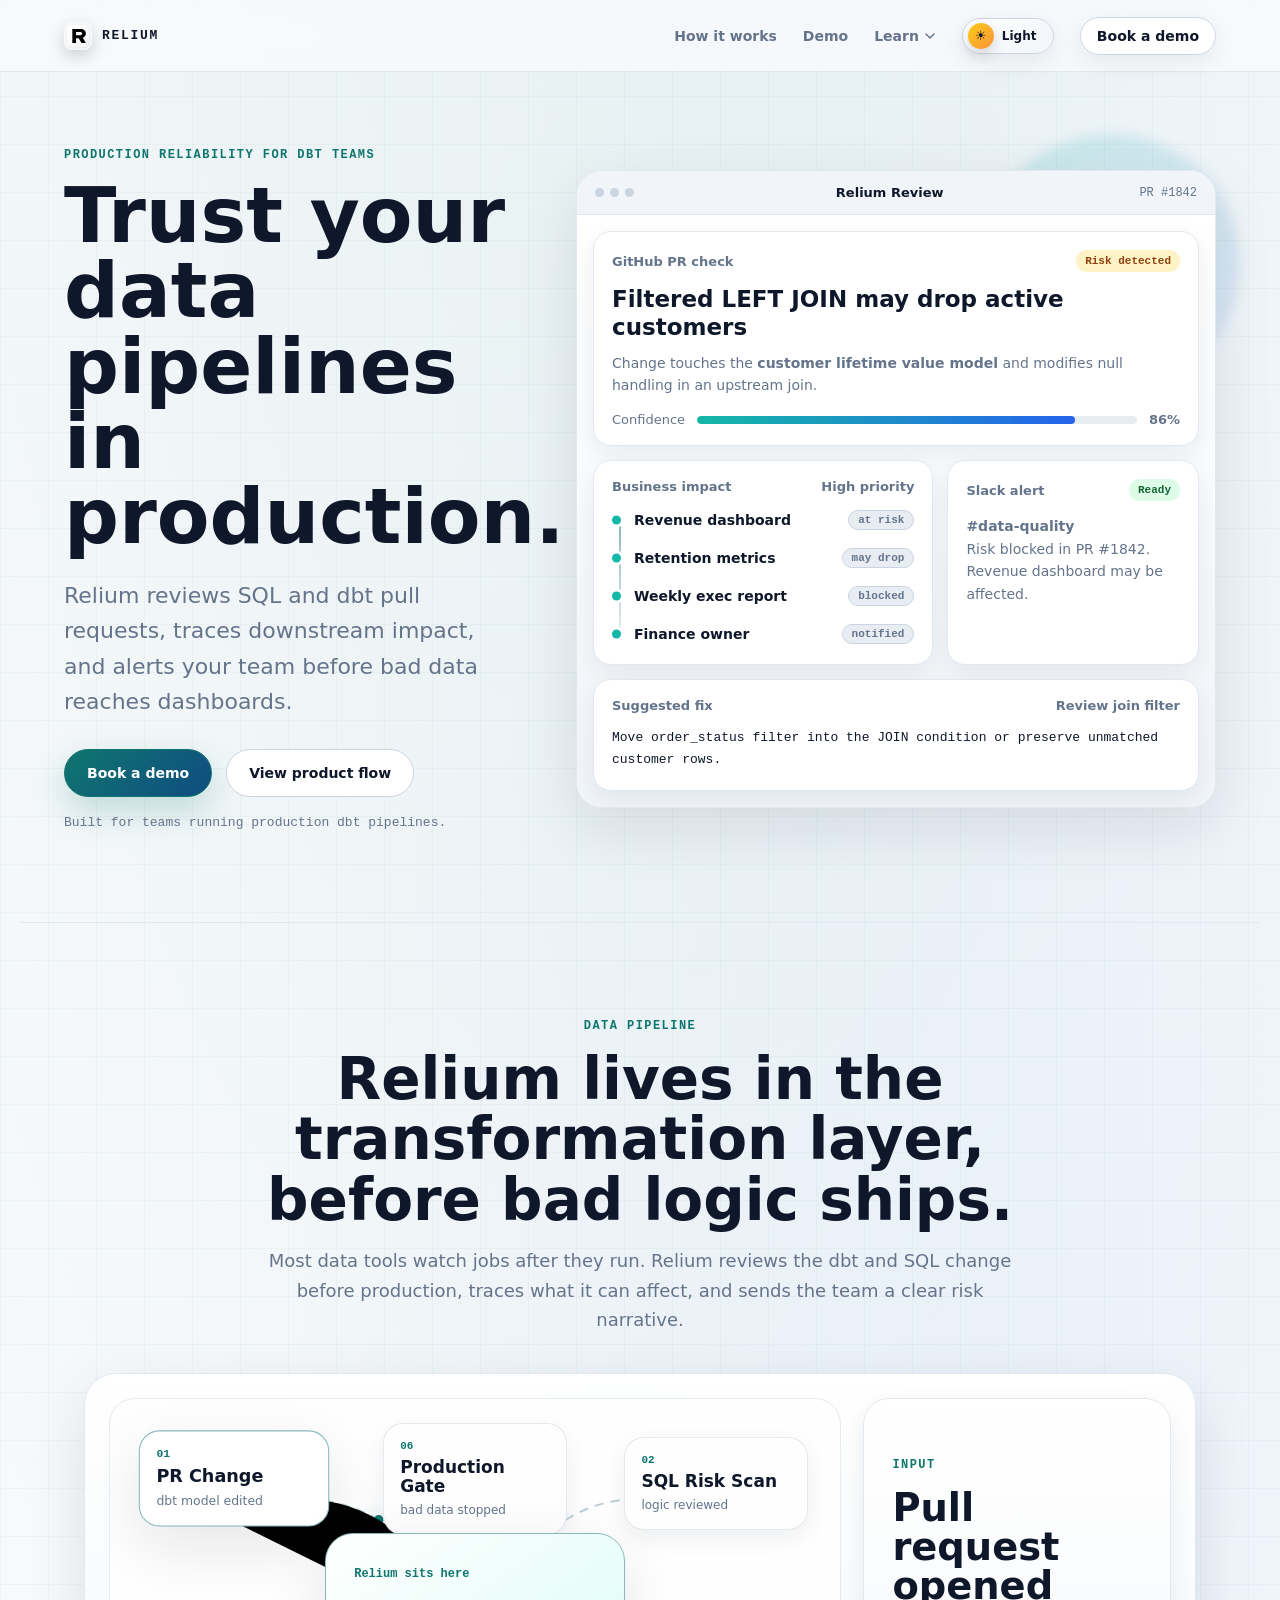
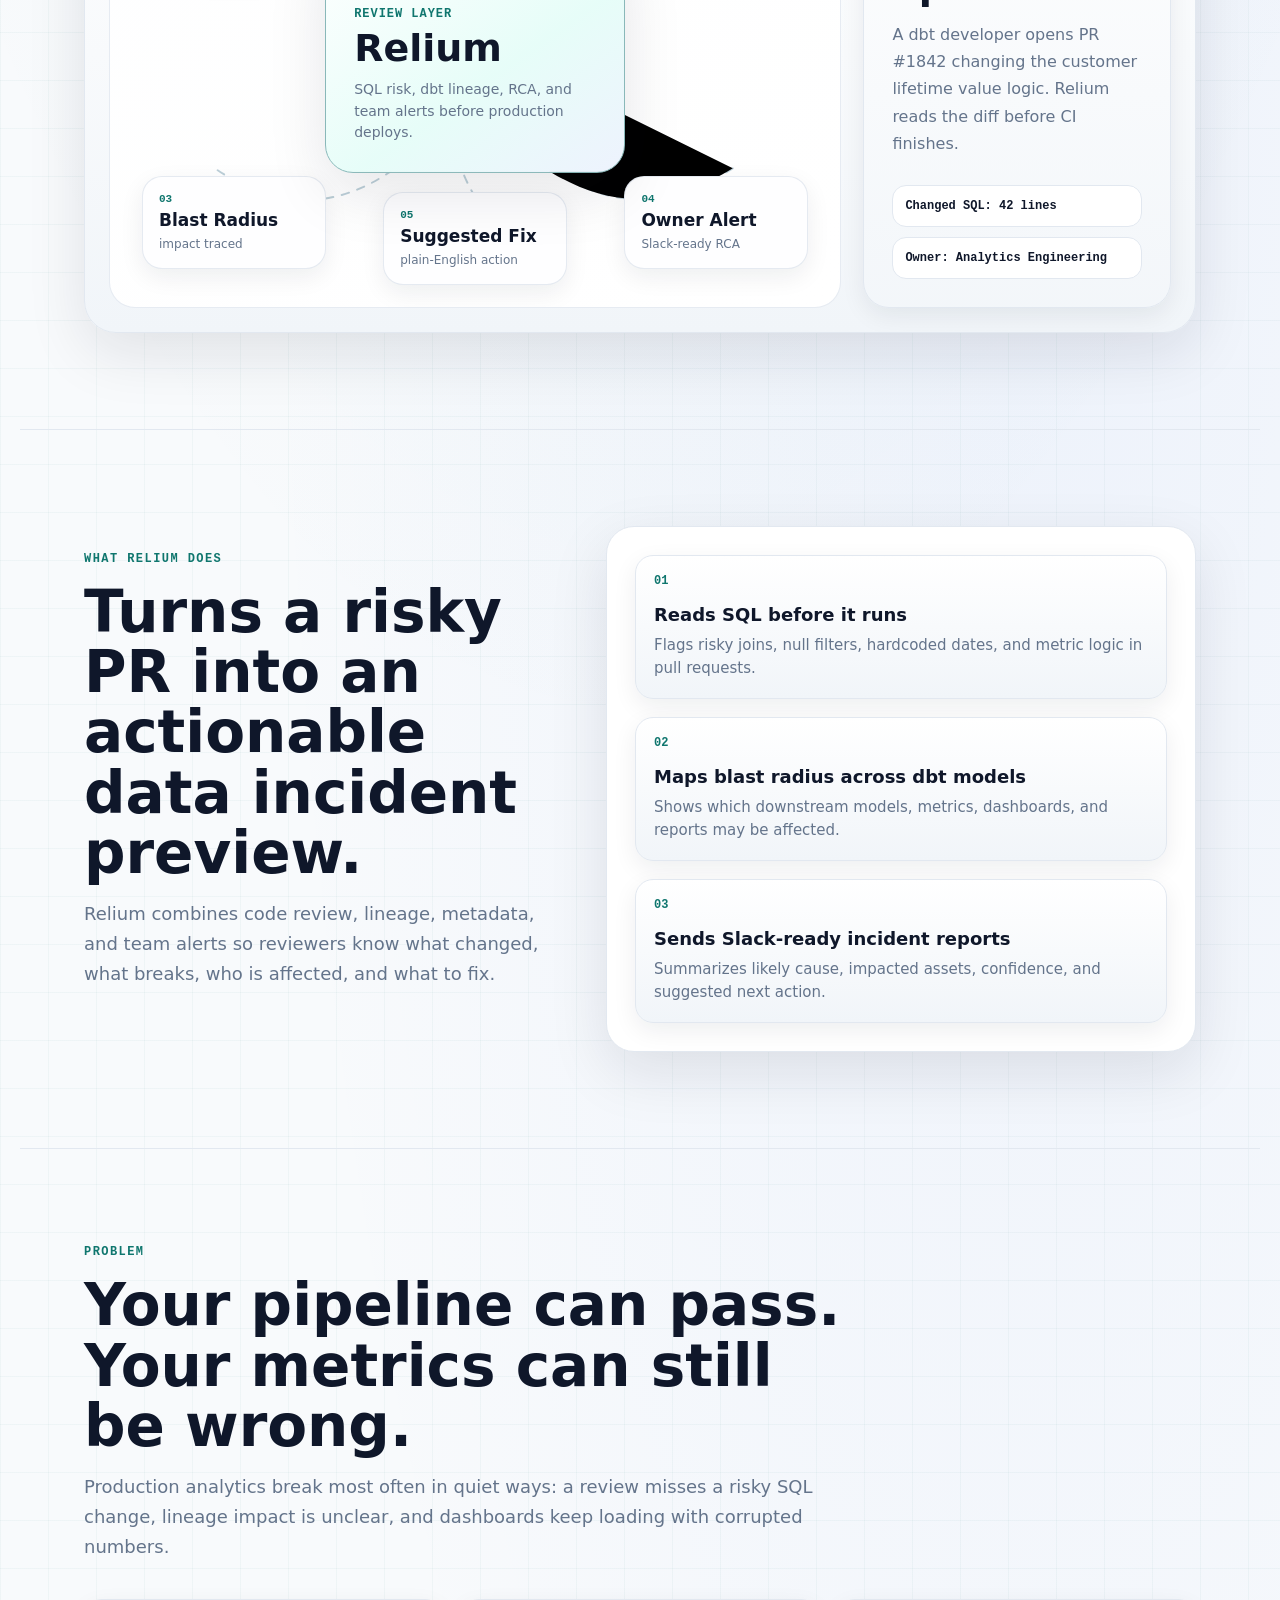
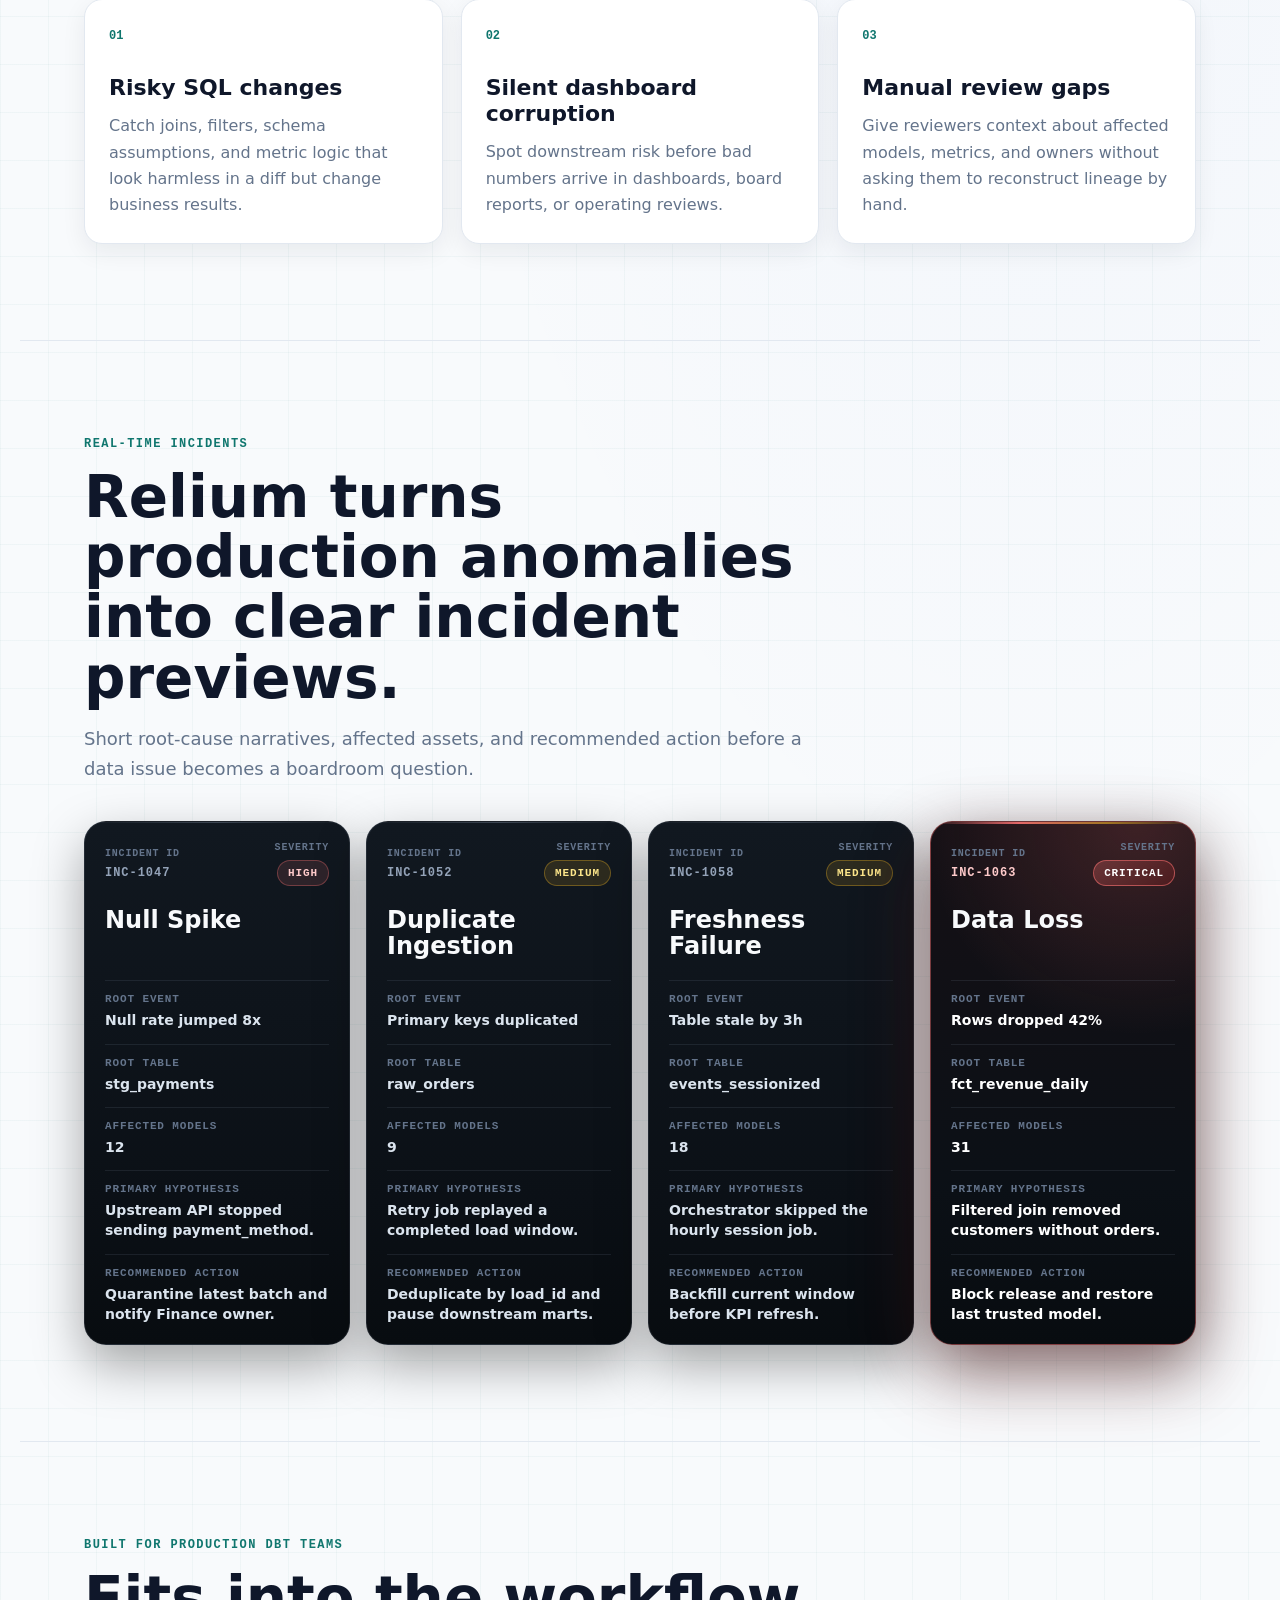
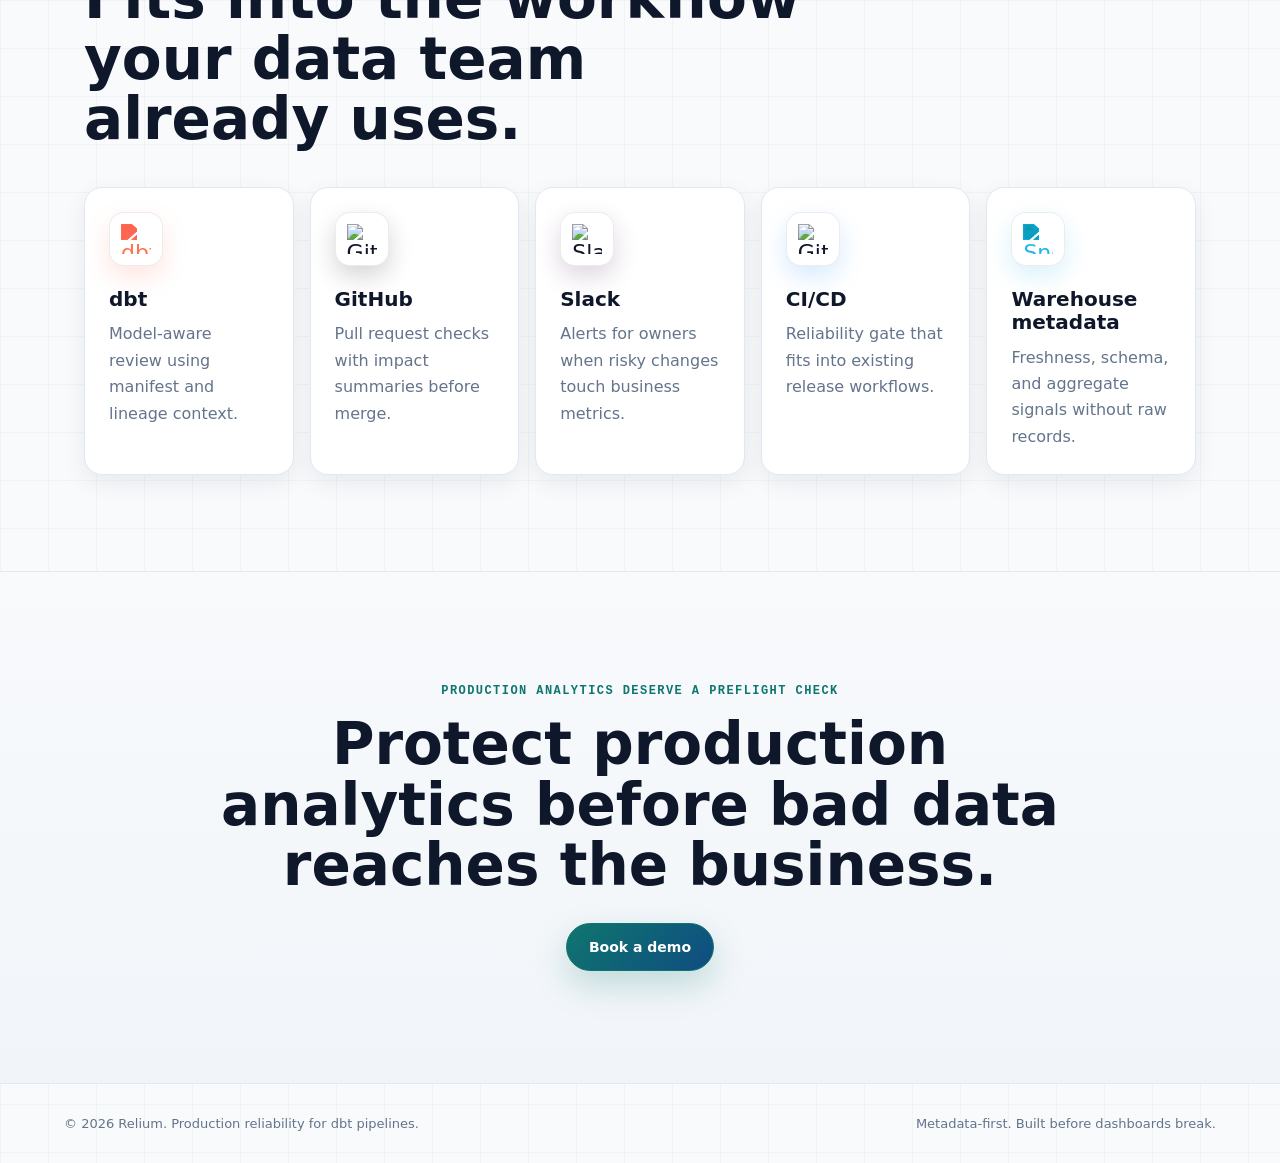
==== index.html @ c87b8823 "Build Relium realtime incident platform demo" ====
<!DOCTYPE html>
<html lang="en">
<head>
<meta charset="UTF-8">
<meta name="viewport" content="width=device-width, initial-scale=1.0">
<title>Relium - Catch risky dbt changes before production</title>
<meta name="description" content="Relium reviews SQL and dbt pull requests, traces downstream impact, and alerts your team before bad data reaches dashboards.">
<link rel="stylesheet" href="relium.css">
<link rel="icon" type="image/svg+xml" href="relium-logo.svg">
</head>
<body>
<nav class="site-nav" aria-label="Primary navigation">
  <a class="nav-logo" href="/" aria-label="Relium home">
    <span class="logo-mark"></span>
    RELIUM
  </a>
  <button class="mobile-menu-toggle" type="button" aria-expanded="false" aria-controls="mobile-menu" aria-label="Toggle navigation"><span></span></button>
  <ul class="nav-links">
    <li><a href="/#pipeline">How it works</a></li>
    <li><a href="/demo">Demo</a></li>
    <li class="nav-dropdown-wrap">
      <button class="nav-dropdown-trigger" type="button" aria-expanded="false" aria-haspopup="true">
        Learn
        <svg width="12" height="12" viewBox="0 0 12 12" fill="none" aria-hidden="true"><path d="M2 4l4 4 4-4" stroke="currentColor" stroke-width="1.5" stroke-linecap="round" stroke-linejoin="round"/></svg>
      </button>
      <div class="nav-dropdown" role="menu">
        <a href="/relium-why" role="menuitem">
          <span class="dd-icon">↗</span>
          <span>
            <strong>Why Relium</strong>
            <small>The quiet failures that break dashboards</small>
          </span>
        </a>
        <a href="/relium-product" role="menuitem">
          <span class="dd-icon">⬡</span>
          <span>
            <strong>Product approach</strong>
            <small>Metadata, lineage, SQL risk — how it works</small>
          </span>
        </a>
        <a href="/relium-incident" role="menuitem">
          <span class="dd-icon">⚑</span>
          <span>
            <strong>Incident example</strong>
            <small>See a real RCA report output</small>
          </span>
        </a>
        <a href="/blog" role="menuitem">
          <span class="dd-icon">✦</span>
          <span>
            <strong>Blog</strong>
            <small>Data reliability, SQL patterns, dbt ops</small>
          </span>
        </a>
      </div>
    </li>
    <li><button class="theme-toggle" type="button" aria-label="Switch to light mode" aria-pressed="true" data-theme-toggle><span></span><b data-theme-label>Dark</b></button></li>
    <li><a class="nav-demo" data-demo-link
      data-gmail-href="https://mail.google.com/mail/?view=cm&fs=1&to=abhishekhrel9@gmail.com&su=Relium%20Demo%20Request"
      data-mailto-href="mailto:abhishekhrel9@gmail.com?subject=Relium%20Demo%20Request"
      href="https://mail.google.com/mail/?view=cm&fs=1&to=abhishekhrel9@gmail.com&su=Relium%20Demo%20Request"
      target="_blank" rel="noopener">Book a demo</a></li>
  </ul>
</nav>

<div class="mobile-menu" id="mobile-menu">
  <a href="/#pipeline">How it works</a>
  <a href="/demo">Demo</a>
  <a href="/relium-why">Why Relium</a>
  <a href="/relium-product">Product approach</a>
  <a href="/relium-incident">Incident example</a>
  <a href="/blog">Blog</a>
  <button class="theme-toggle theme-toggle-mobile" type="button" aria-label="Switch to light mode" aria-pressed="true" data-theme-toggle><span></span><b data-theme-label>Dark</b></button>
  <a data-demo-link
    data-gmail-href="https://mail.google.com/mail/?view=cm&fs=1&to=abhishekhrel9@gmail.com&su=Relium%20Demo%20Request"
    data-mailto-href="mailto:abhishekhrel9@gmail.com?subject=Relium%20Demo%20Request"
    href="https://mail.google.com/mail/?view=cm&fs=1&to=abhishekhrel9@gmail.com&su=Relium%20Demo%20Request"
    target="_blank" rel="noopener">Book a demo</a>
</div>

<main>
  <section class="hero">
    <div class="hero-grid">
      <div class="hero-copy reveal">
        <p class="eyebrow">Production reliability for dbt teams</p>
        <h1 class="hero-headline-v2">Trust your data pipelines in production. </h1>
        <p class="hero-subtitle">Relium reviews SQL and dbt pull requests, traces downstream impact, and alerts your team before bad data reaches dashboards.</p>
        <div class="actions">
          <a class="btn btn-primary" data-demo-link data-gmail-href="https://mail.google.com/mail/?view=cm&fs=1&to=abhishekhrel9@gmail.com&su=Relium%20Demo%20Request" data-mailto-href="mailto:abhishekhrel9@gmail.com?subject=Relium%20Demo%20Request" href="https://mail.google.com/mail/?view=cm&fs=1&to=abhishekhrel9@gmail.com&su=Relium%20Demo%20Request" target="_blank" rel="noopener">Book a demo</a>
          <a class="btn btn-secondary" href="/#pipeline">View product flow</a>
        </div>
        <p class="trust-line">Built for teams running production dbt pipelines.</p>
      </div>

      <aside class="product-mockup reveal" aria-label="Relium product mockup">
        <div class="mockup-shell">
          <div class="mockup-topbar">
            <div>
              <span class="window-dot"></span><span class="window-dot"></span><span class="window-dot"></span>
            </div>
            <strong>Relium Review</strong>
            <span class="mockup-status">PR #1842</span>
          </div>
          <div class="mockup-body">
            <div class="pr-check card">
              <div class="card-head">
                <span>GitHub PR check</span>
                <strong class="status-pill risk">Risk detected</strong>
              </div>
              <h2>Filtered LEFT JOIN may drop active customers</h2>
              <p>Change touches the <strong>customer lifetime value model</strong> and modifies null handling in an upstream join.</p>
              <div class="score-row">
                <span>Confidence</span>
                <div class="meter"><i style="--meter-target:86%"></i></div>
                <strong>86%</strong>
              </div>
            </div>

            <div class="mockup-grid">
              <div class="card">
                <div class="card-head">
                  <span>Business impact</span>
                  <strong>High priority</strong>
                </div>
                <ul class="asset-list lineage-trace" aria-label="Affected lineage path">
                  <li>
                    <span class="asset-name">Revenue dashboard</span>
                    <span class="hop-badge">at risk</span>
                  </li>
                  <li>
                    <span class="asset-name">Retention metrics</span>
                    <span class="hop-badge">may drop</span>
                  </li>
                  <li>
                    <span class="asset-name">Weekly exec report</span>
                    <span class="hop-badge">blocked</span>
                  </li>
                  <li>
                    <span class="asset-name">Finance owner</span>
                    <span class="hop-badge">notified</span>
                  </li>
                </ul>
              </div>
              <div class="card slack-card">
                <div class="card-head">
                  <span>Slack alert</span>
                  <strong class="status-pill sent">Ready</strong>
                </div>
                <p><strong>#data-quality</strong><br>Risk blocked in PR #1842. Revenue dashboard may be affected.</p>
              </div>
            </div>

            <div class="card fix-card">
              <div class="card-head">
                <span>Suggested fix</span>
                <strong>Review join filter</strong>
              </div>
              <code>Move order_status filter into the JOIN condition or preserve unmatched customer rows.</code>
            </div>
          </div>
        </div>
      </aside>
    </div>
  </section>

  <section class="section pipeline-section" id="pipeline">
    <div class="section-heading centered reveal">
      <p class="eyebrow">Data pipeline</p>
      <h2>Relium lives in the transformation layer, before bad logic ships.</h2>
      <p>Most data tools watch jobs after they run. Relium reviews the dbt and SQL change before production, traces what it can affect, and sends the team a clear risk narrative.</p>
    </div>
    <div class="data-pipeline-graph relium-review-map reveal" aria-label="Interactive Relium product pipeline map">
      <div class="review-map-canvas">
        <svg class="review-map-svg" viewBox="0 0 760 460" preserveAspectRatio="xMidYMid meet" aria-hidden="true">
          <path class="map-link map-link-pr" d="M126 92 C220 42, 302 82, 366 180"></path>
          <path class="map-link map-link-sql" d="M628 92 C526 42, 454 82, 394 180"></path>
          <path class="map-link map-link-blast" d="M112 352 C220 424, 306 358, 366 280"></path>
          <path class="map-link map-link-alert" d="M648 350 C528 424, 450 356, 394 280"></path>
          <path class="map-link map-link-fix" d="M380 380 C354 336, 354 304, 378 282"></path>
          <path class="map-link map-link-block" d="M380 80 C408 126, 408 154, 382 178"></path>
          <circle class="map-pulse" r="5">
            <animateMotion class="pipeline-motion" data-delay="0" begin="indefinite" dur="5.4s" repeatCount="indefinite">
              <mpath href="#map-motion-path"></mpath>
            </animateMotion>
          </circle>
          <path id="map-motion-path" d="M126 92 C220 42, 302 82, 366 180 C386 212, 386 246, 366 280 C306 358, 220 424, 112 352 C220 424, 306 358, 366 280 C450 356, 528 424, 648 350"></path>
        </svg>

        <button class="review-node node-pr is-selected" type="button" data-pipeline-step="pr" data-title="Pull request opened" data-kicker="Input" data-body="A dbt developer opens PR #1842 changing the customer lifetime value logic. Relium reads the diff before CI finishes." data-metric="Changed SQL: 42 lines" data-owner="Owner: Analytics Engineering" aria-pressed="true">
          <span>01</span>
          <strong>PR Change</strong>
          <small>dbt model edited</small>
        </button>

        <button class="review-node node-sql" type="button" data-pipeline-step="sql" data-title="SQL risk scan" data-kicker="Relium review" data-body="Relium flags a filtered LEFT JOIN that can remove active customers with no matching order row." data-metric="Confidence: 86%" data-owner="Signal: join semantics changed" aria-pressed="false">
          <span>02</span>
          <strong>SQL Risk Scan</strong>
          <small>logic reviewed</small>
        </button>

        <button class="review-node node-blast" type="button" data-pipeline-step="blast" data-title="Blast radius mapped" data-kicker="Lineage" data-body="The changed logic feeds revenue reporting, retention metrics, the executive dashboard, and the weekly board report." data-metric="Business surfaces: 5" data-owner="Path: model → metric → dashboard" aria-pressed="false">
          <span>03</span>
          <strong>Blast Radius</strong>
          <small>impact traced</small>
        </button>

        <button class="review-node node-alert" type="button" data-pipeline-step="alert" data-title="Owner alert prepared" data-kicker="Slack" data-body="Relium drafts a Slack alert with severity, likely impact, affected assets, and the exact file that caused the risk." data-metric="Channel: #data-quality" data-owner="Notify: Finance + RevOps" aria-pressed="false">
          <span>04</span>
          <strong>Owner Alert</strong>
          <small>Slack-ready RCA</small>
        </button>

        <button class="review-node node-fix" type="button" data-pipeline-step="fix" data-title="Suggested fix" data-kicker="RCA" data-body="Move the order_status filter into the JOIN condition or explicitly preserve unmatched customer rows before aggregation." data-metric="Fix type: SQL rewrite" data-owner="Reviewer action: request changes" aria-pressed="false">
          <span>05</span>
          <strong>Suggested Fix</strong>
          <small>plain-English action</small>
        </button>

        <button class="review-node node-block" type="button" data-pipeline-step="block" data-title="Risk blocked before merge" data-kicker="Gate" data-body="The PR check stays red until the risky logic is reviewed, fixed, or explicitly accepted by the data owner." data-metric="Status: blocked" data-owner="Protects: production dashboards" aria-pressed="false">
          <span>06</span>
          <strong>Production Gate</strong>
          <small>bad data stopped</small>
        </button>

        <div class="review-map-hub transformation-layer" aria-label="Relium review layer">
          <em>Relium sits here</em>
          <b class="risk-caught-badge">Risk caught</b>
          <span>Review Layer</span>
          <strong>Relium</strong>
          <p>SQL risk, dbt lineage, RCA, and team alerts before production deploys.</p>
        </div>
      </div>

      <aside class="pipeline-inspector" aria-live="polite">
        <p class="eyebrow" data-inspector-kicker>Input</p>
        <h3 data-inspector-title>Pull request opened</h3>
        <p data-inspector-body>A dbt developer opens PR #1842 changing the customer lifetime value logic. Relium reads the diff before CI finishes.</p>
        <div class="inspector-facts">
          <span data-inspector-metric>Changed SQL: 42 lines</span>
          <span data-inspector-owner>Owner: Analytics Engineering</span>
        </div>
      </aside>
    </div>
  </section>

  <section class="section chart-section">
    <div class="split-section">
      <div class="section-heading reveal">
        <p class="eyebrow">What Relium does</p>
        <h2>Turns a risky PR into an actionable data incident preview.</h2>
        <p>Relium combines code review, lineage, metadata, and team alerts so reviewers know what changed, what breaks, who is affected, and what to fix.</p>
      </div>
      <div class="relium-impact-chart reveal" aria-label="Relium review capabilities">
        <article class="capability-card">
          <span>01</span>
          <strong>Reads SQL before it runs</strong>
          <p>Flags risky joins, null filters, hardcoded dates, and metric logic in pull requests.</p>
        </article>
        <article class="capability-card">
          <span>02</span>
          <strong>Maps blast radius across dbt models</strong>
          <p>Shows which downstream models, metrics, dashboards, and reports may be affected.</p>
        </article>
        <article class="capability-card">
          <span>03</span>
          <strong>Sends Slack-ready incident reports</strong>
          <p>Summarizes likely cause, impacted assets, confidence, and suggested next action.</p>
        </article>
      </div>
    </div>
  </section>

  <section class="section problem-section" id="problem">
    <div class="section-heading reveal">
      <p class="eyebrow">Problem</p>
      <h2>Your pipeline can pass. Your metrics can still be wrong.</h2>
      <p>Production analytics break most often in quiet ways: a review misses a risky SQL change, lineage impact is unclear, and dashboards keep loading with corrupted numbers.</p>
    </div>
    <div class="risk-grid">
      <article class="risk-card reveal">
        <span>01</span>
        <h3>Risky SQL changes</h3>
        <p>Catch joins, filters, schema assumptions, and metric logic that look harmless in a diff but change business results.</p>
      </article>
      <article class="risk-card reveal">
        <span>02</span>
        <h3>Silent dashboard corruption</h3>
        <p>Spot downstream risk before bad numbers arrive in dashboards, board reports, or operating reviews.</p>
      </article>
      <article class="risk-card reveal">
        <span>03</span>
        <h3>Manual review gaps</h3>
        <p>Give reviewers context about affected models, metrics, and owners without asking them to reconstruct lineage by hand.</p>
      </article>
    </div>
  </section>

  <section class="section incidents-section" id="incidents">
    <div class="section-heading reveal">
      <p class="eyebrow">Real-time incidents</p>
      <h2>Relium turns production anomalies into clear incident previews.</h2>
      <p>Short root-cause narratives, affected assets, and recommended action before a data issue becomes a boardroom question.</p>
    </div>
    <div class="incident-card-grid">
      <article class="incident-card reveal">
        <div class="incident-card-top">
          <span class="incident-meta"><small>Incident ID</small><b class="incident-id">INC-1047</b></span>
          <span class="incident-meta incident-meta-severity"><small>Severity</small><b class="severity-badge severity-high">High</b></span>
        </div>
        <h3>Null Spike</h3>
        <dl class="incident-fields">
          <div><dt>Root Event</dt><dd>Null rate jumped 8x</dd></div>
          <div><dt>Root Table</dt><dd>stg_payments</dd></div>
          <div><dt>Affected Models</dt><dd>12</dd></div>
          <div><dt>Primary Hypothesis</dt><dd>Upstream API stopped sending payment_method.</dd></div>
          <div><dt>Recommended Action</dt><dd>Quarantine latest batch and notify Finance owner.</dd></div>
        </dl>
      </article>

      <article class="incident-card reveal">
        <div class="incident-card-top">
          <span class="incident-meta"><small>Incident ID</small><b class="incident-id">INC-1052</b></span>
          <span class="incident-meta incident-meta-severity"><small>Severity</small><b class="severity-badge severity-warning">Medium</b></span>
        </div>
        <h3>Duplicate Ingestion</h3>
        <dl class="incident-fields">
          <div><dt>Root Event</dt><dd>Primary keys duplicated</dd></div>
          <div><dt>Root Table</dt><dd>raw_orders</dd></div>
          <div><dt>Affected Models</dt><dd>9</dd></div>
          <div><dt>Primary Hypothesis</dt><dd>Retry job replayed a completed load window.</dd></div>
          <div><dt>Recommended Action</dt><dd>Deduplicate by load_id and pause downstream marts.</dd></div>
        </dl>
      </article>

      <article class="incident-card reveal">
        <div class="incident-card-top">
          <span class="incident-meta"><small>Incident ID</small><b class="incident-id">INC-1058</b></span>
          <span class="incident-meta incident-meta-severity"><small>Severity</small><b class="severity-badge severity-warning">Medium</b></span>
        </div>
        <h3>Freshness Failure</h3>
        <dl class="incident-fields">
          <div><dt>Root Event</dt><dd>Table stale by 3h</dd></div>
          <div><dt>Root Table</dt><dd>events_sessionized</dd></div>
          <div><dt>Affected Models</dt><dd>18</dd></div>
          <div><dt>Primary Hypothesis</dt><dd>Orchestrator skipped the hourly session job.</dd></div>
          <div><dt>Recommended Action</dt><dd>Backfill current window before KPI refresh.</dd></div>
        </dl>
      </article>

      <article class="incident-card incident-card-critical reveal">
        <div class="incident-card-top">
          <span class="incident-meta"><small>Incident ID</small><b class="incident-id">INC-1063</b></span>
          <span class="incident-meta incident-meta-severity"><small>Severity</small><b class="severity-badge severity-critical">Critical</b></span>
        </div>
        <h3>Data Loss</h3>
        <dl class="incident-fields">
          <div><dt>Root Event</dt><dd>Rows dropped 42%</dd></div>
          <div><dt>Root Table</dt><dd>fct_revenue_daily</dd></div>
          <div><dt>Affected Models</dt><dd>31</dd></div>
          <div><dt>Primary Hypothesis</dt><dd>Filtered join removed customers without orders.</dd></div>
          <div><dt>Recommended Action</dt><dd>Block release and restore last trusted model.</dd></div>
        </dl>
      </article>
    </div>
  </section>

  <section class="section integrations-section">
    <div class="section-heading reveal">
      <p class="eyebrow">Built for production dbt teams</p>
      <h2>Fits into the workflow your data team already uses.</h2>
    </div>
    <div class="integration-grid">
      <article class="integration-card reveal"><span class="integration-logo logo-dbt"><img src="https://cdn.jsdelivr.net/npm/simple-icons@latest/icons/dbt.svg" alt="dbt logo"></span><strong>dbt</strong><p>Model-aware review using manifest and lineage context.</p></article>
      <article class="integration-card reveal"><span class="integration-logo logo-github"><img src="https://cdn.jsdelivr.net/gh/devicons/devicon/icons/github/github-original.svg" alt="GitHub logo"></span><strong>GitHub</strong><p>Pull request checks with impact summaries before merge.</p></article>
      <article class="integration-card reveal"><span class="integration-logo logo-slack"><img src="https://cdn.jsdelivr.net/gh/devicons/devicon/icons/slack/slack-original.svg" alt="Slack logo"></span><strong>Slack</strong><p>Alerts for owners when risky changes touch business metrics.</p></article>
      <article class="integration-card reveal"><span class="integration-logo logo-ci"><img src="https://cdn.jsdelivr.net/gh/devicons/devicon/icons/githubactions/githubactions-original.svg" alt="GitHub Actions logo"></span><strong>CI/CD</strong><p>Reliability gate that fits into existing release workflows.</p></article>
      <article class="integration-card reveal"><span class="integration-logo logo-warehouse"><img src="https://cdn.jsdelivr.net/npm/simple-icons@latest/icons/snowflake.svg" alt="Snowflake logo"></span><strong>Warehouse metadata</strong><p>Freshness, schema, and aggregate signals without raw records.</p></article>
    </div>
  </section>

  <section class="final-cta" id="demo">
    <div class="cta-inner reveal">
      <p class="eyebrow">Production analytics deserve a preflight check</p>
      <h2>Protect production analytics before bad data reaches the business.</h2>
      <a class="btn btn-primary" data-demo-link data-gmail-href="https://mail.google.com/mail/?view=cm&fs=1&to=abhishekhrel9@gmail.com&su=Relium%20Demo%20Request" data-mailto-href="mailto:abhishekhrel9@gmail.com?subject=Relium%20Demo%20Request" href="https://mail.google.com/mail/?view=cm&fs=1&to=abhishekhrel9@gmail.com&su=Relium%20Demo%20Request" target="_blank" rel="noopener">Book a demo</a>
    </div>
  </section>
</main>

<footer class="site-footer">
  <p>&copy; 2026 Relium. Production reliability for dbt pipelines.</p>
  <p>Metadata-first. Built before dashboards break.</p>
</footer>
<script src="relium.js"></script>
</body>
</html>
---- relium.css ----
*,*::before,*::after{box-sizing:border-box;margin:0;padding:0}
:root{
  color-scheme:dark;
  --bg:#080C10;
  --bg-soft:#0D1117;
  --bg-muted:#131920;
  --surface:#111820;
  --surface-2:#161E28;
  --text:#E8EDF2;
  --muted:#7A8694;
  --faint:#3D4852;
  --border:#1E2830;
  --border-strong:#2A3540;
  --primary:#2DD4BF;
  --primary-strong:#60A5FA;
  --primary-soft:rgba(45,212,191,.12);
  --blue:#60A5FA;
  --teal:#2DD4BF;
  --amber:#FBBF24;
  --red:#F87171;
  --shadow:0 24px 64px rgba(0,0,0,.5);
  --shadow-soft:0 8px 28px rgba(0,0,0,.35);
  --sans:Inter,ui-sans-serif,system-ui,-apple-system,sans-serif;
  --mono:"SFMono-Regular",Consolas,"Liberation Mono",monospace;
}

:root[data-theme="light"]{
  color-scheme:light;
  --bg:#F8FAFC;
  --bg-soft:#F1F5F9;
  --bg-muted:#E8EDF3;
  --surface:#FFFFFF;
  --surface-2:#F8FAFC;
  --text:#0F172A;
  --muted:#64748B;
  --faint:#94A3B8;
  --border:#E2E8F0;
  --border-strong:#CBD5E1;
  --primary:#0F766E;
  --primary-strong:#0F4C81;
  --primary-soft:#CCFBF1;
  --blue:#2563EB;
  --teal:#14B8A6;
  --amber:#D97706;
  --red:#DC2626;
  --shadow:0 20px 60px rgba(15,23,42,.1);
  --shadow-soft:0 8px 24px rgba(15,23,42,.07);
}
html{scroll-behavior:smooth;overflow-x:hidden;scroll-padding-top:88px}
body{
  min-width:320px;
  overflow-x:hidden;
  background-color:var(--bg);
  background-image:
    linear-gradient(rgba(45,212,191,.04) 1px,transparent 1px),
    linear-gradient(90deg,rgba(45,212,191,.04) 1px,transparent 1px),
    radial-gradient(ellipse 80% 50% at 50% -10%,rgba(45,212,191,.12),transparent),
    radial-gradient(ellipse 60% 40% at 80% 30%,rgba(96,165,250,.08),transparent);
  background-size:48px 48px,48px 48px,100% 100%,100% 100%;
  color:var(--text);
  font-family:var(--sans);
  -webkit-font-smoothing:antialiased;
}
:root[data-theme="light"] body{
  background-image:
    linear-gradient(rgba(15,118,110,.04) 1px,transparent 1px),
    linear-gradient(90deg,rgba(15,118,110,.04) 1px,transparent 1px),
    radial-gradient(ellipse 80% 50% at 50% -10%,rgba(15,118,110,.08),transparent),
    radial-gradient(ellipse 60% 40% at 80% 30%,rgba(37,99,235,.05),transparent);
  background-size:48px 48px,48px 48px,100% 100%,100% 100%;
}
a{color:inherit;text-decoration:none}
button{font:inherit}
.site-nav{
  position:fixed;
  top:0;
  left:0;
  right:0;
  z-index:40;
  display:flex;
  align-items:center;
  justify-content:space-between;
  gap:28px;
  min-height:72px;
  padding:0 clamp(20px,5vw,72px);
  border-bottom:1px solid var(--border);
  background:color-mix(in srgb,var(--bg) 85%,transparent);
  backdrop-filter:blur(18px);
}
.nav-logo{display:inline-flex;align-items:center;gap:10px;font-family:var(--mono);font-size:13px;font-weight:800;letter-spacing:.13em}
.logo-mark{width:28px;height:28px;border-radius:8px;background:url("relium-logo.svg") center/contain no-repeat;box-shadow:0 6px 16px rgba(15,23,42,.18)}
.nav-links{display:flex;align-items:center;gap:26px;list-style:none}
.nav-links a{color:var(--muted);font-size:14px;font-weight:650;transition:color .18s}
.nav-links a:hover{color:var(--text)}
.nav-demo{padding:10px 16px;border:1px solid var(--border-strong);border-radius:999px;background:var(--surface);color:var(--text)!important;box-shadow:var(--shadow-soft)}
.theme-toggle{position:relative;display:inline-flex;align-items:center;justify-content:flex-start;gap:8px;min-width:92px;height:36px;padding:4px 12px 4px 5px;border:1px solid var(--border-strong);border-radius:999px;background:linear-gradient(135deg,var(--surface),var(--bg-soft));color:var(--text);box-shadow:var(--shadow-soft);cursor:pointer;font-size:12px;font-weight:850}
.theme-toggle span{display:grid;place-items:center;width:26px;height:26px;border-radius:50%;background:linear-gradient(135deg,#facc15,#fb923c);box-shadow:0 5px 14px rgba(15,23,42,.18);transition:background .2s,transform .2s}
.theme-toggle span::before{content:"☀";color:#111827;font-size:13px;line-height:1}
.theme-toggle b{font-size:12px;font-weight:850;line-height:1}
:root[data-theme="dark"] .theme-toggle span{background:linear-gradient(135deg,#38bdf8,#2563eb)}
:root[data-theme="dark"] .theme-toggle span::before{content:"☾";color:#fff}
.mobile-menu-toggle{display:none;width:40px;height:40px;align-items:center;justify-content:center;border:1px solid var(--border);border-radius:999px;background:var(--surface);color:var(--text);cursor:pointer}
.mobile-menu-toggle span,.mobile-menu-toggle span::before,.mobile-menu-toggle span::after{display:block;width:16px;height:1px;background:currentColor;content:"";transition:transform .2s,opacity .2s}
.mobile-menu-toggle span::before{transform:translateY(-6px)}
.mobile-menu-toggle span::after{transform:translateY(5px)}
.mobile-menu-toggle[aria-expanded="true"] span{background:transparent}
.mobile-menu-toggle[aria-expanded="true"] span::before{transform:translateY(1px) rotate(45deg)}
.mobile-menu-toggle[aria-expanded="true"] span::after{transform:translateY(0) rotate(-45deg)}
.mobile-menu{display:none}
.hero{position:relative;padding:148px clamp(20px,5vw,72px) 92px}
.hero-grid{display:grid;grid-template-columns:minmax(0,1fr) minmax(460px,640px);gap:64px;align-items:center;max-width:1240px;margin:0 auto}
.hero-copy{min-width:0}
.eyebrow{margin-bottom:16px;color:var(--primary);font-family:var(--mono);font-size:12px;font-weight:800;letter-spacing:.12em;text-transform:uppercase}
h1,h2,h3{letter-spacing:0}
h1{max-width:760px;margin-bottom:24px;font-size:clamp(48px,6vw,78px);font-weight:780;line-height:.98}
.hero-copy h1{max-width:690px}
.hero-subtitle{max-width:690px;margin-bottom:30px;color:var(--muted);font-size:clamp(18px,2vw,22px);line-height:1.6}
.actions{display:flex;flex-wrap:wrap;gap:14px;margin-bottom:18px}
.btn{display:inline-flex;align-items:center;justify-content:center;min-height:48px;padding:0 22px;border-radius:999px;font-size:14px;font-weight:780;transition:transform .18s,box-shadow .18s,border-color .18s,background .18s}
.btn:hover{transform:translateY(-1px)}
.btn-primary{border:1px solid var(--primary);background:linear-gradient(135deg,var(--primary),var(--primary-strong));color:#fff;box-shadow:0 14px 34px rgba(15,118,110,.22)}
.btn-secondary{border:1px solid var(--border-strong);background:var(--surface);color:var(--text)}
.trust-line{color:var(--muted);font-family:var(--mono);font-size:13px}
.product-mockup{position:relative}
.product-mockup::before{position:absolute;inset:-36px -24px auto auto;width:260px;height:260px;border-radius:999px;background:linear-gradient(135deg,rgba(20,184,166,.16),rgba(37,99,235,.1));filter:blur(6px);content:"";z-index:-1}
.mockup-shell{border:1px solid var(--border);border-radius:26px;background:var(--surface);box-shadow:var(--shadow);overflow:hidden}
.mockup-topbar{display:flex;align-items:center;justify-content:space-between;gap:16px;padding:14px 18px;border-bottom:1px solid var(--border);background:var(--bg-soft);color:var(--muted);font-size:13px}
.window-dot{display:inline-block;width:9px;height:9px;margin-right:6px;border-radius:50%;background:var(--border-strong)}
.mockup-topbar strong{color:var(--text)}
.mockup-status{font-family:var(--mono);font-size:12px}
.mockup-body{display:grid;gap:14px;padding:16px;background:linear-gradient(180deg,var(--surface),var(--bg-soft))}
.card,.risk-card,.integration-card,.security-card,.lineage-card,.flow-step,.capability-card{border:1px solid var(--border);border-radius:18px;background:var(--surface);box-shadow:var(--shadow-soft)}
.card{padding:18px}
.card-head{display:flex;align-items:center;justify-content:space-between;gap:12px;margin-bottom:14px;color:var(--muted);font-size:13px;font-weight:700}
.status-pill{display:inline-flex;padding:5px 9px;border-radius:999px;font-family:var(--mono);font-size:11px}
.status-pill.risk{background:#fef3c7;color:#92400e}
:root[data-theme="dark"] .status-pill.risk{background:rgba(251,191,36,.15);color:#fde68a}
.status-pill.sent{background:#dcfce7;color:#166534}
:root[data-theme="dark"] .status-pill.sent{background:rgba(74,222,128,.14);color:#bbf7d0}
.pr-check h2{margin-bottom:10px;font-size:23px;line-height:1.2}
.pr-check p,.slack-card p{color:var(--muted);font-size:14px;line-height:1.6}
.score-row{display:grid;grid-template-columns:auto 1fr auto;gap:12px;align-items:center;margin-top:16px;color:var(--muted);font-size:13px}
.meter{height:8px;border-radius:999px;background:var(--bg-muted);overflow:hidden}
.meter i{display:block;width:0;height:100%;border-radius:999px;background:linear-gradient(90deg,var(--teal),var(--blue));animation:confidenceFill 1.2s ease-out .35s forwards}
.mockup-grid{display:grid;grid-template-columns:1.15fr .85fr;gap:14px}
.asset-list.lineage-trace{position:relative;display:grid;gap:14px;padding-left:22px;list-style:none}
.asset-list.lineage-trace::before{content:"";position:absolute;top:6px;bottom:6px;left:7px;width:1.5px;background:linear-gradient(180deg,var(--primary),color-mix(in srgb,var(--border-strong) 70%,transparent));opacity:.55}
.asset-list.lineage-trace li{position:relative;display:flex;align-items:center;justify-content:space-between;gap:10px;padding:2px 0;transition:transform .18s ease}
.asset-list.lineage-trace li:hover{transform:translateX(3px)}
.asset-list.lineage-trace li::before{content:"";position:absolute;left:-22px;top:50%;width:9px;height:9px;border-radius:50%;background:var(--teal);box-shadow:0 0 0 3px var(--surface);transform:translateY(-50%)}
.asset-name{color:var(--text);font-size:14px;font-weight:600}
.hop-badge{flex-shrink:0;padding:3px 9px;border:1px solid var(--border-strong);border-radius:999px;background:var(--bg-muted);color:var(--muted);font-family:var(--mono);font-size:11px;font-weight:700}
.fix-card code{display:block;color:var(--text);font-family:var(--mono);font-size:13px;line-height:1.7;white-space:normal}
.section{max-width:1240px;margin:0 auto;padding:96px clamp(20px,5vw,72px)}
.section-heading{max-width:760px;margin-bottom:38px}
.section-heading.centered{margin-right:auto;margin-left:auto;text-align:center}
.section-heading h2,.final-cta h2,.security-card h2{font-size:clamp(34px,4.6vw,58px);font-weight:760;line-height:1.04}
.section-heading p:not(.eyebrow),.security-card p{margin-top:16px;color:var(--muted);font-size:18px;line-height:1.65}
.problem-section,.flow-section,.blast-section,.integrations-section,.security-section,.pipeline-section,.chart-section,.incidents-section{border-top:1px solid var(--border)}
.relium-review-map{position:relative;isolation:isolate;display:grid;grid-template-columns:minmax(0,1fr) minmax(300px,.42fr);gap:22px;align-items:stretch;min-height:560px;padding:24px;border:1px solid var(--border);border-radius:32px;background:radial-gradient(circle at 48% 42%,color-mix(in srgb,var(--primary-soft) 52%,transparent),transparent 35%),linear-gradient(180deg,var(--surface),var(--bg-soft));box-shadow:var(--shadow);overflow:hidden}
.review-map-canvas{position:relative;min-height:510px;border:1px solid color-mix(in srgb,var(--border) 84%,transparent);border-radius:26px;background:linear-gradient(145deg,color-mix(in srgb,var(--surface) 92%,var(--bg-soft)),var(--surface));overflow:hidden}
.review-map-svg{position:absolute;inset:0;z-index:1;width:100%;height:100%;pointer-events:none}
.map-link{fill:none;stroke:color-mix(in srgb,var(--border-strong) 82%,var(--primary) 10%);stroke-width:2;stroke-linecap:round;stroke-dasharray:8 9}
.pipeline-visible .map-link{animation:mapTrace 6s linear infinite}
.map-pulse{fill:var(--primary);opacity:0;filter:drop-shadow(0 3px 10px color-mix(in srgb,var(--primary) 42%,transparent))}
.pipeline-flowing .map-pulse{opacity:1}
.review-map-hub{position:absolute;top:50%;left:50%;z-index:3;width:min(300px,42%);min-height:190px;transform:translate(-50%,-50%);padding:28px;border:1px solid color-mix(in srgb,var(--primary) 42%,var(--border));border-radius:28px;background:linear-gradient(145deg,var(--surface),color-mix(in srgb,var(--primary-soft) 48%,var(--surface)) 58%,color-mix(in srgb,var(--blue) 8%,var(--surface)));box-shadow:var(--shadow)}
.review-map-hub em{display:inline-flex;margin-bottom:26px;color:var(--primary);font-style:normal;font-family:var(--mono);font-size:12px;font-weight:900}
.review-map-hub span{display:block;color:var(--primary);font-family:var(--mono);font-size:12px;font-weight:900;letter-spacing:.08em;text-transform:uppercase}
.review-map-hub strong{display:block;margin-top:8px;color:var(--text);font-size:38px;line-height:1}
.review-map-hub p{margin-top:12px;color:var(--muted);font-size:14px;line-height:1.55}
.risk-caught-badge{position:absolute;top:52px;right:14px;z-index:3;padding:6px 10px;border:1px solid rgba(217,119,6,.32);border-radius:999px;background:#fffbeb;color:#92400e;font-family:var(--mono);font-size:11px;font-weight:900;opacity:0;transform:translateY(4px);pointer-events:none}
.transformation-layer.risk-caught .risk-caught-badge{animation:riskCaught 1.2s ease both}
.review-node{position:absolute;z-index:2;display:grid;gap:6px;width:184px;padding:16px;border:1px solid color-mix(in srgb,var(--border) 88%,transparent);border-radius:20px;background:color-mix(in srgb,var(--surface) 94%,var(--bg-soft));color:var(--text);box-shadow:var(--shadow-soft);text-align:left;cursor:pointer;transition:transform .2s ease,border-color .2s ease,box-shadow .2s ease,background .2s ease}
.review-node span{color:var(--primary);font-family:var(--mono);font-size:11px;font-weight:900}
.review-node strong{color:var(--text);font-size:17px;line-height:1.12}
.review-node small{color:var(--muted);font-size:12px;line-height:1.35}
.review-node:hover,.review-node:focus-visible,.review-node.is-selected{transform:translateY(-5px) scale(1.035);border-color:color-mix(in srgb,var(--primary) 42%,var(--border));background:var(--surface);box-shadow:var(--shadow);outline:none}
.node-pr{top:38px;left:32px}.node-sql{top:38px;right:32px}.node-blast{bottom:38px;left:32px}.node-alert{right:32px;bottom:38px}.node-fix{left:50%;bottom:22px;transform:translateX(-50%)}.node-fix:hover,.node-fix:focus-visible,.node-fix.is-selected{transform:translateX(-50%) translateY(-5px) scale(1.035)}.node-block{top:24px;left:50%;transform:translateX(-50%)}.node-block:hover,.node-block:focus-visible,.node-block.is-selected{transform:translateX(-50%) translateY(-5px) scale(1.035)}
.pipeline-inspector{position:relative;z-index:2;display:flex;min-height:510px;flex-direction:column;justify-content:flex-end;padding:28px;border:1px solid var(--border);border-radius:26px;background:linear-gradient(180deg,var(--surface),color-mix(in srgb,var(--bg-soft) 86%,var(--surface)));box-shadow:var(--shadow-soft)}
.pipeline-inspector h3{max-width:320px;color:var(--text);font-size:clamp(28px,3vw,42px);line-height:1.02}
.pipeline-inspector p:not(.eyebrow){margin-top:16px;color:var(--muted);font-size:16px;line-height:1.7}
.inspector-facts{display:grid;gap:10px;margin-top:28px}
.inspector-facts span{display:flex;align-items:center;min-height:42px;padding:10px 12px;border:1px solid var(--border);border-radius:14px;background:var(--surface);color:var(--text);font-family:var(--mono);font-size:12px;font-weight:800}
.pipeline-inspector.is-updating{animation:inspectorUpdate .22s ease}
.split-section{display:grid;grid-template-columns:minmax(0,.8fr) minmax(420px,1fr);gap:50px;align-items:center}
.relium-impact-chart{display:grid;gap:18px;padding:28px;border:1px solid var(--border);border-radius:28px;background:var(--surface);box-shadow:var(--shadow)}
.capability-card{padding:18px;background:linear-gradient(180deg,var(--surface),var(--bg-soft))}
.capability-card span{display:block;margin-bottom:16px;color:var(--primary);font-family:var(--mono);font-size:12px;font-weight:900}
.capability-card strong{display:block;margin-bottom:8px;color:var(--text);font-size:18px;line-height:1.2}
.capability-card p{color:var(--muted);font-size:15px;line-height:1.55}
.risk-grid{display:grid;grid-template-columns:repeat(3,minmax(0,1fr));gap:18px}
.risk-card,.integration-card{padding:24px;min-height:220px;transition:transform .18s,box-shadow .18s}
.risk-card:hover,.integration-card:hover{transform:translateY(-3px);box-shadow:var(--shadow)}
.risk-card span{display:inline-flex;margin-bottom:32px;color:var(--primary);font-family:var(--mono);font-size:12px;font-weight:800}
.risk-card h3,.integration-card span{display:block;margin-bottom:12px;font-size:22px;line-height:1.18}
.risk-card p,.integration-card p,.flow-step p{color:var(--muted);font-size:16px;line-height:1.65}
.incident-card-grid{display:grid;grid-template-columns:repeat(4,minmax(0,1fr));gap:16px}
.incident-card{position:relative;display:flex;min-height:460px;flex-direction:column;padding:20px;border:1px solid rgba(148,163,184,.14);border-radius:22px;background:linear-gradient(180deg,#111820,#0b1016 72%,#080c10);box-shadow:0 20px 50px rgba(0,0,0,.34);overflow:hidden;transition:transform .18s ease,border-color .18s ease,box-shadow .18s ease}
.incident-card::before{position:absolute;inset:0 0 auto;height:1px;background:linear-gradient(90deg,transparent,rgba(148,163,184,.34),transparent);content:""}
.incident-card:hover{transform:translateY(-4px);border-color:rgba(248,113,113,.3);box-shadow:0 26px 70px rgba(0,0,0,.46)}
.incident-card-critical{border-color:rgba(248,113,113,.42);background:radial-gradient(circle at 78% 0,rgba(248,113,113,.18),transparent 38%),linear-gradient(180deg,#151015,#0b1016 70%,#080c10);box-shadow:0 28px 80px rgba(127,29,29,.3),0 20px 60px rgba(0,0,0,.46)}
.incident-card-critical::before{height:2px;background:linear-gradient(90deg,transparent,rgba(248,113,113,.9),rgba(251,191,36,.54),transparent)}
.incident-card-top{display:flex;align-items:center;justify-content:space-between;gap:12px;margin-bottom:22px}
.incident-meta{display:grid;gap:7px}
.incident-meta small{color:#64748b;font-family:var(--mono);font-size:10px;font-weight:900;letter-spacing:.08em;text-transform:uppercase}
.incident-meta-severity{justify-items:end}
.incident-id{color:#94a3b8;font-family:var(--mono);font-size:12px;font-weight:900;letter-spacing:.08em}
.severity-badge{display:inline-flex;align-items:center;min-height:26px;padding:0 10px;border-radius:999px;font-family:var(--mono);font-size:11px;font-weight:900;letter-spacing:.08em;text-transform:uppercase}
.severity-warning{border:1px solid rgba(251,191,36,.32);background:rgba(251,191,36,.12);color:#fde68a}
.severity-high{border:1px solid rgba(248,113,113,.34);background:rgba(248,113,113,.13);color:#fecaca}
.severity-critical{border:1px solid rgba(248,113,113,.58);background:linear-gradient(135deg,rgba(248,113,113,.28),rgba(127,29,29,.34));color:#fff}
.incident-card h3{margin-bottom:20px;color:#f8fafc;font-size:24px;line-height:1.08}
.incident-fields{display:grid;gap:13px;margin-top:auto}
.incident-fields div{display:grid;gap:5px;padding-top:12px;border-top:1px solid rgba(148,163,184,.12)}
.incident-fields dt{color:#64748b;font-family:var(--mono);font-size:11px;font-weight:900;letter-spacing:.08em;text-transform:uppercase}
.incident-fields dd{color:#dbe4ee;font-size:14px;font-weight:650;line-height:1.45}
.incident-card-critical .incident-fields dd{color:#fff}
.incident-card-critical .incident-id{color:#fecaca}
.flow-track{display:grid;grid-template-columns:1fr 36px 1fr 36px 1fr 36px 1fr 36px 1fr;align-items:center}
.flow-step{min-height:168px;padding:20px}
.flow-step span{display:block;margin-bottom:18px;color:var(--primary);font-family:var(--mono);font-size:12px;font-weight:800}
.flow-step strong{display:block;margin-bottom:8px;font-size:18px}
.flow-line{height:2px;background:linear-gradient(90deg,var(--border-strong),var(--primary));opacity:.6}
.lineage-card{display:grid;grid-template-columns:1fr 34px 1fr 34px 1fr 34px 1fr;align-items:center;padding:28px;background:linear-gradient(180deg,var(--surface),var(--bg-soft))}
.lineage-node{display:grid;place-items:center;min-height:92px;padding:12px;border:1px solid var(--border-strong);border-radius:18px;background:var(--surface);color:var(--text);font-weight:760;text-align:center}
.lineage-node.source{background:#ecfdf5}.lineage-node.metric{background:#eff6ff}.lineage-node.dashboard{background:#f8fafc}.lineage-node.report{background:#f5f3ff}
:root[data-theme="dark"] .lineage-node.source,:root[data-theme="dark"] .lineage-node.metric,:root[data-theme="dark"] .lineage-node.dashboard,:root[data-theme="dark"] .lineage-node.report{background:var(--surface)}
.lineage-connector{height:2px;background:var(--border-strong)}
.integration-grid{display:grid;grid-template-columns:repeat(5,minmax(0,1fr));gap:16px}
.integration-card{min-height:206px}
.integration-card .integration-logo{display:grid;place-items:center;width:54px;height:54px;margin-bottom:22px;border:1px solid rgba(15,23,42,.08);border-radius:15px;background:#fff;box-shadow:0 10px 24px rgba(15,23,42,.12)}
.integration-card .integration-logo img{display:block;width:30px;height:30px;object-fit:contain}
.integration-card strong{display:block;margin-bottom:10px;color:var(--text);font-size:20px;line-height:1.16}
.integration-card .logo-dbt img{filter:invert(54%) sepia(85%) saturate(1408%) hue-rotate(328deg) brightness(102%) contrast(101%)}
.integration-card .logo-warehouse img{filter:invert(63%) sepia(74%) saturate(1400%) hue-rotate(159deg) brightness(95%) contrast(91%)}
.integration-card .logo-dbt{box-shadow:0 10px 24px rgba(255,105,75,.18)}
.integration-card .logo-github{box-shadow:0 10px 24px rgba(24,23,23,.18)}
.integration-card .logo-slack{box-shadow:0 10px 24px rgba(74,21,75,.18)}
.integration-card .logo-ci{box-shadow:0 10px 24px rgba(32,136,255,.18)}
.integration-card .logo-warehouse{box-shadow:0 10px 24px rgba(41,181,232,.18)}
.security-card{max-width:980px;margin:0 auto;padding:42px;border-radius:28px;background:linear-gradient(135deg,var(--surface),var(--bg-soft));text-align:center}
.final-cta{padding:112px clamp(20px,5vw,72px);border-top:1px solid var(--border);background:linear-gradient(180deg,var(--bg),var(--bg-soft))}
.cta-inner{max-width:900px;margin:0 auto;text-align:center}
.final-cta h2{margin-bottom:28px}
.site-footer{display:flex;justify-content:space-between;gap:24px;padding:32px clamp(20px,5vw,72px);border-top:1px solid var(--border);color:var(--muted);font-size:13px}
.article-shell{max-width:1160px;margin:0 auto;padding:134px clamp(20px,5vw,72px) 94px}
.article-hero{margin-bottom:42px}
.article-hero h1{max-width:860px;font-size:clamp(42px,6vw,78px)}
.article-hero p:not(.eyebrow){max-width:760px;color:var(--muted);font-size:20px;line-height:1.75}
.blog-shell,.demo-shell{max-width:1160px}
.blog-categories{display:flex;flex-wrap:wrap;gap:10px;margin-bottom:22px}
.blog-categories span{display:inline-flex;align-items:center;min-height:34px;padding:0 12px;border:1px solid var(--border);border-radius:999px;background:var(--surface);color:var(--muted);font-size:13px;font-weight:800}
.blog-grid{display:grid;grid-template-columns:repeat(3,minmax(0,1fr));gap:18px}
.blog-card{display:flex;min-height:260px;flex-direction:column;padding:24px;border:1px solid var(--border);border-radius:22px;background:var(--surface);box-shadow:var(--shadow-soft);transition:transform .18s,box-shadow .18s}
.blog-card:hover{transform:translateY(-4px);box-shadow:var(--shadow)}
.blog-card span{color:var(--primary);font-family:var(--mono);font-size:12px;font-weight:900;letter-spacing:.08em;text-transform:uppercase}
.blog-card h2{margin:24px 0 12px;font-size:24px;line-height:1.14}
.blog-card p{color:var(--muted);font-size:16px;line-height:1.65}
.blog-card small{margin-top:auto;padding-top:18px;color:var(--faint);font-family:var(--mono);font-size:12px;font-weight:800}
.demo-grid{display:grid;grid-template-columns:.95fr 1.05fr;gap:22px;align-items:stretch}
.slack-demo,.rca-demo,.rca-teaser{border:1px solid var(--border);border-radius:26px;background:var(--surface);box-shadow:var(--shadow);overflow:hidden}
.slack-top{display:flex;align-items:center;gap:10px;padding:16px 18px;border-bottom:1px solid var(--border);background:var(--bg-soft)}
.slack-top span{width:13px;height:13px;border-radius:4px;background:#611f69}
.slack-top strong{color:var(--text)}
.slack-top em{margin-left:auto;color:var(--muted);font-style:normal;font-size:13px}
.slack-message{padding:22px}
.slack-message>strong{display:block;margin-bottom:14px;font-size:22px}
.slack-message p,.slack-message li{color:var(--muted);font-size:15px;line-height:1.65}
.slack-message ul{display:grid;gap:8px;margin:16px 0 18px;padding-left:18px}
.slack-message code{font-family:var(--mono);color:var(--text)}
.slack-message button,.slack-message .demo-action{display:inline-flex;align-items:center;justify-content:center;min-height:42px;padding:0 16px;border:0;border-radius:999px;background:var(--primary);color:#fff;font-weight:800;cursor:pointer}
.rca-teaser{display:flex;min-height:100%;flex-direction:column;justify-content:center;padding:28px;background:radial-gradient(circle at 20% 20%,color-mix(in srgb,var(--primary-soft) 70%,transparent),transparent 42%),var(--surface)}
.rca-teaser h2{max-width:520px;margin-bottom:14px;font-size:clamp(28px,3.4vw,42px);line-height:1.04}
.rca-teaser p:not(.eyebrow){max-width:560px;color:var(--muted);font-size:16px;line-height:1.7}
.incident-mini-flow{display:grid;grid-template-columns:auto 1fr auto 1fr auto;gap:12px;align-items:center;margin-top:28px}
.incident-mini-flow span{display:inline-flex;align-items:center;min-height:40px;padding:0 12px;border:1px solid var(--border);border-radius:999px;background:var(--surface);color:var(--text);font-family:var(--mono);font-size:12px;font-weight:850;white-space:nowrap}
.incident-mini-flow i{height:2px;border-radius:999px;background:linear-gradient(90deg,var(--border-strong),var(--primary));opacity:.75}
.rca-demo{padding:24px}
.rca-demo:focus{outline:2px solid var(--primary);outline-offset:4px}
.rca-demo.is-highlighted{animation:rcaHighlight 1.1s ease}
.rca-demo h2{margin-bottom:18px;font-size:32px}
.rca-row{display:grid;grid-template-columns:130px minmax(0,1fr);gap:18px;padding:18px 0;border-top:1px solid var(--border)}
.rca-row span{color:var(--primary);font-family:var(--mono);font-size:12px;font-weight:900;text-transform:uppercase}
.rca-row p{color:var(--muted);line-height:1.65}
.rca-modal{position:fixed;inset:0;z-index:90;display:grid;place-items:center;padding:24px}
.rca-modal[hidden]{display:none}
.rca-modal-backdrop{position:absolute;inset:0;border:0;background:rgba(2,6,23,.64);backdrop-filter:blur(9px);cursor:pointer}
.rca-modal-panel{position:relative;z-index:1;width:min(760px,100%);max-height:min(760px,calc(100vh - 48px));overflow:auto;animation:modalPop .24s ease both}
.rca-close{position:absolute;top:14px;right:14px;display:grid;place-items:center;width:36px;height:36px;border:1px solid var(--border);border-radius:999px;background:var(--bg-soft);color:var(--text);font-size:22px;line-height:1;cursor:pointer}
.modal-open{overflow:hidden}
.reveal{opacity:0;transform:translateY(18px);transition:opacity .6s ease,transform .6s ease}
.reveal-visible{opacity:1;transform:translateY(0)}
@keyframes confidenceFill{from{width:0}to{width:var(--meter-target)}}
@keyframes mapTrace{to{stroke-dashoffset:-68}}
@keyframes inspectorUpdate{from{opacity:.72;transform:translateY(4px)}to{opacity:1;transform:translateY(0)}}
@keyframes riskCaught{0%,100%{opacity:0;transform:translateY(4px)}18%,74%{opacity:1;transform:translateY(0)}}
@keyframes rcaHighlight{0%,100%{box-shadow:var(--shadow)}35%{box-shadow:0 0 0 5px color-mix(in srgb,var(--primary) 22%,transparent),var(--shadow)}}
@keyframes modalPop{from{opacity:0;transform:translateY(18px) scale(.97)}to{opacity:1;transform:translateY(0) scale(1)}}
@media(max-width:1100px){
  .hero-grid,.split-section{grid-template-columns:1fr}
  .relium-review-map{grid-template-columns:1fr}
  .pipeline-inspector{min-height:auto}
  .integration-grid{grid-template-columns:repeat(3,minmax(0,1fr))}
  .incident-card-grid{grid-template-columns:repeat(2,minmax(0,1fr))}
  .incident-card{min-height:420px}
}
@media(max-width:860px){
  .site-nav{min-height:64px}
  .nav-links{display:none}
  .mobile-menu-toggle{display:inline-flex}
  .mobile-menu{position:fixed;top:64px;left:0;right:0;z-index:35;display:none;flex-direction:column;border-bottom:1px solid var(--border);background:var(--surface);box-shadow:var(--shadow)}
  .mobile-menu.is-open{display:flex}
  .mobile-menu a,.theme-toggle-mobile{display:flex;align-items:center;justify-content:space-between;min-height:52px;padding:0 20px;border:0;border-top:1px solid var(--border);border-radius:0;background:transparent;color:var(--muted);font-size:14px;font-weight:700;text-align:left}
  .theme-toggle-mobile{width:100%;height:52px;border-radius:0;box-shadow:none}
  .hero{padding-top:112px}
  .mockup-grid,.risk-grid{grid-template-columns:1fr}
  .flow-track{grid-template-columns:1fr;gap:12px}
  .flow-line{width:2px;height:24px;justify-self:center;background:linear-gradient(180deg,var(--border-strong),var(--primary))}
  .lineage-card{grid-template-columns:1fr;gap:12px}
  .lineage-connector{width:2px;height:24px;justify-self:center}
  .integration-grid{grid-template-columns:1fr 1fr}
  .incident-card-grid{grid-template-columns:1fr}
  .incident-card{min-height:auto}
  .blog-grid{grid-template-columns:1fr}
  .demo-grid{grid-template-columns:1fr}
  .review-map-canvas{display:grid;gap:12px;min-height:auto;padding:16px}
  .review-map-svg,.review-map-canvas::after{display:none}
  .review-map-hub,.review-node,.node-pr,.node-sql,.node-blast,.node-alert,.node-fix,.node-block{position:relative;top:auto;right:auto;bottom:auto;left:auto;width:100%;transform:none}
  .review-map-hub{order:0}
  .review-node:hover,.review-node:focus-visible,.review-node.is-selected,.node-fix:hover,.node-fix:focus-visible,.node-fix.is-selected,.node-block:hover,.node-block:focus-visible,.node-block.is-selected{transform:none}
  .site-footer{flex-direction:column}
}
@media(max-width:560px){
  .hero{padding-bottom:72px}
  h1{font-size:clamp(36px,10vw,44px)}
  .hero-subtitle{font-size:17px}
  .actions,.actions .btn{width:100%}
  .mockup-body{padding:12px}
  .card{padding:16px}
  .section{padding-top:76px;padding-bottom:76px}
  .section-heading h2,.final-cta h2,.security-card h2{font-size:clamp(31px,9vw,42px)}
  .integration-grid{grid-template-columns:1fr}
  .security-card{padding:28px}
  .article-shell{padding:112px 20px 72px}
  .rca-row{grid-template-columns:1fr;gap:8px}
  .incident-mini-flow{grid-template-columns:1fr;align-items:stretch}
  .incident-mini-flow i{width:2px;height:18px;justify-self:center;background:linear-gradient(180deg,var(--border-strong),var(--primary))}
}
@media(prefers-reduced-motion:reduce){
  *,*::before,*::after{animation-duration:.01ms!important;animation-iteration-count:1!important;scroll-behavior:auto!important;transition:none!important}
  .meter i{width:var(--meter-target)}
  .map-pulse{display:none}
}



/* ── Nav dropdown ─────────────────────────────────── */
.nav-dropdown-wrap { position: relative; padding: 22px 0; margin: -22px 0; }

.nav-dropdown-trigger {
  display: inline-flex;
  align-items: center;
  gap: 5px;
  padding: 0;
  border: none;
  background: transparent;
  color: var(--muted);
  font-size: 14px;
  font-weight: 650;
  cursor: pointer;
  transition: color .18s;
}
.nav-dropdown-trigger:hover { color: var(--text); }

.nav-dropdown {
  position: absolute;
  top: calc(100% - 4px);
  right: -16px;
  z-index: 50;
  width: 300px;
  border: 1px solid var(--border);
  border-radius: 20px;
  background: var(--surface);
  box-shadow: var(--shadow);
  padding: 8px;
  opacity: 0;
  pointer-events: none;
  transform: translateY(6px);
  transition: opacity .18s ease, transform .18s ease;
}
.nav-dropdown::before {
  position: absolute;
  right: 0;
  bottom: 100%;
  left: 0;
  height: 18px;
  content: "";
}
.nav-dropdown-wrap:hover .nav-dropdown,
.nav-dropdown-wrap:focus-within .nav-dropdown {
  opacity: 1;
  pointer-events: all;
  transform: translateY(0);
}
.nav-dropdown.is-open {
  opacity: 1;
  pointer-events: all;
  transform: translateY(0);
}
.nav-dropdown a {
  display: flex;
  align-items: flex-start;
  gap: 14px;
  padding: 12px 14px;
  border-radius: 14px;
  transition: background .14s;
}
.nav-dropdown a:hover { background: var(--bg-muted); }
.dd-icon {
  flex-shrink: 0;
  width: 32px;
  height: 32px;
  display: grid;
  place-items: center;
  border: 1px solid var(--border);
  border-radius: 10px;
  background: var(--bg-soft);
  font-size: 14px;
  color: var(--text);
  margin-top: 2px;
}
.nav-dropdown a strong {
  display: block;
  font-size: 14px;
  color: var(--text);
  font-weight: 760;
  margin-bottom: 3px;
}
.nav-dropdown a small {
  display: block;
  font-size: 12px;
  color: var(--muted);
  line-height: 1.4;
}

/* ── CTA security note ────────────────────────────── */
.cta-security-note {
  max-width: 640px;
  margin: 0 auto 32px;
  color: var(--muted);
  font-size: 16px;
  line-height: 1.65;
}

@media(max-width:860px){
  .relium-review-map{
    gap:14px;
    padding:14px;
    overflow:visible;
    border-radius:24px;
  }
  .review-map-canvas{
    position:relative;
    display:grid;
    gap:12px;
    min-width:0;
    min-height:auto;
    padding:14px;
    overflow:visible;
  }
  .review-map-canvas::before{
    position:absolute;
    top:34px;
    bottom:34px;
    left:31px;
    z-index:0;
    width:2px;
    border-radius:999px;
    background:linear-gradient(180deg,var(--primary),var(--border-strong),var(--blue));
    opacity:.5;
    content:"";
  }
  .pipeline-visible .review-map-canvas::before{animation:mobileFlowGlow 3.8s ease-in-out infinite}
  .review-map-svg{display:none}
  .review-map-hub,
  .review-node,
  .node-pr,
  .node-sql,
  .node-blast,
  .node-alert,
  .node-fix,
  .node-block{
    position:relative;
    top:auto;
    right:auto;
    bottom:auto;
    left:auto;
    width:100%;
    transform:none;
  }
  .review-map-hub{
    order:0;
    min-height:auto;
    padding:20px 20px 20px 54px;
    border-radius:20px;
  }
  .review-map-hub::before,
  .review-node::before{
    position:absolute;
    top:22px;
    left:10px;
    z-index:2;
    width:16px;
    height:16px;
    border:3px solid var(--surface);
    border-radius:50%;
    background:var(--primary);
    box-shadow:0 0 0 1px color-mix(in srgb,var(--primary) 48%,var(--border));
    content:"";
  }
  .review-map-hub em{margin-bottom:14px}
  .review-map-hub strong{font-size:32px}
  .risk-caught-badge{top:16px;right:14px}
  .review-node{
    grid-template-columns:auto 1fr;
    column-gap:12px;
    align-items:start;
    padding:16px 16px 16px 54px;
    border-radius:18px;
  }
  .review-node span{grid-row:1 / 3}
  .review-node:hover,
  .review-node:focus-visible,
  .review-node.is-selected,
  .node-fix:hover,
  .node-fix:focus-visible,
  .node-fix.is-selected,
  .node-block:hover,
  .node-block:focus-visible,
  .node-block.is-selected{transform:translateX(3px)}
  .pipeline-inspector{
    min-height:auto;
    padding:22px;
    border-radius:20px;
  }
  .pipeline-inspector h3{font-size:30px}
  .inspector-facts{margin-top:18px}
}

@media(max-width:560px){
  .hero{padding-top:104px}
  .hero-grid{gap:34px}
  .hero-copy{text-align:left}
  .hero-copy h1{max-width:100%}
  .product-mockup{width:100%}
  .mockup-shell{border-radius:22px}
  .mockup-topbar{gap:10px;padding:12px 14px}
  .mockup-topbar strong,.mockup-status{font-size:11px}
  .card-head{align-items:flex-start;flex-direction:column}
  .score-row{grid-template-columns:1fr auto}
  .score-row span{grid-column:1 / -1}
}

@keyframes mobileFlowGlow{
  0%,100%{opacity:.32;filter:none}
  45%{opacity:.82;filter:drop-shadow(0 0 10px color-mix(in srgb,var(--primary) 55%,transparent))}
}
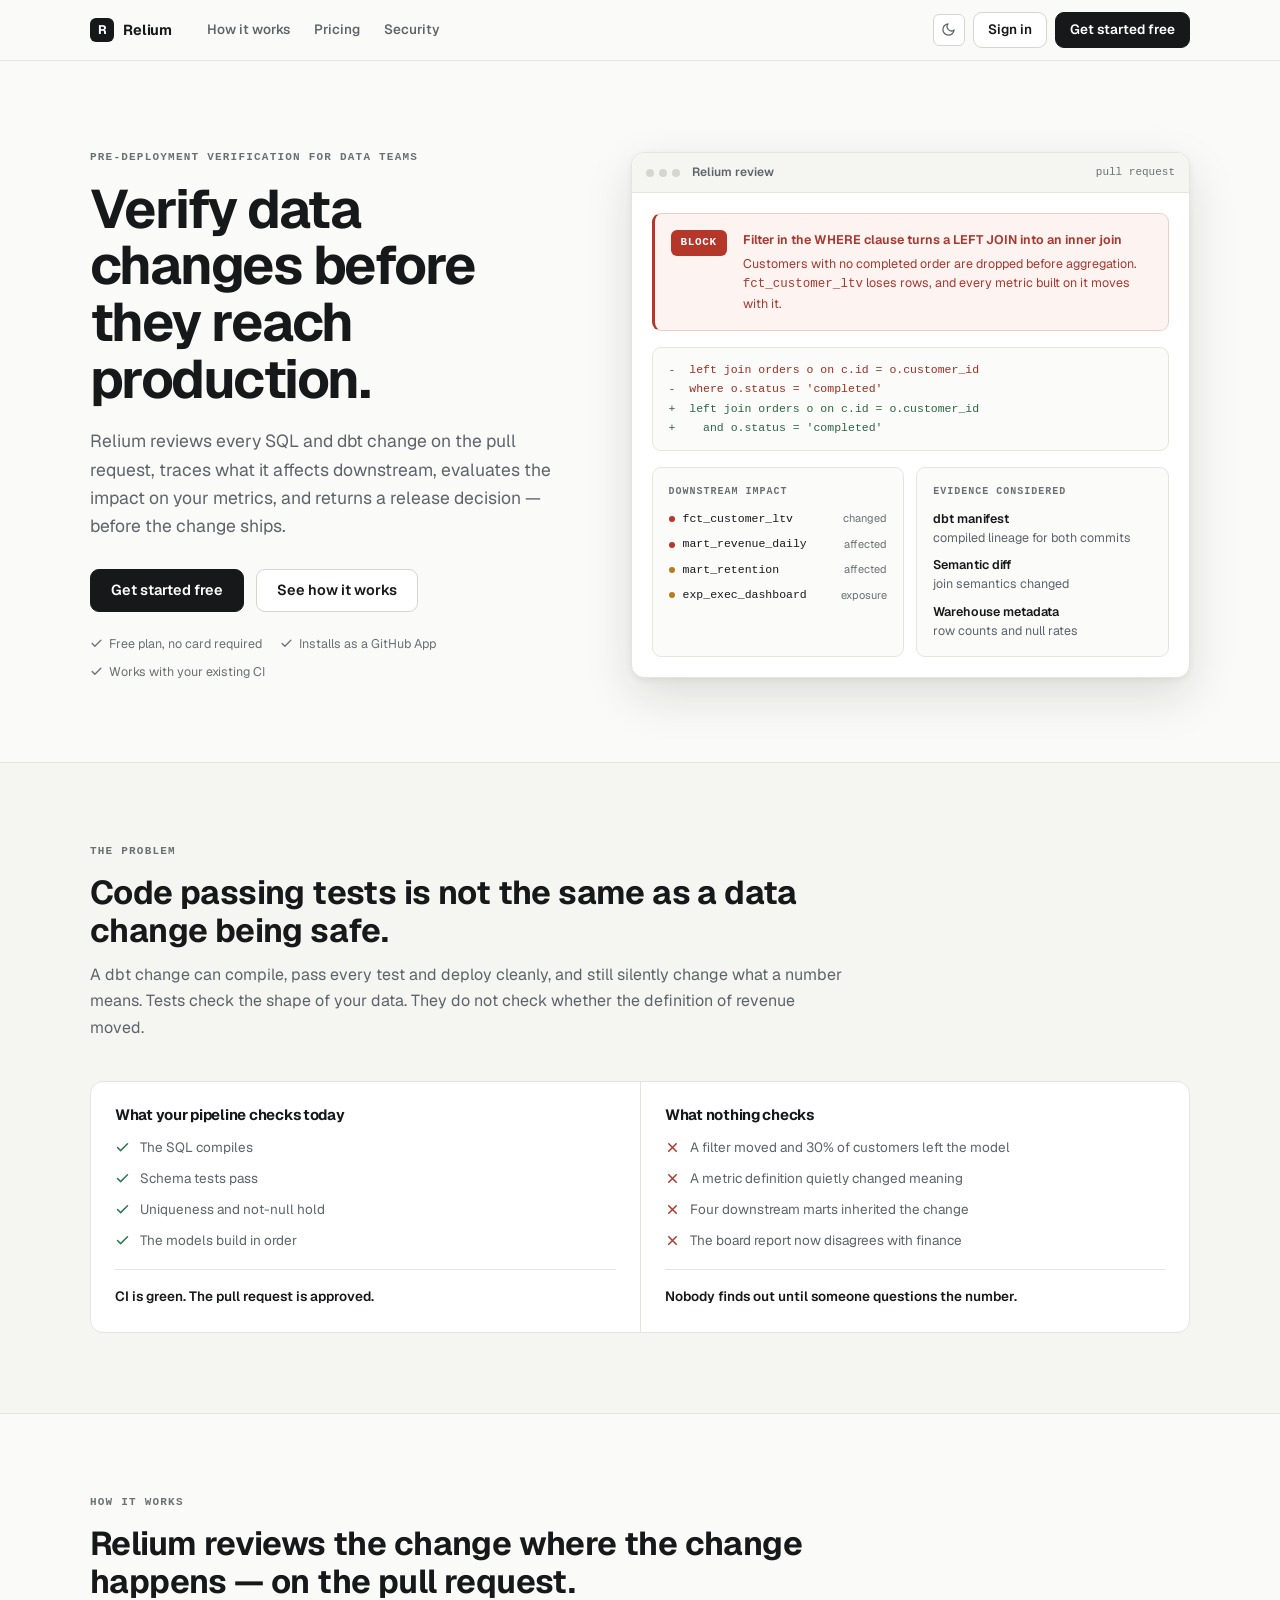
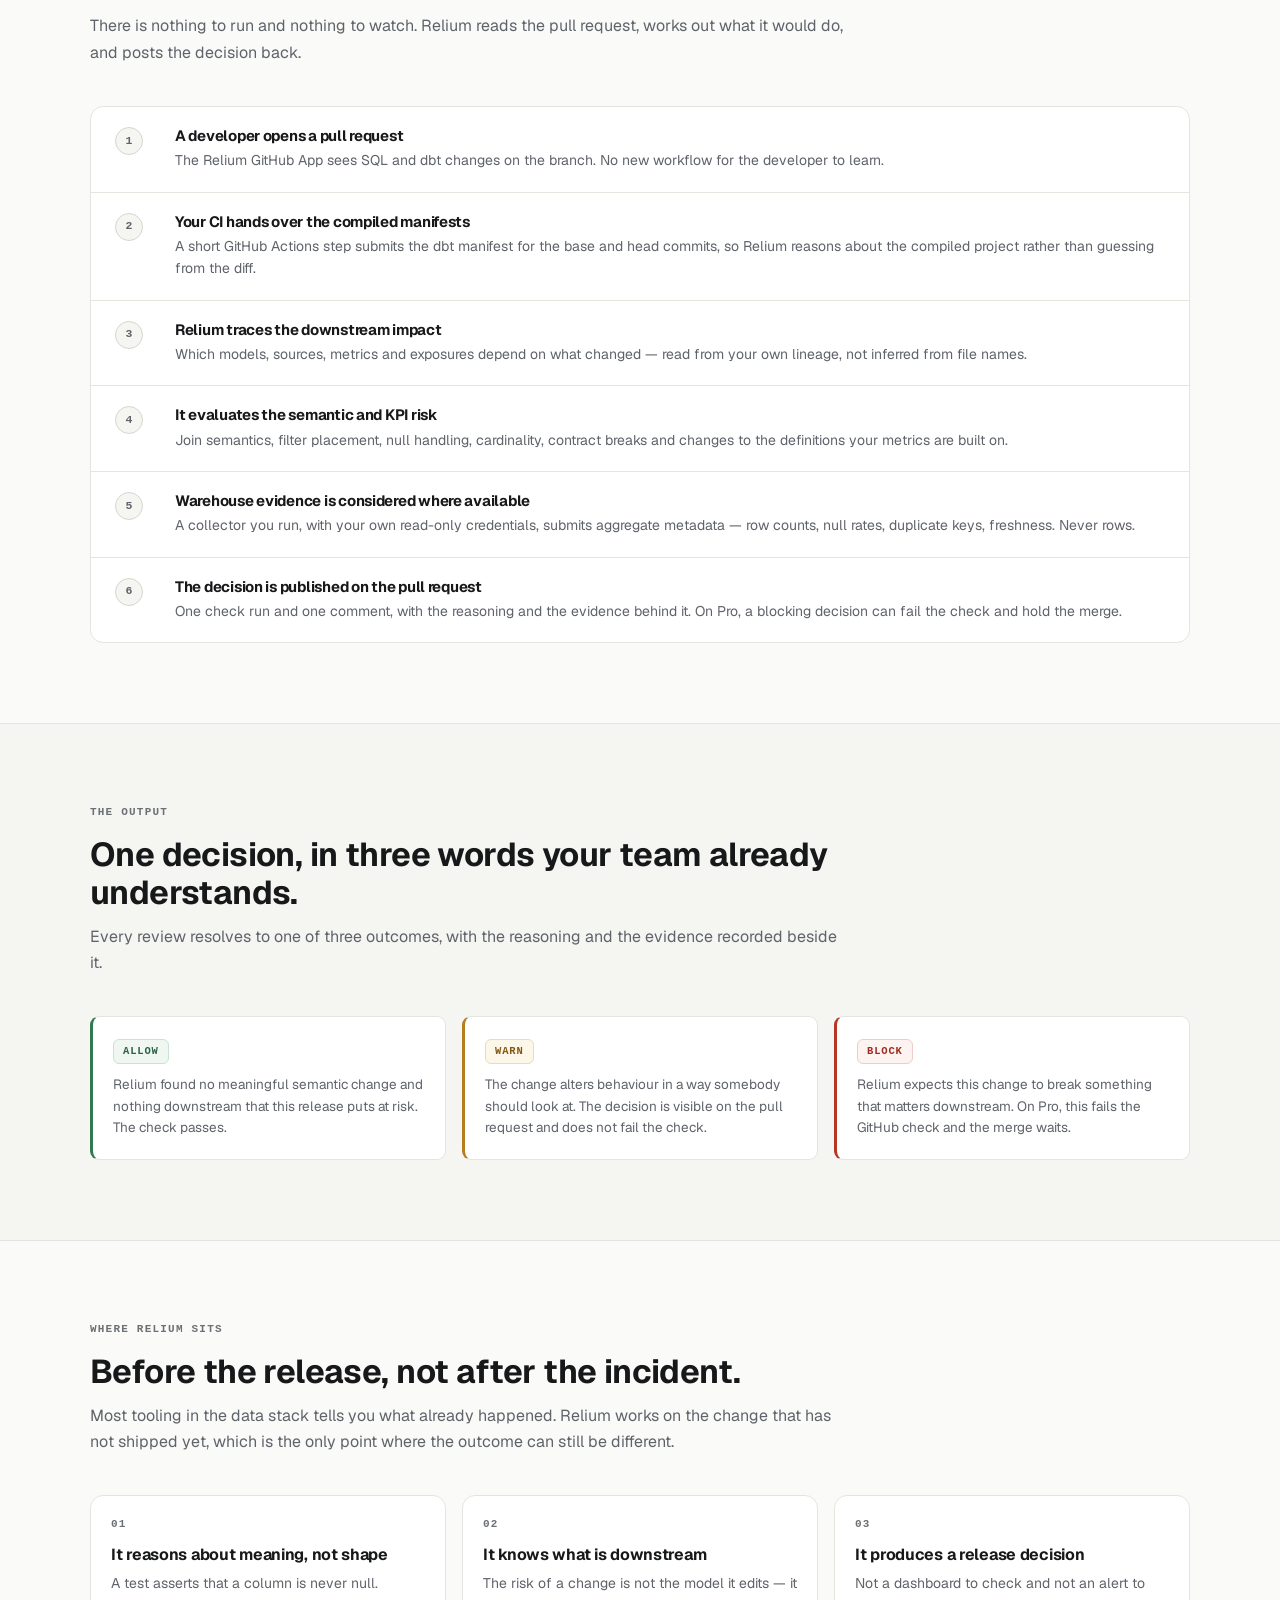
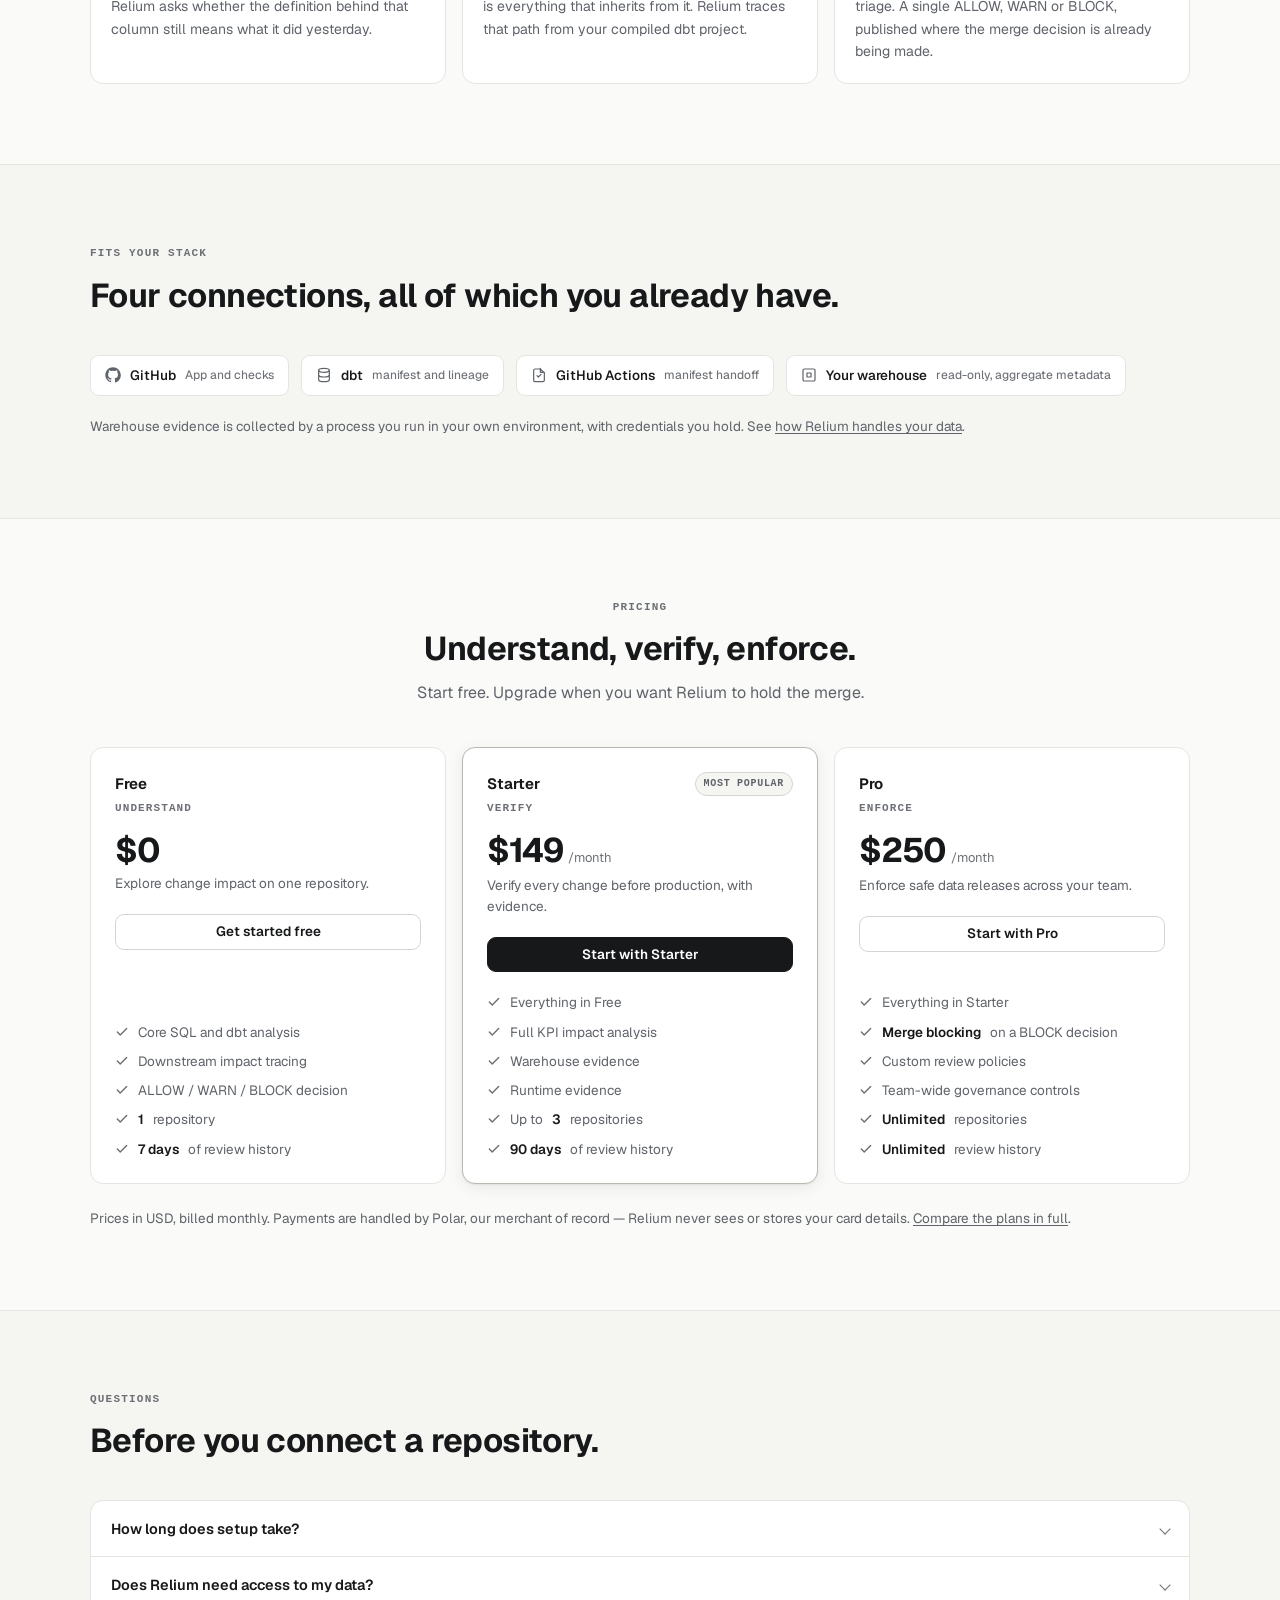
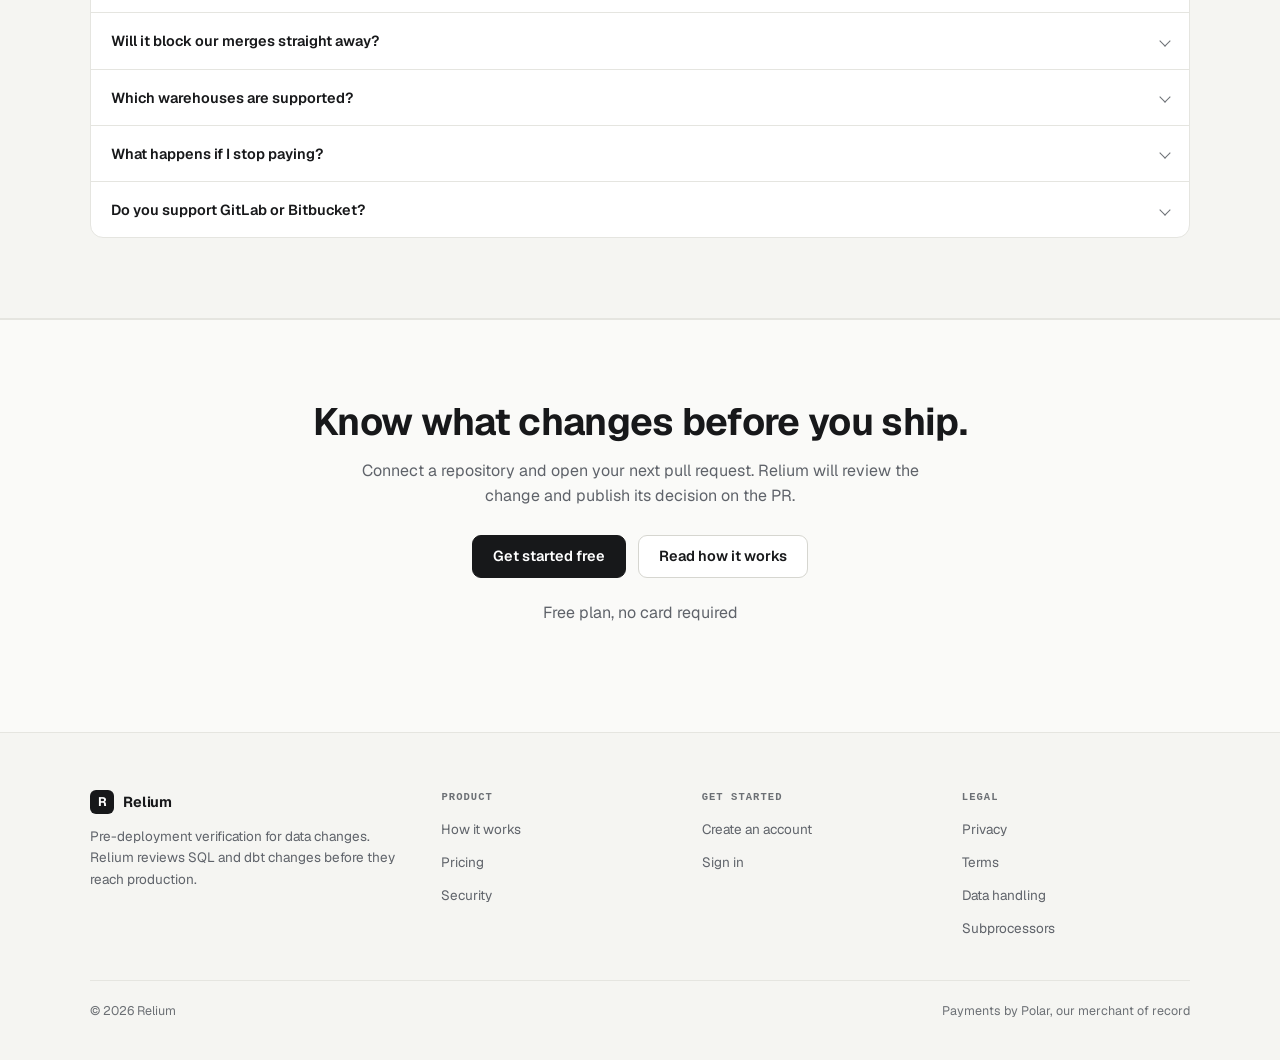
==== commit 92197925: "Rebuild relium.dev around what Relium actually does The site was still selling an earlier product. T" ====
--- a/index.html
+++ b/index.html
@@ -1,396 +1,573 @@
 <!DOCTYPE html>
-<html lang="en">
+<html lang="en" data-theme="light">
 <head>
 <meta charset="UTF-8">
-<meta name="viewport" content="width=device-width, initial-scale=1.0">
-<title>Relium - Catch risky dbt changes before production</title>
-<meta name="description" content="Relium reviews SQL and dbt pull requests, traces downstream impact, and alerts your team before bad data reaches dashboards.">
-<link rel="stylesheet" href="relium.css">
-<link rel="icon" type="image/svg+xml" href="relium-logo.svg">
+<meta name="viewport" content="width=device-width, initial-scale=1">
+<title>Relium — Verify data changes before they reach production</title>
+<meta name="description" content="Relium reviews SQL and dbt pull requests, traces downstream and KPI impact, and returns an ALLOW, WARN or BLOCK decision before the change reaches production.">
+<meta name="color-scheme" content="light dark">
+<link rel="canonical" href="https://relium.dev/">
+<meta property="og:type" content="website">
+<meta property="og:url" content="https://relium.dev/">
+<meta property="og:title" content="Relium — Verify data changes before they reach production">
+<meta property="og:description" content="Relium reviews SQL and dbt pull requests, traces downstream and KPI impact, and returns an ALLOW, WARN or BLOCK decision before the change reaches production.">
+<link rel="icon" type="image/svg+xml" href="/relium-logo.svg">
+<link rel="preload" href="/fonts/Geist-Variable.woff2" as="font" type="font/woff2" crossorigin>
+<link rel="stylesheet" href="/relium.css">
+<script>
+  // Apply the stored theme before first paint so there is no flash. Same key
+  // the application uses.
+  (function () {
+    try {
+      document.documentElement.classList.add('js')
+      var stored = localStorage.getItem('relium.theme')
+      if (stored === 'dark' || stored === 'light') {
+        document.documentElement.setAttribute('data-theme', stored)
+      }
+    } catch (e) { /* storage blocked — the light default already applies */ }
+  }())
+</script>
 </head>
 <body>
-<nav class="site-nav" aria-label="Primary navigation">
-  <a class="nav-logo" href="/" aria-label="Relium home">
-    <span class="logo-mark"></span>
-    RELIUM
-  </a>
-  <button class="mobile-menu-toggle" type="button" aria-expanded="false" aria-controls="mobile-menu" aria-label="Toggle navigation"><span></span></button>
-  <ul class="nav-links">
-    <li><a href="/#pipeline">How it works</a></li>
-    <li><a href="/demo">Demo</a></li>
-    <li class="nav-dropdown-wrap">
-      <button class="nav-dropdown-trigger" type="button" aria-expanded="false" aria-haspopup="true">
-        Learn
-        <svg width="12" height="12" viewBox="0 0 12 12" fill="none" aria-hidden="true"><path d="M2 4l4 4 4-4" stroke="currentColor" stroke-width="1.5" stroke-linecap="round" stroke-linejoin="round"/></svg>
+<a class="skip-link" href="#main">Skip to content</a>
+
+<nav class="site-nav" aria-label="Primary">
+  <div class="nav-inner">
+    <a class="brand" href="/" aria-label="Relium home">
+      <span class="brand-mark" aria-hidden="true">R</span>
+      Relium
+    </a>
+    <ul class="nav-links">
+      <li><a href="/how-it-works">How it works</a></li>
+      <li><a href="/pricing">Pricing</a></li>
+      <li><a href="/security">Security</a></li>
+    </ul>
+    <div class="nav-actions">
+      <button class="theme-btn" type="button" data-theme-toggle aria-label="Switch to dark theme" title="Switch to dark theme">
+        <svg class="icon-moon" width="15" height="15" viewBox="0 0 24 24" fill="none" stroke="currentColor" stroke-width="2" stroke-linecap="round" stroke-linejoin="round" aria-hidden="true"><path d="M21 12.79A9 9 0 1 1 11.21 3 7 7 0 0 0 21 12.79z"/></svg>
+        <svg class="icon-sun" width="15" height="15" viewBox="0 0 24 24" fill="none" stroke="currentColor" stroke-width="2" stroke-linecap="round" stroke-linejoin="round" aria-hidden="true"><circle cx="12" cy="12" r="4"/><path d="M12 2v2M12 20v2M4.9 4.9l1.4 1.4M17.7 17.7l1.4 1.4M2 12h2M20 12h2M4.9 19.1l1.4-1.4M17.7 6.3l1.4-1.4"/></svg>
       </button>
-      <div class="nav-dropdown" role="menu">
-        <a href="/relium-why" role="menuitem">
-          <span class="dd-icon">↗</span>
+      <a class="btn btn-signin" href="https://app.relium.dev/onboarding">Sign in</a>
+      <a class="btn btn-primary" href="https://app.relium.dev/onboarding?start=1">Get started free</a>
+      <button class="nav-toggle" type="button" data-nav-toggle aria-expanded="false" aria-controls="mobile-menu" aria-label="Open menu">
+        <svg width="17" height="17" viewBox="0 0 24 24" fill="none" stroke="currentColor" stroke-width="2" stroke-linecap="round" aria-hidden="true"><path d="M3 6h18M3 12h18M3 18h18"/></svg>
+      </button>
+    </div>
+  </div>
+</nav>
+
+<div class="mobile-menu" id="mobile-menu" data-open="false">
+  <ul>
+    <li><a href="/how-it-works">How it works</a></li>
+    <li><a href="/pricing">Pricing</a></li>
+    <li><a href="/security">Security</a></li>
+  </ul>
+  <div class="mobile-actions">
+    <a class="btn btn-block" href="https://app.relium.dev/onboarding">Sign in</a>
+    <a class="btn btn-primary btn-block" href="https://app.relium.dev/onboarding?start=1">Get started free</a>
+  </div>
+</div>
+
+<main id="main">
+
+  <!-- ==================================================================
+       HERO — what it is, who it is for, what to do next.
+       ================================================================== -->
+  <section class="hero">
+    <div class="wrap hero-inner">
+      <div class="reveal">
+        <span class="eyebrow">Pre-deployment verification for data teams</span>
+        <h1>Verify data changes before they reach production.</h1>
+        <p class="hero-sub">
+          Relium reviews every SQL and dbt change on the pull request, traces
+          what it affects downstream, evaluates the impact on your metrics, and
+          returns a release decision — before the change ships.
+        </p>
+        <div class="hero-actions">
+          <a class="btn btn-primary btn-lg" href="https://app.relium.dev/onboarding?start=1">Get started free</a>
+          <a class="btn btn-lg" href="#how">See how it works</a>
+        </div>
+        <p class="hero-note">
           <span>
-            <strong>Why Relium</strong>
-            <small>The quiet failures that break dashboards</small>
+            <svg width="13" height="13" viewBox="0 0 24 24" fill="none" stroke="currentColor" stroke-width="2.4" stroke-linecap="round" stroke-linejoin="round" aria-hidden="true"><path d="M20 6 9 17l-5-5"/></svg>
+            Free plan, no card required
           </span>
-        </a>
-        <a href="/relium-product" role="menuitem">
-          <span class="dd-icon">⬡</span>
           <span>
-            <strong>Product approach</strong>
-            <small>Metadata, lineage, SQL risk — how it works</small>
+            <svg width="13" height="13" viewBox="0 0 24 24" fill="none" stroke="currentColor" stroke-width="2.4" stroke-linecap="round" stroke-linejoin="round" aria-hidden="true"><path d="M20 6 9 17l-5-5"/></svg>
+            Installs as a GitHub App
           </span>
-        </a>
-        <a href="/relium-incident" role="menuitem">
-          <span class="dd-icon">⚑</span>
           <span>
-            <strong>Incident example</strong>
-            <small>See a real RCA report output</small>
+            <svg width="13" height="13" viewBox="0 0 24 24" fill="none" stroke="currentColor" stroke-width="2.4" stroke-linecap="round" stroke-linejoin="round" aria-hidden="true"><path d="M20 6 9 17l-5-5"/></svg>
+            Works with your existing CI
           </span>
-        </a>
-        <a href="/blog" role="menuitem">
-          <span class="dd-icon">✦</span>
-          <span>
-            <strong>Blog</strong>
-            <small>Data reliability, SQL patterns, dbt ops</small>
-          </span>
-        </a>
-      </div>
-    </li>
-    <li><button class="theme-toggle" type="button" aria-label="Switch to light mode" aria-pressed="true" data-theme-toggle><span></span><b data-theme-label>Dark</b></button></li>
-    <li><a class="nav-demo" data-demo-link
-      data-gmail-href="https://mail.google.com/mail/?view=cm&fs=1&to=abhishekhrel9@gmail.com&su=Relium%20Demo%20Request"
-      data-mailto-href="mailto:abhishekhrel9@gmail.com?subject=Relium%20Demo%20Request"
-      href="https://mail.google.com/mail/?view=cm&fs=1&to=abhishekhrel9@gmail.com&su=Relium%20Demo%20Request"
-      target="_blank" rel="noopener">Book a demo</a></li>
-  </ul>
-</nav>
-
-<div class="mobile-menu" id="mobile-menu">
-  <a href="/#pipeline">How it works</a>
-  <a href="/demo">Demo</a>
-  <a href="/relium-why">Why Relium</a>
-  <a href="/relium-product">Product approach</a>
-  <a href="/relium-incident">Incident example</a>
-  <a href="/blog">Blog</a>
-  <button class="theme-toggle theme-toggle-mobile" type="button" aria-label="Switch to light mode" aria-pressed="true" data-theme-toggle><span></span><b data-theme-label>Dark</b></button>
-  <a data-demo-link
-    data-gmail-href="https://mail.google.com/mail/?view=cm&fs=1&to=abhishekhrel9@gmail.com&su=Relium%20Demo%20Request"
-    data-mailto-href="mailto:abhishekhrel9@gmail.com?subject=Relium%20Demo%20Request"
-    href="https://mail.google.com/mail/?view=cm&fs=1&to=abhishekhrel9@gmail.com&su=Relium%20Demo%20Request"
-    target="_blank" rel="noopener">Book a demo</a>
-</div>
-
-<main>
-  <section class="hero">
-    <div class="hero-grid">
-      <div class="hero-copy reveal">
-        <p class="eyebrow">Production reliability for dbt teams</p>
-        <h1 class="hero-headline-v2">Trust your data pipelines in production. </h1>
-        <p class="hero-subtitle">Relium reviews SQL and dbt pull requests, traces downstream impact, and alerts your team before bad data reaches dashboards.</p>
-        <div class="actions">
-          <a class="btn btn-primary" data-demo-link data-gmail-href="https://mail.google.com/mail/?view=cm&fs=1&to=abhishekhrel9@gmail.com&su=Relium%20Demo%20Request" data-mailto-href="mailto:abhishekhrel9@gmail.com?subject=Relium%20Demo%20Request" href="https://mail.google.com/mail/?view=cm&fs=1&to=abhishekhrel9@gmail.com&su=Relium%20Demo%20Request" target="_blank" rel="noopener">Book a demo</a>
-          <a class="btn btn-secondary" href="/#pipeline">View product flow</a>
-        </div>
-        <p class="trust-line">Built for teams running production dbt pipelines.</p>
-      </div>
-
-      <aside class="product-mockup reveal" aria-label="Relium product mockup">
-        <div class="mockup-shell">
-          <div class="mockup-topbar">
-            <div>
-              <span class="window-dot"></span><span class="window-dot"></span><span class="window-dot"></span>
-            </div>
-            <strong>Relium Review</strong>
-            <span class="mockup-status">PR #1842</span>
-          </div>
-          <div class="mockup-body">
-            <div class="pr-check card">
-              <div class="card-head">
-                <span>GitHub PR check</span>
-                <strong class="status-pill risk">Risk detected</strong>
-              </div>
-              <h2>Filtered LEFT JOIN may drop active customers</h2>
-              <p>Change touches the <strong>customer lifetime value model</strong> and modifies null handling in an upstream join.</p>
-              <div class="score-row">
-                <span>Confidence</span>
-                <div class="meter"><i style="--meter-target:86%"></i></div>
-                <strong>86%</strong>
+        </p>
+      </div>
+
+      <!-- The product figure. Every label here is vocabulary the product
+           actually uses: the decision, the traced downstream models, the
+           evidence classes, the diff. No metric describes a real customer. -->
+      <div class="reveal" aria-labelledby="figure-caption">
+        <p id="figure-caption" class="sr-only">
+          An illustration of a Relium review: a filtered LEFT JOIN in a dbt model
+          receives a BLOCK decision, with the downstream models it affects, the
+          evidence considered, and the offending diff.
+        </p>
+        <div class="figure-shell" role="img" aria-describedby="figure-caption">
+          <div class="figure-bar">
+            <span class="figure-dots" aria-hidden="true"><i></i><i></i><i></i></span>
+            <strong>Relium review</strong>
+            <span class="figure-ref">pull request</span>
+          </div>
+          <div class="figure-body">
+
+            <div class="decision-row">
+              <span class="decision-verdict">BLOCK</span>
+              <div>
+                <p class="decision-title">Filter in the WHERE clause turns a LEFT JOIN into an inner join</p>
+                <p>
+                  Customers with no completed order are dropped before aggregation.
+                  <code>fct_customer_ltv</code> loses rows, and every metric built on it moves with it.
+                </p>
               </div>
             </div>
 
-            <div class="mockup-grid">
-              <div class="card">
-                <div class="card-head">
-                  <span>Business impact</span>
-                  <strong>High priority</strong>
-                </div>
-                <ul class="asset-list lineage-trace" aria-label="Affected lineage path">
-                  <li>
-                    <span class="asset-name">Revenue dashboard</span>
-                    <span class="hop-badge">at risk</span>
-                  </li>
-                  <li>
-                    <span class="asset-name">Retention metrics</span>
-                    <span class="hop-badge">may drop</span>
-                  </li>
-                  <li>
-                    <span class="asset-name">Weekly exec report</span>
-                    <span class="hop-badge">blocked</span>
-                  </li>
-                  <li>
-                    <span class="asset-name">Finance owner</span>
-                    <span class="hop-badge">notified</span>
-                  </li>
+            <pre class="figure-code" aria-hidden="true"><span class="del">-  left join orders o on c.id = o.customer_id
+-  where o.status = 'completed'</span>
+<span class="add">+  left join orders o on c.id = o.customer_id
++    and o.status = 'completed'</span></pre>
+
+            <div class="figure-grid">
+              <div class="figure-panel">
+                <span class="label">Downstream impact</span>
+                <ul class="lineage">
+                  <li data-tone="block"><span class="dot"></span><span class="name">fct_customer_ltv</span><span class="tag">changed</span></li>
+                  <li data-tone="block"><span class="dot"></span><span class="name">mart_revenue_daily</span><span class="tag">affected</span></li>
+                  <li data-tone="review"><span class="dot"></span><span class="name">mart_retention</span><span class="tag">affected</span></li>
+                  <li data-tone="review"><span class="dot"></span><span class="name">exp_exec_dashboard</span><span class="tag">exposure</span></li>
                 </ul>
               </div>
-              <div class="card slack-card">
-                <div class="card-head">
-                  <span>Slack alert</span>
-                  <strong class="status-pill sent">Ready</strong>
-                </div>
-                <p><strong>#data-quality</strong><br>Risk blocked in PR #1842. Revenue dashboard may be affected.</p>
+              <div class="figure-panel">
+                <span class="label">Evidence considered</span>
+                <ul class="evidence-list">
+                  <li><b>dbt manifest</b>compiled lineage for both commits</li>
+                  <li><b>Semantic diff</b>join semantics changed</li>
+                  <li><b>Warehouse metadata</b>row counts and null rates</li>
+                </ul>
               </div>
             </div>
 
-            <div class="card fix-card">
-              <div class="card-head">
-                <span>Suggested fix</span>
-                <strong>Review join filter</strong>
-              </div>
-              <code>Move order_status filter into the JOIN condition or preserve unmatched customer rows.</code>
-            </div>
-          </div>
-        </div>
-      </aside>
-    </div>
-  </section>
-
-  <section class="section pipeline-section" id="pipeline">
-    <div class="section-heading centered reveal">
-      <p class="eyebrow">Data pipeline</p>
-      <h2>Relium lives in the transformation layer, before bad logic ships.</h2>
-      <p>Most data tools watch jobs after they run. Relium reviews the dbt and SQL change before production, traces what it can affect, and sends the team a clear risk narrative.</p>
-    </div>
-    <div class="data-pipeline-graph relium-review-map reveal" aria-label="Interactive Relium product pipeline map">
-      <div class="review-map-canvas">
-        <svg class="review-map-svg" viewBox="0 0 760 460" preserveAspectRatio="xMidYMid meet" aria-hidden="true">
-          <path class="map-link map-link-pr" d="M126 92 C220 42, 302 82, 366 180"></path>
-          <path class="map-link map-link-sql" d="M628 92 C526 42, 454 82, 394 180"></path>
-          <path class="map-link map-link-blast" d="M112 352 C220 424, 306 358, 366 280"></path>
-          <path class="map-link map-link-alert" d="M648 350 C528 424, 450 356, 394 280"></path>
-          <path class="map-link map-link-fix" d="M380 380 C354 336, 354 304, 378 282"></path>
-          <path class="map-link map-link-block" d="M380 80 C408 126, 408 154, 382 178"></path>
-          <circle class="map-pulse" r="5">
-            <animateMotion class="pipeline-motion" data-delay="0" begin="indefinite" dur="5.4s" repeatCount="indefinite">
-              <mpath href="#map-motion-path"></mpath>
-            </animateMotion>
-          </circle>
-          <path id="map-motion-path" d="M126 92 C220 42, 302 82, 366 180 C386 212, 386 246, 366 280 C306 358, 220 424, 112 352 C220 424, 306 358, 366 280 C450 356, 528 424, 648 350"></path>
-        </svg>
-
-        <button class="review-node node-pr is-selected" type="button" data-pipeline-step="pr" data-title="Pull request opened" data-kicker="Input" data-body="A dbt developer opens PR #1842 changing the customer lifetime value logic. Relium reads the diff before CI finishes." data-metric="Changed SQL: 42 lines" data-owner="Owner: Analytics Engineering" aria-pressed="true">
-          <span>01</span>
-          <strong>PR Change</strong>
-          <small>dbt model edited</small>
-        </button>
-
-        <button class="review-node node-sql" type="button" data-pipeline-step="sql" data-title="SQL risk scan" data-kicker="Relium review" data-body="Relium flags a filtered LEFT JOIN that can remove active customers with no matching order row." data-metric="Confidence: 86%" data-owner="Signal: join semantics changed" aria-pressed="false">
-          <span>02</span>
-          <strong>SQL Risk Scan</strong>
-          <small>logic reviewed</small>
-        </button>
-
-        <button class="review-node node-blast" type="button" data-pipeline-step="blast" data-title="Blast radius mapped" data-kicker="Lineage" data-body="The changed logic feeds revenue reporting, retention metrics, the executive dashboard, and the weekly board report." data-metric="Business surfaces: 5" data-owner="Path: model → metric → dashboard" aria-pressed="false">
-          <span>03</span>
-          <strong>Blast Radius</strong>
-          <small>impact traced</small>
-        </button>
-
-        <button class="review-node node-alert" type="button" data-pipeline-step="alert" data-title="Owner alert prepared" data-kicker="Slack" data-body="Relium drafts a Slack alert with severity, likely impact, affected assets, and the exact file that caused the risk." data-metric="Channel: #data-quality" data-owner="Notify: Finance + RevOps" aria-pressed="false">
-          <span>04</span>
-          <strong>Owner Alert</strong>
-          <small>Slack-ready RCA</small>
-        </button>
-
-        <button class="review-node node-fix" type="button" data-pipeline-step="fix" data-title="Suggested fix" data-kicker="RCA" data-body="Move the order_status filter into the JOIN condition or explicitly preserve unmatched customer rows before aggregation." data-metric="Fix type: SQL rewrite" data-owner="Reviewer action: request changes" aria-pressed="false">
-          <span>05</span>
-          <strong>Suggested Fix</strong>
-          <small>plain-English action</small>
-        </button>
-
-        <button class="review-node node-block" type="button" data-pipeline-step="block" data-title="Risk blocked before merge" data-kicker="Gate" data-body="The PR check stays red until the risky logic is reviewed, fixed, or explicitly accepted by the data owner." data-metric="Status: blocked" data-owner="Protects: production dashboards" aria-pressed="false">
-          <span>06</span>
-          <strong>Production Gate</strong>
-          <small>bad data stopped</small>
-        </button>
-
-        <div class="review-map-hub transformation-layer" aria-label="Relium review layer">
-          <em>Relium sits here</em>
-          <b class="risk-caught-badge">Risk caught</b>
-          <span>Review Layer</span>
-          <strong>Relium</strong>
-          <p>SQL risk, dbt lineage, RCA, and team alerts before production deploys.</p>
-        </div>
-      </div>
-
-      <aside class="pipeline-inspector" aria-live="polite">
-        <p class="eyebrow" data-inspector-kicker>Input</p>
-        <h3 data-inspector-title>Pull request opened</h3>
-        <p data-inspector-body>A dbt developer opens PR #1842 changing the customer lifetime value logic. Relium reads the diff before CI finishes.</p>
-        <div class="inspector-facts">
-          <span data-inspector-metric>Changed SQL: 42 lines</span>
-          <span data-inspector-owner>Owner: Analytics Engineering</span>
-        </div>
-      </aside>
-    </div>
-  </section>
-
-  <section class="section chart-section">
-    <div class="split-section">
-      <div class="section-heading reveal">
-        <p class="eyebrow">What Relium does</p>
-        <h2>Turns a risky PR into an actionable data incident preview.</h2>
-        <p>Relium combines code review, lineage, metadata, and team alerts so reviewers know what changed, what breaks, who is affected, and what to fix.</p>
-      </div>
-      <div class="relium-impact-chart reveal" aria-label="Relium review capabilities">
-        <article class="capability-card">
-          <span>01</span>
-          <strong>Reads SQL before it runs</strong>
-          <p>Flags risky joins, null filters, hardcoded dates, and metric logic in pull requests.</p>
-        </article>
-        <article class="capability-card">
-          <span>02</span>
-          <strong>Maps blast radius across dbt models</strong>
-          <p>Shows which downstream models, metrics, dashboards, and reports may be affected.</p>
-        </article>
-        <article class="capability-card">
-          <span>03</span>
-          <strong>Sends Slack-ready incident reports</strong>
-          <p>Summarizes likely cause, impacted assets, confidence, and suggested next action.</p>
-        </article>
-      </div>
-    </div>
-  </section>
-
-  <section class="section problem-section" id="problem">
-    <div class="section-heading reveal">
-      <p class="eyebrow">Problem</p>
-      <h2>Your pipeline can pass. Your metrics can still be wrong.</h2>
-      <p>Production analytics break most often in quiet ways: a review misses a risky SQL change, lineage impact is unclear, and dashboards keep loading with corrupted numbers.</p>
-    </div>
-    <div class="risk-grid">
-      <article class="risk-card reveal">
-        <span>01</span>
-        <h3>Risky SQL changes</h3>
-        <p>Catch joins, filters, schema assumptions, and metric logic that look harmless in a diff but change business results.</p>
-      </article>
-      <article class="risk-card reveal">
-        <span>02</span>
-        <h3>Silent dashboard corruption</h3>
-        <p>Spot downstream risk before bad numbers arrive in dashboards, board reports, or operating reviews.</p>
-      </article>
-      <article class="risk-card reveal">
-        <span>03</span>
-        <h3>Manual review gaps</h3>
-        <p>Give reviewers context about affected models, metrics, and owners without asking them to reconstruct lineage by hand.</p>
-      </article>
-    </div>
-  </section>
-
-  <section class="section incidents-section" id="incidents">
-    <div class="section-heading reveal">
-      <p class="eyebrow">Real-time incidents</p>
-      <h2>Relium turns production anomalies into clear incident previews.</h2>
-      <p>Short root-cause narratives, affected assets, and recommended action before a data issue becomes a boardroom question.</p>
-    </div>
-    <div class="incident-card-grid">
-      <article class="incident-card reveal">
-        <div class="incident-card-top">
-          <span class="incident-meta"><small>Incident ID</small><b class="incident-id">INC-1047</b></span>
-          <span class="incident-meta incident-meta-severity"><small>Severity</small><b class="severity-badge severity-high">High</b></span>
-        </div>
-        <h3>Null Spike</h3>
-        <dl class="incident-fields">
-          <div><dt>Root Event</dt><dd>Null rate jumped 8x</dd></div>
-          <div><dt>Root Table</dt><dd>stg_payments</dd></div>
-          <div><dt>Affected Models</dt><dd>12</dd></div>
-          <div><dt>Primary Hypothesis</dt><dd>Upstream API stopped sending payment_method.</dd></div>
-          <div><dt>Recommended Action</dt><dd>Quarantine latest batch and notify Finance owner.</dd></div>
-        </dl>
-      </article>
-
-      <article class="incident-card reveal">
-        <div class="incident-card-top">
-          <span class="incident-meta"><small>Incident ID</small><b class="incident-id">INC-1052</b></span>
-          <span class="incident-meta incident-meta-severity"><small>Severity</small><b class="severity-badge severity-warning">Medium</b></span>
-        </div>
-        <h3>Duplicate Ingestion</h3>
-        <dl class="incident-fields">
-          <div><dt>Root Event</dt><dd>Primary keys duplicated</dd></div>
-          <div><dt>Root Table</dt><dd>raw_orders</dd></div>
-          <div><dt>Affected Models</dt><dd>9</dd></div>
-          <div><dt>Primary Hypothesis</dt><dd>Retry job replayed a completed load window.</dd></div>
-          <div><dt>Recommended Action</dt><dd>Deduplicate by load_id and pause downstream marts.</dd></div>
-        </dl>
-      </article>
-
-      <article class="incident-card reveal">
-        <div class="incident-card-top">
-          <span class="incident-meta"><small>Incident ID</small><b class="incident-id">INC-1058</b></span>
-          <span class="incident-meta incident-meta-severity"><small>Severity</small><b class="severity-badge severity-warning">Medium</b></span>
-        </div>
-        <h3>Freshness Failure</h3>
-        <dl class="incident-fields">
-          <div><dt>Root Event</dt><dd>Table stale by 3h</dd></div>
-          <div><dt>Root Table</dt><dd>events_sessionized</dd></div>
-          <div><dt>Affected Models</dt><dd>18</dd></div>
-          <div><dt>Primary Hypothesis</dt><dd>Orchestrator skipped the hourly session job.</dd></div>
-          <div><dt>Recommended Action</dt><dd>Backfill current window before KPI refresh.</dd></div>
-        </dl>
-      </article>
-
-      <article class="incident-card incident-card-critical reveal">
-        <div class="incident-card-top">
-          <span class="incident-meta"><small>Incident ID</small><b class="incident-id">INC-1063</b></span>
-          <span class="incident-meta incident-meta-severity"><small>Severity</small><b class="severity-badge severity-critical">Critical</b></span>
-        </div>
-        <h3>Data Loss</h3>
-        <dl class="incident-fields">
-          <div><dt>Root Event</dt><dd>Rows dropped 42%</dd></div>
-          <div><dt>Root Table</dt><dd>fct_revenue_daily</dd></div>
-          <div><dt>Affected Models</dt><dd>31</dd></div>
-          <div><dt>Primary Hypothesis</dt><dd>Filtered join removed customers without orders.</dd></div>
-          <div><dt>Recommended Action</dt><dd>Block release and restore last trusted model.</dd></div>
-        </dl>
-      </article>
-    </div>
-  </section>
-
-  <section class="section integrations-section">
-    <div class="section-heading reveal">
-      <p class="eyebrow">Built for production dbt teams</p>
-      <h2>Fits into the workflow your data team already uses.</h2>
-    </div>
-    <div class="integration-grid">
-      <article class="integration-card reveal"><span class="integration-logo logo-dbt"><img src="https://cdn.jsdelivr.net/npm/simple-icons@latest/icons/dbt.svg" alt="dbt logo"></span><strong>dbt</strong><p>Model-aware review using manifest and lineage context.</p></article>
-      <article class="integration-card reveal"><span class="integration-logo logo-github"><img src="https://cdn.jsdelivr.net/gh/devicons/devicon/icons/github/github-original.svg" alt="GitHub logo"></span><strong>GitHub</strong><p>Pull request checks with impact summaries before merge.</p></article>
-      <article class="integration-card reveal"><span class="integration-logo logo-slack"><img src="https://cdn.jsdelivr.net/gh/devicons/devicon/icons/slack/slack-original.svg" alt="Slack logo"></span><strong>Slack</strong><p>Alerts for owners when risky changes touch business metrics.</p></article>
-      <article class="integration-card reveal"><span class="integration-logo logo-ci"><img src="https://cdn.jsdelivr.net/gh/devicons/devicon/icons/githubactions/githubactions-original.svg" alt="GitHub Actions logo"></span><strong>CI/CD</strong><p>Reliability gate that fits into existing release workflows.</p></article>
-      <article class="integration-card reveal"><span class="integration-logo logo-warehouse"><img src="https://cdn.jsdelivr.net/npm/simple-icons@latest/icons/snowflake.svg" alt="Snowflake logo"></span><strong>Warehouse metadata</strong><p>Freshness, schema, and aggregate signals without raw records.</p></article>
-    </div>
-  </section>
-
-  <section class="final-cta" id="demo">
-    <div class="cta-inner reveal">
-      <p class="eyebrow">Production analytics deserve a preflight check</p>
-      <h2>Protect production analytics before bad data reaches the business.</h2>
-      <a class="btn btn-primary" data-demo-link data-gmail-href="https://mail.google.com/mail/?view=cm&fs=1&to=abhishekhrel9@gmail.com&su=Relium%20Demo%20Request" data-mailto-href="mailto:abhishekhrel9@gmail.com?subject=Relium%20Demo%20Request" href="https://mail.google.com/mail/?view=cm&fs=1&to=abhishekhrel9@gmail.com&su=Relium%20Demo%20Request" target="_blank" rel="noopener">Book a demo</a>
-    </div>
-  </section>
+          </div>
+        </div>
+      </div>
+    </div>
+  </section>
+
+  <!-- ==================================================================
+       PROBLEM
+       ================================================================== -->
+  <section class="section-alt" id="problem">
+    <div class="wrap">
+      <div class="section-head reveal">
+        <span class="eyebrow">The problem</span>
+        <h2>Code passing tests is not the same as a data change being safe.</h2>
+        <p>
+          A dbt change can compile, pass every test and deploy cleanly, and still
+          silently change what a number means. Tests check the shape of your
+          data. They do not check whether the definition of revenue moved.
+        </p>
+      </div>
+
+      <div class="contrast reveal">
+        <div>
+          <h3>What your pipeline checks today</h3>
+          <ul>
+            <li class="pass"><svg width="15" height="15" viewBox="0 0 24 24" fill="none" stroke="currentColor" stroke-width="2.4" stroke-linecap="round" stroke-linejoin="round" aria-hidden="true"><path d="M20 6 9 17l-5-5"/></svg> The SQL compiles</li>
+            <li class="pass"><svg width="15" height="15" viewBox="0 0 24 24" fill="none" stroke="currentColor" stroke-width="2.4" stroke-linecap="round" stroke-linejoin="round" aria-hidden="true"><path d="M20 6 9 17l-5-5"/></svg> Schema tests pass</li>
+            <li class="pass"><svg width="15" height="15" viewBox="0 0 24 24" fill="none" stroke="currentColor" stroke-width="2.4" stroke-linecap="round" stroke-linejoin="round" aria-hidden="true"><path d="M20 6 9 17l-5-5"/></svg> Uniqueness and not-null hold</li>
+            <li class="pass"><svg width="15" height="15" viewBox="0 0 24 24" fill="none" stroke="currentColor" stroke-width="2.4" stroke-linecap="round" stroke-linejoin="round" aria-hidden="true"><path d="M20 6 9 17l-5-5"/></svg> The models build in order</li>
+          </ul>
+          <p class="verdict">CI is green. The pull request is approved.</p>
+        </div>
+        <div>
+          <h3>What nothing checks</h3>
+          <ul>
+            <li class="fail"><svg width="15" height="15" viewBox="0 0 24 24" fill="none" stroke="currentColor" stroke-width="2.4" stroke-linecap="round" stroke-linejoin="round" aria-hidden="true"><path d="M18 6 6 18M6 6l12 12"/></svg> A filter moved and 30% of customers left the model</li>
+            <li class="fail"><svg width="15" height="15" viewBox="0 0 24 24" fill="none" stroke="currentColor" stroke-width="2.4" stroke-linecap="round" stroke-linejoin="round" aria-hidden="true"><path d="M18 6 6 18M6 6l12 12"/></svg> A metric definition quietly changed meaning</li>
+            <li class="fail"><svg width="15" height="15" viewBox="0 0 24 24" fill="none" stroke="currentColor" stroke-width="2.4" stroke-linecap="round" stroke-linejoin="round" aria-hidden="true"><path d="M18 6 6 18M6 6l12 12"/></svg> Four downstream marts inherited the change</li>
+            <li class="fail"><svg width="15" height="15" viewBox="0 0 24 24" fill="none" stroke="currentColor" stroke-width="2.4" stroke-linecap="round" stroke-linejoin="round" aria-hidden="true"><path d="M18 6 6 18M6 6l12 12"/></svg> The board report now disagrees with finance</li>
+          </ul>
+          <p class="verdict">Nobody finds out until someone questions the number.</p>
+        </div>
+      </div>
+    </div>
+  </section>
+
+  <!-- ==================================================================
+       HOW IT WORKS
+       ================================================================== -->
+  <section class="section" id="how">
+    <div class="wrap">
+      <div class="section-head reveal">
+        <span class="eyebrow">How it works</span>
+        <h2>Relium reviews the change where the change happens — on the pull request.</h2>
+        <p>
+          There is nothing to run and nothing to watch. Relium reads the pull
+          request, works out what it would do, and posts the decision back.
+        </p>
+      </div>
+
+      <div class="steps reveal">
+        <div class="step">
+          <span class="step-n" aria-hidden="true">1</span>
+          <div>
+            <h3>A developer opens a pull request</h3>
+            <p>The Relium GitHub App sees SQL and dbt changes on the branch. No new workflow for the developer to learn.</p>
+          </div>
+        </div>
+        <div class="step">
+          <span class="step-n" aria-hidden="true">2</span>
+          <div>
+            <h3>Your CI hands over the compiled manifests</h3>
+            <p>A short GitHub Actions step submits the dbt manifest for the base and head commits, so Relium reasons about the compiled project rather than guessing from the diff.</p>
+          </div>
+        </div>
+        <div class="step">
+          <span class="step-n" aria-hidden="true">3</span>
+          <div>
+            <h3>Relium traces the downstream impact</h3>
+            <p>Which models, sources, metrics and exposures depend on what changed — read from your own lineage, not inferred from file names.</p>
+          </div>
+        </div>
+        <div class="step">
+          <span class="step-n" aria-hidden="true">4</span>
+          <div>
+            <h3>It evaluates the semantic and KPI risk</h3>
+            <p>Join semantics, filter placement, null handling, cardinality, contract breaks and changes to the definitions your metrics are built on.</p>
+          </div>
+        </div>
+        <div class="step">
+          <span class="step-n" aria-hidden="true">5</span>
+          <div>
+            <h3>Warehouse evidence is considered where available</h3>
+            <p>A collector you run, with your own read-only credentials, submits aggregate metadata — row counts, null rates, duplicate keys, freshness. Never rows.</p>
+          </div>
+        </div>
+        <div class="step">
+          <span class="step-n" aria-hidden="true">6</span>
+          <div>
+            <h3>The decision is published on the pull request</h3>
+            <p>One check run and one comment, with the reasoning and the evidence behind it. On Pro, a blocking decision can fail the check and hold the merge.</p>
+          </div>
+        </div>
+      </div>
+    </div>
+  </section>
+
+  <!-- ==================================================================
+       THE DECISION
+       ================================================================== -->
+  <section class="section-alt" id="decisions">
+    <div class="wrap">
+      <div class="section-head reveal">
+        <span class="eyebrow">The output</span>
+        <h2>One decision, in three words your team already understands.</h2>
+        <p>
+          Every review resolves to one of three outcomes, with the reasoning and
+          the evidence recorded beside it.
+        </p>
+      </div>
+      <div class="verdicts reveal">
+        <div class="verdict-card" data-tone="safe">
+          <span class="tag">ALLOW</span>
+          <p>Relium found no meaningful semantic change and nothing downstream that this release puts at risk. The check passes.</p>
+        </div>
+        <div class="verdict-card" data-tone="review">
+          <span class="tag">WARN</span>
+          <p>The change alters behaviour in a way somebody should look at. The decision is visible on the pull request and does not fail the check.</p>
+        </div>
+        <div class="verdict-card" data-tone="block">
+          <span class="tag">BLOCK</span>
+          <p>Relium expects this change to break something that matters downstream. On Pro, this fails the GitHub check and the merge waits.</p>
+        </div>
+      </div>
+    </div>
+  </section>
+
+  <!-- ==================================================================
+       DIFFERENTIATION
+       ================================================================== -->
+  <section class="section" id="different">
+    <div class="wrap">
+      <div class="section-head reveal">
+        <span class="eyebrow">Where Relium sits</span>
+        <h2>Before the release, not after the incident.</h2>
+        <p>
+          Most tooling in the data stack tells you what already happened. Relium
+          works on the change that has not shipped yet, which is the only point
+          where the outcome can still be different.
+        </p>
+      </div>
+      <div class="grid-3 reveal">
+        <div class="card">
+          <span class="card-num">01</span>
+          <h3>It reasons about meaning, not shape</h3>
+          <p>A test asserts that a column is never null. Relium asks whether the definition behind that column still means what it did yesterday.</p>
+        </div>
+        <div class="card">
+          <span class="card-num">02</span>
+          <h3>It knows what is downstream</h3>
+          <p>The risk of a change is not the model it edits — it is everything that inherits from it. Relium traces that path from your compiled dbt project.</p>
+        </div>
+        <div class="card">
+          <span class="card-num">03</span>
+          <h3>It produces a release decision</h3>
+          <p>Not a dashboard to check and not an alert to triage. A single ALLOW, WARN or BLOCK, published where the merge decision is already being made.</p>
+        </div>
+      </div>
+    </div>
+  </section>
+
+  <!-- ==================================================================
+       WHAT IT CONNECTS TO
+       ================================================================== -->
+  <section class="section-alt" id="connects">
+    <div class="wrap">
+      <div class="section-head reveal">
+        <span class="eyebrow">Fits your stack</span>
+        <h2>Four connections, all of which you already have.</h2>
+      </div>
+      <div class="tools reveal">
+        <span class="tool">
+          <svg width="16" height="16" viewBox="0 0 24 24" fill="currentColor" aria-hidden="true"><path d="M12 .5C5.7.5.5 5.7.5 12c0 5.1 3.3 9.4 7.9 10.9.6.1.8-.2.8-.6v-2c-3.2.7-3.9-1.5-3.9-1.5-.5-1.3-1.3-1.7-1.3-1.7-1-.7.1-.7.1-.7 1.2.1 1.8 1.2 1.8 1.2 1 1.8 2.7 1.3 3.4 1 .1-.8.4-1.3.7-1.6-2.6-.3-5.3-1.3-5.3-5.8 0-1.3.5-2.3 1.2-3.2-.1-.3-.5-1.5.1-3.1 0 0 1-.3 3.2 1.2a11 11 0 0 1 5.8 0c2.2-1.5 3.2-1.2 3.2-1.2.6 1.6.2 2.8.1 3.1.8.9 1.2 1.9 1.2 3.2 0 4.5-2.7 5.5-5.3 5.8.4.4.8 1.1.8 2.2v3.3c0 .4.2.7.8.6 4.6-1.5 7.9-5.8 7.9-10.9C23.5 5.7 18.3.5 12 .5z"/></svg>
+          GitHub <small>App and checks</small>
+        </span>
+        <span class="tool">
+          <svg width="16" height="16" viewBox="0 0 24 24" fill="none" stroke="currentColor" stroke-width="1.8" stroke-linecap="round" stroke-linejoin="round" aria-hidden="true"><ellipse cx="12" cy="5" rx="8" ry="3"/><path d="M4 5v14c0 1.7 3.6 3 8 3s8-1.3 8-3V5"/><path d="M4 12c0 1.7 3.6 3 8 3s8-1.3 8-3"/></svg>
+          dbt <small>manifest and lineage</small>
+        </span>
+        <span class="tool">
+          <svg width="16" height="16" viewBox="0 0 24 24" fill="none" stroke="currentColor" stroke-width="1.8" stroke-linecap="round" stroke-linejoin="round" aria-hidden="true"><path d="M14 2v6h6"/><path d="M4 5a2 2 0 0 1 2-2h8l6 6v11a2 2 0 0 1-2 2H6a2 2 0 0 1-2-2z"/><path d="m9 13 2 2 4-4"/></svg>
+          GitHub Actions <small>manifest handoff</small>
+        </span>
+        <span class="tool">
+          <svg width="16" height="16" viewBox="0 0 24 24" fill="none" stroke="currentColor" stroke-width="1.8" stroke-linecap="round" stroke-linejoin="round" aria-hidden="true"><rect x="3" y="3" width="18" height="18" rx="2"/><path d="M9 9h6v6H9z"/></svg>
+          Your warehouse <small>read-only, aggregate metadata</small>
+        </span>
+      </div>
+      <p class="muted reveal" style="margin-top: 20px; font-size: 13.5px;">
+        Warehouse evidence is collected by a process you run in your own
+        environment, with credentials you hold. See
+        <a href="/security" style="text-decoration: underline; text-underline-offset: 2px;">how Relium handles your data</a>.
+      </p>
+    </div>
+  </section>
+
+  <!-- ==================================================================
+       PRICING — mirrors the plans the product actually enforces.
+       ================================================================== -->
+  <section class="section" id="pricing">
+    <div class="wrap">
+      <div class="section-head centered reveal">
+        <span class="eyebrow">Pricing</span>
+        <h2>Understand, verify, enforce.</h2>
+        <p>Start free. Upgrade when you want Relium to hold the merge.</p>
+      </div>
+
+      <div class="plans reveal">
+        <div class="plan">
+          <div class="plan-top"><span class="plan-name">Free</span></div>
+          <p class="plan-tier">Understand</p>
+          <div class="plan-price"><span class="plan-amount">$0</span></div>
+          <p class="plan-headline">Explore change impact on one repository.</p>
+          <a class="btn btn-block" href="https://app.relium.dev/onboarding?start=1">Get started free</a>
+          <ul class="plan-features">
+            <li><svg width="14" height="14" viewBox="0 0 24 24" fill="none" stroke="currentColor" stroke-width="2.4" stroke-linecap="round" stroke-linejoin="round" aria-hidden="true"><path d="M20 6 9 17l-5-5"/></svg> Core SQL and dbt analysis</li>
+            <li><svg width="14" height="14" viewBox="0 0 24 24" fill="none" stroke="currentColor" stroke-width="2.4" stroke-linecap="round" stroke-linejoin="round" aria-hidden="true"><path d="M20 6 9 17l-5-5"/></svg> Downstream impact tracing</li>
+            <li><svg width="14" height="14" viewBox="0 0 24 24" fill="none" stroke="currentColor" stroke-width="2.4" stroke-linecap="round" stroke-linejoin="round" aria-hidden="true"><path d="M20 6 9 17l-5-5"/></svg> ALLOW / WARN / BLOCK decision</li>
+            <li><svg width="14" height="14" viewBox="0 0 24 24" fill="none" stroke="currentColor" stroke-width="2.4" stroke-linecap="round" stroke-linejoin="round" aria-hidden="true"><path d="M20 6 9 17l-5-5"/></svg> <b>1</b> repository</li>
+            <li><svg width="14" height="14" viewBox="0 0 24 24" fill="none" stroke="currentColor" stroke-width="2.4" stroke-linecap="round" stroke-linejoin="round" aria-hidden="true"><path d="M20 6 9 17l-5-5"/></svg> <b>7 days</b> of review history</li>
+          </ul>
+        </div>
+
+        <div class="plan" data-popular="true">
+          <div class="plan-top">
+            <span class="plan-name">Starter</span>
+            <span class="plan-badge">Most popular</span>
+          </div>
+          <p class="plan-tier">Verify</p>
+          <div class="plan-price"><span class="plan-amount">$149</span><span class="plan-cadence">/month</span></div>
+          <p class="plan-headline">Verify every change before production, with evidence.</p>
+          <a class="btn btn-primary btn-block" href="https://app.relium.dev/onboarding?start=1">Start with Starter</a>
+          <ul class="plan-features">
+            <li><svg width="14" height="14" viewBox="0 0 24 24" fill="none" stroke="currentColor" stroke-width="2.4" stroke-linecap="round" stroke-linejoin="round" aria-hidden="true"><path d="M20 6 9 17l-5-5"/></svg> Everything in Free</li>
+            <li><svg width="14" height="14" viewBox="0 0 24 24" fill="none" stroke="currentColor" stroke-width="2.4" stroke-linecap="round" stroke-linejoin="round" aria-hidden="true"><path d="M20 6 9 17l-5-5"/></svg> Full KPI impact analysis</li>
+            <li><svg width="14" height="14" viewBox="0 0 24 24" fill="none" stroke="currentColor" stroke-width="2.4" stroke-linecap="round" stroke-linejoin="round" aria-hidden="true"><path d="M20 6 9 17l-5-5"/></svg> Warehouse evidence</li>
+            <li><svg width="14" height="14" viewBox="0 0 24 24" fill="none" stroke="currentColor" stroke-width="2.4" stroke-linecap="round" stroke-linejoin="round" aria-hidden="true"><path d="M20 6 9 17l-5-5"/></svg> Runtime evidence</li>
+            <li><svg width="14" height="14" viewBox="0 0 24 24" fill="none" stroke="currentColor" stroke-width="2.4" stroke-linecap="round" stroke-linejoin="round" aria-hidden="true"><path d="M20 6 9 17l-5-5"/></svg> Up to <b>3</b> repositories</li>
+            <li><svg width="14" height="14" viewBox="0 0 24 24" fill="none" stroke="currentColor" stroke-width="2.4" stroke-linecap="round" stroke-linejoin="round" aria-hidden="true"><path d="M20 6 9 17l-5-5"/></svg> <b>90 days</b> of review history</li>
+          </ul>
+        </div>
+
+        <div class="plan">
+          <div class="plan-top"><span class="plan-name">Pro</span></div>
+          <p class="plan-tier">Enforce</p>
+          <div class="plan-price"><span class="plan-amount">$250</span><span class="plan-cadence">/month</span></div>
+          <p class="plan-headline">Enforce safe data releases across your team.</p>
+          <a class="btn btn-block" href="https://app.relium.dev/onboarding?start=1">Start with Pro</a>
+          <ul class="plan-features">
+            <li><svg width="14" height="14" viewBox="0 0 24 24" fill="none" stroke="currentColor" stroke-width="2.4" stroke-linecap="round" stroke-linejoin="round" aria-hidden="true"><path d="M20 6 9 17l-5-5"/></svg> Everything in Starter</li>
+            <li><svg width="14" height="14" viewBox="0 0 24 24" fill="none" stroke="currentColor" stroke-width="2.4" stroke-linecap="round" stroke-linejoin="round" aria-hidden="true"><path d="M20 6 9 17l-5-5"/></svg> <b>Merge blocking</b> on a BLOCK decision</li>
+            <li><svg width="14" height="14" viewBox="0 0 24 24" fill="none" stroke="currentColor" stroke-width="2.4" stroke-linecap="round" stroke-linejoin="round" aria-hidden="true"><path d="M20 6 9 17l-5-5"/></svg> Custom review policies</li>
+            <li><svg width="14" height="14" viewBox="0 0 24 24" fill="none" stroke="currentColor" stroke-width="2.4" stroke-linecap="round" stroke-linejoin="round" aria-hidden="true"><path d="M20 6 9 17l-5-5"/></svg> Team-wide governance controls</li>
+            <li><svg width="14" height="14" viewBox="0 0 24 24" fill="none" stroke="currentColor" stroke-width="2.4" stroke-linecap="round" stroke-linejoin="round" aria-hidden="true"><path d="M20 6 9 17l-5-5"/></svg> <b>Unlimited</b> repositories</li>
+            <li><svg width="14" height="14" viewBox="0 0 24 24" fill="none" stroke="currentColor" stroke-width="2.4" stroke-linecap="round" stroke-linejoin="round" aria-hidden="true"><path d="M20 6 9 17l-5-5"/></svg> <b>Unlimited</b> review history</li>
+          </ul>
+        </div>
+      </div>
+
+      <p class="muted reveal" style="margin-top: 24px; font-size: 13.5px;">
+        Prices in USD, billed monthly. Payments are handled by Polar, our
+        merchant of record — Relium never sees or stores your card details.
+        <a href="/pricing" style="text-decoration: underline; text-underline-offset: 2px;">Compare the plans in full</a>.
+      </p>
+    </div>
+  </section>
+
+  <!-- ==================================================================
+       FAQ
+       ================================================================== -->
+  <section class="section-alt" id="faq">
+    <div class="wrap">
+      <div class="section-head reveal">
+        <span class="eyebrow">Questions</span>
+        <h2>Before you connect a repository.</h2>
+      </div>
+      <div class="faq reveal">
+        <details>
+          <summary>How long does setup take?</summary>
+          <div class="faq-body">
+            Sign in, install the Relium GitHub App on the repository, point Relium
+            at your dbt project, and add one repository secret so your CI can hand
+            over the compiled manifest. Relium walks you through each step and
+            shows you the exact workflow file to copy.
+          </div>
+        </details>
+        <details>
+          <summary>Does Relium need access to my data?</summary>
+          <div class="faq-body">
+            No. The analysis works from your repository and your compiled dbt
+            manifest. Warehouse evidence is optional, and it is collected by a
+            process that runs in your environment with credentials you hold — it
+            reads aggregate metadata such as row counts, null rates, duplicate
+            keys and freshness. Individual rows and cell values are never read or
+            submitted.
+          </div>
+        </details>
+        <details>
+          <summary>Will it block our merges straight away?</summary>
+          <div class="faq-body">
+            Not unless you ask it to. Relium starts in shadow mode: it publishes
+            the real decision on the pull request, but a WARN or BLOCK stays
+            advisory and never fails the check. Enforcement is a deliberate switch,
+            and merge blocking is a Pro capability.
+          </div>
+        </details>
+        <details>
+          <summary>Which warehouses are supported?</summary>
+          <div class="faq-body">
+            The collector currently supports PostgreSQL and SQLite. The core
+            analysis — lineage, semantic diff, downstream impact and the release
+            decision — does not depend on the warehouse and works on any dbt
+            project regardless of where it runs.
+          </div>
+        </details>
+        <details>
+          <summary>What happens if I stop paying?</summary>
+          <div class="faq-body">
+            Your workspace drops back to the Free plan at the end of the paid
+            period. Nothing is deleted at that moment: repositories beyond the free
+            limit stop being reviewed, warehouse evidence stops being accepted, and
+            history is shown for the free retention window. Billing, invoices and
+            cancellation are managed through Polar's customer portal.
+          </div>
+        </details>
+        <details>
+          <summary>Do you support GitLab or Bitbucket?</summary>
+          <div class="faq-body">
+            Not today. Relium reviews pull requests through a GitHub App and
+            publishes its decision as a GitHub check run and comment. GitHub is the
+            only supported host right now.
+          </div>
+        </details>
+      </div>
+    </div>
+  </section>
+
+  <!-- ==================================================================
+       FINAL CTA
+       ================================================================== -->
+  <section class="final-cta">
+    <div class="wrap reveal">
+      <h2>Know what changes before you ship.</h2>
+      <p>
+        Connect a repository and open your next pull request. Relium will review
+        the change and publish its decision on the PR.
+      </p>
+      <div class="hero-actions">
+        <a class="btn btn-primary btn-lg" href="https://app.relium.dev/onboarding?start=1">Get started free</a>
+        <a class="btn btn-lg" href="/how-it-works">Read how it works</a>
+      </div>
+      <p class="hero-note">
+        <span>Free plan, no card required</span>
+      </p>
+    </div>
+  </section>
+
 </main>
 
 <footer class="site-footer">
-  <p>&copy; 2026 Relium. Production reliability for dbt pipelines.</p>
-  <p>Metadata-first. Built before dashboards break.</p>
+  <div class="wrap">
+    <div class="footer-grid">
+      <div class="footer-brand">
+        <a class="brand" href="/" aria-label="Relium home">
+          <span class="brand-mark" aria-hidden="true">R</span>
+          Relium
+        </a>
+        <p>Pre-deployment verification for data changes. Relium reviews SQL and dbt changes before they reach production.</p>
+      </div>
+      <div class="footer-col">
+        <p class="footer-col-title">Product</p>
+        <ul>
+          <li><a href="/how-it-works">How it works</a></li>
+          <li><a href="/pricing">Pricing</a></li>
+          <li><a href="/security">Security</a></li>
+        </ul>
+      </div>
+      <div class="footer-col">
+        <p class="footer-col-title">Get started</p>
+        <ul>
+          <li><a href="https://app.relium.dev/onboarding?start=1">Create an account</a></li>
+          <li><a href="https://app.relium.dev/onboarding">Sign in</a></li>
+        </ul>
+      </div>
+      <div class="footer-col">
+        <p class="footer-col-title">Legal</p>
+        <ul>
+          <li><a href="/privacy">Privacy</a></li>
+          <li><a href="/terms">Terms</a></li>
+          <li><a href="/security">Data handling</a></li>
+          <li><a href="/security#subprocessors">Subprocessors</a></li>
+        </ul>
+      </div>
+    </div>
+    <div class="footer-base">
+      <span>&copy; 2026 Relium</span>
+      <span class="spacer"></span>
+      <span>Payments by Polar, our merchant of record</span>
+    </div>
+  </div>
 </footer>
-<script src="relium.js"></script>
+
+<script src="/relium.js" defer></script>
 </body>
 </html>
--- a/relium.css
+++ b/relium.css
@@ -1,568 +1,1001 @@
-*,*::before,*::after{box-sizing:border-box;margin:0;padding:0}
-:root{
-  color-scheme:dark;
-  --bg:#080C10;
-  --bg-soft:#0D1117;
-  --bg-muted:#131920;
-  --surface:#111820;
-  --surface-2:#161E28;
-  --text:#E8EDF2;
-  --muted:#7A8694;
-  --faint:#3D4852;
-  --border:#1E2830;
-  --border-strong:#2A3540;
-  --primary:#2DD4BF;
-  --primary-strong:#60A5FA;
-  --primary-soft:rgba(45,212,191,.12);
-  --blue:#60A5FA;
-  --teal:#2DD4BF;
-  --amber:#FBBF24;
-  --red:#F87171;
-  --shadow:0 24px 64px rgba(0,0,0,.5);
-  --shadow-soft:0 8px 28px rgba(0,0,0,.35);
-  --sans:Inter,ui-sans-serif,system-ui,-apple-system,sans-serif;
-  --mono:"SFMono-Regular",Consolas,"Liberation Mono",monospace;
-}
-
-:root[data-theme="light"]{
-  color-scheme:light;
-  --bg:#F8FAFC;
-  --bg-soft:#F1F5F9;
-  --bg-muted:#E8EDF3;
-  --surface:#FFFFFF;
-  --surface-2:#F8FAFC;
-  --text:#0F172A;
-  --muted:#64748B;
-  --faint:#94A3B8;
-  --border:#E2E8F0;
-  --border-strong:#CBD5E1;
-  --primary:#0F766E;
-  --primary-strong:#0F4C81;
-  --primary-soft:#CCFBF1;
-  --blue:#2563EB;
-  --teal:#14B8A6;
-  --amber:#D97706;
-  --red:#DC2626;
-  --shadow:0 20px 60px rgba(15,23,42,.1);
-  --shadow-soft:0 8px 24px rgba(15,23,42,.07);
-}
-html{scroll-behavior:smooth;overflow-x:hidden;scroll-padding-top:88px}
-body{
-  min-width:320px;
-  overflow-x:hidden;
-  background-color:var(--bg);
-  background-image:
-    linear-gradient(rgba(45,212,191,.04) 1px,transparent 1px),
-    linear-gradient(90deg,rgba(45,212,191,.04) 1px,transparent 1px),
-    radial-gradient(ellipse 80% 50% at 50% -10%,rgba(45,212,191,.12),transparent),
-    radial-gradient(ellipse 60% 40% at 80% 30%,rgba(96,165,250,.08),transparent);
-  background-size:48px 48px,48px 48px,100% 100%,100% 100%;
-  color:var(--text);
-  font-family:var(--sans);
-  -webkit-font-smoothing:antialiased;
-}
-:root[data-theme="light"] body{
-  background-image:
-    linear-gradient(rgba(15,118,110,.04) 1px,transparent 1px),
-    linear-gradient(90deg,rgba(15,118,110,.04) 1px,transparent 1px),
-    radial-gradient(ellipse 80% 50% at 50% -10%,rgba(15,118,110,.08),transparent),
-    radial-gradient(ellipse 60% 40% at 80% 30%,rgba(37,99,235,.05),transparent);
-  background-size:48px 48px,48px 48px,100% 100%,100% 100%;
-}
-a{color:inherit;text-decoration:none}
-button{font:inherit}
-.site-nav{
-  position:fixed;
-  top:0;
-  left:0;
-  right:0;
-  z-index:40;
-  display:flex;
-  align-items:center;
-  justify-content:space-between;
-  gap:28px;
-  min-height:72px;
-  padding:0 clamp(20px,5vw,72px);
-  border-bottom:1px solid var(--border);
-  background:color-mix(in srgb,var(--bg) 85%,transparent);
-  backdrop-filter:blur(18px);
-}
-.nav-logo{display:inline-flex;align-items:center;gap:10px;font-family:var(--mono);font-size:13px;font-weight:800;letter-spacing:.13em}
-.logo-mark{width:28px;height:28px;border-radius:8px;background:url("relium-logo.svg") center/contain no-repeat;box-shadow:0 6px 16px rgba(15,23,42,.18)}
-.nav-links{display:flex;align-items:center;gap:26px;list-style:none}
-.nav-links a{color:var(--muted);font-size:14px;font-weight:650;transition:color .18s}
-.nav-links a:hover{color:var(--text)}
-.nav-demo{padding:10px 16px;border:1px solid var(--border-strong);border-radius:999px;background:var(--surface);color:var(--text)!important;box-shadow:var(--shadow-soft)}
-.theme-toggle{position:relative;display:inline-flex;align-items:center;justify-content:flex-start;gap:8px;min-width:92px;height:36px;padding:4px 12px 4px 5px;border:1px solid var(--border-strong);border-radius:999px;background:linear-gradient(135deg,var(--surface),var(--bg-soft));color:var(--text);box-shadow:var(--shadow-soft);cursor:pointer;font-size:12px;font-weight:850}
-.theme-toggle span{display:grid;place-items:center;width:26px;height:26px;border-radius:50%;background:linear-gradient(135deg,#facc15,#fb923c);box-shadow:0 5px 14px rgba(15,23,42,.18);transition:background .2s,transform .2s}
-.theme-toggle span::before{content:"☀";color:#111827;font-size:13px;line-height:1}
-.theme-toggle b{font-size:12px;font-weight:850;line-height:1}
-:root[data-theme="dark"] .theme-toggle span{background:linear-gradient(135deg,#38bdf8,#2563eb)}
-:root[data-theme="dark"] .theme-toggle span::before{content:"☾";color:#fff}
-.mobile-menu-toggle{display:none;width:40px;height:40px;align-items:center;justify-content:center;border:1px solid var(--border);border-radius:999px;background:var(--surface);color:var(--text);cursor:pointer}
-.mobile-menu-toggle span,.mobile-menu-toggle span::before,.mobile-menu-toggle span::after{display:block;width:16px;height:1px;background:currentColor;content:"";transition:transform .2s,opacity .2s}
-.mobile-menu-toggle span::before{transform:translateY(-6px)}
-.mobile-menu-toggle span::after{transform:translateY(5px)}
-.mobile-menu-toggle[aria-expanded="true"] span{background:transparent}
-.mobile-menu-toggle[aria-expanded="true"] span::before{transform:translateY(1px) rotate(45deg)}
-.mobile-menu-toggle[aria-expanded="true"] span::after{transform:translateY(0) rotate(-45deg)}
-.mobile-menu{display:none}
-.hero{position:relative;padding:148px clamp(20px,5vw,72px) 92px}
-.hero-grid{display:grid;grid-template-columns:minmax(0,1fr) minmax(460px,640px);gap:64px;align-items:center;max-width:1240px;margin:0 auto}
-.hero-copy{min-width:0}
-.eyebrow{margin-bottom:16px;color:var(--primary);font-family:var(--mono);font-size:12px;font-weight:800;letter-spacing:.12em;text-transform:uppercase}
-h1,h2,h3{letter-spacing:0}
-h1{max-width:760px;margin-bottom:24px;font-size:clamp(48px,6vw,78px);font-weight:780;line-height:.98}
-.hero-copy h1{max-width:690px}
-.hero-subtitle{max-width:690px;margin-bottom:30px;color:var(--muted);font-size:clamp(18px,2vw,22px);line-height:1.6}
-.actions{display:flex;flex-wrap:wrap;gap:14px;margin-bottom:18px}
-.btn{display:inline-flex;align-items:center;justify-content:center;min-height:48px;padding:0 22px;border-radius:999px;font-size:14px;font-weight:780;transition:transform .18s,box-shadow .18s,border-color .18s,background .18s}
-.btn:hover{transform:translateY(-1px)}
-.btn-primary{border:1px solid var(--primary);background:linear-gradient(135deg,var(--primary),var(--primary-strong));color:#fff;box-shadow:0 14px 34px rgba(15,118,110,.22)}
-.btn-secondary{border:1px solid var(--border-strong);background:var(--surface);color:var(--text)}
-.trust-line{color:var(--muted);font-family:var(--mono);font-size:13px}
-.product-mockup{position:relative}
-.product-mockup::before{position:absolute;inset:-36px -24px auto auto;width:260px;height:260px;border-radius:999px;background:linear-gradient(135deg,rgba(20,184,166,.16),rgba(37,99,235,.1));filter:blur(6px);content:"";z-index:-1}
-.mockup-shell{border:1px solid var(--border);border-radius:26px;background:var(--surface);box-shadow:var(--shadow);overflow:hidden}
-.mockup-topbar{display:flex;align-items:center;justify-content:space-between;gap:16px;padding:14px 18px;border-bottom:1px solid var(--border);background:var(--bg-soft);color:var(--muted);font-size:13px}
-.window-dot{display:inline-block;width:9px;height:9px;margin-right:6px;border-radius:50%;background:var(--border-strong)}
-.mockup-topbar strong{color:var(--text)}
-.mockup-status{font-family:var(--mono);font-size:12px}
-.mockup-body{display:grid;gap:14px;padding:16px;background:linear-gradient(180deg,var(--surface),var(--bg-soft))}
-.card,.risk-card,.integration-card,.security-card,.lineage-card,.flow-step,.capability-card{border:1px solid var(--border);border-radius:18px;background:var(--surface);box-shadow:var(--shadow-soft)}
-.card{padding:18px}
-.card-head{display:flex;align-items:center;justify-content:space-between;gap:12px;margin-bottom:14px;color:var(--muted);font-size:13px;font-weight:700}
-.status-pill{display:inline-flex;padding:5px 9px;border-radius:999px;font-family:var(--mono);font-size:11px}
-.status-pill.risk{background:#fef3c7;color:#92400e}
-:root[data-theme="dark"] .status-pill.risk{background:rgba(251,191,36,.15);color:#fde68a}
-.status-pill.sent{background:#dcfce7;color:#166534}
-:root[data-theme="dark"] .status-pill.sent{background:rgba(74,222,128,.14);color:#bbf7d0}
-.pr-check h2{margin-bottom:10px;font-size:23px;line-height:1.2}
-.pr-check p,.slack-card p{color:var(--muted);font-size:14px;line-height:1.6}
-.score-row{display:grid;grid-template-columns:auto 1fr auto;gap:12px;align-items:center;margin-top:16px;color:var(--muted);font-size:13px}
-.meter{height:8px;border-radius:999px;background:var(--bg-muted);overflow:hidden}
-.meter i{display:block;width:0;height:100%;border-radius:999px;background:linear-gradient(90deg,var(--teal),var(--blue));animation:confidenceFill 1.2s ease-out .35s forwards}
-.mockup-grid{display:grid;grid-template-columns:1.15fr .85fr;gap:14px}
-.asset-list.lineage-trace{position:relative;display:grid;gap:14px;padding-left:22px;list-style:none}
-.asset-list.lineage-trace::before{content:"";position:absolute;top:6px;bottom:6px;left:7px;width:1.5px;background:linear-gradient(180deg,var(--primary),color-mix(in srgb,var(--border-strong) 70%,transparent));opacity:.55}
-.asset-list.lineage-trace li{position:relative;display:flex;align-items:center;justify-content:space-between;gap:10px;padding:2px 0;transition:transform .18s ease}
-.asset-list.lineage-trace li:hover{transform:translateX(3px)}
-.asset-list.lineage-trace li::before{content:"";position:absolute;left:-22px;top:50%;width:9px;height:9px;border-radius:50%;background:var(--teal);box-shadow:0 0 0 3px var(--surface);transform:translateY(-50%)}
-.asset-name{color:var(--text);font-size:14px;font-weight:600}
-.hop-badge{flex-shrink:0;padding:3px 9px;border:1px solid var(--border-strong);border-radius:999px;background:var(--bg-muted);color:var(--muted);font-family:var(--mono);font-size:11px;font-weight:700}
-.fix-card code{display:block;color:var(--text);font-family:var(--mono);font-size:13px;line-height:1.7;white-space:normal}
-.section{max-width:1240px;margin:0 auto;padding:96px clamp(20px,5vw,72px)}
-.section-heading{max-width:760px;margin-bottom:38px}
-.section-heading.centered{margin-right:auto;margin-left:auto;text-align:center}
-.section-heading h2,.final-cta h2,.security-card h2{font-size:clamp(34px,4.6vw,58px);font-weight:760;line-height:1.04}
-.section-heading p:not(.eyebrow),.security-card p{margin-top:16px;color:var(--muted);font-size:18px;line-height:1.65}
-.problem-section,.flow-section,.blast-section,.integrations-section,.security-section,.pipeline-section,.chart-section,.incidents-section{border-top:1px solid var(--border)}
-.relium-review-map{position:relative;isolation:isolate;display:grid;grid-template-columns:minmax(0,1fr) minmax(300px,.42fr);gap:22px;align-items:stretch;min-height:560px;padding:24px;border:1px solid var(--border);border-radius:32px;background:radial-gradient(circle at 48% 42%,color-mix(in srgb,var(--primary-soft) 52%,transparent),transparent 35%),linear-gradient(180deg,var(--surface),var(--bg-soft));box-shadow:var(--shadow);overflow:hidden}
-.review-map-canvas{position:relative;min-height:510px;border:1px solid color-mix(in srgb,var(--border) 84%,transparent);border-radius:26px;background:linear-gradient(145deg,color-mix(in srgb,var(--surface) 92%,var(--bg-soft)),var(--surface));overflow:hidden}
-.review-map-svg{position:absolute;inset:0;z-index:1;width:100%;height:100%;pointer-events:none}
-.map-link{fill:none;stroke:color-mix(in srgb,var(--border-strong) 82%,var(--primary) 10%);stroke-width:2;stroke-linecap:round;stroke-dasharray:8 9}
-.pipeline-visible .map-link{animation:mapTrace 6s linear infinite}
-.map-pulse{fill:var(--primary);opacity:0;filter:drop-shadow(0 3px 10px color-mix(in srgb,var(--primary) 42%,transparent))}
-.pipeline-flowing .map-pulse{opacity:1}
-.review-map-hub{position:absolute;top:50%;left:50%;z-index:3;width:min(300px,42%);min-height:190px;transform:translate(-50%,-50%);padding:28px;border:1px solid color-mix(in srgb,var(--primary) 42%,var(--border));border-radius:28px;background:linear-gradient(145deg,var(--surface),color-mix(in srgb,var(--primary-soft) 48%,var(--surface)) 58%,color-mix(in srgb,var(--blue) 8%,var(--surface)));box-shadow:var(--shadow)}
-.review-map-hub em{display:inline-flex;margin-bottom:26px;color:var(--primary);font-style:normal;font-family:var(--mono);font-size:12px;font-weight:900}
-.review-map-hub span{display:block;color:var(--primary);font-family:var(--mono);font-size:12px;font-weight:900;letter-spacing:.08em;text-transform:uppercase}
-.review-map-hub strong{display:block;margin-top:8px;color:var(--text);font-size:38px;line-height:1}
-.review-map-hub p{margin-top:12px;color:var(--muted);font-size:14px;line-height:1.55}
-.risk-caught-badge{position:absolute;top:52px;right:14px;z-index:3;padding:6px 10px;border:1px solid rgba(217,119,6,.32);border-radius:999px;background:#fffbeb;color:#92400e;font-family:var(--mono);font-size:11px;font-weight:900;opacity:0;transform:translateY(4px);pointer-events:none}
-.transformation-layer.risk-caught .risk-caught-badge{animation:riskCaught 1.2s ease both}
-.review-node{position:absolute;z-index:2;display:grid;gap:6px;width:184px;padding:16px;border:1px solid color-mix(in srgb,var(--border) 88%,transparent);border-radius:20px;background:color-mix(in srgb,var(--surface) 94%,var(--bg-soft));color:var(--text);box-shadow:var(--shadow-soft);text-align:left;cursor:pointer;transition:transform .2s ease,border-color .2s ease,box-shadow .2s ease,background .2s ease}
-.review-node span{color:var(--primary);font-family:var(--mono);font-size:11px;font-weight:900}
-.review-node strong{color:var(--text);font-size:17px;line-height:1.12}
-.review-node small{color:var(--muted);font-size:12px;line-height:1.35}
-.review-node:hover,.review-node:focus-visible,.review-node.is-selected{transform:translateY(-5px) scale(1.035);border-color:color-mix(in srgb,var(--primary) 42%,var(--border));background:var(--surface);box-shadow:var(--shadow);outline:none}
-.node-pr{top:38px;left:32px}.node-sql{top:38px;right:32px}.node-blast{bottom:38px;left:32px}.node-alert{right:32px;bottom:38px}.node-fix{left:50%;bottom:22px;transform:translateX(-50%)}.node-fix:hover,.node-fix:focus-visible,.node-fix.is-selected{transform:translateX(-50%) translateY(-5px) scale(1.035)}.node-block{top:24px;left:50%;transform:translateX(-50%)}.node-block:hover,.node-block:focus-visible,.node-block.is-selected{transform:translateX(-50%) translateY(-5px) scale(1.035)}
-.pipeline-inspector{position:relative;z-index:2;display:flex;min-height:510px;flex-direction:column;justify-content:flex-end;padding:28px;border:1px solid var(--border);border-radius:26px;background:linear-gradient(180deg,var(--surface),color-mix(in srgb,var(--bg-soft) 86%,var(--surface)));box-shadow:var(--shadow-soft)}
-.pipeline-inspector h3{max-width:320px;color:var(--text);font-size:clamp(28px,3vw,42px);line-height:1.02}
-.pipeline-inspector p:not(.eyebrow){margin-top:16px;color:var(--muted);font-size:16px;line-height:1.7}
-.inspector-facts{display:grid;gap:10px;margin-top:28px}
-.inspector-facts span{display:flex;align-items:center;min-height:42px;padding:10px 12px;border:1px solid var(--border);border-radius:14px;background:var(--surface);color:var(--text);font-family:var(--mono);font-size:12px;font-weight:800}
-.pipeline-inspector.is-updating{animation:inspectorUpdate .22s ease}
-.split-section{display:grid;grid-template-columns:minmax(0,.8fr) minmax(420px,1fr);gap:50px;align-items:center}
-.relium-impact-chart{display:grid;gap:18px;padding:28px;border:1px solid var(--border);border-radius:28px;background:var(--surface);box-shadow:var(--shadow)}
-.capability-card{padding:18px;background:linear-gradient(180deg,var(--surface),var(--bg-soft))}
-.capability-card span{display:block;margin-bottom:16px;color:var(--primary);font-family:var(--mono);font-size:12px;font-weight:900}
-.capability-card strong{display:block;margin-bottom:8px;color:var(--text);font-size:18px;line-height:1.2}
-.capability-card p{color:var(--muted);font-size:15px;line-height:1.55}
-.risk-grid{display:grid;grid-template-columns:repeat(3,minmax(0,1fr));gap:18px}
-.risk-card,.integration-card{padding:24px;min-height:220px;transition:transform .18s,box-shadow .18s}
-.risk-card:hover,.integration-card:hover{transform:translateY(-3px);box-shadow:var(--shadow)}
-.risk-card span{display:inline-flex;margin-bottom:32px;color:var(--primary);font-family:var(--mono);font-size:12px;font-weight:800}
-.risk-card h3,.integration-card span{display:block;margin-bottom:12px;font-size:22px;line-height:1.18}
-.risk-card p,.integration-card p,.flow-step p{color:var(--muted);font-size:16px;line-height:1.65}
-.incident-card-grid{display:grid;grid-template-columns:repeat(4,minmax(0,1fr));gap:16px}
-.incident-card{position:relative;display:flex;min-height:460px;flex-direction:column;padding:20px;border:1px solid rgba(148,163,184,.14);border-radius:22px;background:linear-gradient(180deg,#111820,#0b1016 72%,#080c10);box-shadow:0 20px 50px rgba(0,0,0,.34);overflow:hidden;transition:transform .18s ease,border-color .18s ease,box-shadow .18s ease}
-.incident-card::before{position:absolute;inset:0 0 auto;height:1px;background:linear-gradient(90deg,transparent,rgba(148,163,184,.34),transparent);content:""}
-.incident-card:hover{transform:translateY(-4px);border-color:rgba(248,113,113,.3);box-shadow:0 26px 70px rgba(0,0,0,.46)}
-.incident-card-critical{border-color:rgba(248,113,113,.42);background:radial-gradient(circle at 78% 0,rgba(248,113,113,.18),transparent 38%),linear-gradient(180deg,#151015,#0b1016 70%,#080c10);box-shadow:0 28px 80px rgba(127,29,29,.3),0 20px 60px rgba(0,0,0,.46)}
-.incident-card-critical::before{height:2px;background:linear-gradient(90deg,transparent,rgba(248,113,113,.9),rgba(251,191,36,.54),transparent)}
-.incident-card-top{display:flex;align-items:center;justify-content:space-between;gap:12px;margin-bottom:22px}
-.incident-meta{display:grid;gap:7px}
-.incident-meta small{color:#64748b;font-family:var(--mono);font-size:10px;font-weight:900;letter-spacing:.08em;text-transform:uppercase}
-.incident-meta-severity{justify-items:end}
-.incident-id{color:#94a3b8;font-family:var(--mono);font-size:12px;font-weight:900;letter-spacing:.08em}
-.severity-badge{display:inline-flex;align-items:center;min-height:26px;padding:0 10px;border-radius:999px;font-family:var(--mono);font-size:11px;font-weight:900;letter-spacing:.08em;text-transform:uppercase}
-.severity-warning{border:1px solid rgba(251,191,36,.32);background:rgba(251,191,36,.12);color:#fde68a}
-.severity-high{border:1px solid rgba(248,113,113,.34);background:rgba(248,113,113,.13);color:#fecaca}
-.severity-critical{border:1px solid rgba(248,113,113,.58);background:linear-gradient(135deg,rgba(248,113,113,.28),rgba(127,29,29,.34));color:#fff}
-.incident-card h3{margin-bottom:20px;color:#f8fafc;font-size:24px;line-height:1.08}
-.incident-fields{display:grid;gap:13px;margin-top:auto}
-.incident-fields div{display:grid;gap:5px;padding-top:12px;border-top:1px solid rgba(148,163,184,.12)}
-.incident-fields dt{color:#64748b;font-family:var(--mono);font-size:11px;font-weight:900;letter-spacing:.08em;text-transform:uppercase}
-.incident-fields dd{color:#dbe4ee;font-size:14px;font-weight:650;line-height:1.45}
-.incident-card-critical .incident-fields dd{color:#fff}
-.incident-card-critical .incident-id{color:#fecaca}
-.flow-track{display:grid;grid-template-columns:1fr 36px 1fr 36px 1fr 36px 1fr 36px 1fr;align-items:center}
-.flow-step{min-height:168px;padding:20px}
-.flow-step span{display:block;margin-bottom:18px;color:var(--primary);font-family:var(--mono);font-size:12px;font-weight:800}
-.flow-step strong{display:block;margin-bottom:8px;font-size:18px}
-.flow-line{height:2px;background:linear-gradient(90deg,var(--border-strong),var(--primary));opacity:.6}
-.lineage-card{display:grid;grid-template-columns:1fr 34px 1fr 34px 1fr 34px 1fr;align-items:center;padding:28px;background:linear-gradient(180deg,var(--surface),var(--bg-soft))}
-.lineage-node{display:grid;place-items:center;min-height:92px;padding:12px;border:1px solid var(--border-strong);border-radius:18px;background:var(--surface);color:var(--text);font-weight:760;text-align:center}
-.lineage-node.source{background:#ecfdf5}.lineage-node.metric{background:#eff6ff}.lineage-node.dashboard{background:#f8fafc}.lineage-node.report{background:#f5f3ff}
-:root[data-theme="dark"] .lineage-node.source,:root[data-theme="dark"] .lineage-node.metric,:root[data-theme="dark"] .lineage-node.dashboard,:root[data-theme="dark"] .lineage-node.report{background:var(--surface)}
-.lineage-connector{height:2px;background:var(--border-strong)}
-.integration-grid{display:grid;grid-template-columns:repeat(5,minmax(0,1fr));gap:16px}
-.integration-card{min-height:206px}
-.integration-card .integration-logo{display:grid;place-items:center;width:54px;height:54px;margin-bottom:22px;border:1px solid rgba(15,23,42,.08);border-radius:15px;background:#fff;box-shadow:0 10px 24px rgba(15,23,42,.12)}
-.integration-card .integration-logo img{display:block;width:30px;height:30px;object-fit:contain}
-.integration-card strong{display:block;margin-bottom:10px;color:var(--text);font-size:20px;line-height:1.16}
-.integration-card .logo-dbt img{filter:invert(54%) sepia(85%) saturate(1408%) hue-rotate(328deg) brightness(102%) contrast(101%)}
-.integration-card .logo-warehouse img{filter:invert(63%) sepia(74%) saturate(1400%) hue-rotate(159deg) brightness(95%) contrast(91%)}
-.integration-card .logo-dbt{box-shadow:0 10px 24px rgba(255,105,75,.18)}
-.integration-card .logo-github{box-shadow:0 10px 24px rgba(24,23,23,.18)}
-.integration-card .logo-slack{box-shadow:0 10px 24px rgba(74,21,75,.18)}
-.integration-card .logo-ci{box-shadow:0 10px 24px rgba(32,136,255,.18)}
-.integration-card .logo-warehouse{box-shadow:0 10px 24px rgba(41,181,232,.18)}
-.security-card{max-width:980px;margin:0 auto;padding:42px;border-radius:28px;background:linear-gradient(135deg,var(--surface),var(--bg-soft));text-align:center}
-.final-cta{padding:112px clamp(20px,5vw,72px);border-top:1px solid var(--border);background:linear-gradient(180deg,var(--bg),var(--bg-soft))}
-.cta-inner{max-width:900px;margin:0 auto;text-align:center}
-.final-cta h2{margin-bottom:28px}
-.site-footer{display:flex;justify-content:space-between;gap:24px;padding:32px clamp(20px,5vw,72px);border-top:1px solid var(--border);color:var(--muted);font-size:13px}
-.article-shell{max-width:1160px;margin:0 auto;padding:134px clamp(20px,5vw,72px) 94px}
-.article-hero{margin-bottom:42px}
-.article-hero h1{max-width:860px;font-size:clamp(42px,6vw,78px)}
-.article-hero p:not(.eyebrow){max-width:760px;color:var(--muted);font-size:20px;line-height:1.75}
-.blog-shell,.demo-shell{max-width:1160px}
-.blog-categories{display:flex;flex-wrap:wrap;gap:10px;margin-bottom:22px}
-.blog-categories span{display:inline-flex;align-items:center;min-height:34px;padding:0 12px;border:1px solid var(--border);border-radius:999px;background:var(--surface);color:var(--muted);font-size:13px;font-weight:800}
-.blog-grid{display:grid;grid-template-columns:repeat(3,minmax(0,1fr));gap:18px}
-.blog-card{display:flex;min-height:260px;flex-direction:column;padding:24px;border:1px solid var(--border);border-radius:22px;background:var(--surface);box-shadow:var(--shadow-soft);transition:transform .18s,box-shadow .18s}
-.blog-card:hover{transform:translateY(-4px);box-shadow:var(--shadow)}
-.blog-card span{color:var(--primary);font-family:var(--mono);font-size:12px;font-weight:900;letter-spacing:.08em;text-transform:uppercase}
-.blog-card h2{margin:24px 0 12px;font-size:24px;line-height:1.14}
-.blog-card p{color:var(--muted);font-size:16px;line-height:1.65}
-.blog-card small{margin-top:auto;padding-top:18px;color:var(--faint);font-family:var(--mono);font-size:12px;font-weight:800}
-.demo-grid{display:grid;grid-template-columns:.95fr 1.05fr;gap:22px;align-items:stretch}
-.slack-demo,.rca-demo,.rca-teaser{border:1px solid var(--border);border-radius:26px;background:var(--surface);box-shadow:var(--shadow);overflow:hidden}
-.slack-top{display:flex;align-items:center;gap:10px;padding:16px 18px;border-bottom:1px solid var(--border);background:var(--bg-soft)}
-.slack-top span{width:13px;height:13px;border-radius:4px;background:#611f69}
-.slack-top strong{color:var(--text)}
-.slack-top em{margin-left:auto;color:var(--muted);font-style:normal;font-size:13px}
-.slack-message{padding:22px}
-.slack-message>strong{display:block;margin-bottom:14px;font-size:22px}
-.slack-message p,.slack-message li{color:var(--muted);font-size:15px;line-height:1.65}
-.slack-message ul{display:grid;gap:8px;margin:16px 0 18px;padding-left:18px}
-.slack-message code{font-family:var(--mono);color:var(--text)}
-.slack-message button,.slack-message .demo-action{display:inline-flex;align-items:center;justify-content:center;min-height:42px;padding:0 16px;border:0;border-radius:999px;background:var(--primary);color:#fff;font-weight:800;cursor:pointer}
-.rca-teaser{display:flex;min-height:100%;flex-direction:column;justify-content:center;padding:28px;background:radial-gradient(circle at 20% 20%,color-mix(in srgb,var(--primary-soft) 70%,transparent),transparent 42%),var(--surface)}
-.rca-teaser h2{max-width:520px;margin-bottom:14px;font-size:clamp(28px,3.4vw,42px);line-height:1.04}
-.rca-teaser p:not(.eyebrow){max-width:560px;color:var(--muted);font-size:16px;line-height:1.7}
-.incident-mini-flow{display:grid;grid-template-columns:auto 1fr auto 1fr auto;gap:12px;align-items:center;margin-top:28px}
-.incident-mini-flow span{display:inline-flex;align-items:center;min-height:40px;padding:0 12px;border:1px solid var(--border);border-radius:999px;background:var(--surface);color:var(--text);font-family:var(--mono);font-size:12px;font-weight:850;white-space:nowrap}
-.incident-mini-flow i{height:2px;border-radius:999px;background:linear-gradient(90deg,var(--border-strong),var(--primary));opacity:.75}
-.rca-demo{padding:24px}
-.rca-demo:focus{outline:2px solid var(--primary);outline-offset:4px}
-.rca-demo.is-highlighted{animation:rcaHighlight 1.1s ease}
-.rca-demo h2{margin-bottom:18px;font-size:32px}
-.rca-row{display:grid;grid-template-columns:130px minmax(0,1fr);gap:18px;padding:18px 0;border-top:1px solid var(--border)}
-.rca-row span{color:var(--primary);font-family:var(--mono);font-size:12px;font-weight:900;text-transform:uppercase}
-.rca-row p{color:var(--muted);line-height:1.65}
-.rca-modal{position:fixed;inset:0;z-index:90;display:grid;place-items:center;padding:24px}
-.rca-modal[hidden]{display:none}
-.rca-modal-backdrop{position:absolute;inset:0;border:0;background:rgba(2,6,23,.64);backdrop-filter:blur(9px);cursor:pointer}
-.rca-modal-panel{position:relative;z-index:1;width:min(760px,100%);max-height:min(760px,calc(100vh - 48px));overflow:auto;animation:modalPop .24s ease both}
-.rca-close{position:absolute;top:14px;right:14px;display:grid;place-items:center;width:36px;height:36px;border:1px solid var(--border);border-radius:999px;background:var(--bg-soft);color:var(--text);font-size:22px;line-height:1;cursor:pointer}
-.modal-open{overflow:hidden}
-.reveal{opacity:0;transform:translateY(18px);transition:opacity .6s ease,transform .6s ease}
-.reveal-visible{opacity:1;transform:translateY(0)}
-@keyframes confidenceFill{from{width:0}to{width:var(--meter-target)}}
-@keyframes mapTrace{to{stroke-dashoffset:-68}}
-@keyframes inspectorUpdate{from{opacity:.72;transform:translateY(4px)}to{opacity:1;transform:translateY(0)}}
-@keyframes riskCaught{0%,100%{opacity:0;transform:translateY(4px)}18%,74%{opacity:1;transform:translateY(0)}}
-@keyframes rcaHighlight{0%,100%{box-shadow:var(--shadow)}35%{box-shadow:0 0 0 5px color-mix(in srgb,var(--primary) 22%,transparent),var(--shadow)}}
-@keyframes modalPop{from{opacity:0;transform:translateY(18px) scale(.97)}to{opacity:1;transform:translateY(0) scale(1)}}
-@media(max-width:1100px){
-  .hero-grid,.split-section{grid-template-columns:1fr}
-  .relium-review-map{grid-template-columns:1fr}
-  .pipeline-inspector{min-height:auto}
-  .integration-grid{grid-template-columns:repeat(3,minmax(0,1fr))}
-  .incident-card-grid{grid-template-columns:repeat(2,minmax(0,1fr))}
-  .incident-card{min-height:420px}
-}
-@media(max-width:860px){
-  .site-nav{min-height:64px}
-  .nav-links{display:none}
-  .mobile-menu-toggle{display:inline-flex}
-  .mobile-menu{position:fixed;top:64px;left:0;right:0;z-index:35;display:none;flex-direction:column;border-bottom:1px solid var(--border);background:var(--surface);box-shadow:var(--shadow)}
-  .mobile-menu.is-open{display:flex}
-  .mobile-menu a,.theme-toggle-mobile{display:flex;align-items:center;justify-content:space-between;min-height:52px;padding:0 20px;border:0;border-top:1px solid var(--border);border-radius:0;background:transparent;color:var(--muted);font-size:14px;font-weight:700;text-align:left}
-  .theme-toggle-mobile{width:100%;height:52px;border-radius:0;box-shadow:none}
-  .hero{padding-top:112px}
-  .mockup-grid,.risk-grid{grid-template-columns:1fr}
-  .flow-track{grid-template-columns:1fr;gap:12px}
-  .flow-line{width:2px;height:24px;justify-self:center;background:linear-gradient(180deg,var(--border-strong),var(--primary))}
-  .lineage-card{grid-template-columns:1fr;gap:12px}
-  .lineage-connector{width:2px;height:24px;justify-self:center}
-  .integration-grid{grid-template-columns:1fr 1fr}
-  .incident-card-grid{grid-template-columns:1fr}
-  .incident-card{min-height:auto}
-  .blog-grid{grid-template-columns:1fr}
-  .demo-grid{grid-template-columns:1fr}
-  .review-map-canvas{display:grid;gap:12px;min-height:auto;padding:16px}
-  .review-map-svg,.review-map-canvas::after{display:none}
-  .review-map-hub,.review-node,.node-pr,.node-sql,.node-blast,.node-alert,.node-fix,.node-block{position:relative;top:auto;right:auto;bottom:auto;left:auto;width:100%;transform:none}
-  .review-map-hub{order:0}
-  .review-node:hover,.review-node:focus-visible,.review-node.is-selected,.node-fix:hover,.node-fix:focus-visible,.node-fix.is-selected,.node-block:hover,.node-block:focus-visible,.node-block.is-selected{transform:none}
-  .site-footer{flex-direction:column}
-}
-@media(max-width:560px){
-  .hero{padding-bottom:72px}
-  h1{font-size:clamp(36px,10vw,44px)}
-  .hero-subtitle{font-size:17px}
-  .actions,.actions .btn{width:100%}
-  .mockup-body{padding:12px}
-  .card{padding:16px}
-  .section{padding-top:76px;padding-bottom:76px}
-  .section-heading h2,.final-cta h2,.security-card h2{font-size:clamp(31px,9vw,42px)}
-  .integration-grid{grid-template-columns:1fr}
-  .security-card{padding:28px}
-  .article-shell{padding:112px 20px 72px}
-  .rca-row{grid-template-columns:1fr;gap:8px}
-  .incident-mini-flow{grid-template-columns:1fr;align-items:stretch}
-  .incident-mini-flow i{width:2px;height:18px;justify-self:center;background:linear-gradient(180deg,var(--border-strong),var(--primary))}
-}
-@media(prefers-reduced-motion:reduce){
-  *,*::before,*::after{animation-duration:.01ms!important;animation-iteration-count:1!important;scroll-behavior:auto!important;transition:none!important}
-  .meter i{width:var(--meter-target)}
-  .map-pulse{display:none}
-}
-
-
-
-/* ── Nav dropdown ─────────────────────────────────── */
-.nav-dropdown-wrap { position: relative; padding: 22px 0; margin: -22px 0; }
-
-.nav-dropdown-trigger {
+/* ==========================================================================
+   Relium — marketing design system
+
+   The token names, values, radii and shadows below are the SAME ones the
+   application uses (relium-app/src/styles/app.css). That is deliberate and it
+   is the point: a customer who signs up should not experience a change of
+   product between relium.dev and app.relium.dev. When a token changes in one,
+   change it in the other.
+
+   Sections: 1 tokens · 2 base · 3 nav · 4 buttons · 5 sections · 6 hero
+             7 product figure · 8 cards · 9 pricing · 10 prose · 11 footer
+             12 responsive · 13 motion
+   ========================================================================== */
+
+/* -------------------------------------------------------------------------
+   1. Tokens
+   ------------------------------------------------------------------------- */
+
+@font-face {
+  font-family: 'Geist';
+  src: url('/fonts/Geist-Variable.woff2') format('woff2-variations');
+  font-weight: 100 900;
+  font-display: swap;
+}
+
+:root {
+  --sans: 'Geist', Inter, ui-sans-serif, -apple-system, 'Segoe UI', Roboto, sans-serif;
+  --mono: ui-monospace, 'SFMono-Regular', 'JetBrains Mono', Menlo, Consolas, monospace;
+
+  --r-xs: 4px;
+  --r-sm: 6px;
+  --r-md: 9px;
+  --r-lg: 13px;
+  --r-pill: 999px;
+
+  --sp-1: 4px;
+  --sp-2: 8px;
+  --sp-3: 12px;
+  --sp-4: 16px;
+  --sp-5: 20px;
+  --sp-6: 24px;
+  --sp-8: 32px;
+  --sp-10: 40px;
+  --sp-12: 56px;
+  --sp-16: 80px;
+  --sp-20: 112px;
+
+  --nav-h: 60px;
+  --measure: 1180px;
+  --prose: 720px;
+
+  --ease: cubic-bezier(0.2, 0, 0, 1);
+}
+
+:root,
+:root[data-theme='light'] {
+  color-scheme: light;
+
+  --bg: #fafaf8;
+  --surface: #ffffff;
+  --surface-2: #f5f5f2;
+  --surface-3: #ecece8;
+  --surface-inset: #fbfbf9;
+
+  --text: #17181a;
+  --text-2: #5f636a;
+  --text-3: #6c7075;
+
+  --border: #e5e5e0;
+  --border-2: #d6d6d0;
+  --border-strong: #b9b9b1;
+
+  --primary: #17181a;
+  --primary-hover: #000000;
+  --primary-fg: #ffffff;
+
+  --focus: #2563c9;
+
+  --block-fg: #a12b20;
+  --block-bg: #fdf3f1;
+  --block-border: #eecdc7;
+  --block-solid: #b5372a;
+
+  --review-fg: #855611;
+  --review-bg: #fdf7ea;
+  --review-border: #ecdcb4;
+  --review-solid: #b4801f;
+
+  --safe-fg: #2a6543;
+  --safe-bg: #f0f7f2;
+  --safe-border: #c9e2d4;
+  --safe-solid: #2f7a4f;
+
+  --info-fg: #2a5498;
+  --info-bg: #f1f5fd;
+  --info-border: #cfdcf1;
+
+  --shadow-sm: 0 1px 2px rgba(20, 20, 18, .05);
+  --shadow-md: 0 4px 16px rgba(20, 20, 18, .07), 0 1px 2px rgba(20, 20, 18, .05);
+  --shadow-lg: 0 18px 48px rgba(20, 20, 18, .13), 0 2px 6px rgba(20, 20, 18, .06);
+}
+
+:root[data-theme='dark'] {
+  color-scheme: dark;
+
+  --bg: #0e0f11;
+  --surface: #16181b;
+  --surface-2: #1b1e22;
+  --surface-3: #23272c;
+  --surface-inset: #131518;
+
+  --text: #eceef0;
+  --text-2: #9aa0a8;
+  --text-3: #949aa4;
+
+  --border: #262a2f;
+  --border-2: #32373d;
+  --border-strong: #454b53;
+
+  --primary: #eceef0;
+  --primary-hover: #ffffff;
+  --primary-fg: #16181b;
+
+  --focus: #6f9df5;
+
+  --block-fg: #f19a90;
+  --block-bg: #2a1614;
+  --block-border: #4d2620;
+  --block-solid: #c2493b;
+
+  --review-fg: #e5bd73;
+  --review-bg: #261e10;
+  --review-border: #46351a;
+  --review-solid: #b4801f;
+
+  --safe-fg: #86cea3;
+  --safe-bg: #12231a;
+  --safe-border: #234634;
+  --safe-solid: #35875a;
+
+  --info-fg: #9dbdf0;
+  --info-bg: #141c2b;
+  --info-border: #26364f;
+
+  --shadow-sm: 0 1px 2px rgba(0, 0, 0, .4);
+  --shadow-md: 0 4px 16px rgba(0, 0, 0, .45);
+  --shadow-lg: 0 18px 48px rgba(0, 0, 0, .6);
+}
+
+/* -------------------------------------------------------------------------
+   2. Base
+   ------------------------------------------------------------------------- */
+
+*, *::before, *::after { box-sizing: border-box; margin: 0; padding: 0; }
+
+html {
+  -webkit-text-size-adjust: 100%;
+  scroll-behavior: smooth;
+  scroll-padding-top: calc(var(--nav-h) + 16px);
+}
+
+body {
+  background: var(--bg);
+  color: var(--text);
+  font-family: var(--sans);
+  font-size: 15px;
+  line-height: 1.6;
+  -webkit-font-smoothing: antialiased;
+  text-rendering: optimizeLegibility;
+  /* Nothing on this site may scroll the page sideways. Wide content scrolls
+     inside its own container instead — see .scroll-x. */
+  overflow-x: hidden;
+}
+
+img, svg { max-width: 100%; }
+img { height: auto; }
+
+a { color: inherit; text-decoration: none; }
+
+h1, h2, h3, h4 { font-weight: 680; letter-spacing: -.018em; line-height: 1.15; }
+
+code, pre { font-family: var(--mono); }
+
+::selection { background: var(--surface-3); }
+
+/* One visible focus treatment, everywhere. Never removed without a
+   replacement — see the accessibility section of the launch report. */
+:focus-visible {
+  outline: 2px solid var(--focus);
+  outline-offset: 2px;
+  border-radius: var(--r-xs);
+}
+
+.sr-only {
+  position: absolute;
+  width: 1px; height: 1px;
+  padding: 0; margin: -1px;
+  overflow: hidden;
+  clip: rect(0 0 0 0);
+  white-space: nowrap;
+  border: 0;
+}
+
+.skip-link {
+  position: absolute;
+  left: -9999px;
+  z-index: 100;
+  padding: 10px 16px;
+  border: 1px solid var(--border-2);
+  border-radius: var(--r-md);
+  background: var(--surface);
+  font-size: 13px;
+  font-weight: 600;
+}
+.skip-link:focus { left: 12px; top: 12px; }
+
+.wrap {
+  width: 100%;
+  max-width: var(--measure);
+  margin: 0 auto;
+  padding: 0 clamp(20px, 4vw, 40px);
+}
+
+.scroll-x { overflow-x: auto; -webkit-overflow-scrolling: touch; }
+
+.eyebrow {
+  display: block;
+  margin-bottom: 14px;
+  color: var(--text-3);
+  font-family: var(--mono);
+  font-size: 11px;
+  font-weight: 650;
+  letter-spacing: .11em;
+  text-transform: uppercase;
+}
+
+.mono { font-family: var(--mono); }
+.muted { color: var(--text-2); }
+.faint { color: var(--text-3); }
+
+/* -------------------------------------------------------------------------
+   3. Navigation
+   ------------------------------------------------------------------------- */
+
+.site-nav {
+  position: sticky;
+  top: 0;
+  z-index: 50;
+  border-bottom: 1px solid var(--border);
+  background: var(--bg);
+}
+
+.nav-inner {
+  display: flex;
+  align-items: center;
+  gap: var(--sp-6);
+  height: var(--nav-h);
+  max-width: var(--measure);
+  margin: 0 auto;
+  padding: 0 clamp(20px, 4vw, 40px);
+}
+
+.brand {
   display: inline-flex;
   align-items: center;
-  gap: 5px;
-  padding: 0;
-  border: none;
-  background: transparent;
-  color: var(--muted);
-  font-size: 14px;
-  font-weight: 650;
+  gap: 9px;
+  flex: none;
+  font-size: 14.5px;
+  font-weight: 680;
+  letter-spacing: -.01em;
+}
+
+.brand-mark {
+  display: grid;
+  place-items: center;
+  width: 24px;
+  height: 24px;
+  border-radius: var(--r-sm);
+  background: var(--primary);
+  color: var(--primary-fg);
+  font-size: 12.5px;
+  font-weight: 700;
+  line-height: 1;
+}
+
+.nav-links {
+  display: flex;
+  align-items: center;
+  gap: 2px;
+  list-style: none;
+  margin-right: auto;
+}
+
+.nav-links a {
+  display: inline-block;
+  padding: 7px 11px;
+  border-radius: var(--r-sm);
+  color: var(--text-2);
+  font-size: 13.5px;
+  font-weight: 550;
+  transition: color .14s var(--ease), background .14s var(--ease);
+}
+.nav-links a:hover { color: var(--text); background: var(--surface-2); }
+.nav-links a[aria-current='page'] { color: var(--text); font-weight: 620; }
+
+.nav-actions {
+  display: flex;
+  align-items: center;
+  gap: var(--sp-2);
+  flex: none;
+  margin-left: auto;
+}
+
+.nav-toggle {
+  display: none;
+  align-items: center;
+  justify-content: center;
+  width: 34px;
+  height: 34px;
+  border: 1px solid var(--border-2);
+  border-radius: var(--r-sm);
+  background: var(--surface);
+  color: var(--text);
   cursor: pointer;
-  transition: color .18s;
-}
-.nav-dropdown-trigger:hover { color: var(--text); }
-
-.nav-dropdown {
-  position: absolute;
-  top: calc(100% - 4px);
-  right: -16px;
-  z-index: 50;
-  width: 300px;
-  border: 1px solid var(--border);
-  border-radius: 20px;
-  background: var(--surface);
-  box-shadow: var(--shadow);
-  padding: 8px;
-  opacity: 0;
-  pointer-events: none;
-  transform: translateY(6px);
-  transition: opacity .18s ease, transform .18s ease;
-}
-.nav-dropdown::before {
-  position: absolute;
-  right: 0;
-  bottom: 100%;
-  left: 0;
-  height: 18px;
-  content: "";
-}
-.nav-dropdown-wrap:hover .nav-dropdown,
-.nav-dropdown-wrap:focus-within .nav-dropdown {
-  opacity: 1;
-  pointer-events: all;
-  transform: translateY(0);
-}
-.nav-dropdown.is-open {
-  opacity: 1;
-  pointer-events: all;
-  transform: translateY(0);
-}
-.nav-dropdown a {
+}
+
+.theme-btn {
+  display: inline-grid;
+  place-items: center;
+  width: 32px;
+  height: 32px;
+  border: 1px solid var(--border-2);
+  border-radius: var(--r-sm);
+  background: var(--surface);
+  color: var(--text-2);
+  cursor: pointer;
+  transition: color .14s var(--ease), border-color .14s var(--ease);
+}
+.theme-btn:hover { color: var(--text); border-color: var(--border-strong); }
+.theme-btn .icon-sun { display: none; }
+:root[data-theme='dark'] .theme-btn .icon-sun { display: block; }
+:root[data-theme='dark'] .theme-btn .icon-moon { display: none; }
+
+.mobile-menu {
+  display: none;
+  border-bottom: 1px solid var(--border);
+  background: var(--surface);
+}
+.mobile-menu[data-open='true'] { display: block; }
+.mobile-menu ul { list-style: none; padding: var(--sp-3) 0; }
+.mobile-menu a {
+  display: block;
+  padding: 11px clamp(20px, 4vw, 40px);
+  color: var(--text);
+  font-size: 15px;
+  font-weight: 550;
+}
+.mobile-menu a:hover { background: var(--surface-2); }
+.mobile-menu .mobile-actions {
+  display: grid;
+  gap: var(--sp-2);
+  padding: var(--sp-3) clamp(20px, 4vw, 40px) var(--sp-5);
+  border-top: 1px solid var(--border);
+}
+
+/* -------------------------------------------------------------------------
+   4. Buttons
+   ------------------------------------------------------------------------- */
+
+.btn {
+  display: inline-flex;
+  align-items: center;
+  justify-content: center;
+  gap: 7px;
+  padding: 8px 14px;
+  border: 1px solid var(--border-2);
+  border-radius: var(--r-md);
+  background: var(--surface);
+  color: var(--text);
+  font-family: inherit;
+  font-size: 13.5px;
+  font-weight: 600;
+  line-height: 1.3;
+  white-space: nowrap;
+  cursor: pointer;
+  transition: background .14s var(--ease), border-color .14s var(--ease),
+              color .14s var(--ease), transform .14s var(--ease);
+}
+.btn:hover { border-color: var(--border-strong); background: var(--surface-2); }
+.btn:active { transform: translateY(.5px); }
+
+.btn-primary {
+  border-color: var(--primary);
+  background: var(--primary);
+  color: var(--primary-fg);
+}
+.btn-primary:hover {
+  border-color: var(--primary-hover);
+  background: var(--primary-hover);
+  color: var(--primary-fg);
+}
+
+.btn-lg { padding: 11px 20px; font-size: 14.5px; }
+.btn-block { width: 100%; }
+.btn svg { flex: none; }
+
+/* -------------------------------------------------------------------------
+   5. Section rhythm
+   ------------------------------------------------------------------------- */
+
+.section { padding: var(--sp-16) 0; }
+.section-alt {
+  padding: var(--sp-16) 0;
+  border-top: 1px solid var(--border);
+  border-bottom: 1px solid var(--border);
+  background: var(--surface-2);
+}
+
+.section-head { max-width: 760px; margin-bottom: var(--sp-10); }
+.section-head h2 { font-size: clamp(24px, 3.2vw, 33px); margin-bottom: 12px; }
+.section-head p { color: var(--text-2); font-size: 16px; line-height: 1.65; }
+.section-head.centered { margin-left: auto; margin-right: auto; text-align: center; }
+
+/* -------------------------------------------------------------------------
+   6. Hero
+   ------------------------------------------------------------------------- */
+
+.hero { padding: clamp(48px, 7vw, 88px) 0 var(--sp-16); }
+
+.hero-inner {
+  display: grid;
+  grid-template-columns: minmax(0, 0.92fr) minmax(0, 1.08fr);
+  gap: clamp(32px, 5vw, 64px);
+  align-items: center;
+}
+
+.hero h1 {
+  font-size: clamp(34px, 5.2vw, 54px);
+  line-height: 1.05;
+  letter-spacing: -.028em;
+  margin-bottom: 20px;
+}
+
+.hero-sub {
+  max-width: 46ch;
+  color: var(--text-2);
+  font-size: clamp(15.5px, 1.4vw, 17.5px);
+  line-height: 1.62;
+  margin-bottom: 28px;
+}
+
+.hero-actions {
+  display: flex;
+  flex-wrap: wrap;
+  gap: var(--sp-3);
+  margin-bottom: 22px;
+}
+
+.hero-note {
+  display: flex;
+  flex-wrap: wrap;
+  gap: 8px 18px;
+  color: var(--text-3);
+  font-size: 12.5px;
+}
+.hero-note span { display: inline-flex; align-items: center; gap: 6px; }
+.hero-note svg { flex: none; }
+
+/* -------------------------------------------------------------------------
+   7. The product figure
+
+   A faithful, static composition of what the Relium review surface reports:
+   the change, the decision, the traced impact, the evidence. Drawn from the
+   product's own vocabulary and tokens, and carrying no number that claims to
+   describe a real customer.
+   ------------------------------------------------------------------------- */
+
+.figure-shell {
+  border: 1px solid var(--border);
+  border-radius: var(--r-lg);
+  background: var(--surface);
+  box-shadow: var(--shadow-lg);
+  overflow: hidden;
+}
+
+.figure-bar {
+  display: flex;
+  align-items: center;
+  gap: var(--sp-3);
+  padding: 10px 14px;
+  border-bottom: 1px solid var(--border);
+  background: var(--surface-2);
+}
+.figure-dots { display: inline-flex; gap: 5px; }
+.figure-dots i { width: 8px; height: 8px; border-radius: 50%; background: var(--border-2); }
+.figure-bar strong { font-size: 12px; font-weight: 600; color: var(--text-2); }
+.figure-bar .figure-ref {
+  margin-left: auto;
+  font-family: var(--mono);
+  font-size: 11px;
+  color: var(--text-3);
+}
+
+.figure-body { padding: var(--sp-5); display: grid; gap: var(--sp-4); }
+
+.decision-row {
   display: flex;
   align-items: flex-start;
-  gap: 14px;
-  padding: 12px 14px;
-  border-radius: 14px;
-  transition: background .14s;
-}
-.nav-dropdown a:hover { background: var(--bg-muted); }
-.dd-icon {
-  flex-shrink: 0;
-  width: 32px;
-  height: 32px;
+  gap: var(--sp-4);
+  padding: var(--sp-4);
+  border: 1px solid var(--block-border);
+  border-left: 3px solid var(--block-solid);
+  border-radius: var(--r-md);
+  background: var(--block-bg);
+}
+.decision-verdict {
+  display: inline-flex;
+  align-items: center;
+  gap: 6px;
+  padding: 4px 10px;
+  border-radius: var(--r-sm);
+  background: var(--block-solid);
+  color: #fff;
+  font-family: var(--mono);
+  font-size: 11px;
+  font-weight: 700;
+  letter-spacing: .06em;
+  flex: none;
+}
+.decision-title { font-size: 13.5px; font-weight: 640; color: var(--block-fg); margin-bottom: 4px; line-height: 1.35; }
+.decision-row p { font-size: 12.5px; color: var(--block-fg); opacity: .92; line-height: 1.55; }
+
+.figure-grid {
+  display: grid;
+  grid-template-columns: repeat(auto-fit, minmax(190px, 1fr));
+  gap: var(--sp-3);
+}
+
+.figure-panel {
+  padding: var(--sp-4);
+  border: 1px solid var(--border);
+  border-radius: var(--r-md);
+  background: var(--surface-inset);
+}
+.figure-panel > .label {
+  display: block;
+  margin-bottom: 10px;
+  color: var(--text-3);
+  font-family: var(--mono);
+  font-size: 10px;
+  font-weight: 650;
+  letter-spacing: .1em;
+  text-transform: uppercase;
+}
+
+.lineage { list-style: none; display: grid; gap: 7px; }
+.lineage li { display: flex; align-items: center; gap: 8px; font-size: 12.5px; }
+.lineage li .dot { width: 6px; height: 6px; border-radius: 50%; flex: none; background: var(--border-strong); }
+.lineage li[data-tone='block'] .dot { background: var(--block-solid); }
+.lineage li[data-tone='review'] .dot { background: var(--review-solid); }
+.lineage li .name {
+  font-family: var(--mono);
+  font-size: 11.5px;
+  min-width: 0;
+  overflow: hidden;
+  text-overflow: ellipsis;
+  white-space: nowrap;
+}
+.lineage li .tag { margin-left: auto; color: var(--text-3); font-size: 11px; white-space: nowrap; }
+
+.evidence-list { list-style: none; display: grid; gap: 9px; }
+.evidence-list li { font-size: 12.5px; color: var(--text-2); line-height: 1.5; }
+.evidence-list li b { display: block; color: var(--text); font-weight: 600; }
+
+.figure-code {
+  padding: var(--sp-3) var(--sp-4);
+  border: 1px solid var(--border);
+  border-radius: var(--r-md);
+  background: var(--surface-inset);
+  font-size: 11.5px;
+  line-height: 1.7;
+  overflow-x: auto;
+  white-space: pre;
+  color: var(--text-2);
+}
+.figure-code .del { color: var(--block-fg); }
+.figure-code .add { color: var(--safe-fg); }
+
+/* -------------------------------------------------------------------------
+   8. Cards, steps, comparisons
+   ------------------------------------------------------------------------- */
+
+.grid-3 { display: grid; grid-template-columns: repeat(auto-fit, minmax(280px, 1fr)); gap: var(--sp-4); }
+.grid-2 { display: grid; grid-template-columns: repeat(auto-fit, minmax(320px, 1fr)); gap: var(--sp-4); }
+
+.card {
+  padding: var(--sp-5);
+  border: 1px solid var(--border);
+  border-radius: var(--r-lg);
+  background: var(--surface);
+}
+.card h3 { font-size: 16px; margin-bottom: 8px; }
+.card p { color: var(--text-2); font-size: 14px; line-height: 1.62; }
+.card .card-num {
+  display: block;
+  margin-bottom: 12px;
+  color: var(--text-3);
+  font-family: var(--mono);
+  font-size: 11px;
+  font-weight: 650;
+  letter-spacing: .1em;
+}
+
+/* The problem statement: two columns that read as one sentence. */
+.contrast {
+  display: grid;
+  grid-template-columns: repeat(auto-fit, minmax(300px, 1fr));
+  border: 1px solid var(--border);
+  border-radius: var(--r-lg);
+  overflow: hidden;
+  background: var(--surface);
+}
+.contrast > div { padding: var(--sp-6); }
+.contrast > div + div { border-left: 1px solid var(--border); }
+.contrast h3 { font-size: 15px; margin-bottom: 14px; }
+.contrast ul { list-style: none; display: grid; gap: 10px; }
+.contrast li { display: flex; gap: 10px; font-size: 13.5px; color: var(--text-2); line-height: 1.55; }
+.contrast li svg { flex: none; margin-top: 3px; }
+.contrast .pass svg { color: var(--safe-solid); }
+.contrast .fail svg { color: var(--block-solid); }
+.contrast .verdict {
+  margin-top: 18px;
+  padding-top: 16px;
+  border-top: 1px solid var(--border);
+  font-size: 13.5px;
+  font-weight: 600;
+}
+
+/* Numbered flow. */
+.steps {
+  display: grid;
+  border: 1px solid var(--border);
+  border-radius: var(--r-lg);
+  overflow: hidden;
+  background: var(--surface);
+}
+.step {
+  display: grid;
+  grid-template-columns: 44px minmax(0, 1fr);
+  gap: var(--sp-4);
+  padding: var(--sp-5) var(--sp-6);
+  align-items: start;
+}
+.step + .step { border-top: 1px solid var(--border); }
+.step-n {
   display: grid;
   place-items: center;
-  border: 1px solid var(--border);
-  border-radius: 10px;
-  background: var(--bg-soft);
+  width: 28px; height: 28px;
+  border: 1px solid var(--border-2);
+  border-radius: 50%;
+  background: var(--surface-2);
+  color: var(--text-2);
+  font-family: var(--mono);
+  font-size: 11.5px;
+  font-weight: 700;
+}
+.step h3 { font-size: 15px; margin-bottom: 5px; }
+.step p { color: var(--text-2); font-size: 14px; line-height: 1.6; }
+
+/* Decision vocabulary. */
+.verdicts { display: grid; grid-template-columns: repeat(auto-fit, minmax(240px, 1fr)); gap: var(--sp-4); }
+.verdict-card {
+  padding: var(--sp-5);
+  border: 1px solid var(--border);
+  border-left: 3px solid var(--border-strong);
+  border-radius: var(--r-md);
+  background: var(--surface);
+}
+.verdict-card[data-tone='safe'] { border-left-color: var(--safe-solid); }
+.verdict-card[data-tone='review'] { border-left-color: var(--review-solid); }
+.verdict-card[data-tone='block'] { border-left-color: var(--block-solid); }
+.verdict-card .tag {
+  display: inline-block;
+  margin-bottom: 10px;
+  padding: 3px 9px;
+  border: 1px solid var(--border);
+  border-radius: var(--r-sm);
+  background: var(--surface-2);
+  color: var(--text-2);
+  font-family: var(--mono);
+  font-size: 10.5px;
+  font-weight: 700;
+  letter-spacing: .08em;
+}
+.verdict-card[data-tone='safe'] .tag { background: var(--safe-bg); border-color: var(--safe-border); color: var(--safe-fg); }
+.verdict-card[data-tone='review'] .tag { background: var(--review-bg); border-color: var(--review-border); color: var(--review-fg); }
+.verdict-card[data-tone='block'] .tag { background: var(--block-bg); border-color: var(--block-border); color: var(--block-fg); }
+.verdict-card p { color: var(--text-2); font-size: 13.5px; line-height: 1.6; }
+
+/* Integration strip — only the systems Relium genuinely connects to. */
+.tools { display: flex; flex-wrap: wrap; gap: var(--sp-3); }
+.tool {
+  display: inline-flex;
+  align-items: center;
+  gap: 9px;
+  padding: 9px 14px;
+  border: 1px solid var(--border);
+  border-radius: var(--r-md);
+  background: var(--surface);
+  font-size: 13.5px;
+  font-weight: 550;
+}
+.tool svg { color: var(--text-2); flex: none; }
+.tool small { color: var(--text-3); font-size: 12px; font-weight: 450; }
+
+/* -------------------------------------------------------------------------
+   9. Pricing
+   ------------------------------------------------------------------------- */
+
+.plans {
+  display: grid;
+  grid-template-columns: repeat(auto-fit, minmax(280px, 1fr));
+  gap: var(--sp-4);
+  align-items: stretch;
+}
+
+.plan {
+  display: flex;
+  flex-direction: column;
+  padding: var(--sp-6);
+  border: 1px solid var(--border);
+  border-radius: var(--r-lg);
+  background: var(--surface);
+}
+.plan[data-popular='true'] { border-color: var(--border-strong); box-shadow: var(--shadow-md); }
+
+.plan-top { display: flex; align-items: center; gap: var(--sp-2); margin-bottom: 4px; }
+.plan-name { font-size: 15px; font-weight: 660; }
+.plan-badge {
+  margin-left: auto;
+  padding: 3px 8px;
+  border: 1px solid var(--border-2);
+  border-radius: var(--r-pill);
+  background: var(--surface-2);
+  color: var(--text-2);
+  font-family: var(--mono);
+  font-size: 10px;
+  font-weight: 650;
+  letter-spacing: .07em;
+  text-transform: uppercase;
+}
+.plan-tier {
+  margin-bottom: 16px;
+  color: var(--text-3);
+  font-family: var(--mono);
+  font-size: 11px;
+  font-weight: 650;
+  letter-spacing: .1em;
+  text-transform: uppercase;
+}
+.plan-price { display: flex; align-items: baseline; gap: 5px; margin-bottom: 6px; }
+.plan-amount { font-size: 34px; font-weight: 700; letter-spacing: -.03em; line-height: 1; }
+.plan-cadence { color: var(--text-3); font-size: 13px; }
+.plan-headline { margin-bottom: 20px; color: var(--text-2); font-size: 13.5px; line-height: 1.55; }
+.plan .btn { margin-bottom: 20px; }
+.plan-features { list-style: none; display: grid; gap: 9px; margin-top: auto; }
+.plan-features li { display: flex; gap: 9px; font-size: 13.5px; color: var(--text-2); line-height: 1.5; }
+.plan-features li svg { flex: none; margin-top: 3px; color: var(--text-3); }
+.plan-features li b { color: var(--text); font-weight: 600; }
+
+/* Comparison table. Scrolls inside itself rather than widening the page. */
+.compare-wrap {
+  border: 1px solid var(--border);
+  border-radius: var(--r-lg);
+  background: var(--surface);
+  overflow: hidden;
+}
+table.compare { width: 100%; border-collapse: collapse; min-width: 560px; }
+table.compare th, table.compare td {
+  padding: 12px 16px;
+  text-align: left;
+  font-size: 13.5px;
+  border-bottom: 1px solid var(--border);
+}
+table.compare thead th {
+  background: var(--surface-2);
+  color: var(--text-2);
+  font-size: 12px;
+  font-weight: 650;
+}
+table.compare tbody th { font-weight: 550; color: var(--text); }
+table.compare td { color: var(--text-2); }
+table.compare tbody tr:last-child th,
+table.compare tbody tr:last-child td { border-bottom: 0; }
+table.compare .yes { color: var(--safe-fg); font-weight: 600; }
+table.compare .no { color: var(--text-3); }
+
+/* FAQ */
+.faq {
+  display: grid;
+  border: 1px solid var(--border);
+  border-radius: var(--r-lg);
+  background: var(--surface);
+  overflow: hidden;
+}
+.faq details { border-bottom: 1px solid var(--border); }
+.faq details:last-child { border-bottom: 0; }
+.faq summary {
+  display: flex;
+  align-items: center;
+  gap: var(--sp-3);
+  padding: var(--sp-4) var(--sp-5);
+  font-size: 14.5px;
+  font-weight: 600;
+  cursor: pointer;
+  list-style: none;
+}
+.faq summary::-webkit-details-marker { display: none; }
+.faq summary::after {
+  content: "";
+  margin-left: auto;
+  width: 8px; height: 8px;
+  border-right: 1.5px solid var(--text-3);
+  border-bottom: 1.5px solid var(--text-3);
+  transform: rotate(45deg);
+  transition: transform .16s var(--ease);
+  flex: none;
+}
+.faq details[open] summary::after { transform: rotate(-135deg); }
+.faq .faq-body {
+  padding: 0 var(--sp-5) var(--sp-5);
+  color: var(--text-2);
   font-size: 14px;
+  line-height: 1.65;
+  max-width: 72ch;
+}
+
+/* -------------------------------------------------------------------------
+   10. Prose pages
+   ------------------------------------------------------------------------- */
+
+.page-hero { padding: clamp(44px, 6vw, 72px) 0 var(--sp-10); border-bottom: 1px solid var(--border); }
+.page-hero h1 { font-size: clamp(28px, 4vw, 40px); margin-bottom: 14px; }
+.page-hero p { max-width: 64ch; color: var(--text-2); font-size: 16.5px; line-height: 1.62; }
+.page-hero .updated { margin-top: 18px; color: var(--text-3); font-family: var(--mono); font-size: 12px; }
+
+.prose { max-width: var(--prose); padding: var(--sp-12) 0 var(--sp-16); }
+.prose h2 { font-size: 20px; margin: var(--sp-10) 0 12px; }
+.prose h2:first-child { margin-top: 0; }
+.prose h3 { font-size: 16px; margin: var(--sp-6) 0 8px; }
+.prose p { color: var(--text-2); font-size: 15px; line-height: 1.72; margin-bottom: 14px; }
+.prose ul, .prose ol { margin: 0 0 16px 20px; }
+.prose li { color: var(--text-2); font-size: 15px; line-height: 1.72; margin-bottom: 7px; }
+.prose strong { color: var(--text); font-weight: 620; }
+.prose code {
+  padding: 2px 5px;
+  border: 1px solid var(--border);
+  border-radius: var(--r-xs);
+  background: var(--surface-2);
+  font-size: .9em;
+}
+.prose a {
   color: var(--text);
-  margin-top: 2px;
-}
-.nav-dropdown a strong {
-  display: block;
-  font-size: 14px;
-  color: var(--text);
-  font-weight: 760;
-  margin-bottom: 3px;
-}
-.nav-dropdown a small {
-  display: block;
-  font-size: 12px;
-  color: var(--muted);
-  line-height: 1.4;
-}
-
-/* ── CTA security note ────────────────────────────── */
-.cta-security-note {
-  max-width: 640px;
-  margin: 0 auto 32px;
-  color: var(--muted);
-  font-size: 16px;
-  line-height: 1.65;
-}
-
-@media(max-width:860px){
-  .relium-review-map{
-    gap:14px;
-    padding:14px;
-    overflow:visible;
-    border-radius:24px;
+  text-decoration: underline;
+  text-underline-offset: 2px;
+  text-decoration-color: var(--border-strong);
+}
+.prose a:hover { text-decoration-color: var(--text); }
+
+.callout {
+  display: flex;
+  gap: var(--sp-3);
+  padding: var(--sp-4);
+  margin: var(--sp-5) 0;
+  border: 1px solid var(--info-border);
+  border-left: 3px solid var(--info-fg);
+  border-radius: var(--r-md);
+  background: var(--info-bg);
+}
+.callout svg { flex: none; margin-top: 2px; color: var(--info-fg); }
+.callout p { margin: 0; color: var(--info-fg); font-size: 13.5px; line-height: 1.6; }
+.callout p + p { margin-top: 8px; }
+
+.matrix-wrap {
+  border: 1px solid var(--border);
+  border-radius: var(--r-lg);
+  overflow: hidden;
+  background: var(--surface);
+  margin-bottom: 20px;
+}
+table.matrix { width: 100%; border-collapse: collapse; min-width: 520px; }
+table.matrix th, table.matrix td {
+  padding: 11px 14px;
+  text-align: left;
+  font-size: 13.5px;
+  border-bottom: 1px solid var(--border);
+}
+table.matrix thead th { background: var(--surface-2); color: var(--text-2); font-size: 12px; font-weight: 650; }
+table.matrix tbody tr:last-child th,
+table.matrix tbody tr:last-child td { border-bottom: 0; }
+table.matrix th { font-weight: 550; color: var(--text); }
+table.matrix td { color: var(--text-2); }
+table.matrix td.yes { color: var(--safe-fg); font-weight: 600; }
+table.matrix td.no { color: var(--text-3); }
+
+/* -------------------------------------------------------------------------
+   11. Final CTA and footer
+   ------------------------------------------------------------------------- */
+
+.final-cta { padding: var(--sp-16) 0; border-top: 1px solid var(--border); text-align: center; }
+.final-cta h2 { font-size: clamp(26px, 3.6vw, 38px); margin-bottom: 14px; }
+.final-cta p { max-width: 54ch; margin: 0 auto 26px; color: var(--text-2); font-size: 16px; line-height: 1.6; }
+.final-cta .hero-actions { justify-content: center; }
+.final-cta .hero-note { justify-content: center; }
+
+.site-footer { padding: var(--sp-12) 0 var(--sp-10); border-top: 1px solid var(--border); background: var(--surface-2); }
+.footer-grid {
+  display: grid;
+  grid-template-columns: minmax(0, 1.4fr) repeat(auto-fit, minmax(140px, 1fr));
+  gap: var(--sp-8);
+  margin-bottom: var(--sp-10);
+}
+.footer-brand p { margin-top: 12px; max-width: 36ch; color: var(--text-2); font-size: 13.5px; line-height: 1.6; }
+.footer-col-title {
+  margin-bottom: 12px;
+  color: var(--text-3);
+  font-family: var(--mono);
+  font-size: 10.5px;
+  font-weight: 650;
+  letter-spacing: .1em;
+  text-transform: uppercase;
+}
+.footer-col ul { list-style: none; display: grid; gap: 9px; }
+.footer-col a { color: var(--text-2); font-size: 13.5px; }
+.footer-col a:hover { color: var(--text); }
+
+.footer-base {
+  display: flex;
+  flex-wrap: wrap;
+  gap: var(--sp-3) var(--sp-5);
+  align-items: center;
+  padding-top: var(--sp-5);
+  border-top: 1px solid var(--border);
+  color: var(--text-3);
+  font-size: 12.5px;
+}
+.footer-base .spacer { flex: 1; }
+
+/* -------------------------------------------------------------------------
+   12. Responsive
+   ------------------------------------------------------------------------- */
+
+@media (max-width: 1000px) {
+  .hero-inner { grid-template-columns: minmax(0, 1fr); gap: var(--sp-10); }
+  .hero-sub { max-width: 58ch; }
+}
+
+@media (max-width: 860px) {
+  .nav-links { display: none; }
+  .nav-toggle { display: inline-flex; }
+  .nav-actions .btn-signin { display: none; }
+  .section, .section-alt { padding: var(--sp-12) 0; }
+  .contrast > div + div { border-left: 0; border-top: 1px solid var(--border); }
+  .footer-grid { grid-template-columns: repeat(auto-fit, minmax(140px, 1fr)); }
+  .footer-brand { grid-column: 1 / -1; }
+}
+
+@media (max-width: 560px) {
+  .hero h1 { font-size: clamp(28px, 8vw, 34px); }
+  .hero-actions { flex-direction: column; align-items: stretch; }
+  .hero-actions .btn { width: 100%; }
+  .step { grid-template-columns: minmax(0, 1fr); gap: var(--sp-3); padding: var(--sp-5); }
+  .figure-body { padding: var(--sp-4); }
+  .decision-row { flex-direction: column; gap: var(--sp-3); }
+  .plan { padding: var(--sp-5); }
+}
+
+/* -------------------------------------------------------------------------
+   13. Motion — restrained, and fully optional
+   ------------------------------------------------------------------------- */
+
+/* The hidden state is scoped to `.js`, which the head bootstrap sets. If the
+   script never runs -- blocked, failed, or an old browser -- every section is
+   simply visible. Content must never depend on an animation having fired. */
+.js .reveal {
+  opacity: 0;
+  transform: translateY(10px);
+  transition: opacity .5s var(--ease), transform .5s var(--ease);
+}
+.js .reveal.is-in { opacity: 1; transform: none; }
+
+@media (prefers-reduced-motion: reduce) {
+  html { scroll-behavior: auto; }
+  *, *::before, *::after {
+    animation-duration: .001ms !important;
+    animation-iteration-count: 1 !important;
+    transition-duration: .001ms !important;
+    scroll-behavior: auto !important;
   }
-  .review-map-canvas{
-    position:relative;
-    display:grid;
-    gap:12px;
-    min-width:0;
-    min-height:auto;
-    padding:14px;
-    overflow:visible;
-  }
-  .review-map-canvas::before{
-    position:absolute;
-    top:34px;
-    bottom:34px;
-    left:31px;
-    z-index:0;
-    width:2px;
-    border-radius:999px;
-    background:linear-gradient(180deg,var(--primary),var(--border-strong),var(--blue));
-    opacity:.5;
-    content:"";
-  }
-  .pipeline-visible .review-map-canvas::before{animation:mobileFlowGlow 3.8s ease-in-out infinite}
-  .review-map-svg{display:none}
-  .review-map-hub,
-  .review-node,
-  .node-pr,
-  .node-sql,
-  .node-blast,
-  .node-alert,
-  .node-fix,
-  .node-block{
-    position:relative;
-    top:auto;
-    right:auto;
-    bottom:auto;
-    left:auto;
-    width:100%;
-    transform:none;
-  }
-  .review-map-hub{
-    order:0;
-    min-height:auto;
-    padding:20px 20px 20px 54px;
-    border-radius:20px;
-  }
-  .review-map-hub::before,
-  .review-node::before{
-    position:absolute;
-    top:22px;
-    left:10px;
-    z-index:2;
-    width:16px;
-    height:16px;
-    border:3px solid var(--surface);
-    border-radius:50%;
-    background:var(--primary);
-    box-shadow:0 0 0 1px color-mix(in srgb,var(--primary) 48%,var(--border));
-    content:"";
-  }
-  .review-map-hub em{margin-bottom:14px}
-  .review-map-hub strong{font-size:32px}
-  .risk-caught-badge{top:16px;right:14px}
-  .review-node{
-    grid-template-columns:auto 1fr;
-    column-gap:12px;
-    align-items:start;
-    padding:16px 16px 16px 54px;
-    border-radius:18px;
-  }
-  .review-node span{grid-row:1 / 3}
-  .review-node:hover,
-  .review-node:focus-visible,
-  .review-node.is-selected,
-  .node-fix:hover,
-  .node-fix:focus-visible,
-  .node-fix.is-selected,
-  .node-block:hover,
-  .node-block:focus-visible,
-  .node-block.is-selected{transform:translateX(3px)}
-  .pipeline-inspector{
-    min-height:auto;
-    padding:22px;
-    border-radius:20px;
-  }
-  .pipeline-inspector h3{font-size:30px}
-  .inspector-facts{margin-top:18px}
-}
-
-@media(max-width:560px){
-  .hero{padding-top:104px}
-  .hero-grid{gap:34px}
-  .hero-copy{text-align:left}
-  .hero-copy h1{max-width:100%}
-  .product-mockup{width:100%}
-  .mockup-shell{border-radius:22px}
-  .mockup-topbar{gap:10px;padding:12px 14px}
-  .mockup-topbar strong,.mockup-status{font-size:11px}
-  .card-head{align-items:flex-start;flex-direction:column}
-  .score-row{grid-template-columns:1fr auto}
-  .score-row span{grid-column:1 / -1}
-}
-
-@keyframes mobileFlowGlow{
-  0%,100%{opacity:.32;filter:none}
-  45%{opacity:.82;filter:drop-shadow(0 0 10px color-mix(in srgb,var(--primary) 55%,transparent))}
-}
+  .js .reveal { opacity: 1; transform: none; }
+}
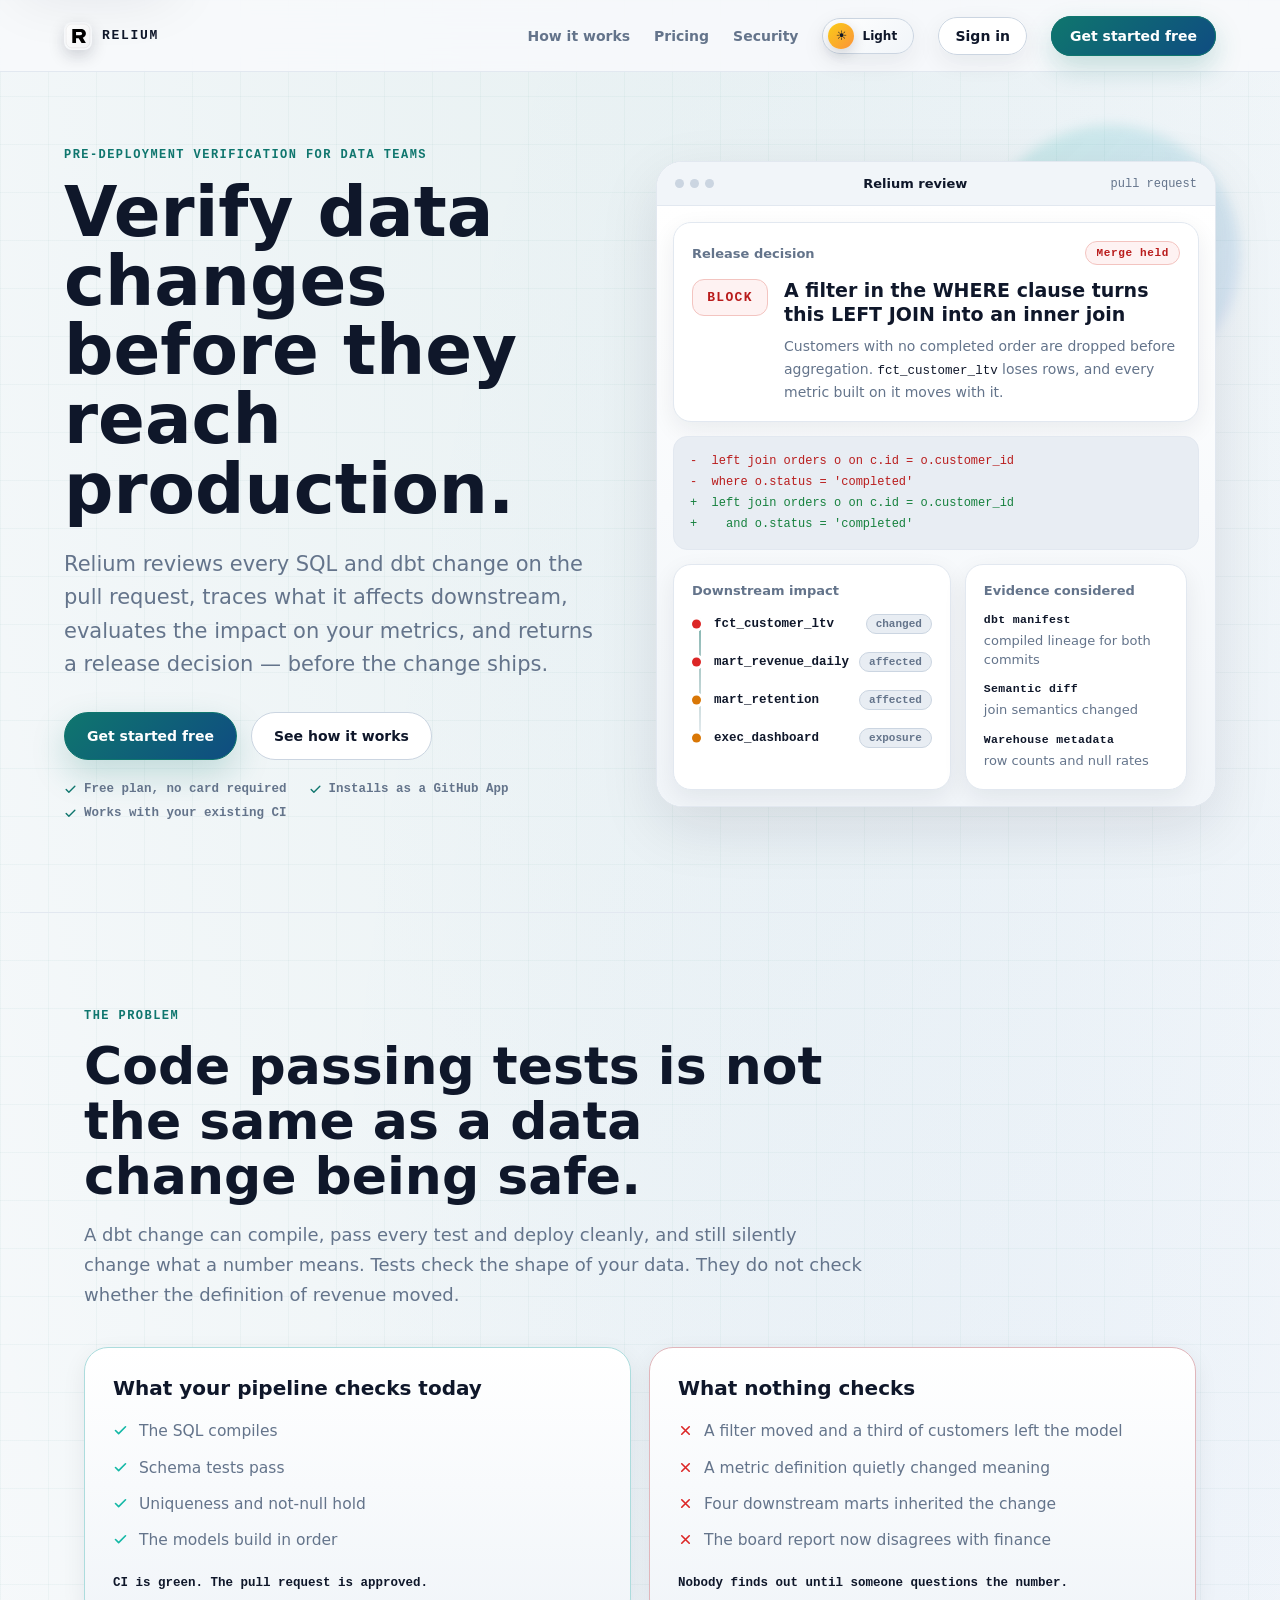
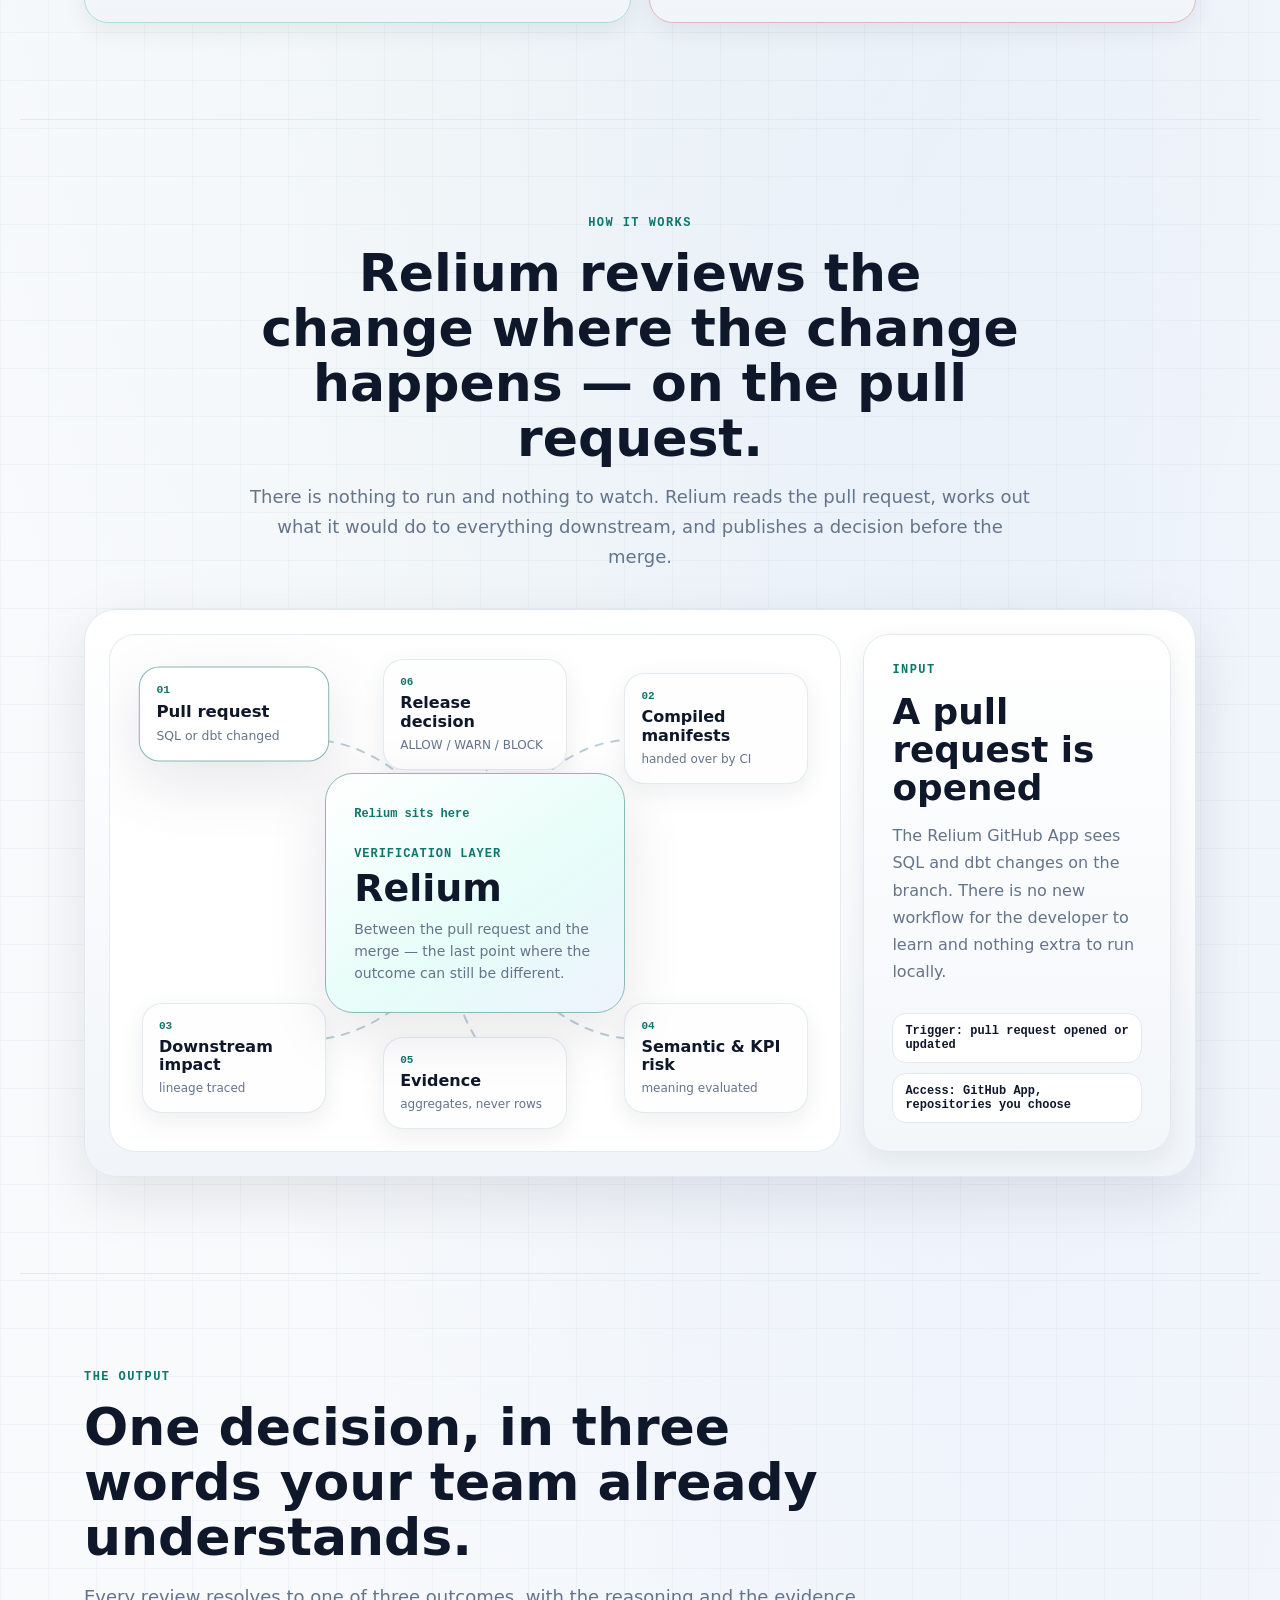
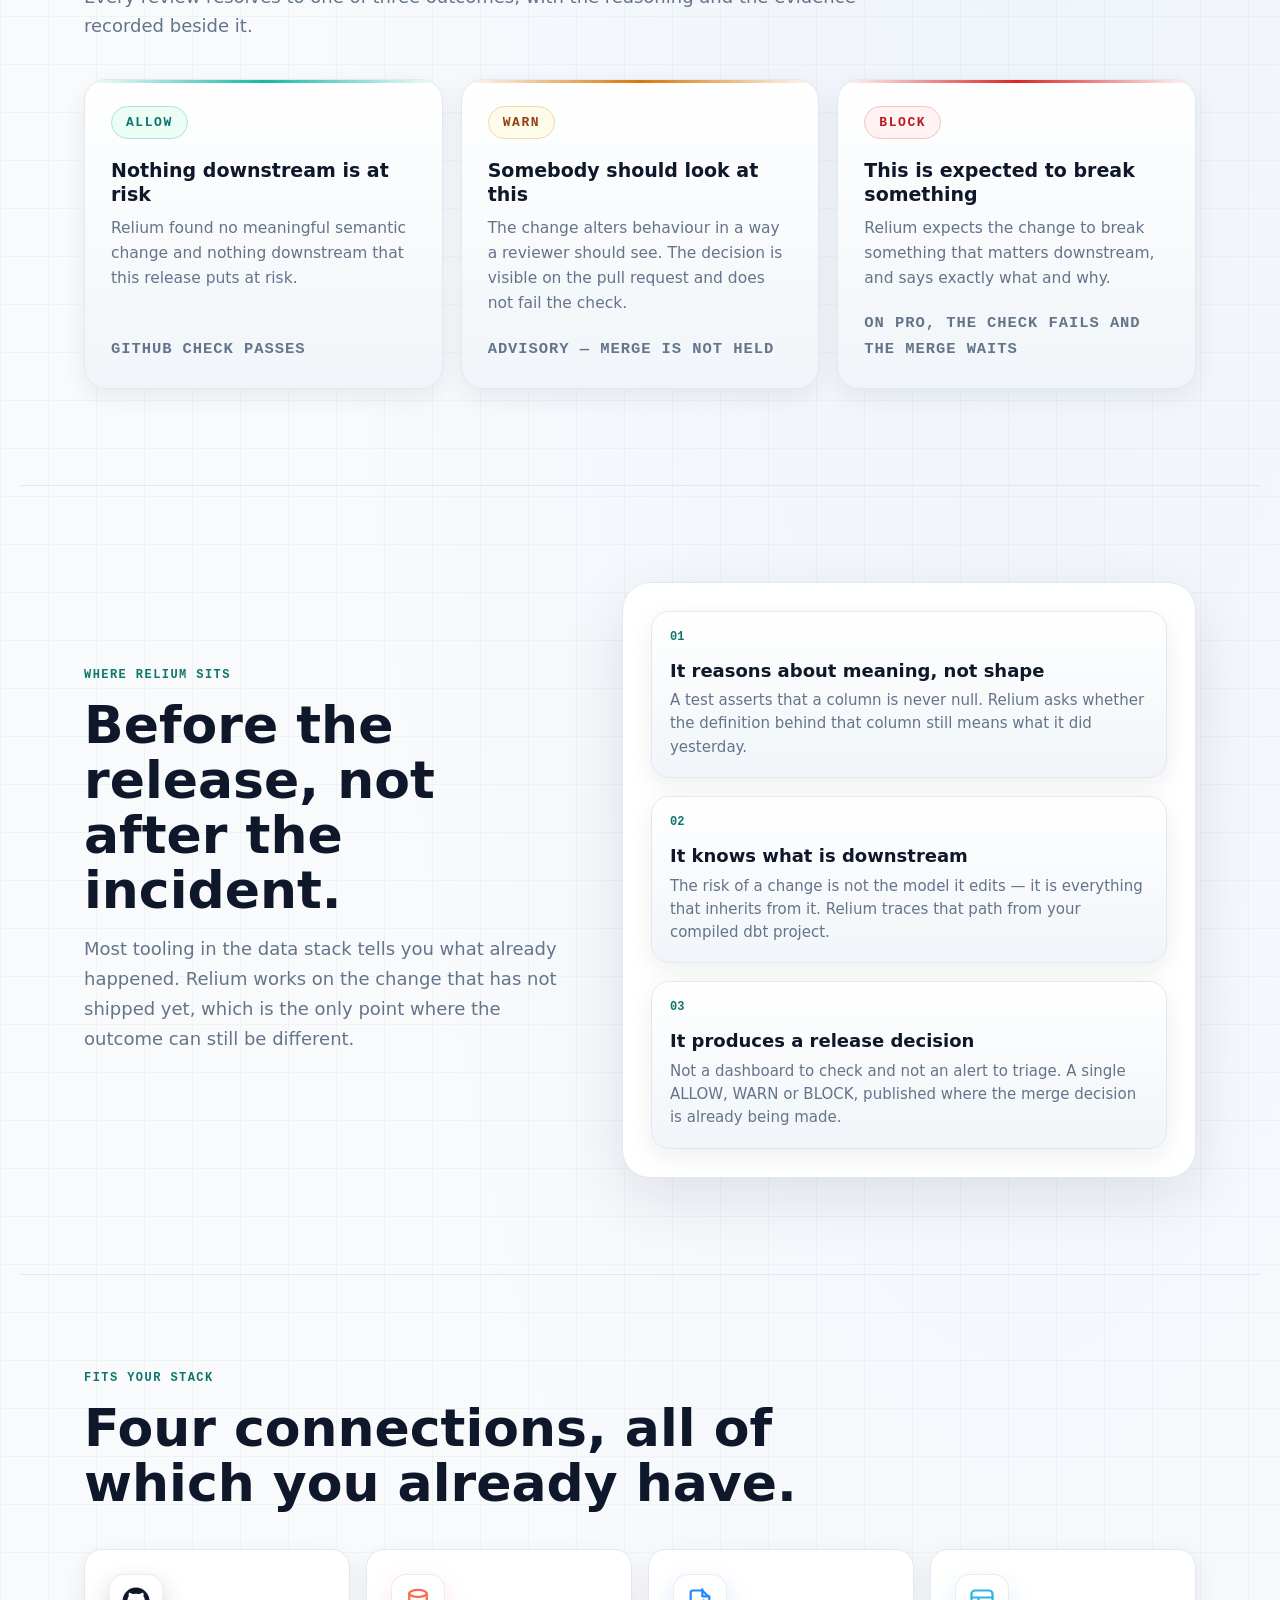
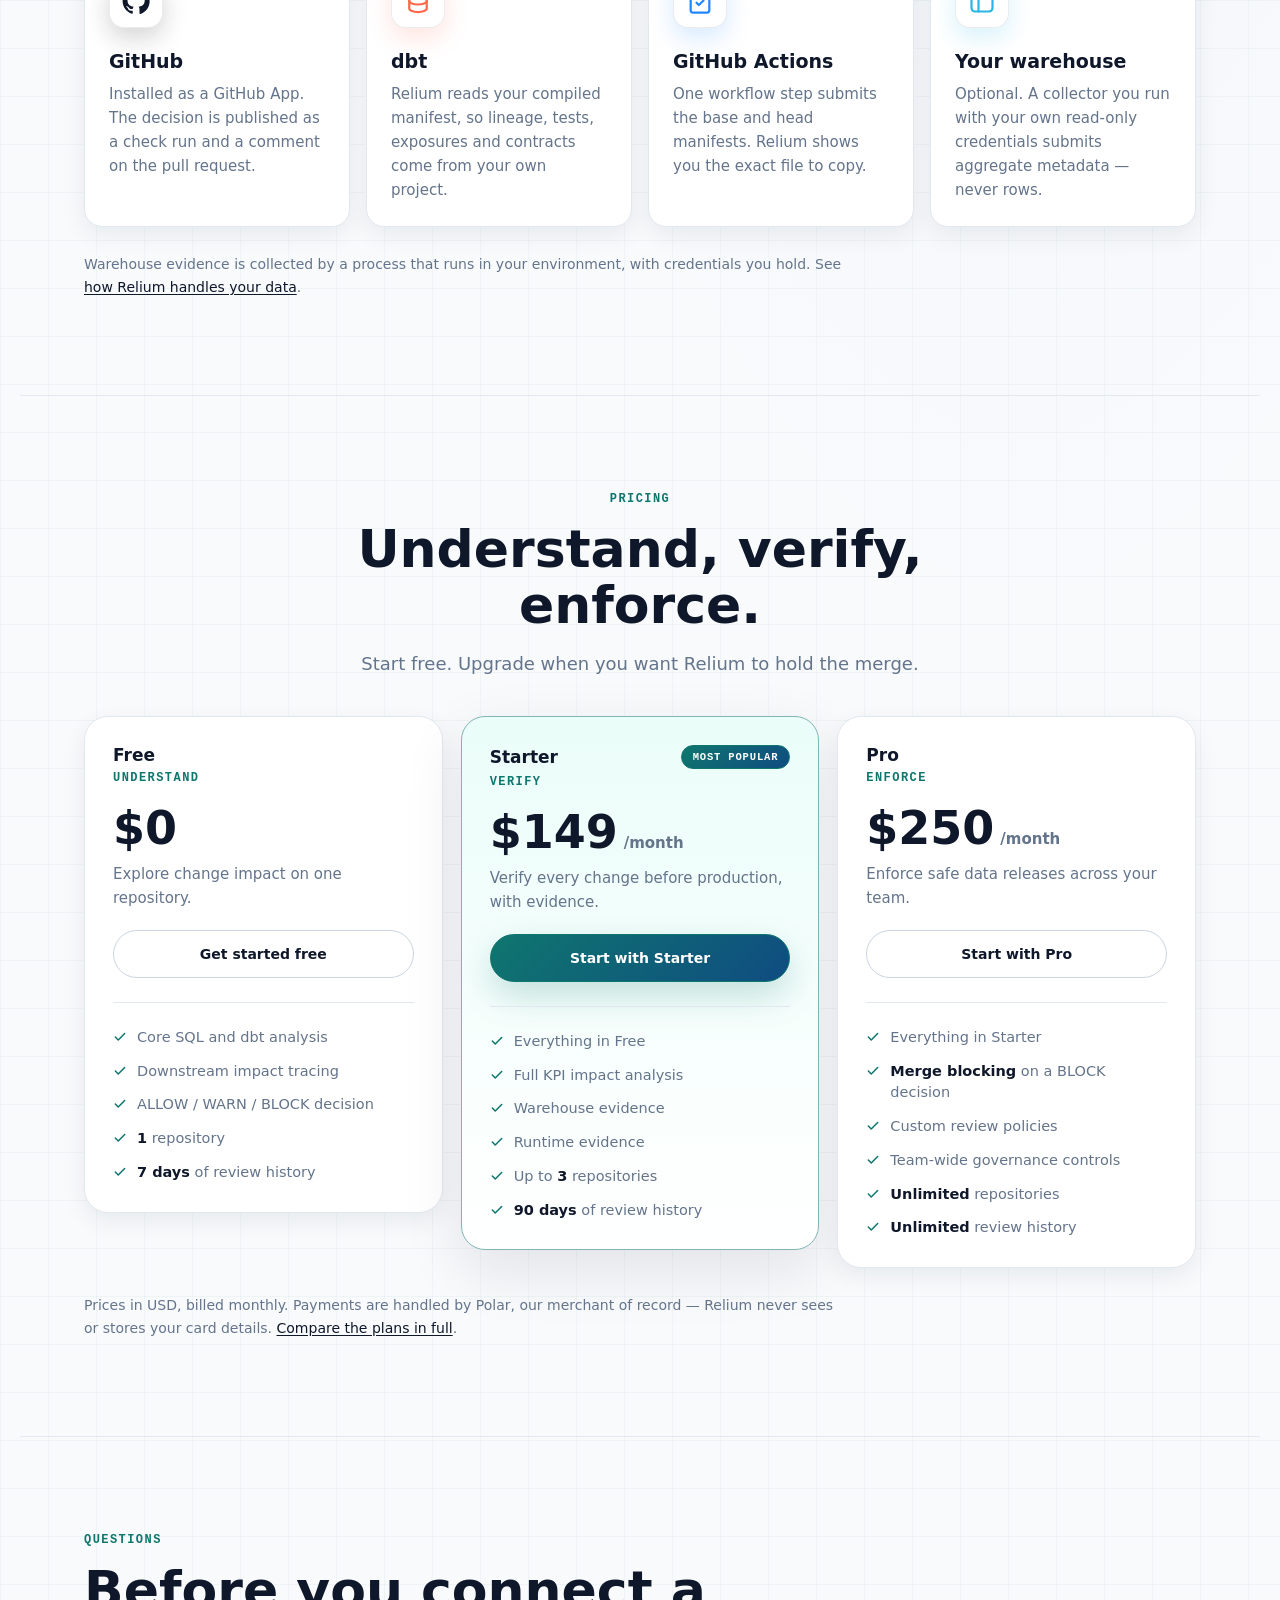
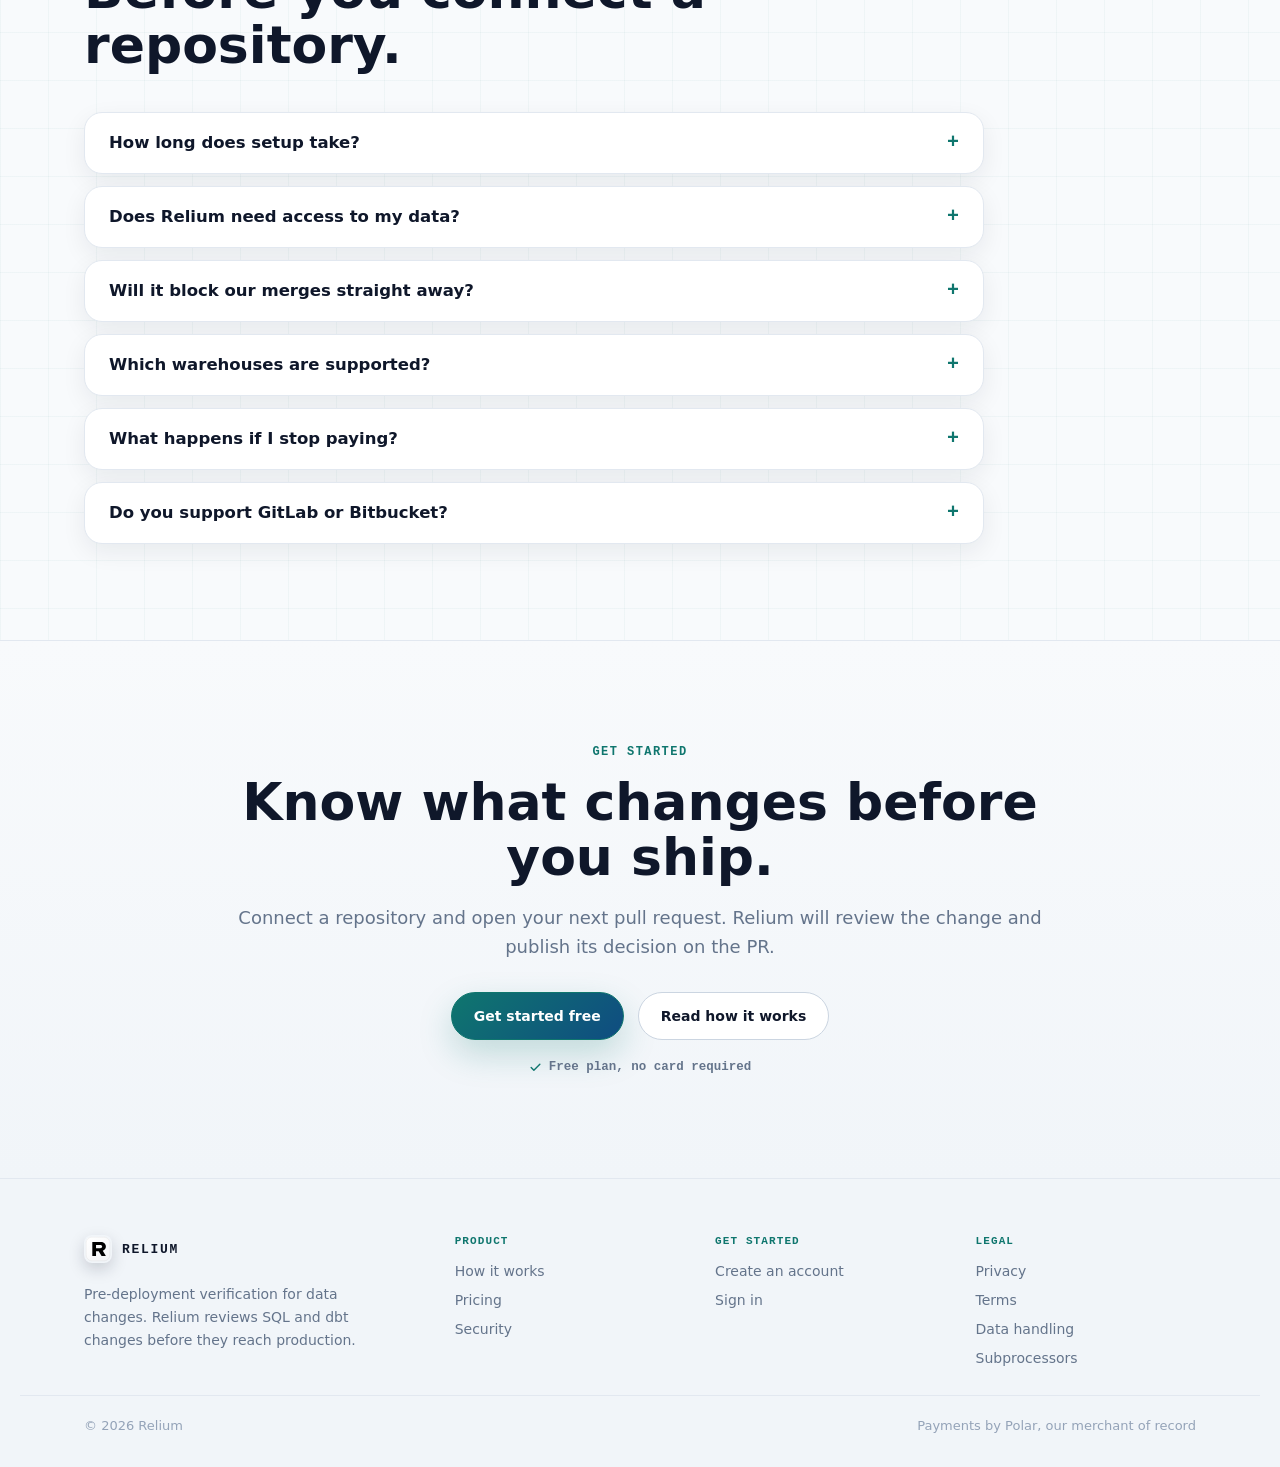
==== commit c26018fc: "Bring the PR-review positioning onto the production visual identity PR #1 fixed the product story bu" ====
--- a/index.html
+++ b/index.html
@@ -1,153 +1,109 @@
 <!DOCTYPE html>
-<html lang="en" data-theme="light">
+<html lang="en">
 <head>
 <meta charset="UTF-8">
-<meta name="viewport" content="width=device-width, initial-scale=1">
+<meta name="viewport" content="width=device-width, initial-scale=1.0">
 <title>Relium — Verify data changes before they reach production</title>
-<meta name="description" content="Relium reviews SQL and dbt pull requests, traces downstream and KPI impact, and returns an ALLOW, WARN or BLOCK decision before the change reaches production.">
+<meta name="description" content="Relium reviews SQL and dbt changes on the pull request, traces downstream impact, evaluates semantic and KPI impact, and returns an ALLOW, WARN or BLOCK release decision before the change ships.">
 <meta name="color-scheme" content="light dark">
 <link rel="canonical" href="https://relium.dev/">
 <meta property="og:type" content="website">
 <meta property="og:url" content="https://relium.dev/">
 <meta property="og:title" content="Relium — Verify data changes before they reach production">
-<meta property="og:description" content="Relium reviews SQL and dbt pull requests, traces downstream and KPI impact, and returns an ALLOW, WARN or BLOCK decision before the change reaches production.">
+<meta property="og:description" content="Relium reviews SQL and dbt changes on the pull request, traces downstream impact, evaluates semantic and KPI impact, and returns a release decision before the change ships.">
+<link rel="stylesheet" href="/relium.css">
 <link rel="icon" type="image/svg+xml" href="/relium-logo.svg">
-<link rel="preload" href="/fonts/Geist-Variable.woff2" as="font" type="font/woff2" crossorigin>
-<link rel="stylesheet" href="/relium.css">
-<script>
-  // Apply the stored theme before first paint so there is no flash. Same key
-  // the application uses.
-  (function () {
-    try {
-      document.documentElement.classList.add('js')
-      var stored = localStorage.getItem('relium.theme')
-      if (stored === 'dark' || stored === 'light') {
-        document.documentElement.setAttribute('data-theme', stored)
-      }
-    } catch (e) { /* storage blocked — the light default already applies */ }
-  }())
-</script>
 </head>
 <body>
 <a class="skip-link" href="#main">Skip to content</a>
 
-<nav class="site-nav" aria-label="Primary">
-  <div class="nav-inner">
-    <a class="brand" href="/" aria-label="Relium home">
-      <span class="brand-mark" aria-hidden="true">R</span>
-      Relium
-    </a>
-    <ul class="nav-links">
-      <li><a href="/how-it-works">How it works</a></li>
-      <li><a href="/pricing">Pricing</a></li>
-      <li><a href="/security">Security</a></li>
-    </ul>
-    <div class="nav-actions">
-      <button class="theme-btn" type="button" data-theme-toggle aria-label="Switch to dark theme" title="Switch to dark theme">
-        <svg class="icon-moon" width="15" height="15" viewBox="0 0 24 24" fill="none" stroke="currentColor" stroke-width="2" stroke-linecap="round" stroke-linejoin="round" aria-hidden="true"><path d="M21 12.79A9 9 0 1 1 11.21 3 7 7 0 0 0 21 12.79z"/></svg>
-        <svg class="icon-sun" width="15" height="15" viewBox="0 0 24 24" fill="none" stroke="currentColor" stroke-width="2" stroke-linecap="round" stroke-linejoin="round" aria-hidden="true"><circle cx="12" cy="12" r="4"/><path d="M12 2v2M12 20v2M4.9 4.9l1.4 1.4M17.7 17.7l1.4 1.4M2 12h2M20 12h2M4.9 19.1l1.4-1.4M17.7 6.3l1.4-1.4"/></svg>
-      </button>
-      <a class="btn btn-signin" href="https://app.relium.dev/onboarding">Sign in</a>
-      <a class="btn btn-primary" href="https://app.relium.dev/onboarding?start=1">Get started free</a>
-      <button class="nav-toggle" type="button" data-nav-toggle aria-expanded="false" aria-controls="mobile-menu" aria-label="Open menu">
-        <svg width="17" height="17" viewBox="0 0 24 24" fill="none" stroke="currentColor" stroke-width="2" stroke-linecap="round" aria-hidden="true"><path d="M3 6h18M3 12h18M3 18h18"/></svg>
-      </button>
-    </div>
-  </div>
-</nav>
-
-<div class="mobile-menu" id="mobile-menu" data-open="false">
-  <ul>
+<nav class="site-nav" aria-label="Primary navigation">
+  <a class="nav-logo" href="/" aria-label="Relium home">
+    <span class="logo-mark"></span>
+    RELIUM
+  </a>
+  <button class="mobile-menu-toggle" type="button" aria-expanded="false" aria-controls="mobile-menu" aria-label="Toggle navigation"><span></span></button>
+  <ul class="nav-links">
     <li><a href="/how-it-works">How it works</a></li>
     <li><a href="/pricing">Pricing</a></li>
     <li><a href="/security">Security</a></li>
+    <li><button class="theme-toggle" type="button" aria-label="Switch to dark mode" aria-pressed="false" data-theme-toggle><span></span><b data-theme-label>Light</b></button></li>
+    <li><a class="nav-signin" href="https://app.relium.dev/onboarding">Sign in</a></li>
+    <li><a class="nav-cta" href="https://app.relium.dev/onboarding?start=1">Get started free</a></li>
   </ul>
-  <div class="mobile-actions">
-    <a class="btn btn-block" href="https://app.relium.dev/onboarding">Sign in</a>
-    <a class="btn btn-primary btn-block" href="https://app.relium.dev/onboarding?start=1">Get started free</a>
-  </div>
+</nav>
+
+<div class="mobile-menu" id="mobile-menu">
+  <a href="/how-it-works">How it works</a>
+  <a href="/pricing">Pricing</a>
+  <a href="/security">Security</a>
+  <button class="theme-toggle theme-toggle-mobile" type="button" aria-label="Switch to dark mode" aria-pressed="false" data-theme-toggle><span></span><b data-theme-label>Light</b></button>
+  <a class="mobile-signin" href="https://app.relium.dev/onboarding">Sign in</a>
+  <a class="mobile-cta" href="https://app.relium.dev/onboarding?start=1">Get started free</a>
 </div>
 
 <main id="main">
-
-  <!-- ==================================================================
-       HERO — what it is, who it is for, what to do next.
-       ================================================================== -->
   <section class="hero">
-    <div class="wrap hero-inner">
-      <div class="reveal">
+    <div class="hero-grid">
+      <div class="hero-copy reveal">
         <span class="eyebrow">Pre-deployment verification for data teams</span>
         <h1>Verify data changes before they reach production.</h1>
-        <p class="hero-sub">
-          Relium reviews every SQL and dbt change on the pull request, traces
-          what it affects downstream, evaluates the impact on your metrics, and
-          returns a release decision — before the change ships.
-        </p>
-        <div class="hero-actions">
-          <a class="btn btn-primary btn-lg" href="https://app.relium.dev/onboarding?start=1">Get started free</a>
-          <a class="btn btn-lg" href="#how">See how it works</a>
+        <p class="hero-subtitle">Relium reviews every SQL and dbt change on the pull request, traces what it affects downstream, evaluates the impact on your metrics, and returns a release decision — before the change ships.</p>
+        <div class="actions">
+          <a class="btn btn-primary" href="https://app.relium.dev/onboarding?start=1">Get started free</a>
+          <a class="btn btn-secondary" href="#pipeline">See how it works</a>
         </div>
-        <p class="hero-note">
-          <span>
-            <svg width="13" height="13" viewBox="0 0 24 24" fill="none" stroke="currentColor" stroke-width="2.4" stroke-linecap="round" stroke-linejoin="round" aria-hidden="true"><path d="M20 6 9 17l-5-5"/></svg>
-            Free plan, no card required
-          </span>
-          <span>
-            <svg width="13" height="13" viewBox="0 0 24 24" fill="none" stroke="currentColor" stroke-width="2.4" stroke-linecap="round" stroke-linejoin="round" aria-hidden="true"><path d="M20 6 9 17l-5-5"/></svg>
-            Installs as a GitHub App
-          </span>
-          <span>
-            <svg width="13" height="13" viewBox="0 0 24 24" fill="none" stroke="currentColor" stroke-width="2.4" stroke-linecap="round" stroke-linejoin="round" aria-hidden="true"><path d="M20 6 9 17l-5-5"/></svg>
-            Works with your existing CI
-          </span>
-        </p>
-      </div>
-
-      <!-- The product figure. Every label here is vocabulary the product
-           actually uses: the decision, the traced downstream models, the
-           evidence classes, the diff. No metric describes a real customer. -->
-      <div class="reveal" aria-labelledby="figure-caption">
-        <p id="figure-caption" class="sr-only">
-          An illustration of a Relium review: a filtered LEFT JOIN in a dbt model
-          receives a BLOCK decision, with the downstream models it affects, the
-          evidence considered, and the offending diff.
-        </p>
-        <div class="figure-shell" role="img" aria-describedby="figure-caption">
-          <div class="figure-bar">
-            <span class="figure-dots" aria-hidden="true"><i></i><i></i><i></i></span>
+        <ul class="hero-proof">
+          <li><svg width="13" height="13" viewBox="0 0 24 24" fill="none" stroke="currentColor" stroke-width="2.6" stroke-linecap="round" stroke-linejoin="round" aria-hidden="true"><path d="M20 6 9 17l-5-5"/></svg>Free plan, no card required</li>
+          <li><svg width="13" height="13" viewBox="0 0 24 24" fill="none" stroke="currentColor" stroke-width="2.6" stroke-linecap="round" stroke-linejoin="round" aria-hidden="true"><path d="M20 6 9 17l-5-5"/></svg>Installs as a GitHub App</li>
+          <li><svg width="13" height="13" viewBox="0 0 24 24" fill="none" stroke="currentColor" stroke-width="2.6" stroke-linecap="round" stroke-linejoin="round" aria-hidden="true"><path d="M20 6 9 17l-5-5"/></svg>Works with your existing CI</li>
+        </ul>
+      </div>
+
+      <!-- The product figure. Every label is vocabulary the product actually
+           uses: the decision, the traced downstream models, the evidence
+           classes, the diff. No number here describes a real customer. -->
+      <aside class="product-mockup reveal" aria-labelledby="figure-caption">
+        <p id="figure-caption" class="sr-only">An illustration of a Relium review: a filtered LEFT JOIN in a dbt model receives a BLOCK decision, with the downstream models it affects and the evidence considered.</p>
+        <div class="mockup-shell">
+          <div class="mockup-topbar">
+            <div>
+              <span class="window-dot"></span><span class="window-dot"></span><span class="window-dot"></span>
+            </div>
             <strong>Relium review</strong>
-            <span class="figure-ref">pull request</span>
+            <span class="mockup-status">pull request</span>
           </div>
-          <div class="figure-body">
-
-            <div class="decision-row">
-              <span class="decision-verdict">BLOCK</span>
-              <div>
-                <p class="decision-title">Filter in the WHERE clause turns a LEFT JOIN into an inner join</p>
-                <p>
-                  Customers with no completed order are dropped before aggregation.
-                  <code>fct_customer_ltv</code> loses rows, and every metric built on it moves with it.
-                </p>
+          <div class="mockup-body">
+            <div class="card">
+              <div class="card-head">
+                <span>Release decision</span>
+                <strong class="status-pill block">Merge held</strong>
+              </div>
+              <div class="decision-row">
+                <span class="decision-chip">BLOCK</span>
+                <div>
+                  <p class="decision-title">A filter in the WHERE clause turns this LEFT JOIN into an inner join</p>
+                  <p>Customers with no completed order are dropped before aggregation. <code>fct_customer_ltv</code> loses rows, and every metric built on it moves with it.</p>
+                </div>
               </div>
             </div>
 
             <pre class="figure-code" aria-hidden="true"><span class="del">-  left join orders o on c.id = o.customer_id
--  where o.status = 'completed'</span>
-<span class="add">+  left join orders o on c.id = o.customer_id
+-  where o.status = 'completed'</span><span class="add">+  left join orders o on c.id = o.customer_id
 +    and o.status = 'completed'</span></pre>
 
-            <div class="figure-grid">
-              <div class="figure-panel">
-                <span class="label">Downstream impact</span>
-                <ul class="lineage">
-                  <li data-tone="block"><span class="dot"></span><span class="name">fct_customer_ltv</span><span class="tag">changed</span></li>
-                  <li data-tone="block"><span class="dot"></span><span class="name">mart_revenue_daily</span><span class="tag">affected</span></li>
-                  <li data-tone="review"><span class="dot"></span><span class="name">mart_retention</span><span class="tag">affected</span></li>
-                  <li data-tone="review"><span class="dot"></span><span class="name">exp_exec_dashboard</span><span class="tag">exposure</span></li>
+            <div class="mockup-grid">
+              <div class="card">
+                <div class="card-head"><span>Downstream impact</span></div>
+                <ul class="asset-list lineage-trace" aria-label="Affected models">
+                  <li data-tone="block"><span class="asset-name">fct_customer_ltv</span><span class="hop-badge">changed</span></li>
+                  <li data-tone="block"><span class="asset-name">mart_revenue_daily</span><span class="hop-badge">affected</span></li>
+                  <li data-tone="warn"><span class="asset-name">mart_retention</span><span class="hop-badge">affected</span></li>
+                  <li data-tone="warn"><span class="asset-name">exec_dashboard</span><span class="hop-badge">exposure</span></li>
                 </ul>
               </div>
-              <div class="figure-panel">
-                <span class="label">Evidence considered</span>
+              <div class="card">
+                <div class="card-head"><span>Evidence considered</span></div>
                 <ul class="evidence-list">
                   <li><b>dbt manifest</b>compiled lineage for both commits</li>
                   <li><b>Semantic diff</b>join semantics changed</li>
@@ -155,383 +111,331 @@
                 </ul>
               </div>
             </div>
-
           </div>
         </div>
-      </div>
-    </div>
-  </section>
-
-  <!-- ==================================================================
-       PROBLEM
-       ================================================================== -->
-  <section class="section-alt" id="problem">
-    <div class="wrap">
-      <div class="section-head reveal">
-        <span class="eyebrow">The problem</span>
-        <h2>Code passing tests is not the same as a data change being safe.</h2>
-        <p>
-          A dbt change can compile, pass every test and deploy cleanly, and still
-          silently change what a number means. Tests check the shape of your
-          data. They do not check whether the definition of revenue moved.
-        </p>
-      </div>
-
-      <div class="contrast reveal">
-        <div>
-          <h3>What your pipeline checks today</h3>
-          <ul>
-            <li class="pass"><svg width="15" height="15" viewBox="0 0 24 24" fill="none" stroke="currentColor" stroke-width="2.4" stroke-linecap="round" stroke-linejoin="round" aria-hidden="true"><path d="M20 6 9 17l-5-5"/></svg> The SQL compiles</li>
-            <li class="pass"><svg width="15" height="15" viewBox="0 0 24 24" fill="none" stroke="currentColor" stroke-width="2.4" stroke-linecap="round" stroke-linejoin="round" aria-hidden="true"><path d="M20 6 9 17l-5-5"/></svg> Schema tests pass</li>
-            <li class="pass"><svg width="15" height="15" viewBox="0 0 24 24" fill="none" stroke="currentColor" stroke-width="2.4" stroke-linecap="round" stroke-linejoin="round" aria-hidden="true"><path d="M20 6 9 17l-5-5"/></svg> Uniqueness and not-null hold</li>
-            <li class="pass"><svg width="15" height="15" viewBox="0 0 24 24" fill="none" stroke="currentColor" stroke-width="2.4" stroke-linecap="round" stroke-linejoin="round" aria-hidden="true"><path d="M20 6 9 17l-5-5"/></svg> The models build in order</li>
-          </ul>
-          <p class="verdict">CI is green. The pull request is approved.</p>
+      </aside>
+    </div>
+  </section>
+
+  <section class="section problem-section" id="problem">
+    <div class="section-heading reveal">
+      <span class="eyebrow">The problem</span>
+      <h2>Code passing tests is not the same as a data change being safe.</h2>
+      <p>A dbt change can compile, pass every test and deploy cleanly, and still silently change what a number means. Tests check the shape of your data. They do not check whether the definition of revenue moved.</p>
+    </div>
+    <div class="contrast reveal">
+      <div class="contrast-panel" data-tone="pass">
+        <h3>What your pipeline checks today</h3>
+        <ul class="contrast-list">
+          <li class="pass"><svg width="15" height="15" viewBox="0 0 24 24" fill="none" stroke="currentColor" stroke-width="2.6" stroke-linecap="round" stroke-linejoin="round" aria-hidden="true"><path d="M20 6 9 17l-5-5"/></svg><span>The SQL compiles</span></li>
+          <li class="pass"><svg width="15" height="15" viewBox="0 0 24 24" fill="none" stroke="currentColor" stroke-width="2.6" stroke-linecap="round" stroke-linejoin="round" aria-hidden="true"><path d="M20 6 9 17l-5-5"/></svg><span>Schema tests pass</span></li>
+          <li class="pass"><svg width="15" height="15" viewBox="0 0 24 24" fill="none" stroke="currentColor" stroke-width="2.6" stroke-linecap="round" stroke-linejoin="round" aria-hidden="true"><path d="M20 6 9 17l-5-5"/></svg><span>Uniqueness and not-null hold</span></li>
+          <li class="pass"><svg width="15" height="15" viewBox="0 0 24 24" fill="none" stroke="currentColor" stroke-width="2.6" stroke-linecap="round" stroke-linejoin="round" aria-hidden="true"><path d="M20 6 9 17l-5-5"/></svg><span>The models build in order</span></li>
+        </ul>
+        <p class="contrast-verdict">CI is green. The pull request is approved.</p>
+      </div>
+      <div class="contrast-panel" data-tone="fail">
+        <h3>What nothing checks</h3>
+        <ul class="contrast-list">
+          <li class="fail"><svg width="15" height="15" viewBox="0 0 24 24" fill="none" stroke="currentColor" stroke-width="2.6" stroke-linecap="round" stroke-linejoin="round" aria-hidden="true"><path d="M18 6 6 18M6 6l12 12"/></svg><span>A filter moved and a third of customers left the model</span></li>
+          <li class="fail"><svg width="15" height="15" viewBox="0 0 24 24" fill="none" stroke="currentColor" stroke-width="2.6" stroke-linecap="round" stroke-linejoin="round" aria-hidden="true"><path d="M18 6 6 18M6 6l12 12"/></svg><span>A metric definition quietly changed meaning</span></li>
+          <li class="fail"><svg width="15" height="15" viewBox="0 0 24 24" fill="none" stroke="currentColor" stroke-width="2.6" stroke-linecap="round" stroke-linejoin="round" aria-hidden="true"><path d="M18 6 6 18M6 6l12 12"/></svg><span>Four downstream marts inherited the change</span></li>
+          <li class="fail"><svg width="15" height="15" viewBox="0 0 24 24" fill="none" stroke="currentColor" stroke-width="2.6" stroke-linecap="round" stroke-linejoin="round" aria-hidden="true"><path d="M18 6 6 18M6 6l12 12"/></svg><span>The board report now disagrees with finance</span></li>
+        </ul>
+        <p class="contrast-verdict">Nobody finds out until someone questions the number.</p>
+      </div>
+    </div>
+  </section>
+
+  <section class="section pipeline-section" id="pipeline">
+    <div class="section-heading centered reveal">
+      <span class="eyebrow">How it works</span>
+      <h2>Relium reviews the change where the change happens — on the pull request.</h2>
+      <p>There is nothing to run and nothing to watch. Relium reads the pull request, works out what it would do to everything downstream, and publishes a decision before the merge.</p>
+    </div>
+    <div class="data-pipeline-graph relium-review-map reveal" aria-label="Interactive map of a Relium review">
+      <div class="review-map-canvas">
+        <svg class="review-map-svg" viewBox="0 0 760 460" preserveAspectRatio="xMidYMid meet" aria-hidden="true">
+          <path class="map-link map-link-pr" d="M126 92 C220 42, 302 82, 366 180"></path>
+          <path class="map-link map-link-sql" d="M628 92 C526 42, 454 82, 394 180"></path>
+          <path class="map-link map-link-blast" d="M112 352 C220 424, 306 358, 366 280"></path>
+          <path class="map-link map-link-alert" d="M648 350 C528 424, 450 356, 394 280"></path>
+          <path class="map-link map-link-fix" d="M380 380 C354 336, 354 304, 378 282"></path>
+          <path class="map-link map-link-block" d="M380 80 C408 126, 408 154, 382 178"></path>
+          <circle class="map-pulse" r="5">
+            <animateMotion class="pipeline-motion" data-delay="0" begin="indefinite" dur="5.4s" repeatCount="indefinite">
+              <mpath href="#map-motion-path"></mpath>
+            </animateMotion>
+          </circle>
+          <path id="map-motion-path" d="M126 92 C220 42, 302 82, 366 180 C386 212, 386 246, 366 280 C306 358, 220 424, 112 352 C220 424, 306 358, 366 280 C450 356, 528 424, 648 350"></path>
+        </svg>
+
+        <button class="review-node node-pr is-selected" type="button" data-pipeline-step="pr" data-title="A pull request is opened" data-kicker="Input" data-body="The Relium GitHub App sees SQL and dbt changes on the branch. There is no new workflow for the developer to learn and nothing extra to run locally." data-metric="Trigger: pull request opened or updated" data-owner="Access: GitHub App, repositories you choose" aria-pressed="true">
+          <span>01</span>
+          <strong>Pull request</strong>
+          <small>SQL or dbt changed</small>
+        </button>
+
+        <button class="review-node node-sql" type="button" data-pipeline-step="manifest" data-title="Your CI hands over the compiled manifests" data-kicker="Handoff" data-body="A short GitHub Actions step submits the dbt manifest for the base and head commits, so Relium reasons about the compiled project rather than guessing from the diff." data-metric="Input: manifest.json, base and head" data-owner="Auth: one repository secret" aria-pressed="false">
+          <span>02</span>
+          <strong>Compiled manifests</strong>
+          <small>handed over by CI</small>
+        </button>
+
+        <button class="review-node node-blast" type="button" data-pipeline-step="impact" data-title="Relium traces the downstream impact" data-kicker="Lineage" data-body="Which models, sources, metrics and exposures depend on what changed — read from your own compiled lineage, not inferred from file names." data-metric="Source: your dbt lineage" data-owner="Covers: models, metrics, exposures" aria-pressed="false">
+          <span>03</span>
+          <strong>Downstream impact</strong>
+          <small>lineage traced</small>
+        </button>
+
+        <button class="review-node node-alert" type="button" data-pipeline-step="semantic" data-title="It evaluates the semantic and KPI risk" data-kicker="Analysis" data-body="Join semantics, filter placement, null handling, cardinality, contract breaks, and changes to the definitions your metrics are built on." data-metric="Checks meaning, not shape" data-owner="Signal: semantic diff between commits" aria-pressed="false">
+          <span>04</span>
+          <strong>Semantic &amp; KPI risk</strong>
+          <small>meaning evaluated</small>
+        </button>
+
+        <button class="review-node node-fix" type="button" data-pipeline-step="evidence" data-title="Warehouse evidence is considered where available" data-kicker="Evidence" data-body="A collector you run, with your own read-only credentials, submits aggregate metadata — row counts, null rates, duplicate keys, freshness. Never rows." data-metric="Aggregate metadata only" data-owner="Runs in your environment" aria-pressed="false">
+          <span>05</span>
+          <strong>Evidence</strong>
+          <small>aggregates, never rows</small>
+        </button>
+
+        <button class="review-node node-block" type="button" data-pipeline-step="decision" data-title="The decision is published on the pull request" data-kicker="Output" data-body="One check run and one comment, with the reasoning and the evidence behind it. On Pro, a blocking decision can fail the check and hold the merge." data-metric="Decision: ALLOW / WARN / BLOCK" data-owner="Published: GitHub check and comment" aria-pressed="false">
+          <span>06</span>
+          <strong>Release decision</strong>
+          <small>ALLOW / WARN / BLOCK</small>
+        </button>
+
+        <div class="review-map-hub transformation-layer" aria-label="Relium review layer">
+          <em>Relium sits here</em>
+          <b class="risk-caught-badge">Decision returned</b>
+          <span>Verification layer</span>
+          <strong>Relium</strong>
+          <p>Between the pull request and the merge — the last point where the outcome can still be different.</p>
         </div>
-        <div>
-          <h3>What nothing checks</h3>
-          <ul>
-            <li class="fail"><svg width="15" height="15" viewBox="0 0 24 24" fill="none" stroke="currentColor" stroke-width="2.4" stroke-linecap="round" stroke-linejoin="round" aria-hidden="true"><path d="M18 6 6 18M6 6l12 12"/></svg> A filter moved and 30% of customers left the model</li>
-            <li class="fail"><svg width="15" height="15" viewBox="0 0 24 24" fill="none" stroke="currentColor" stroke-width="2.4" stroke-linecap="round" stroke-linejoin="round" aria-hidden="true"><path d="M18 6 6 18M6 6l12 12"/></svg> A metric definition quietly changed meaning</li>
-            <li class="fail"><svg width="15" height="15" viewBox="0 0 24 24" fill="none" stroke="currentColor" stroke-width="2.4" stroke-linecap="round" stroke-linejoin="round" aria-hidden="true"><path d="M18 6 6 18M6 6l12 12"/></svg> Four downstream marts inherited the change</li>
-            <li class="fail"><svg width="15" height="15" viewBox="0 0 24 24" fill="none" stroke="currentColor" stroke-width="2.4" stroke-linecap="round" stroke-linejoin="round" aria-hidden="true"><path d="M18 6 6 18M6 6l12 12"/></svg> The board report now disagrees with finance</li>
-          </ul>
-          <p class="verdict">Nobody finds out until someone questions the number.</p>
+      </div>
+
+      <aside class="pipeline-inspector" aria-live="polite">
+        <p class="eyebrow" data-inspector-kicker>Input</p>
+        <h3 data-inspector-title>A pull request is opened</h3>
+        <p data-inspector-body>The Relium GitHub App sees SQL and dbt changes on the branch. There is no new workflow for the developer to learn and nothing extra to run locally.</p>
+        <div class="inspector-facts">
+          <span data-inspector-metric>Trigger: pull request opened or updated</span>
+          <span data-inspector-owner>Access: GitHub App, repositories you choose</span>
         </div>
-      </div>
-    </div>
-  </section>
-
-  <!-- ==================================================================
-       HOW IT WORKS
-       ================================================================== -->
-  <section class="section" id="how">
-    <div class="wrap">
-      <div class="section-head reveal">
-        <span class="eyebrow">How it works</span>
-        <h2>Relium reviews the change where the change happens — on the pull request.</h2>
-        <p>
-          There is nothing to run and nothing to watch. Relium reads the pull
-          request, works out what it would do, and posts the decision back.
-        </p>
-      </div>
-
-      <div class="steps reveal">
-        <div class="step">
-          <span class="step-n" aria-hidden="true">1</span>
-          <div>
-            <h3>A developer opens a pull request</h3>
-            <p>The Relium GitHub App sees SQL and dbt changes on the branch. No new workflow for the developer to learn.</p>
-          </div>
-        </div>
-        <div class="step">
-          <span class="step-n" aria-hidden="true">2</span>
-          <div>
-            <h3>Your CI hands over the compiled manifests</h3>
-            <p>A short GitHub Actions step submits the dbt manifest for the base and head commits, so Relium reasons about the compiled project rather than guessing from the diff.</p>
-          </div>
-        </div>
-        <div class="step">
-          <span class="step-n" aria-hidden="true">3</span>
-          <div>
-            <h3>Relium traces the downstream impact</h3>
-            <p>Which models, sources, metrics and exposures depend on what changed — read from your own lineage, not inferred from file names.</p>
-          </div>
-        </div>
-        <div class="step">
-          <span class="step-n" aria-hidden="true">4</span>
-          <div>
-            <h3>It evaluates the semantic and KPI risk</h3>
-            <p>Join semantics, filter placement, null handling, cardinality, contract breaks and changes to the definitions your metrics are built on.</p>
-          </div>
-        </div>
-        <div class="step">
-          <span class="step-n" aria-hidden="true">5</span>
-          <div>
-            <h3>Warehouse evidence is considered where available</h3>
-            <p>A collector you run, with your own read-only credentials, submits aggregate metadata — row counts, null rates, duplicate keys, freshness. Never rows.</p>
-          </div>
-        </div>
-        <div class="step">
-          <span class="step-n" aria-hidden="true">6</span>
-          <div>
-            <h3>The decision is published on the pull request</h3>
-            <p>One check run and one comment, with the reasoning and the evidence behind it. On Pro, a blocking decision can fail the check and hold the merge.</p>
-          </div>
-        </div>
-      </div>
-    </div>
-  </section>
-
-  <!-- ==================================================================
-       THE DECISION
-       ================================================================== -->
-  <section class="section-alt" id="decisions">
-    <div class="wrap">
-      <div class="section-head reveal">
-        <span class="eyebrow">The output</span>
-        <h2>One decision, in three words your team already understands.</h2>
-        <p>
-          Every review resolves to one of three outcomes, with the reasoning and
-          the evidence recorded beside it.
-        </p>
-      </div>
-      <div class="verdicts reveal">
-        <div class="verdict-card" data-tone="safe">
-          <span class="tag">ALLOW</span>
-          <p>Relium found no meaningful semantic change and nothing downstream that this release puts at risk. The check passes.</p>
-        </div>
-        <div class="verdict-card" data-tone="review">
-          <span class="tag">WARN</span>
-          <p>The change alters behaviour in a way somebody should look at. The decision is visible on the pull request and does not fail the check.</p>
-        </div>
-        <div class="verdict-card" data-tone="block">
-          <span class="tag">BLOCK</span>
-          <p>Relium expects this change to break something that matters downstream. On Pro, this fails the GitHub check and the merge waits.</p>
-        </div>
-      </div>
-    </div>
-  </section>
-
-  <!-- ==================================================================
-       DIFFERENTIATION
-       ================================================================== -->
-  <section class="section" id="different">
-    <div class="wrap">
-      <div class="section-head reveal">
+      </aside>
+    </div>
+  </section>
+
+  <section class="section decisions-section" id="decisions">
+    <div class="section-heading reveal">
+      <span class="eyebrow">The output</span>
+      <h2>One decision, in three words your team already understands.</h2>
+      <p>Every review resolves to one of three outcomes, with the reasoning and the evidence recorded beside it.</p>
+    </div>
+    <div class="verdict-grid">
+      <article class="verdict-card reveal" data-tone="allow">
+        <span class="verdict-tag">ALLOW</span>
+        <h3>Nothing downstream is at risk</h3>
+        <p>Relium found no meaningful semantic change and nothing downstream that this release puts at risk.</p>
+        <p class="verdict-check">GitHub check passes</p>
+      </article>
+      <article class="verdict-card reveal" data-tone="warn">
+        <span class="verdict-tag">WARN</span>
+        <h3>Somebody should look at this</h3>
+        <p>The change alters behaviour in a way a reviewer should see. The decision is visible on the pull request and does not fail the check.</p>
+        <p class="verdict-check">Advisory — merge is not held</p>
+      </article>
+      <article class="verdict-card reveal" data-tone="block">
+        <span class="verdict-tag">BLOCK</span>
+        <h3>This is expected to break something</h3>
+        <p>Relium expects the change to break something that matters downstream, and says exactly what and why.</p>
+        <p class="verdict-check">On Pro, the check fails and the merge waits</p>
+      </article>
+    </div>
+  </section>
+
+  <section class="section chart-section" id="different">
+    <div class="split-section">
+      <div class="section-heading reveal">
         <span class="eyebrow">Where Relium sits</span>
         <h2>Before the release, not after the incident.</h2>
-        <p>
-          Most tooling in the data stack tells you what already happened. Relium
-          works on the change that has not shipped yet, which is the only point
-          where the outcome can still be different.
-        </p>
-      </div>
-      <div class="grid-3 reveal">
-        <div class="card">
-          <span class="card-num">01</span>
-          <h3>It reasons about meaning, not shape</h3>
+        <p>Most tooling in the data stack tells you what already happened. Relium works on the change that has not shipped yet, which is the only point where the outcome can still be different.</p>
+      </div>
+      <div class="relium-impact-chart reveal" aria-label="What makes Relium different">
+        <article class="capability-card">
+          <span>01</span>
+          <strong>It reasons about meaning, not shape</strong>
           <p>A test asserts that a column is never null. Relium asks whether the definition behind that column still means what it did yesterday.</p>
+        </article>
+        <article class="capability-card">
+          <span>02</span>
+          <strong>It knows what is downstream</strong>
+          <p>The risk of a change is not the model it edits — it is everything that inherits from it. Relium traces that path from your compiled dbt project.</p>
+        </article>
+        <article class="capability-card">
+          <span>03</span>
+          <strong>It produces a release decision</strong>
+          <p>Not a dashboard to check and not an alert to triage. A single ALLOW, WARN or BLOCK, published where the merge decision is already being made.</p>
+        </article>
+      </div>
+    </div>
+  </section>
+
+  <section class="section integrations-section" id="connects">
+    <div class="section-heading reveal">
+      <span class="eyebrow">Fits your stack</span>
+      <h2>Four connections, all of which you already have.</h2>
+    </div>
+    <div class="integration-grid">
+      <article class="integration-card reveal">
+        <span class="integration-logo logo-github">
+          <svg viewBox="0 0 24 24" fill="currentColor" aria-hidden="true"><path d="M12 .5C5.7.5.5 5.7.5 12c0 5.1 3.3 9.4 7.9 10.9.6.1.8-.2.8-.6v-2c-3.2.7-3.9-1.5-3.9-1.5-.5-1.3-1.3-1.7-1.3-1.7-1-.7.1-.7.1-.7 1.2.1 1.8 1.2 1.8 1.2 1 1.8 2.7 1.3 3.4 1 .1-.8.4-1.3.7-1.6-2.6-.3-5.3-1.3-5.3-5.8 0-1.3.5-2.3 1.2-3.2-.1-.3-.5-1.5.1-3.1 0 0 1-.3 3.2 1.2a11 11 0 0 1 5.8 0c2.2-1.5 3.2-1.2 3.2-1.2.6 1.6.2 2.8.1 3.1.8.9 1.2 1.9 1.2 3.2 0 4.5-2.7 5.5-5.3 5.8.4.4.8 1.1.8 2.2v3.3c0 .4.2.7.8.6 4.6-1.5 7.9-5.8 7.9-10.9C23.5 5.7 18.3.5 12 .5z"/></svg>
+        </span>
+        <strong>GitHub</strong>
+        <p>Installed as a GitHub App. The decision is published as a check run and a comment on the pull request.</p>
+      </article>
+      <article class="integration-card reveal">
+        <span class="integration-logo logo-dbt">
+          <svg viewBox="0 0 24 24" fill="none" stroke="currentColor" stroke-width="1.9" stroke-linecap="round" stroke-linejoin="round" aria-hidden="true"><ellipse cx="12" cy="5.5" rx="7.5" ry="3"/><path d="M4.5 5.5v13c0 1.7 3.4 3 7.5 3s7.5-1.3 7.5-3v-13"/><path d="M4.5 12c0 1.7 3.4 3 7.5 3s7.5-1.3 7.5-3"/></svg>
+        </span>
+        <strong>dbt</strong>
+        <p>Relium reads your compiled manifest, so lineage, tests, exposures and contracts come from your own project.</p>
+      </article>
+      <article class="integration-card reveal">
+        <span class="integration-logo logo-ci">
+          <svg viewBox="0 0 24 24" fill="none" stroke="currentColor" stroke-width="1.9" stroke-linecap="round" stroke-linejoin="round" aria-hidden="true"><path d="M14 2v6h6"/><path d="M4 5a2 2 0 0 1 2-2h8l6 6v11a2 2 0 0 1-2 2H6a2 2 0 0 1-2-2z"/><path d="m9 13.5 2 2 4-4"/></svg>
+        </span>
+        <strong>GitHub Actions</strong>
+        <p>One workflow step submits the base and head manifests. Relium shows you the exact file to copy.</p>
+      </article>
+      <article class="integration-card reveal">
+        <span class="integration-logo logo-warehouse">
+          <svg viewBox="0 0 24 24" fill="none" stroke="currentColor" stroke-width="1.9" stroke-linecap="round" stroke-linejoin="round" aria-hidden="true"><rect x="3" y="3" width="18" height="18" rx="3"/><path d="M3 9h18M9 9v12"/></svg>
+        </span>
+        <strong>Your warehouse</strong>
+        <p>Optional. A collector you run with your own read-only credentials submits aggregate metadata — never rows.</p>
+      </article>
+    </div>
+    <p class="pricing-note reveal">Warehouse evidence is collected by a process that runs in your environment, with credentials you hold. See <a href="/security">how Relium handles your data</a>.</p>
+  </section>
+
+  <section class="section pricing-section" id="pricing">
+    <div class="section-heading centered reveal">
+      <span class="eyebrow">Pricing</span>
+      <h2>Understand, verify, enforce.</h2>
+      <p>Start free. Upgrade when you want Relium to hold the merge.</p>
+    </div>
+    <div class="plans reveal">
+      <div class="plan">
+        <div class="plan-top"><span class="plan-name">Free</span></div>
+        <p class="plan-tier">Understand</p>
+        <div class="plan-price"><span class="plan-amount">$0</span></div>
+        <p class="plan-headline">Explore change impact on one repository.</p>
+        <a class="btn btn-secondary btn-block" href="https://app.relium.dev/onboarding?start=1">Get started free</a>
+        <ul class="plan-features">
+          <li><svg width="14" height="14" viewBox="0 0 24 24" fill="none" stroke="currentColor" stroke-width="2.6" stroke-linecap="round" stroke-linejoin="round" aria-hidden="true"><path d="M20 6 9 17l-5-5"/></svg><span>Core SQL and dbt analysis</span></li>
+          <li><svg width="14" height="14" viewBox="0 0 24 24" fill="none" stroke="currentColor" stroke-width="2.6" stroke-linecap="round" stroke-linejoin="round" aria-hidden="true"><path d="M20 6 9 17l-5-5"/></svg><span>Downstream impact tracing</span></li>
+          <li><svg width="14" height="14" viewBox="0 0 24 24" fill="none" stroke="currentColor" stroke-width="2.6" stroke-linecap="round" stroke-linejoin="round" aria-hidden="true"><path d="M20 6 9 17l-5-5"/></svg><span>ALLOW / WARN / BLOCK decision</span></li>
+          <li><svg width="14" height="14" viewBox="0 0 24 24" fill="none" stroke="currentColor" stroke-width="2.6" stroke-linecap="round" stroke-linejoin="round" aria-hidden="true"><path d="M20 6 9 17l-5-5"/></svg><span><b>1</b> repository</span></li>
+          <li><svg width="14" height="14" viewBox="0 0 24 24" fill="none" stroke="currentColor" stroke-width="2.6" stroke-linecap="round" stroke-linejoin="round" aria-hidden="true"><path d="M20 6 9 17l-5-5"/></svg><span><b>7 days</b> of review history</span></li>
+        </ul>
+      </div>
+
+      <div class="plan" data-popular="true">
+        <div class="plan-top">
+          <span class="plan-name">Starter</span>
+          <span class="plan-badge">Most popular</span>
         </div>
-        <div class="card">
-          <span class="card-num">02</span>
-          <h3>It knows what is downstream</h3>
-          <p>The risk of a change is not the model it edits — it is everything that inherits from it. Relium traces that path from your compiled dbt project.</p>
-        </div>
-        <div class="card">
-          <span class="card-num">03</span>
-          <h3>It produces a release decision</h3>
-          <p>Not a dashboard to check and not an alert to triage. A single ALLOW, WARN or BLOCK, published where the merge decision is already being made.</p>
-        </div>
-      </div>
-    </div>
-  </section>
-
-  <!-- ==================================================================
-       WHAT IT CONNECTS TO
-       ================================================================== -->
-  <section class="section-alt" id="connects">
-    <div class="wrap">
-      <div class="section-head reveal">
-        <span class="eyebrow">Fits your stack</span>
-        <h2>Four connections, all of which you already have.</h2>
-      </div>
-      <div class="tools reveal">
-        <span class="tool">
-          <svg width="16" height="16" viewBox="0 0 24 24" fill="currentColor" aria-hidden="true"><path d="M12 .5C5.7.5.5 5.7.5 12c0 5.1 3.3 9.4 7.9 10.9.6.1.8-.2.8-.6v-2c-3.2.7-3.9-1.5-3.9-1.5-.5-1.3-1.3-1.7-1.3-1.7-1-.7.1-.7.1-.7 1.2.1 1.8 1.2 1.8 1.2 1 1.8 2.7 1.3 3.4 1 .1-.8.4-1.3.7-1.6-2.6-.3-5.3-1.3-5.3-5.8 0-1.3.5-2.3 1.2-3.2-.1-.3-.5-1.5.1-3.1 0 0 1-.3 3.2 1.2a11 11 0 0 1 5.8 0c2.2-1.5 3.2-1.2 3.2-1.2.6 1.6.2 2.8.1 3.1.8.9 1.2 1.9 1.2 3.2 0 4.5-2.7 5.5-5.3 5.8.4.4.8 1.1.8 2.2v3.3c0 .4.2.7.8.6 4.6-1.5 7.9-5.8 7.9-10.9C23.5 5.7 18.3.5 12 .5z"/></svg>
-          GitHub <small>App and checks</small>
-        </span>
-        <span class="tool">
-          <svg width="16" height="16" viewBox="0 0 24 24" fill="none" stroke="currentColor" stroke-width="1.8" stroke-linecap="round" stroke-linejoin="round" aria-hidden="true"><ellipse cx="12" cy="5" rx="8" ry="3"/><path d="M4 5v14c0 1.7 3.6 3 8 3s8-1.3 8-3V5"/><path d="M4 12c0 1.7 3.6 3 8 3s8-1.3 8-3"/></svg>
-          dbt <small>manifest and lineage</small>
-        </span>
-        <span class="tool">
-          <svg width="16" height="16" viewBox="0 0 24 24" fill="none" stroke="currentColor" stroke-width="1.8" stroke-linecap="round" stroke-linejoin="round" aria-hidden="true"><path d="M14 2v6h6"/><path d="M4 5a2 2 0 0 1 2-2h8l6 6v11a2 2 0 0 1-2 2H6a2 2 0 0 1-2-2z"/><path d="m9 13 2 2 4-4"/></svg>
-          GitHub Actions <small>manifest handoff</small>
-        </span>
-        <span class="tool">
-          <svg width="16" height="16" viewBox="0 0 24 24" fill="none" stroke="currentColor" stroke-width="1.8" stroke-linecap="round" stroke-linejoin="round" aria-hidden="true"><rect x="3" y="3" width="18" height="18" rx="2"/><path d="M9 9h6v6H9z"/></svg>
-          Your warehouse <small>read-only, aggregate metadata</small>
-        </span>
-      </div>
-      <p class="muted reveal" style="margin-top: 20px; font-size: 13.5px;">
-        Warehouse evidence is collected by a process you run in your own
-        environment, with credentials you hold. See
-        <a href="/security" style="text-decoration: underline; text-underline-offset: 2px;">how Relium handles your data</a>.
-      </p>
-    </div>
-  </section>
-
-  <!-- ==================================================================
-       PRICING — mirrors the plans the product actually enforces.
-       ================================================================== -->
-  <section class="section" id="pricing">
-    <div class="wrap">
-      <div class="section-head centered reveal">
-        <span class="eyebrow">Pricing</span>
-        <h2>Understand, verify, enforce.</h2>
-        <p>Start free. Upgrade when you want Relium to hold the merge.</p>
-      </div>
-
-      <div class="plans reveal">
-        <div class="plan">
-          <div class="plan-top"><span class="plan-name">Free</span></div>
-          <p class="plan-tier">Understand</p>
-          <div class="plan-price"><span class="plan-amount">$0</span></div>
-          <p class="plan-headline">Explore change impact on one repository.</p>
-          <a class="btn btn-block" href="https://app.relium.dev/onboarding?start=1">Get started free</a>
-          <ul class="plan-features">
-            <li><svg width="14" height="14" viewBox="0 0 24 24" fill="none" stroke="currentColor" stroke-width="2.4" stroke-linecap="round" stroke-linejoin="round" aria-hidden="true"><path d="M20 6 9 17l-5-5"/></svg> Core SQL and dbt analysis</li>
-            <li><svg width="14" height="14" viewBox="0 0 24 24" fill="none" stroke="currentColor" stroke-width="2.4" stroke-linecap="round" stroke-linejoin="round" aria-hidden="true"><path d="M20 6 9 17l-5-5"/></svg> Downstream impact tracing</li>
-            <li><svg width="14" height="14" viewBox="0 0 24 24" fill="none" stroke="currentColor" stroke-width="2.4" stroke-linecap="round" stroke-linejoin="round" aria-hidden="true"><path d="M20 6 9 17l-5-5"/></svg> ALLOW / WARN / BLOCK decision</li>
-            <li><svg width="14" height="14" viewBox="0 0 24 24" fill="none" stroke="currentColor" stroke-width="2.4" stroke-linecap="round" stroke-linejoin="round" aria-hidden="true"><path d="M20 6 9 17l-5-5"/></svg> <b>1</b> repository</li>
-            <li><svg width="14" height="14" viewBox="0 0 24 24" fill="none" stroke="currentColor" stroke-width="2.4" stroke-linecap="round" stroke-linejoin="round" aria-hidden="true"><path d="M20 6 9 17l-5-5"/></svg> <b>7 days</b> of review history</li>
-          </ul>
-        </div>
-
-        <div class="plan" data-popular="true">
-          <div class="plan-top">
-            <span class="plan-name">Starter</span>
-            <span class="plan-badge">Most popular</span>
-          </div>
-          <p class="plan-tier">Verify</p>
-          <div class="plan-price"><span class="plan-amount">$149</span><span class="plan-cadence">/month</span></div>
-          <p class="plan-headline">Verify every change before production, with evidence.</p>
-          <a class="btn btn-primary btn-block" href="https://app.relium.dev/onboarding?start=1">Start with Starter</a>
-          <ul class="plan-features">
-            <li><svg width="14" height="14" viewBox="0 0 24 24" fill="none" stroke="currentColor" stroke-width="2.4" stroke-linecap="round" stroke-linejoin="round" aria-hidden="true"><path d="M20 6 9 17l-5-5"/></svg> Everything in Free</li>
-            <li><svg width="14" height="14" viewBox="0 0 24 24" fill="none" stroke="currentColor" stroke-width="2.4" stroke-linecap="round" stroke-linejoin="round" aria-hidden="true"><path d="M20 6 9 17l-5-5"/></svg> Full KPI impact analysis</li>
-            <li><svg width="14" height="14" viewBox="0 0 24 24" fill="none" stroke="currentColor" stroke-width="2.4" stroke-linecap="round" stroke-linejoin="round" aria-hidden="true"><path d="M20 6 9 17l-5-5"/></svg> Warehouse evidence</li>
-            <li><svg width="14" height="14" viewBox="0 0 24 24" fill="none" stroke="currentColor" stroke-width="2.4" stroke-linecap="round" stroke-linejoin="round" aria-hidden="true"><path d="M20 6 9 17l-5-5"/></svg> Runtime evidence</li>
-            <li><svg width="14" height="14" viewBox="0 0 24 24" fill="none" stroke="currentColor" stroke-width="2.4" stroke-linecap="round" stroke-linejoin="round" aria-hidden="true"><path d="M20 6 9 17l-5-5"/></svg> Up to <b>3</b> repositories</li>
-            <li><svg width="14" height="14" viewBox="0 0 24 24" fill="none" stroke="currentColor" stroke-width="2.4" stroke-linecap="round" stroke-linejoin="round" aria-hidden="true"><path d="M20 6 9 17l-5-5"/></svg> <b>90 days</b> of review history</li>
-          </ul>
-        </div>
-
-        <div class="plan">
-          <div class="plan-top"><span class="plan-name">Pro</span></div>
-          <p class="plan-tier">Enforce</p>
-          <div class="plan-price"><span class="plan-amount">$250</span><span class="plan-cadence">/month</span></div>
-          <p class="plan-headline">Enforce safe data releases across your team.</p>
-          <a class="btn btn-block" href="https://app.relium.dev/onboarding?start=1">Start with Pro</a>
-          <ul class="plan-features">
-            <li><svg width="14" height="14" viewBox="0 0 24 24" fill="none" stroke="currentColor" stroke-width="2.4" stroke-linecap="round" stroke-linejoin="round" aria-hidden="true"><path d="M20 6 9 17l-5-5"/></svg> Everything in Starter</li>
-            <li><svg width="14" height="14" viewBox="0 0 24 24" fill="none" stroke="currentColor" stroke-width="2.4" stroke-linecap="round" stroke-linejoin="round" aria-hidden="true"><path d="M20 6 9 17l-5-5"/></svg> <b>Merge blocking</b> on a BLOCK decision</li>
-            <li><svg width="14" height="14" viewBox="0 0 24 24" fill="none" stroke="currentColor" stroke-width="2.4" stroke-linecap="round" stroke-linejoin="round" aria-hidden="true"><path d="M20 6 9 17l-5-5"/></svg> Custom review policies</li>
-            <li><svg width="14" height="14" viewBox="0 0 24 24" fill="none" stroke="currentColor" stroke-width="2.4" stroke-linecap="round" stroke-linejoin="round" aria-hidden="true"><path d="M20 6 9 17l-5-5"/></svg> Team-wide governance controls</li>
-            <li><svg width="14" height="14" viewBox="0 0 24 24" fill="none" stroke="currentColor" stroke-width="2.4" stroke-linecap="round" stroke-linejoin="round" aria-hidden="true"><path d="M20 6 9 17l-5-5"/></svg> <b>Unlimited</b> repositories</li>
-            <li><svg width="14" height="14" viewBox="0 0 24 24" fill="none" stroke="currentColor" stroke-width="2.4" stroke-linecap="round" stroke-linejoin="round" aria-hidden="true"><path d="M20 6 9 17l-5-5"/></svg> <b>Unlimited</b> review history</li>
-          </ul>
-        </div>
-      </div>
-
-      <p class="muted reveal" style="margin-top: 24px; font-size: 13.5px;">
-        Prices in USD, billed monthly. Payments are handled by Polar, our
-        merchant of record — Relium never sees or stores your card details.
-        <a href="/pricing" style="text-decoration: underline; text-underline-offset: 2px;">Compare the plans in full</a>.
-      </p>
-    </div>
-  </section>
-
-  <!-- ==================================================================
-       FAQ
-       ================================================================== -->
-  <section class="section-alt" id="faq">
-    <div class="wrap">
-      <div class="section-head reveal">
-        <span class="eyebrow">Questions</span>
-        <h2>Before you connect a repository.</h2>
-      </div>
-      <div class="faq reveal">
-        <details>
-          <summary>How long does setup take?</summary>
-          <div class="faq-body">
-            Sign in, install the Relium GitHub App on the repository, point Relium
-            at your dbt project, and add one repository secret so your CI can hand
-            over the compiled manifest. Relium walks you through each step and
-            shows you the exact workflow file to copy.
-          </div>
-        </details>
-        <details>
-          <summary>Does Relium need access to my data?</summary>
-          <div class="faq-body">
-            No. The analysis works from your repository and your compiled dbt
-            manifest. Warehouse evidence is optional, and it is collected by a
-            process that runs in your environment with credentials you hold — it
-            reads aggregate metadata such as row counts, null rates, duplicate
-            keys and freshness. Individual rows and cell values are never read or
-            submitted.
-          </div>
-        </details>
-        <details>
-          <summary>Will it block our merges straight away?</summary>
-          <div class="faq-body">
-            Not unless you ask it to. Relium starts in shadow mode: it publishes
-            the real decision on the pull request, but a WARN or BLOCK stays
-            advisory and never fails the check. Enforcement is a deliberate switch,
-            and merge blocking is a Pro capability.
-          </div>
-        </details>
-        <details>
-          <summary>Which warehouses are supported?</summary>
-          <div class="faq-body">
-            The collector currently supports PostgreSQL and SQLite. The core
-            analysis — lineage, semantic diff, downstream impact and the release
-            decision — does not depend on the warehouse and works on any dbt
-            project regardless of where it runs.
-          </div>
-        </details>
-        <details>
-          <summary>What happens if I stop paying?</summary>
-          <div class="faq-body">
-            Your workspace drops back to the Free plan at the end of the paid
-            period. Nothing is deleted at that moment: repositories beyond the free
-            limit stop being reviewed, warehouse evidence stops being accepted, and
-            history is shown for the free retention window. Billing, invoices and
-            cancellation are managed through Polar's customer portal.
-          </div>
-        </details>
-        <details>
-          <summary>Do you support GitLab or Bitbucket?</summary>
-          <div class="faq-body">
-            Not today. Relium reviews pull requests through a GitHub App and
-            publishes its decision as a GitHub check run and comment. GitHub is the
-            only supported host right now.
-          </div>
-        </details>
-      </div>
-    </div>
-  </section>
-
-  <!-- ==================================================================
-       FINAL CTA
-       ================================================================== -->
+        <p class="plan-tier">Verify</p>
+        <div class="plan-price"><span class="plan-amount">$149</span><span class="plan-cadence">/month</span></div>
+        <p class="plan-headline">Verify every change before production, with evidence.</p>
+        <a class="btn btn-primary btn-block" href="https://app.relium.dev/onboarding?start=1">Start with Starter</a>
+        <ul class="plan-features">
+          <li><svg width="14" height="14" viewBox="0 0 24 24" fill="none" stroke="currentColor" stroke-width="2.6" stroke-linecap="round" stroke-linejoin="round" aria-hidden="true"><path d="M20 6 9 17l-5-5"/></svg><span>Everything in Free</span></li>
+          <li><svg width="14" height="14" viewBox="0 0 24 24" fill="none" stroke="currentColor" stroke-width="2.6" stroke-linecap="round" stroke-linejoin="round" aria-hidden="true"><path d="M20 6 9 17l-5-5"/></svg><span>Full KPI impact analysis</span></li>
+          <li><svg width="14" height="14" viewBox="0 0 24 24" fill="none" stroke="currentColor" stroke-width="2.6" stroke-linecap="round" stroke-linejoin="round" aria-hidden="true"><path d="M20 6 9 17l-5-5"/></svg><span>Warehouse evidence</span></li>
+          <li><svg width="14" height="14" viewBox="0 0 24 24" fill="none" stroke="currentColor" stroke-width="2.6" stroke-linecap="round" stroke-linejoin="round" aria-hidden="true"><path d="M20 6 9 17l-5-5"/></svg><span>Runtime evidence</span></li>
+          <li><svg width="14" height="14" viewBox="0 0 24 24" fill="none" stroke="currentColor" stroke-width="2.6" stroke-linecap="round" stroke-linejoin="round" aria-hidden="true"><path d="M20 6 9 17l-5-5"/></svg><span>Up to <b>3</b> repositories</span></li>
+          <li><svg width="14" height="14" viewBox="0 0 24 24" fill="none" stroke="currentColor" stroke-width="2.6" stroke-linecap="round" stroke-linejoin="round" aria-hidden="true"><path d="M20 6 9 17l-5-5"/></svg><span><b>90 days</b> of review history</span></li>
+        </ul>
+      </div>
+
+      <div class="plan">
+        <div class="plan-top"><span class="plan-name">Pro</span></div>
+        <p class="plan-tier">Enforce</p>
+        <div class="plan-price"><span class="plan-amount">$250</span><span class="plan-cadence">/month</span></div>
+        <p class="plan-headline">Enforce safe data releases across your team.</p>
+        <a class="btn btn-secondary btn-block" href="https://app.relium.dev/onboarding?start=1">Start with Pro</a>
+        <ul class="plan-features">
+          <li><svg width="14" height="14" viewBox="0 0 24 24" fill="none" stroke="currentColor" stroke-width="2.6" stroke-linecap="round" stroke-linejoin="round" aria-hidden="true"><path d="M20 6 9 17l-5-5"/></svg><span>Everything in Starter</span></li>
+          <li><svg width="14" height="14" viewBox="0 0 24 24" fill="none" stroke="currentColor" stroke-width="2.6" stroke-linecap="round" stroke-linejoin="round" aria-hidden="true"><path d="M20 6 9 17l-5-5"/></svg><span><b>Merge blocking</b> on a BLOCK decision</span></li>
+          <li><svg width="14" height="14" viewBox="0 0 24 24" fill="none" stroke="currentColor" stroke-width="2.6" stroke-linecap="round" stroke-linejoin="round" aria-hidden="true"><path d="M20 6 9 17l-5-5"/></svg><span>Custom review policies</span></li>
+          <li><svg width="14" height="14" viewBox="0 0 24 24" fill="none" stroke="currentColor" stroke-width="2.6" stroke-linecap="round" stroke-linejoin="round" aria-hidden="true"><path d="M20 6 9 17l-5-5"/></svg><span>Team-wide governance controls</span></li>
+          <li><svg width="14" height="14" viewBox="0 0 24 24" fill="none" stroke="currentColor" stroke-width="2.6" stroke-linecap="round" stroke-linejoin="round" aria-hidden="true"><path d="M20 6 9 17l-5-5"/></svg><span><b>Unlimited</b> repositories</span></li>
+          <li><svg width="14" height="14" viewBox="0 0 24 24" fill="none" stroke="currentColor" stroke-width="2.6" stroke-linecap="round" stroke-linejoin="round" aria-hidden="true"><path d="M20 6 9 17l-5-5"/></svg><span><b>Unlimited</b> review history</span></li>
+        </ul>
+      </div>
+    </div>
+    <p class="pricing-note reveal">Prices in USD, billed monthly. Payments are handled by Polar, our merchant of record — Relium never sees or stores your card details. <a href="/pricing">Compare the plans in full</a>.</p>
+  </section>
+
+  <section class="section faq-section" id="faq">
+    <div class="section-heading reveal">
+      <span class="eyebrow">Questions</span>
+      <h2>Before you connect a repository.</h2>
+    </div>
+    <div class="faq reveal">
+      <details>
+        <summary>How long does setup take?</summary>
+        <div class="faq-body">Sign in, install the Relium GitHub App on the repository, point Relium at your dbt project, and add one repository secret so your CI can hand over the compiled manifest. Relium walks you through each step and shows you the exact workflow file to copy.</div>
+      </details>
+      <details>
+        <summary>Does Relium need access to my data?</summary>
+        <div class="faq-body">No. The analysis works from your repository and your compiled dbt manifest. Warehouse evidence is optional, and it is collected by a process that runs in your environment with credentials you hold — it reads aggregate metadata such as row counts, null rates, duplicate keys and freshness. Individual rows and cell values are never read or submitted.</div>
+      </details>
+      <details>
+        <summary>Will it block our merges straight away?</summary>
+        <div class="faq-body">Not unless you ask it to. Relium starts in shadow mode: it publishes the real decision on the pull request, but a WARN or BLOCK stays advisory and never fails the check. Enforcement is a deliberate switch, and merge blocking is a Pro capability.</div>
+      </details>
+      <details>
+        <summary>Which warehouses are supported?</summary>
+        <div class="faq-body">The collector currently supports PostgreSQL and SQLite. The core analysis — lineage, semantic diff, downstream impact and the release decision — does not depend on the warehouse and works on any dbt project regardless of where it runs.</div>
+      </details>
+      <details>
+        <summary>What happens if I stop paying?</summary>
+        <div class="faq-body">Your workspace drops back to the Free plan at the end of the paid period. Nothing is deleted at that moment: repositories beyond the free limit stop being reviewed, warehouse evidence stops being accepted, and history is shown for the free retention window. Billing, invoices and cancellation are managed through Polar's customer portal.</div>
+      </details>
+      <details>
+        <summary>Do you support GitLab or Bitbucket?</summary>
+        <div class="faq-body">Not today. Relium reviews pull requests through a GitHub App and publishes its decision as a GitHub check run and comment. GitHub is the only supported host right now.</div>
+      </details>
+    </div>
+  </section>
+
   <section class="final-cta">
-    <div class="wrap reveal">
+    <div class="cta-inner reveal">
+      <span class="eyebrow">Get started</span>
       <h2>Know what changes before you ship.</h2>
-      <p>
-        Connect a repository and open your next pull request. Relium will review
-        the change and publish its decision on the PR.
-      </p>
-      <div class="hero-actions">
-        <a class="btn btn-primary btn-lg" href="https://app.relium.dev/onboarding?start=1">Get started free</a>
-        <a class="btn btn-lg" href="/how-it-works">Read how it works</a>
-      </div>
-      <p class="hero-note">
-        <span>Free plan, no card required</span>
-      </p>
-    </div>
-  </section>
-
+      <p>Connect a repository and open your next pull request. Relium will review the change and publish its decision on the PR.</p>
+      <div class="actions">
+        <a class="btn btn-primary" href="https://app.relium.dev/onboarding?start=1">Get started free</a>
+        <a class="btn btn-secondary" href="/how-it-works">Read how it works</a>
+      </div>
+      <ul class="hero-proof">
+        <li><svg width="13" height="13" viewBox="0 0 24 24" fill="none" stroke="currentColor" stroke-width="2.6" stroke-linecap="round" stroke-linejoin="round" aria-hidden="true"><path d="M20 6 9 17l-5-5"/></svg>Free plan, no card required</li>
+      </ul>
+    </div>
+  </section>
 </main>
 
 <footer class="site-footer">
-  <div class="wrap">
+  <div class="footer-inner">
     <div class="footer-grid">
       <div class="footer-brand">
-        <a class="brand" href="/" aria-label="Relium home">
-          <span class="brand-mark" aria-hidden="true">R</span>
-          Relium
+        <a class="nav-logo" href="/" aria-label="Relium home">
+          <span class="logo-mark"></span>
+          RELIUM
         </a>
         <p>Pre-deployment verification for data changes. Relium reviews SQL and dbt changes before they reach production.</p>
       </div>
@@ -560,14 +464,12 @@
         </ul>
       </div>
     </div>
-    <div class="footer-base">
-      <span>&copy; 2026 Relium</span>
-      <span class="spacer"></span>
-      <span>Payments by Polar, our merchant of record</span>
-    </div>
+  </div>
+  <div class="footer-base">
+    <span>&copy; 2026 Relium</span>
+    <span>Payments by Polar, our merchant of record</span>
   </div>
 </footer>
-
 <script src="/relium.js" defer></script>
 </body>
 </html>
--- a/relium.css
+++ b/relium.css
@@ -1,1001 +1,542 @@
 /* ==========================================================================
    Relium — marketing design system
 
-   The token names, values, radii and shadows below are the SAME ones the
-   application uses (relium-app/src/styles/app.css). That is deliberate and it
-   is the point: a customer who signs up should not experience a change of
-   product between relium.dev and app.relium.dev. When a token changes in one,
-   change it in the other.
-
-   Sections: 1 tokens · 2 base · 3 nav · 4 buttons · 5 sections · 6 hero
-             7 product figure · 8 cards · 9 pricing · 10 prose · 11 footer
-             12 responsive · 13 motion
+   This is the relium.dev visual language, kept deliberately: the light-first
+   slate/teal palette, the fine grid with the soft aurora behind it, the mono
+   uppercase eyebrows, the generously rounded surfaces, and the teal-to-blue
+   gradient CTA. Those choices are the site's identity.
+
+   What changed is the product story told inside them — Relium verifies data
+   changes before production and returns ALLOW / WARN / BLOCK — plus the
+   surfaces that story needs: pricing, how it works, and the legal pages.
+
+   1 tokens · 2 base · 3 nav · 4 buttons · 5 hero · 6 product figure
+   7 review map · 8 sections and cards · 9 steps · 10 decisions · 11 pricing
+   12 faq · 13 tools · 14 legal pages · 15 footer · 16 responsive · 17 motion
    ========================================================================== */
 
 /* -------------------------------------------------------------------------
-   1. Tokens
-   ------------------------------------------------------------------------- */
-
-@font-face {
-  font-family: 'Geist';
-  src: url('/fonts/Geist-Variable.woff2') format('woff2-variations');
-  font-weight: 100 900;
-  font-display: swap;
-}
-
-:root {
-  --sans: 'Geist', Inter, ui-sans-serif, -apple-system, 'Segoe UI', Roboto, sans-serif;
-  --mono: ui-monospace, 'SFMono-Regular', 'JetBrains Mono', Menlo, Consolas, monospace;
-
-  --r-xs: 4px;
-  --r-sm: 6px;
-  --r-md: 9px;
-  --r-lg: 13px;
-  --r-pill: 999px;
-
-  --sp-1: 4px;
-  --sp-2: 8px;
-  --sp-3: 12px;
-  --sp-4: 16px;
-  --sp-5: 20px;
-  --sp-6: 24px;
-  --sp-8: 32px;
-  --sp-10: 40px;
-  --sp-12: 56px;
-  --sp-16: 80px;
-  --sp-20: 112px;
-
-  --nav-h: 60px;
-  --measure: 1180px;
-  --prose: 720px;
-
-  --ease: cubic-bezier(0.2, 0, 0, 1);
-}
-
-:root,
-:root[data-theme='light'] {
-  color-scheme: light;
-
-  --bg: #fafaf8;
-  --surface: #ffffff;
-  --surface-2: #f5f5f2;
-  --surface-3: #ecece8;
-  --surface-inset: #fbfbf9;
-
-  --text: #17181a;
-  --text-2: #5f636a;
-  --text-3: #6c7075;
-
-  --border: #e5e5e0;
-  --border-2: #d6d6d0;
-  --border-strong: #b9b9b1;
-
-  --primary: #17181a;
-  --primary-hover: #000000;
-  --primary-fg: #ffffff;
-
-  --focus: #2563c9;
-
-  --block-fg: #a12b20;
-  --block-bg: #fdf3f1;
-  --block-border: #eecdc7;
-  --block-solid: #b5372a;
-
-  --review-fg: #855611;
-  --review-bg: #fdf7ea;
-  --review-border: #ecdcb4;
-  --review-solid: #b4801f;
-
-  --safe-fg: #2a6543;
-  --safe-bg: #f0f7f2;
-  --safe-border: #c9e2d4;
-  --safe-solid: #2f7a4f;
-
-  --info-fg: #2a5498;
-  --info-bg: #f1f5fd;
-  --info-border: #cfdcf1;
-
-  --shadow-sm: 0 1px 2px rgba(20, 20, 18, .05);
-  --shadow-md: 0 4px 16px rgba(20, 20, 18, .07), 0 1px 2px rgba(20, 20, 18, .05);
-  --shadow-lg: 0 18px 48px rgba(20, 20, 18, .13), 0 2px 6px rgba(20, 20, 18, .06);
-}
-
-:root[data-theme='dark'] {
-  color-scheme: dark;
-
-  --bg: #0e0f11;
-  --surface: #16181b;
-  --surface-2: #1b1e22;
-  --surface-3: #23272c;
-  --surface-inset: #131518;
-
-  --text: #eceef0;
-  --text-2: #9aa0a8;
-  --text-3: #949aa4;
-
-  --border: #262a2f;
-  --border-2: #32373d;
-  --border-strong: #454b53;
-
-  --primary: #eceef0;
-  --primary-hover: #ffffff;
-  --primary-fg: #16181b;
-
-  --focus: #6f9df5;
-
-  --block-fg: #f19a90;
-  --block-bg: #2a1614;
-  --block-border: #4d2620;
-  --block-solid: #c2493b;
-
-  --review-fg: #e5bd73;
-  --review-bg: #261e10;
-  --review-border: #46351a;
-  --review-solid: #b4801f;
-
-  --safe-fg: #86cea3;
-  --safe-bg: #12231a;
-  --safe-border: #234634;
-  --safe-solid: #35875a;
-
-  --info-fg: #9dbdf0;
-  --info-bg: #141c2b;
-  --info-border: #26364f;
-
-  --shadow-sm: 0 1px 2px rgba(0, 0, 0, .4);
-  --shadow-md: 0 4px 16px rgba(0, 0, 0, .45);
-  --shadow-lg: 0 18px 48px rgba(0, 0, 0, .6);
+   1. Tokens — the production palette, unchanged.
+   ------------------------------------------------------------------------- */
+*,*::before,*::after{box-sizing:border-box;margin:0;padding:0}
+:root{
+  color-scheme:dark;
+  --bg:#080C10;
+  --bg-soft:#0D1117;
+  --bg-muted:#131920;
+  --surface:#111820;
+  --surface-2:#161E28;
+  --text:#E8EDF2;
+  --muted:#7A8694;
+  --faint:#3D4852;
+  --border:#1E2830;
+  --border-strong:#2A3540;
+  --primary:#2DD4BF;
+  --primary-strong:#60A5FA;
+  --primary-soft:rgba(45,212,191,.12);
+  --blue:#60A5FA;
+  --teal:#2DD4BF;
+  --amber:#FBBF24;
+  --red:#F87171;
+  --shadow:0 24px 64px rgba(0,0,0,.5);
+  --shadow-soft:0 8px 28px rgba(0,0,0,.35);
+  --sans:Inter,ui-sans-serif,system-ui,-apple-system,sans-serif;
+  --mono:"SFMono-Regular",Consolas,"Liberation Mono",monospace;
+
+  /* Decision colours, derived from the existing accent palette so that
+     ALLOW / WARN / BLOCK read as part of this site rather than as alerts. */
+  --allow-fg:#5EEAD4;
+  --allow-bg:rgba(45,212,191,.13);
+  --allow-border:rgba(45,212,191,.34);
+  --warn-fg:#FDE68A;
+  --warn-bg:rgba(251,191,36,.13);
+  --warn-border:rgba(251,191,36,.34);
+  --block-fg:#FECACA;
+  --block-bg:rgba(248,113,113,.13);
+  --block-border:rgba(248,113,113,.36);
+  --add-fg:#86EFAC;
+  --del-fg:#FCA5A5;
+}
+
+:root[data-theme="light"]{
+  color-scheme:light;
+  --bg:#F8FAFC;
+  --bg-soft:#F1F5F9;
+  --bg-muted:#E8EDF3;
+  --surface:#FFFFFF;
+  --surface-2:#F8FAFC;
+  --text:#0F172A;
+  --muted:#64748B;
+  --faint:#94A3B8;
+  --border:#E2E8F0;
+  --border-strong:#CBD5E1;
+  --primary:#0F766E;
+  --primary-strong:#0F4C81;
+  --primary-soft:#CCFBF1;
+  --blue:#2563EB;
+  --teal:#14B8A6;
+  --amber:#D97706;
+  --red:#DC2626;
+  --shadow:0 20px 60px rgba(15,23,42,.1);
+  --shadow-soft:0 8px 24px rgba(15,23,42,.07);
+
+  --allow-fg:#0F766E;
+  --allow-bg:#ECFDF5;
+  --allow-border:#A7E5DA;
+  --warn-fg:#92400E;
+  --warn-bg:#FFFBEB;
+  --warn-border:#F2D9A6;
+  --block-fg:#B91C1C;
+  --block-bg:#FEF2F2;
+  --block-border:#F3C4C0;
+  --add-fg:#15803D;
+  --del-fg:#B91C1C;
 }
 
 /* -------------------------------------------------------------------------
    2. Base
    ------------------------------------------------------------------------- */
-
-*, *::before, *::after { box-sizing: border-box; margin: 0; padding: 0; }
-
-html {
-  -webkit-text-size-adjust: 100%;
-  scroll-behavior: smooth;
-  scroll-padding-top: calc(var(--nav-h) + 16px);
-}
-
-body {
-  background: var(--bg);
-  color: var(--text);
-  font-family: var(--sans);
-  font-size: 15px;
-  line-height: 1.6;
-  -webkit-font-smoothing: antialiased;
-  text-rendering: optimizeLegibility;
-  /* Nothing on this site may scroll the page sideways. Wide content scrolls
-     inside its own container instead — see .scroll-x. */
-  overflow-x: hidden;
-}
-
-img, svg { max-width: 100%; }
-img { height: auto; }
-
-a { color: inherit; text-decoration: none; }
-
-h1, h2, h3, h4 { font-weight: 680; letter-spacing: -.018em; line-height: 1.15; }
-
-code, pre { font-family: var(--mono); }
-
-::selection { background: var(--surface-3); }
-
-/* One visible focus treatment, everywhere. Never removed without a
-   replacement — see the accessibility section of the launch report. */
-:focus-visible {
-  outline: 2px solid var(--focus);
-  outline-offset: 2px;
-  border-radius: var(--r-xs);
-}
-
-.sr-only {
-  position: absolute;
-  width: 1px; height: 1px;
-  padding: 0; margin: -1px;
-  overflow: hidden;
-  clip: rect(0 0 0 0);
-  white-space: nowrap;
-  border: 0;
-}
-
-.skip-link {
-  position: absolute;
-  left: -9999px;
-  z-index: 100;
-  padding: 10px 16px;
-  border: 1px solid var(--border-2);
-  border-radius: var(--r-md);
-  background: var(--surface);
-  font-size: 13px;
-  font-weight: 600;
-}
-.skip-link:focus { left: 12px; top: 12px; }
-
-.wrap {
-  width: 100%;
-  max-width: var(--measure);
-  margin: 0 auto;
-  padding: 0 clamp(20px, 4vw, 40px);
-}
-
-.scroll-x { overflow-x: auto; -webkit-overflow-scrolling: touch; }
-
-.eyebrow {
-  display: block;
-  margin-bottom: 14px;
-  color: var(--text-3);
-  font-family: var(--mono);
-  font-size: 11px;
-  font-weight: 650;
-  letter-spacing: .11em;
-  text-transform: uppercase;
-}
-
-.mono { font-family: var(--mono); }
-.muted { color: var(--text-2); }
-.faint { color: var(--text-3); }
-
-/* -------------------------------------------------------------------------
-   3. Navigation
-   ------------------------------------------------------------------------- */
-
-.site-nav {
-  position: sticky;
-  top: 0;
-  z-index: 50;
-  border-bottom: 1px solid var(--border);
-  background: var(--bg);
-}
-
-.nav-inner {
-  display: flex;
-  align-items: center;
-  gap: var(--sp-6);
-  height: var(--nav-h);
-  max-width: var(--measure);
-  margin: 0 auto;
-  padding: 0 clamp(20px, 4vw, 40px);
-}
-
-.brand {
-  display: inline-flex;
-  align-items: center;
-  gap: 9px;
-  flex: none;
-  font-size: 14.5px;
-  font-weight: 680;
-  letter-spacing: -.01em;
-}
-
-.brand-mark {
-  display: grid;
-  place-items: center;
-  width: 24px;
-  height: 24px;
-  border-radius: var(--r-sm);
-  background: var(--primary);
-  color: var(--primary-fg);
-  font-size: 12.5px;
-  font-weight: 700;
-  line-height: 1;
-}
-
-.nav-links {
-  display: flex;
-  align-items: center;
-  gap: 2px;
-  list-style: none;
-  margin-right: auto;
-}
-
-.nav-links a {
-  display: inline-block;
-  padding: 7px 11px;
-  border-radius: var(--r-sm);
-  color: var(--text-2);
-  font-size: 13.5px;
-  font-weight: 550;
-  transition: color .14s var(--ease), background .14s var(--ease);
-}
-.nav-links a:hover { color: var(--text); background: var(--surface-2); }
-.nav-links a[aria-current='page'] { color: var(--text); font-weight: 620; }
-
-.nav-actions {
-  display: flex;
-  align-items: center;
-  gap: var(--sp-2);
-  flex: none;
-  margin-left: auto;
-}
-
-.nav-toggle {
-  display: none;
-  align-items: center;
-  justify-content: center;
-  width: 34px;
-  height: 34px;
-  border: 1px solid var(--border-2);
-  border-radius: var(--r-sm);
-  background: var(--surface);
-  color: var(--text);
-  cursor: pointer;
-}
-
-.theme-btn {
-  display: inline-grid;
-  place-items: center;
-  width: 32px;
-  height: 32px;
-  border: 1px solid var(--border-2);
-  border-radius: var(--r-sm);
-  background: var(--surface);
-  color: var(--text-2);
-  cursor: pointer;
-  transition: color .14s var(--ease), border-color .14s var(--ease);
-}
-.theme-btn:hover { color: var(--text); border-color: var(--border-strong); }
-.theme-btn .icon-sun { display: none; }
-:root[data-theme='dark'] .theme-btn .icon-sun { display: block; }
-:root[data-theme='dark'] .theme-btn .icon-moon { display: none; }
-
-.mobile-menu {
-  display: none;
-  border-bottom: 1px solid var(--border);
-  background: var(--surface);
-}
-.mobile-menu[data-open='true'] { display: block; }
-.mobile-menu ul { list-style: none; padding: var(--sp-3) 0; }
-.mobile-menu a {
-  display: block;
-  padding: 11px clamp(20px, 4vw, 40px);
-  color: var(--text);
-  font-size: 15px;
-  font-weight: 550;
-}
-.mobile-menu a:hover { background: var(--surface-2); }
-.mobile-menu .mobile-actions {
-  display: grid;
-  gap: var(--sp-2);
-  padding: var(--sp-3) clamp(20px, 4vw, 40px) var(--sp-5);
-  border-top: 1px solid var(--border);
-}
+/* overflow-x:clip, not hidden: `hidden` turns these into scroll containers,
+   which silently breaks position:sticky for the legal-page contents list. */
+html{scroll-behavior:smooth;overflow-x:clip;scroll-padding-top:88px}
+body{
+  min-width:320px;
+  overflow-x:clip;
+  background-color:var(--bg);
+  background-image:
+    linear-gradient(rgba(45,212,191,.04) 1px,transparent 1px),
+    linear-gradient(90deg,rgba(45,212,191,.04) 1px,transparent 1px),
+    radial-gradient(ellipse 80% 50% at 50% -10%,rgba(45,212,191,.12),transparent),
+    radial-gradient(ellipse 60% 40% at 80% 30%,rgba(96,165,250,.08),transparent);
+  background-size:48px 48px,48px 48px,100% 100%,100% 100%;
+  color:var(--text);
+  font-family:var(--sans);
+  -webkit-font-smoothing:antialiased;
+}
+:root[data-theme="light"] body{
+  background-image:
+    linear-gradient(rgba(15,118,110,.04) 1px,transparent 1px),
+    linear-gradient(90deg,rgba(15,118,110,.04) 1px,transparent 1px),
+    radial-gradient(ellipse 80% 50% at 50% -10%,rgba(15,118,110,.08),transparent),
+    radial-gradient(ellipse 60% 40% at 80% 30%,rgba(37,99,235,.05),transparent);
+  background-size:48px 48px,48px 48px,100% 100%,100% 100%;
+}
+a{color:inherit;text-decoration:none}
+button{font:inherit}
+img,svg{max-width:100%}
+:focus-visible{outline:2px solid var(--primary);outline-offset:3px}
+.sr-only{position:absolute;width:1px;height:1px;padding:0;margin:-1px;overflow:hidden;clip:rect(0 0 0 0);white-space:nowrap;border:0}
+.skip-link{position:absolute;top:-70px;left:16px;z-index:100;display:inline-flex;align-items:center;min-height:44px;padding:0 18px;border:1px solid var(--border-strong);border-radius:999px;background:var(--surface);color:var(--text);box-shadow:var(--shadow);font-size:14px;font-weight:800;transition:top .18s}
+.skip-link:focus{top:14px}
+.scroll-x{overflow-x:auto;-webkit-overflow-scrolling:touch}
+
+/* -------------------------------------------------------------------------
+   3. Nav
+   ------------------------------------------------------------------------- */
+.site-nav{
+  position:fixed;
+  top:0;
+  left:0;
+  right:0;
+  z-index:40;
+  display:flex;
+  align-items:center;
+  justify-content:space-between;
+  gap:28px;
+  min-height:72px;
+  padding:0 clamp(20px,5vw,72px);
+  border-bottom:1px solid var(--border);
+  background:color-mix(in srgb,var(--bg) 85%,transparent);
+  backdrop-filter:blur(18px);
+}
+.nav-logo{display:inline-flex;align-items:center;gap:10px;font-family:var(--mono);font-size:13px;font-weight:800;letter-spacing:.13em}
+.logo-mark{width:28px;height:28px;border-radius:8px;background:url("relium-logo.svg") center/contain no-repeat;box-shadow:0 6px 16px rgba(15,23,42,.18)}
+.nav-links{display:flex;align-items:center;gap:24px;list-style:none}
+.nav-links a{color:var(--muted);font-size:14px;font-weight:650;transition:color .18s}
+.nav-links a:hover,.nav-links a[aria-current="page"]{color:var(--text)}
+.nav-signin{padding:10px 16px;border:1px solid var(--border-strong);border-radius:999px;background:var(--surface);color:var(--text)!important;box-shadow:var(--shadow-soft);font-weight:750}
+.nav-cta{padding:11px 18px;border:1px solid var(--primary);border-radius:999px;background:linear-gradient(135deg,var(--primary),var(--primary-strong));color:#fff!important;box-shadow:0 12px 28px rgba(15,118,110,.22);font-weight:800}
+.theme-toggle{position:relative;display:inline-flex;align-items:center;justify-content:flex-start;gap:8px;min-width:92px;height:36px;padding:4px 12px 4px 5px;border:1px solid var(--border-strong);border-radius:999px;background:linear-gradient(135deg,var(--surface),var(--bg-soft));color:var(--text);box-shadow:var(--shadow-soft);cursor:pointer;font-size:12px;font-weight:850}
+.theme-toggle span{display:grid;place-items:center;width:26px;height:26px;border-radius:50%;background:linear-gradient(135deg,#facc15,#fb923c);box-shadow:0 5px 14px rgba(15,23,42,.18);transition:background .2s,transform .2s}
+.theme-toggle span::before{content:"\2600";color:#111827;font-size:13px;line-height:1}
+.theme-toggle b{font-size:12px;font-weight:850;line-height:1}
+:root[data-theme="dark"] .theme-toggle span{background:linear-gradient(135deg,#38bdf8,#2563eb)}
+:root[data-theme="dark"] .theme-toggle span::before{content:"\263E";color:#fff}
+.mobile-menu-toggle{display:none;width:40px;height:40px;align-items:center;justify-content:center;border:1px solid var(--border);border-radius:999px;background:var(--surface);color:var(--text);cursor:pointer}
+.mobile-menu-toggle span,.mobile-menu-toggle span::before,.mobile-menu-toggle span::after{display:block;width:16px;height:1px;background:currentColor;content:"";transition:transform .2s,opacity .2s}
+.mobile-menu-toggle span::before{transform:translateY(-6px)}
+.mobile-menu-toggle span::after{transform:translateY(5px)}
+.mobile-menu-toggle[aria-expanded="true"] span{background:transparent}
+.mobile-menu-toggle[aria-expanded="true"] span::before{transform:translateY(1px) rotate(45deg)}
+.mobile-menu-toggle[aria-expanded="true"] span::after{transform:translateY(0) rotate(-45deg)}
+.mobile-menu{display:none}
 
 /* -------------------------------------------------------------------------
    4. Buttons
    ------------------------------------------------------------------------- */
-
-.btn {
-  display: inline-flex;
-  align-items: center;
-  justify-content: center;
-  gap: 7px;
-  padding: 8px 14px;
-  border: 1px solid var(--border-2);
-  border-radius: var(--r-md);
-  background: var(--surface);
-  color: var(--text);
-  font-family: inherit;
-  font-size: 13.5px;
-  font-weight: 600;
-  line-height: 1.3;
-  white-space: nowrap;
-  cursor: pointer;
-  transition: background .14s var(--ease), border-color .14s var(--ease),
-              color .14s var(--ease), transform .14s var(--ease);
-}
-.btn:hover { border-color: var(--border-strong); background: var(--surface-2); }
-.btn:active { transform: translateY(.5px); }
-
-.btn-primary {
-  border-color: var(--primary);
-  background: var(--primary);
-  color: var(--primary-fg);
-}
-.btn-primary:hover {
-  border-color: var(--primary-hover);
-  background: var(--primary-hover);
-  color: var(--primary-fg);
-}
-
-.btn-lg { padding: 11px 20px; font-size: 14.5px; }
-.btn-block { width: 100%; }
-.btn svg { flex: none; }
-
-/* -------------------------------------------------------------------------
-   5. Section rhythm
-   ------------------------------------------------------------------------- */
-
-.section { padding: var(--sp-16) 0; }
-.section-alt {
-  padding: var(--sp-16) 0;
-  border-top: 1px solid var(--border);
-  border-bottom: 1px solid var(--border);
-  background: var(--surface-2);
-}
-
-.section-head { max-width: 760px; margin-bottom: var(--sp-10); }
-.section-head h2 { font-size: clamp(24px, 3.2vw, 33px); margin-bottom: 12px; }
-.section-head p { color: var(--text-2); font-size: 16px; line-height: 1.65; }
-.section-head.centered { margin-left: auto; margin-right: auto; text-align: center; }
-
-/* -------------------------------------------------------------------------
-   6. Hero
-   ------------------------------------------------------------------------- */
-
-.hero { padding: clamp(48px, 7vw, 88px) 0 var(--sp-16); }
-
-.hero-inner {
-  display: grid;
-  grid-template-columns: minmax(0, 0.92fr) minmax(0, 1.08fr);
-  gap: clamp(32px, 5vw, 64px);
-  align-items: center;
-}
-
-.hero h1 {
-  font-size: clamp(34px, 5.2vw, 54px);
-  line-height: 1.05;
-  letter-spacing: -.028em;
-  margin-bottom: 20px;
-}
-
-.hero-sub {
-  max-width: 46ch;
-  color: var(--text-2);
-  font-size: clamp(15.5px, 1.4vw, 17.5px);
-  line-height: 1.62;
-  margin-bottom: 28px;
-}
-
-.hero-actions {
-  display: flex;
-  flex-wrap: wrap;
-  gap: var(--sp-3);
-  margin-bottom: 22px;
-}
-
-.hero-note {
-  display: flex;
-  flex-wrap: wrap;
-  gap: 8px 18px;
-  color: var(--text-3);
-  font-size: 12.5px;
-}
-.hero-note span { display: inline-flex; align-items: center; gap: 6px; }
-.hero-note svg { flex: none; }
-
-/* -------------------------------------------------------------------------
-   7. The product figure
-
-   A faithful, static composition of what the Relium review surface reports:
-   the change, the decision, the traced impact, the evidence. Drawn from the
-   product's own vocabulary and tokens, and carrying no number that claims to
-   describe a real customer.
-   ------------------------------------------------------------------------- */
-
-.figure-shell {
-  border: 1px solid var(--border);
-  border-radius: var(--r-lg);
-  background: var(--surface);
-  box-shadow: var(--shadow-lg);
-  overflow: hidden;
-}
-
-.figure-bar {
-  display: flex;
-  align-items: center;
-  gap: var(--sp-3);
-  padding: 10px 14px;
-  border-bottom: 1px solid var(--border);
-  background: var(--surface-2);
-}
-.figure-dots { display: inline-flex; gap: 5px; }
-.figure-dots i { width: 8px; height: 8px; border-radius: 50%; background: var(--border-2); }
-.figure-bar strong { font-size: 12px; font-weight: 600; color: var(--text-2); }
-.figure-bar .figure-ref {
-  margin-left: auto;
-  font-family: var(--mono);
-  font-size: 11px;
-  color: var(--text-3);
-}
-
-.figure-body { padding: var(--sp-5); display: grid; gap: var(--sp-4); }
-
-.decision-row {
-  display: flex;
-  align-items: flex-start;
-  gap: var(--sp-4);
-  padding: var(--sp-4);
-  border: 1px solid var(--block-border);
-  border-left: 3px solid var(--block-solid);
-  border-radius: var(--r-md);
-  background: var(--block-bg);
-}
-.decision-verdict {
-  display: inline-flex;
-  align-items: center;
-  gap: 6px;
-  padding: 4px 10px;
-  border-radius: var(--r-sm);
-  background: var(--block-solid);
-  color: #fff;
-  font-family: var(--mono);
-  font-size: 11px;
-  font-weight: 700;
-  letter-spacing: .06em;
-  flex: none;
-}
-.decision-title { font-size: 13.5px; font-weight: 640; color: var(--block-fg); margin-bottom: 4px; line-height: 1.35; }
-.decision-row p { font-size: 12.5px; color: var(--block-fg); opacity: .92; line-height: 1.55; }
-
-.figure-grid {
-  display: grid;
-  grid-template-columns: repeat(auto-fit, minmax(190px, 1fr));
-  gap: var(--sp-3);
-}
-
-.figure-panel {
-  padding: var(--sp-4);
-  border: 1px solid var(--border);
-  border-radius: var(--r-md);
-  background: var(--surface-inset);
-}
-.figure-panel > .label {
-  display: block;
-  margin-bottom: 10px;
-  color: var(--text-3);
-  font-family: var(--mono);
-  font-size: 10px;
-  font-weight: 650;
-  letter-spacing: .1em;
-  text-transform: uppercase;
-}
-
-.lineage { list-style: none; display: grid; gap: 7px; }
-.lineage li { display: flex; align-items: center; gap: 8px; font-size: 12.5px; }
-.lineage li .dot { width: 6px; height: 6px; border-radius: 50%; flex: none; background: var(--border-strong); }
-.lineage li[data-tone='block'] .dot { background: var(--block-solid); }
-.lineage li[data-tone='review'] .dot { background: var(--review-solid); }
-.lineage li .name {
-  font-family: var(--mono);
-  font-size: 11.5px;
-  min-width: 0;
-  overflow: hidden;
-  text-overflow: ellipsis;
-  white-space: nowrap;
-}
-.lineage li .tag { margin-left: auto; color: var(--text-3); font-size: 11px; white-space: nowrap; }
-
-.evidence-list { list-style: none; display: grid; gap: 9px; }
-.evidence-list li { font-size: 12.5px; color: var(--text-2); line-height: 1.5; }
-.evidence-list li b { display: block; color: var(--text); font-weight: 600; }
-
-.figure-code {
-  padding: var(--sp-3) var(--sp-4);
-  border: 1px solid var(--border);
-  border-radius: var(--r-md);
-  background: var(--surface-inset);
-  font-size: 11.5px;
-  line-height: 1.7;
-  overflow-x: auto;
-  white-space: pre;
-  color: var(--text-2);
-}
-.figure-code .del { color: var(--block-fg); }
-.figure-code .add { color: var(--safe-fg); }
-
-/* -------------------------------------------------------------------------
-   8. Cards, steps, comparisons
-   ------------------------------------------------------------------------- */
-
-.grid-3 { display: grid; grid-template-columns: repeat(auto-fit, minmax(280px, 1fr)); gap: var(--sp-4); }
-.grid-2 { display: grid; grid-template-columns: repeat(auto-fit, minmax(320px, 1fr)); gap: var(--sp-4); }
-
-.card {
-  padding: var(--sp-5);
-  border: 1px solid var(--border);
-  border-radius: var(--r-lg);
-  background: var(--surface);
-}
-.card h3 { font-size: 16px; margin-bottom: 8px; }
-.card p { color: var(--text-2); font-size: 14px; line-height: 1.62; }
-.card .card-num {
-  display: block;
-  margin-bottom: 12px;
-  color: var(--text-3);
-  font-family: var(--mono);
-  font-size: 11px;
-  font-weight: 650;
-  letter-spacing: .1em;
-}
-
-/* The problem statement: two columns that read as one sentence. */
-.contrast {
-  display: grid;
-  grid-template-columns: repeat(auto-fit, minmax(300px, 1fr));
-  border: 1px solid var(--border);
-  border-radius: var(--r-lg);
-  overflow: hidden;
-  background: var(--surface);
-}
-.contrast > div { padding: var(--sp-6); }
-.contrast > div + div { border-left: 1px solid var(--border); }
-.contrast h3 { font-size: 15px; margin-bottom: 14px; }
-.contrast ul { list-style: none; display: grid; gap: 10px; }
-.contrast li { display: flex; gap: 10px; font-size: 13.5px; color: var(--text-2); line-height: 1.55; }
-.contrast li svg { flex: none; margin-top: 3px; }
-.contrast .pass svg { color: var(--safe-solid); }
-.contrast .fail svg { color: var(--block-solid); }
-.contrast .verdict {
-  margin-top: 18px;
-  padding-top: 16px;
-  border-top: 1px solid var(--border);
-  font-size: 13.5px;
-  font-weight: 600;
-}
-
-/* Numbered flow. */
-.steps {
-  display: grid;
-  border: 1px solid var(--border);
-  border-radius: var(--r-lg);
-  overflow: hidden;
-  background: var(--surface);
-}
-.step {
-  display: grid;
-  grid-template-columns: 44px minmax(0, 1fr);
-  gap: var(--sp-4);
-  padding: var(--sp-5) var(--sp-6);
-  align-items: start;
-}
-.step + .step { border-top: 1px solid var(--border); }
-.step-n {
-  display: grid;
-  place-items: center;
-  width: 28px; height: 28px;
-  border: 1px solid var(--border-2);
-  border-radius: 50%;
-  background: var(--surface-2);
-  color: var(--text-2);
-  font-family: var(--mono);
-  font-size: 11.5px;
-  font-weight: 700;
-}
-.step h3 { font-size: 15px; margin-bottom: 5px; }
-.step p { color: var(--text-2); font-size: 14px; line-height: 1.6; }
-
-/* Decision vocabulary. */
-.verdicts { display: grid; grid-template-columns: repeat(auto-fit, minmax(240px, 1fr)); gap: var(--sp-4); }
-.verdict-card {
-  padding: var(--sp-5);
-  border: 1px solid var(--border);
-  border-left: 3px solid var(--border-strong);
-  border-radius: var(--r-md);
-  background: var(--surface);
-}
-.verdict-card[data-tone='safe'] { border-left-color: var(--safe-solid); }
-.verdict-card[data-tone='review'] { border-left-color: var(--review-solid); }
-.verdict-card[data-tone='block'] { border-left-color: var(--block-solid); }
-.verdict-card .tag {
-  display: inline-block;
-  margin-bottom: 10px;
-  padding: 3px 9px;
-  border: 1px solid var(--border);
-  border-radius: var(--r-sm);
-  background: var(--surface-2);
-  color: var(--text-2);
-  font-family: var(--mono);
-  font-size: 10.5px;
-  font-weight: 700;
-  letter-spacing: .08em;
-}
-.verdict-card[data-tone='safe'] .tag { background: var(--safe-bg); border-color: var(--safe-border); color: var(--safe-fg); }
-.verdict-card[data-tone='review'] .tag { background: var(--review-bg); border-color: var(--review-border); color: var(--review-fg); }
-.verdict-card[data-tone='block'] .tag { background: var(--block-bg); border-color: var(--block-border); color: var(--block-fg); }
-.verdict-card p { color: var(--text-2); font-size: 13.5px; line-height: 1.6; }
-
-/* Integration strip — only the systems Relium genuinely connects to. */
-.tools { display: flex; flex-wrap: wrap; gap: var(--sp-3); }
-.tool {
-  display: inline-flex;
-  align-items: center;
-  gap: 9px;
-  padding: 9px 14px;
-  border: 1px solid var(--border);
-  border-radius: var(--r-md);
-  background: var(--surface);
-  font-size: 13.5px;
-  font-weight: 550;
-}
-.tool svg { color: var(--text-2); flex: none; }
-.tool small { color: var(--text-3); font-size: 12px; font-weight: 450; }
-
-/* -------------------------------------------------------------------------
-   9. Pricing
-   ------------------------------------------------------------------------- */
-
-.plans {
-  display: grid;
-  grid-template-columns: repeat(auto-fit, minmax(280px, 1fr));
-  gap: var(--sp-4);
-  align-items: stretch;
-}
-
-.plan {
-  display: flex;
-  flex-direction: column;
-  padding: var(--sp-6);
-  border: 1px solid var(--border);
-  border-radius: var(--r-lg);
-  background: var(--surface);
-}
-.plan[data-popular='true'] { border-color: var(--border-strong); box-shadow: var(--shadow-md); }
-
-.plan-top { display: flex; align-items: center; gap: var(--sp-2); margin-bottom: 4px; }
-.plan-name { font-size: 15px; font-weight: 660; }
-.plan-badge {
-  margin-left: auto;
-  padding: 3px 8px;
-  border: 1px solid var(--border-2);
-  border-radius: var(--r-pill);
-  background: var(--surface-2);
-  color: var(--text-2);
-  font-family: var(--mono);
-  font-size: 10px;
-  font-weight: 650;
-  letter-spacing: .07em;
-  text-transform: uppercase;
-}
-.plan-tier {
-  margin-bottom: 16px;
-  color: var(--text-3);
-  font-family: var(--mono);
-  font-size: 11px;
-  font-weight: 650;
-  letter-spacing: .1em;
-  text-transform: uppercase;
-}
-.plan-price { display: flex; align-items: baseline; gap: 5px; margin-bottom: 6px; }
-.plan-amount { font-size: 34px; font-weight: 700; letter-spacing: -.03em; line-height: 1; }
-.plan-cadence { color: var(--text-3); font-size: 13px; }
-.plan-headline { margin-bottom: 20px; color: var(--text-2); font-size: 13.5px; line-height: 1.55; }
-.plan .btn { margin-bottom: 20px; }
-.plan-features { list-style: none; display: grid; gap: 9px; margin-top: auto; }
-.plan-features li { display: flex; gap: 9px; font-size: 13.5px; color: var(--text-2); line-height: 1.5; }
-.plan-features li svg { flex: none; margin-top: 3px; color: var(--text-3); }
-.plan-features li b { color: var(--text); font-weight: 600; }
-
-/* Comparison table. Scrolls inside itself rather than widening the page. */
-.compare-wrap {
-  border: 1px solid var(--border);
-  border-radius: var(--r-lg);
-  background: var(--surface);
-  overflow: hidden;
-}
-table.compare { width: 100%; border-collapse: collapse; min-width: 560px; }
-table.compare th, table.compare td {
-  padding: 12px 16px;
-  text-align: left;
-  font-size: 13.5px;
-  border-bottom: 1px solid var(--border);
-}
-table.compare thead th {
-  background: var(--surface-2);
-  color: var(--text-2);
-  font-size: 12px;
-  font-weight: 650;
-}
-table.compare tbody th { font-weight: 550; color: var(--text); }
-table.compare td { color: var(--text-2); }
-table.compare tbody tr:last-child th,
-table.compare tbody tr:last-child td { border-bottom: 0; }
-table.compare .yes { color: var(--safe-fg); font-weight: 600; }
-table.compare .no { color: var(--text-3); }
-
-/* FAQ */
-.faq {
-  display: grid;
-  border: 1px solid var(--border);
-  border-radius: var(--r-lg);
-  background: var(--surface);
-  overflow: hidden;
-}
-.faq details { border-bottom: 1px solid var(--border); }
-.faq details:last-child { border-bottom: 0; }
-.faq summary {
-  display: flex;
-  align-items: center;
-  gap: var(--sp-3);
-  padding: var(--sp-4) var(--sp-5);
-  font-size: 14.5px;
-  font-weight: 600;
-  cursor: pointer;
-  list-style: none;
-}
-.faq summary::-webkit-details-marker { display: none; }
-.faq summary::after {
-  content: "";
-  margin-left: auto;
-  width: 8px; height: 8px;
-  border-right: 1.5px solid var(--text-3);
-  border-bottom: 1.5px solid var(--text-3);
-  transform: rotate(45deg);
-  transition: transform .16s var(--ease);
-  flex: none;
-}
-.faq details[open] summary::after { transform: rotate(-135deg); }
-.faq .faq-body {
-  padding: 0 var(--sp-5) var(--sp-5);
-  color: var(--text-2);
-  font-size: 14px;
-  line-height: 1.65;
-  max-width: 72ch;
-}
-
-/* -------------------------------------------------------------------------
-   10. Prose pages
-   ------------------------------------------------------------------------- */
-
-.page-hero { padding: clamp(44px, 6vw, 72px) 0 var(--sp-10); border-bottom: 1px solid var(--border); }
-.page-hero h1 { font-size: clamp(28px, 4vw, 40px); margin-bottom: 14px; }
-.page-hero p { max-width: 64ch; color: var(--text-2); font-size: 16.5px; line-height: 1.62; }
-.page-hero .updated { margin-top: 18px; color: var(--text-3); font-family: var(--mono); font-size: 12px; }
-
-.prose { max-width: var(--prose); padding: var(--sp-12) 0 var(--sp-16); }
-.prose h2 { font-size: 20px; margin: var(--sp-10) 0 12px; }
-.prose h2:first-child { margin-top: 0; }
-.prose h3 { font-size: 16px; margin: var(--sp-6) 0 8px; }
-.prose p { color: var(--text-2); font-size: 15px; line-height: 1.72; margin-bottom: 14px; }
-.prose ul, .prose ol { margin: 0 0 16px 20px; }
-.prose li { color: var(--text-2); font-size: 15px; line-height: 1.72; margin-bottom: 7px; }
-.prose strong { color: var(--text); font-weight: 620; }
-.prose code {
-  padding: 2px 5px;
-  border: 1px solid var(--border);
-  border-radius: var(--r-xs);
-  background: var(--surface-2);
-  font-size: .9em;
-}
-.prose a {
-  color: var(--text);
-  text-decoration: underline;
-  text-underline-offset: 2px;
-  text-decoration-color: var(--border-strong);
-}
-.prose a:hover { text-decoration-color: var(--text); }
-
-.callout {
-  display: flex;
-  gap: var(--sp-3);
-  padding: var(--sp-4);
-  margin: var(--sp-5) 0;
-  border: 1px solid var(--info-border);
-  border-left: 3px solid var(--info-fg);
-  border-radius: var(--r-md);
-  background: var(--info-bg);
-}
-.callout svg { flex: none; margin-top: 2px; color: var(--info-fg); }
-.callout p { margin: 0; color: var(--info-fg); font-size: 13.5px; line-height: 1.6; }
-.callout p + p { margin-top: 8px; }
-
-.matrix-wrap {
-  border: 1px solid var(--border);
-  border-radius: var(--r-lg);
-  overflow: hidden;
-  background: var(--surface);
-  margin-bottom: 20px;
-}
-table.matrix { width: 100%; border-collapse: collapse; min-width: 520px; }
-table.matrix th, table.matrix td {
-  padding: 11px 14px;
-  text-align: left;
-  font-size: 13.5px;
-  border-bottom: 1px solid var(--border);
-}
-table.matrix thead th { background: var(--surface-2); color: var(--text-2); font-size: 12px; font-weight: 650; }
-table.matrix tbody tr:last-child th,
-table.matrix tbody tr:last-child td { border-bottom: 0; }
-table.matrix th { font-weight: 550; color: var(--text); }
-table.matrix td { color: var(--text-2); }
-table.matrix td.yes { color: var(--safe-fg); font-weight: 600; }
-table.matrix td.no { color: var(--text-3); }
-
-/* -------------------------------------------------------------------------
-   11. Final CTA and footer
-   ------------------------------------------------------------------------- */
-
-.final-cta { padding: var(--sp-16) 0; border-top: 1px solid var(--border); text-align: center; }
-.final-cta h2 { font-size: clamp(26px, 3.6vw, 38px); margin-bottom: 14px; }
-.final-cta p { max-width: 54ch; margin: 0 auto 26px; color: var(--text-2); font-size: 16px; line-height: 1.6; }
-.final-cta .hero-actions { justify-content: center; }
-.final-cta .hero-note { justify-content: center; }
-
-.site-footer { padding: var(--sp-12) 0 var(--sp-10); border-top: 1px solid var(--border); background: var(--surface-2); }
-.footer-grid {
-  display: grid;
-  grid-template-columns: minmax(0, 1.4fr) repeat(auto-fit, minmax(140px, 1fr));
-  gap: var(--sp-8);
-  margin-bottom: var(--sp-10);
-}
-.footer-brand p { margin-top: 12px; max-width: 36ch; color: var(--text-2); font-size: 13.5px; line-height: 1.6; }
-.footer-col-title {
-  margin-bottom: 12px;
-  color: var(--text-3);
-  font-family: var(--mono);
-  font-size: 10.5px;
-  font-weight: 650;
-  letter-spacing: .1em;
-  text-transform: uppercase;
-}
-.footer-col ul { list-style: none; display: grid; gap: 9px; }
-.footer-col a { color: var(--text-2); font-size: 13.5px; }
-.footer-col a:hover { color: var(--text); }
-
-.footer-base {
-  display: flex;
-  flex-wrap: wrap;
-  gap: var(--sp-3) var(--sp-5);
-  align-items: center;
-  padding-top: var(--sp-5);
-  border-top: 1px solid var(--border);
-  color: var(--text-3);
-  font-size: 12.5px;
-}
-.footer-base .spacer { flex: 1; }
-
-/* -------------------------------------------------------------------------
-   12. Responsive
-   ------------------------------------------------------------------------- */
-
-@media (max-width: 1000px) {
-  .hero-inner { grid-template-columns: minmax(0, 1fr); gap: var(--sp-10); }
-  .hero-sub { max-width: 58ch; }
-}
-
-@media (max-width: 860px) {
-  .nav-links { display: none; }
-  .nav-toggle { display: inline-flex; }
-  .nav-actions .btn-signin { display: none; }
-  .section, .section-alt { padding: var(--sp-12) 0; }
-  .contrast > div + div { border-left: 0; border-top: 1px solid var(--border); }
-  .footer-grid { grid-template-columns: repeat(auto-fit, minmax(140px, 1fr)); }
-  .footer-brand { grid-column: 1 / -1; }
-}
-
-@media (max-width: 560px) {
-  .hero h1 { font-size: clamp(28px, 8vw, 34px); }
-  .hero-actions { flex-direction: column; align-items: stretch; }
-  .hero-actions .btn { width: 100%; }
-  .step { grid-template-columns: minmax(0, 1fr); gap: var(--sp-3); padding: var(--sp-5); }
-  .figure-body { padding: var(--sp-4); }
-  .decision-row { flex-direction: column; gap: var(--sp-3); }
-  .plan { padding: var(--sp-5); }
-}
-
-/* -------------------------------------------------------------------------
-   13. Motion — restrained, and fully optional
-   ------------------------------------------------------------------------- */
-
-/* The hidden state is scoped to `.js`, which the head bootstrap sets. If the
-   script never runs -- blocked, failed, or an old browser -- every section is
-   simply visible. Content must never depend on an animation having fired. */
-.js .reveal {
-  opacity: 0;
-  transform: translateY(10px);
-  transition: opacity .5s var(--ease), transform .5s var(--ease);
-}
-.js .reveal.is-in { opacity: 1; transform: none; }
-
-@media (prefers-reduced-motion: reduce) {
-  html { scroll-behavior: auto; }
-  *, *::before, *::after {
-    animation-duration: .001ms !important;
-    animation-iteration-count: 1 !important;
-    transition-duration: .001ms !important;
-    scroll-behavior: auto !important;
-  }
-  .js .reveal { opacity: 1; transform: none; }
-}
+.btn{display:inline-flex;align-items:center;justify-content:center;gap:8px;min-height:48px;padding:0 22px;border-radius:999px;font-size:14px;font-weight:780;transition:transform .18s,box-shadow .18s,border-color .18s,background .18s}
+.btn:hover{transform:translateY(-1px)}
+.btn-primary{border:1px solid var(--primary);background:linear-gradient(135deg,var(--primary),var(--primary-strong));color:#fff;box-shadow:0 14px 34px rgba(15,118,110,.22)}
+.btn-secondary{border:1px solid var(--border-strong);background:var(--surface);color:var(--text)}
+.btn-block{display:flex;width:100%}
+
+/* -------------------------------------------------------------------------
+   5. Hero
+   ------------------------------------------------------------------------- */
+.hero{position:relative;padding:148px clamp(20px,5vw,72px) 92px}
+.hero-grid{display:grid;grid-template-columns:minmax(0,1fr) minmax(400px,560px);gap:clamp(32px,4vw,56px);align-items:center;max-width:1240px;margin:0 auto}
+.hero-copy{min-width:0}
+.eyebrow{display:block;margin-bottom:16px;color:var(--primary);font-family:var(--mono);font-size:12px;font-weight:800;letter-spacing:.12em;text-transform:uppercase}
+h1,h2,h3{letter-spacing:0}
+h1{max-width:760px;margin-bottom:24px;font-size:clamp(44px,5.4vw,72px);font-weight:780;line-height:1}
+.hero-copy h1{max-width:700px}
+.hero-subtitle{max-width:660px;margin-bottom:30px;color:var(--muted);font-size:clamp(17px,1.9vw,21px);line-height:1.6}
+.actions{display:flex;flex-wrap:wrap;gap:14px;margin-bottom:22px}
+.hero-proof{display:flex;flex-wrap:wrap;gap:10px 22px;color:var(--muted);font-family:var(--mono);font-size:12.5px;font-weight:700;list-style:none}
+.hero-proof li{display:inline-flex;align-items:center;gap:7px}
+.hero-proof svg{flex-shrink:0;color:var(--primary)}
+.trust-line{color:var(--muted);font-family:var(--mono);font-size:13px}
+
+/* -------------------------------------------------------------------------
+   6. Product figure — the production mockup shell, new contents.
+   ------------------------------------------------------------------------- */
+.product-mockup{position:relative;min-width:0}
+.product-mockup::before{position:absolute;inset:-36px -24px auto auto;width:260px;height:260px;border-radius:999px;background:linear-gradient(135deg,rgba(20,184,166,.16),rgba(37,99,235,.1));filter:blur(6px);content:"";z-index:-1}
+.mockup-shell{border:1px solid var(--border);border-radius:26px;background:var(--surface);box-shadow:var(--shadow);overflow:hidden}
+.mockup-topbar{display:flex;align-items:center;justify-content:space-between;gap:16px;padding:14px 18px;border-bottom:1px solid var(--border);background:var(--bg-soft);color:var(--muted);font-size:13px}
+.window-dot{display:inline-block;width:9px;height:9px;margin-right:6px;border-radius:50%;background:var(--border-strong)}
+.mockup-topbar strong{color:var(--text)}
+.mockup-status{font-family:var(--mono);font-size:12px}
+.mockup-body{display:grid;gap:14px;padding:16px;background:linear-gradient(180deg,var(--surface),var(--bg-soft))}
+.card,.risk-card,.integration-card,.capability-card,.step,.plan,.verdict-card{border:1px solid var(--border);border-radius:18px;background:var(--surface);box-shadow:var(--shadow-soft)}
+.card{padding:18px}
+.card-head{display:flex;align-items:center;justify-content:space-between;gap:12px;margin-bottom:14px;color:var(--muted);font-size:13px;font-weight:700}
+.status-pill{display:inline-flex;align-items:center;padding:5px 10px;border-radius:999px;font-family:var(--mono);font-size:11px;font-weight:800;letter-spacing:.06em}
+.status-pill.allow{border:1px solid var(--allow-border);background:var(--allow-bg);color:var(--allow-fg)}
+.status-pill.warn{border:1px solid var(--warn-border);background:var(--warn-bg);color:var(--warn-fg)}
+.status-pill.block{border:1px solid var(--block-border);background:var(--block-bg);color:var(--block-fg)}
+
+.decision-row{display:grid;grid-template-columns:auto minmax(0,1fr);gap:16px;align-items:start}
+.decision-chip{display:inline-flex;justify-self:start;align-items:center;justify-content:center;min-width:76px;padding:10px 12px;border:1px solid var(--block-border);border-radius:12px;background:var(--block-bg);color:var(--block-fg);font-family:var(--mono);font-size:13px;font-weight:900;letter-spacing:.1em}
+.decision-title{margin-bottom:8px;color:var(--text);font-size:19px;font-weight:740;line-height:1.26}
+.decision-row p:not(.decision-title){color:var(--muted);font-size:14px;line-height:1.6}
+.decision-row code{color:var(--text);font-family:var(--mono);font-size:12.5px}
+
+.figure-code{margin:0;padding:14px 16px;border:1px solid var(--border);border-radius:14px;background:var(--bg-muted);color:var(--muted);font-family:var(--mono);font-size:12px;line-height:1.75;white-space:pre;overflow-x:auto}
+.figure-code .del{display:block;color:var(--del-fg)}
+.figure-code .add{display:block;color:var(--add-fg)}
+
+.mockup-grid{display:grid;grid-template-columns:1.05fr .95fr;gap:14px}
+.asset-list.lineage-trace{position:relative;display:grid;gap:14px;padding-left:22px;list-style:none}
+.asset-list.lineage-trace::before{content:"";position:absolute;top:6px;bottom:6px;left:7px;width:1.5px;background:linear-gradient(180deg,var(--primary),color-mix(in srgb,var(--border-strong) 70%,transparent));opacity:.55}
+.asset-list.lineage-trace li{position:relative;display:flex;align-items:center;justify-content:space-between;gap:10px;padding:2px 0;transition:transform .18s ease}
+.asset-list.lineage-trace li:hover{transform:translateX(3px)}
+.asset-list.lineage-trace li::before{content:"";position:absolute;left:-22px;top:50%;width:9px;height:9px;border-radius:50%;background:var(--teal);box-shadow:0 0 0 3px var(--surface);transform:translateY(-50%)}
+.asset-list.lineage-trace li[data-tone="block"]::before{background:var(--red)}
+.asset-list.lineage-trace li[data-tone="warn"]::before{background:var(--amber)}
+.asset-name{min-width:0;overflow:hidden;color:var(--text);font-family:var(--mono);font-size:12.5px;font-weight:700;text-overflow:ellipsis;white-space:nowrap}
+.hop-badge{flex-shrink:0;padding:3px 9px;border:1px solid var(--border-strong);border-radius:999px;background:var(--bg-muted);color:var(--muted);font-family:var(--mono);font-size:11px;font-weight:700}
+.evidence-list{display:grid;gap:12px;list-style:none}
+.evidence-list li{display:grid;gap:3px;color:var(--muted);font-size:13px;line-height:1.45}
+.evidence-list b{color:var(--text);font-family:var(--mono);font-size:11.5px;font-weight:800;letter-spacing:.03em}
+
+/* -------------------------------------------------------------------------
+   7. Review map — the production pipeline graphic, re-labelled.
+   ------------------------------------------------------------------------- */
+.relium-review-map{position:relative;isolation:isolate;display:grid;grid-template-columns:minmax(0,1fr) minmax(300px,.42fr);gap:22px;align-items:stretch;min-height:560px;padding:24px;border:1px solid var(--border);border-radius:32px;background:radial-gradient(circle at 48% 42%,color-mix(in srgb,var(--primary-soft) 52%,transparent),transparent 35%),linear-gradient(180deg,var(--surface),var(--bg-soft));box-shadow:var(--shadow);overflow:hidden}
+.review-map-canvas{position:relative;min-height:510px;border:1px solid color-mix(in srgb,var(--border) 84%,transparent);border-radius:26px;background:linear-gradient(145deg,color-mix(in srgb,var(--surface) 92%,var(--bg-soft)),var(--surface));overflow:hidden}
+.review-map-svg{position:absolute;inset:0;z-index:1;width:100%;height:100%;pointer-events:none}
+/* The motion path is geometry for animateMotion only — never painted. */
+#map-motion-path{fill:none;stroke:none}
+.map-link{fill:none;stroke:color-mix(in srgb,var(--border-strong) 82%,var(--primary) 10%);stroke-width:2;stroke-linecap:round;stroke-dasharray:8 9}
+.pipeline-visible .map-link{animation:mapTrace 6s linear infinite}
+.map-pulse{fill:var(--primary);opacity:0;filter:drop-shadow(0 3px 10px color-mix(in srgb,var(--primary) 42%,transparent))}
+.pipeline-flowing .map-pulse{opacity:1}
+.review-map-hub{position:absolute;top:50%;left:50%;z-index:3;width:min(300px,42%);min-height:190px;transform:translate(-50%,-50%);padding:28px;border:1px solid color-mix(in srgb,var(--primary) 42%,var(--border));border-radius:28px;background:linear-gradient(145deg,var(--surface),color-mix(in srgb,var(--primary-soft) 48%,var(--surface)) 58%,color-mix(in srgb,var(--blue) 8%,var(--surface)));box-shadow:var(--shadow)}
+.review-map-hub em{display:inline-flex;margin-bottom:26px;color:var(--primary);font-style:normal;font-family:var(--mono);font-size:12px;font-weight:900}
+.review-map-hub span{display:block;color:var(--primary);font-family:var(--mono);font-size:12px;font-weight:900;letter-spacing:.08em;text-transform:uppercase}
+.review-map-hub strong{display:block;margin-top:8px;color:var(--text);font-size:38px;line-height:1}
+.review-map-hub p{margin-top:12px;color:var(--muted);font-size:14px;line-height:1.55}
+.risk-caught-badge{position:absolute;top:52px;right:14px;z-index:3;padding:6px 10px;border:1px solid var(--block-border);border-radius:999px;background:var(--block-bg);color:var(--block-fg);font-family:var(--mono);font-size:11px;font-weight:900;opacity:0;transform:translateY(4px);pointer-events:none}
+.transformation-layer.risk-caught .risk-caught-badge{animation:riskCaught 1.2s ease both}
+.review-node{position:absolute;z-index:2;display:grid;gap:6px;width:184px;padding:16px;border:1px solid color-mix(in srgb,var(--border) 88%,transparent);border-radius:20px;background:color-mix(in srgb,var(--surface) 94%,var(--bg-soft));color:var(--text);box-shadow:var(--shadow-soft);text-align:left;cursor:pointer;transition:transform .2s ease,border-color .2s ease,box-shadow .2s ease,background .2s ease}
+.review-node span{color:var(--primary);font-family:var(--mono);font-size:11px;font-weight:900}
+.review-node strong{color:var(--text);font-size:16px;line-height:1.14}
+.review-node small{color:var(--muted);font-size:12px;line-height:1.35}
+.review-node:hover,.review-node:focus-visible,.review-node.is-selected{transform:translateY(-5px) scale(1.035);border-color:color-mix(in srgb,var(--primary) 42%,var(--border));background:var(--surface);box-shadow:var(--shadow);outline:none}
+.node-pr{top:38px;left:32px}.node-sql{top:38px;right:32px}.node-blast{bottom:38px;left:32px}.node-alert{right:32px;bottom:38px}.node-fix{left:50%;bottom:22px;transform:translateX(-50%)}.node-fix:hover,.node-fix:focus-visible,.node-fix.is-selected{transform:translateX(-50%) translateY(-5px) scale(1.035)}.node-block{top:24px;left:50%;transform:translateX(-50%)}.node-block:hover,.node-block:focus-visible,.node-block.is-selected{transform:translateX(-50%) translateY(-5px) scale(1.035)}
+.pipeline-inspector{position:relative;z-index:2;display:flex;min-height:510px;flex-direction:column;justify-content:flex-end;padding:28px;border:1px solid var(--border);border-radius:26px;background:linear-gradient(180deg,var(--surface),color-mix(in srgb,var(--bg-soft) 86%,var(--surface)));box-shadow:var(--shadow-soft)}
+.pipeline-inspector h3{max-width:320px;color:var(--text);font-size:clamp(26px,2.8vw,38px);line-height:1.05}
+.pipeline-inspector p:not(.eyebrow){margin-top:16px;color:var(--muted);font-size:16px;line-height:1.7}
+.inspector-facts{display:grid;gap:10px;margin-top:28px}
+.inspector-facts span{display:flex;align-items:center;min-height:42px;padding:10px 12px;border:1px solid var(--border);border-radius:14px;background:var(--surface);color:var(--text);font-family:var(--mono);font-size:12px;font-weight:800}
+.pipeline-inspector.is-updating{animation:inspectorUpdate .22s ease}
+
+/* -------------------------------------------------------------------------
+   8. Sections and cards
+   ------------------------------------------------------------------------- */
+.section{max-width:1240px;margin:0 auto;padding:96px clamp(20px,5vw,72px)}
+.section-heading{max-width:780px;margin-bottom:38px}
+.section-heading.centered{margin-right:auto;margin-left:auto;text-align:center}
+.section-heading h2,.final-cta h2{font-size:clamp(32px,4.2vw,52px);font-weight:760;line-height:1.06}
+.section-heading p:not(.eyebrow){margin-top:16px;color:var(--muted);font-size:18px;line-height:1.65}
+.problem-section,.pipeline-section,.chart-section,.decisions-section,.integrations-section,.pricing-section,.faq-section,.evidence-section{border-top:1px solid var(--border)}
+.split-section{display:grid;grid-template-columns:minmax(0,.85fr) minmax(0,1fr);gap:50px;align-items:center}
+.relium-impact-chart{display:grid;gap:18px;padding:28px;border:1px solid var(--border);border-radius:28px;background:var(--surface);box-shadow:var(--shadow)}
+.capability-card{padding:18px;background:linear-gradient(180deg,var(--surface),var(--bg-soft))}
+.capability-card span{display:block;margin-bottom:16px;color:var(--primary);font-family:var(--mono);font-size:12px;font-weight:900}
+.capability-card strong{display:block;margin-bottom:8px;color:var(--text);font-size:18px;line-height:1.2}
+.capability-card p{color:var(--muted);font-size:15px;line-height:1.55}
+.risk-grid{display:grid;grid-template-columns:repeat(3,minmax(0,1fr));gap:18px}
+.risk-card{padding:24px;min-height:220px;transition:transform .18s,box-shadow .18s}
+.risk-card:hover{transform:translateY(-3px);box-shadow:var(--shadow)}
+.risk-card span{display:inline-flex;margin-bottom:32px;color:var(--primary);font-family:var(--mono);font-size:12px;font-weight:800}
+.risk-card h3{display:block;margin-bottom:12px;font-size:21px;line-height:1.2}
+.risk-card p{color:var(--muted);font-size:16px;line-height:1.62}
+
+/* Green / red contrast panel — "what CI checks" vs "what nothing checks". */
+.contrast{display:grid;grid-template-columns:repeat(2,minmax(0,1fr));gap:18px}
+.contrast-panel{display:flex;flex-direction:column;padding:28px;border:1px solid var(--border);border-radius:24px;background:linear-gradient(180deg,var(--surface),var(--bg-soft));box-shadow:var(--shadow-soft)}
+.contrast-panel[data-tone="pass"]{border-color:color-mix(in srgb,var(--teal) 26%,var(--border))}
+.contrast-panel[data-tone="fail"]{border-color:color-mix(in srgb,var(--red) 26%,var(--border))}
+.contrast-panel h3{margin-bottom:20px;font-size:20px;line-height:1.2}
+.contrast-list{display:grid;gap:13px;list-style:none}
+.contrast-list li{display:grid;grid-template-columns:auto minmax(0,1fr);gap:11px;align-items:start;color:var(--muted);font-size:15.5px;line-height:1.5}
+.contrast-list svg{margin-top:3px}
+.contrast-list .pass svg{color:var(--teal)}
+.contrast-list .fail svg{color:var(--red)}
+.contrast-verdict{margin-top:auto;padding-top:22px;color:var(--text);font-family:var(--mono);font-size:12.5px;font-weight:850;line-height:1.55}
+
+/* -------------------------------------------------------------------------
+   9. Steps
+   ------------------------------------------------------------------------- */
+.steps{display:grid;grid-template-columns:repeat(2,minmax(0,1fr));gap:16px}
+.step{display:grid;grid-template-columns:auto minmax(0,1fr);gap:18px;padding:24px}
+.step-n{display:grid;place-items:center;width:38px;height:38px;border:1px solid color-mix(in srgb,var(--primary) 34%,var(--border));border-radius:12px;background:color-mix(in srgb,var(--primary-soft) 70%,var(--surface));color:var(--primary);font-family:var(--mono);font-size:13px;font-weight:900}
+.step h3{margin-bottom:8px;font-size:18px;line-height:1.24}
+.step p{color:var(--muted);font-size:15px;line-height:1.62}
+.step code,.prose code,.faq-body code{padding:2px 6px;border:1px solid var(--border);border-radius:6px;background:var(--bg-muted);color:var(--text);font-family:var(--mono);font-size:.88em}
+
+/* -------------------------------------------------------------------------
+   10. Decision cards
+   ------------------------------------------------------------------------- */
+.verdict-grid{display:grid;grid-template-columns:repeat(3,minmax(0,1fr));gap:18px}
+.verdict-card{position:relative;display:flex;min-height:260px;flex-direction:column;padding:26px;border-radius:22px;background:linear-gradient(180deg,var(--surface),var(--bg-soft));overflow:hidden;transition:transform .18s ease,box-shadow .18s ease}
+.verdict-card::before{position:absolute;inset:0 0 auto;height:3px;content:""}
+.verdict-card:hover{transform:translateY(-4px);box-shadow:var(--shadow)}
+.verdict-card[data-tone="allow"]::before{background:linear-gradient(90deg,transparent,var(--teal),transparent)}
+.verdict-card[data-tone="warn"]::before{background:linear-gradient(90deg,transparent,var(--amber),transparent)}
+.verdict-card[data-tone="block"]::before{background:linear-gradient(90deg,transparent,var(--red),transparent)}
+.verdict-tag{display:inline-flex;align-items:center;align-self:flex-start;margin-bottom:20px;padding:8px 14px;border-radius:999px;font-family:var(--mono);font-size:13px;font-weight:900;letter-spacing:.12em}
+.verdict-card[data-tone="allow"] .verdict-tag{border:1px solid var(--allow-border);background:var(--allow-bg);color:var(--allow-fg)}
+.verdict-card[data-tone="warn"] .verdict-tag{border:1px solid var(--warn-border);background:var(--warn-bg);color:var(--warn-fg)}
+.verdict-card[data-tone="block"] .verdict-tag{border:1px solid var(--block-border);background:var(--block-bg);color:var(--block-fg)}
+.verdict-card h3{margin-bottom:10px;font-size:19px;line-height:1.24}
+.verdict-card p{color:var(--muted);font-size:15.5px;line-height:1.62}
+.verdict-check{margin-top:auto;padding-top:20px;color:var(--faint);font-family:var(--mono);font-size:11.5px;font-weight:800;letter-spacing:.06em;text-transform:uppercase}
+
+/* -------------------------------------------------------------------------
+   11. Pricing
+   ------------------------------------------------------------------------- */
+.plans{display:grid;grid-template-columns:repeat(3,minmax(0,1fr));gap:18px;align-items:start}
+.plan{display:flex;flex-direction:column;padding:28px;border-radius:24px;transition:transform .18s,box-shadow .18s}
+.plan:hover{transform:translateY(-3px);box-shadow:var(--shadow)}
+.plan[data-popular="true"]{border-color:color-mix(in srgb,var(--primary) 46%,var(--border));background:linear-gradient(180deg,color-mix(in srgb,var(--primary-soft) 40%,var(--surface)),var(--surface));box-shadow:var(--shadow)}
+.plan-top{display:flex;align-items:center;justify-content:space-between;gap:12px;margin-bottom:6px}
+.plan-name{color:var(--text);font-size:17px;font-weight:800}
+.plan-badge{padding:5px 11px;border:1px solid var(--primary);border-radius:999px;background:linear-gradient(135deg,var(--primary),var(--primary-strong));color:#fff;font-family:var(--mono);font-size:10.5px;font-weight:900;letter-spacing:.08em;text-transform:uppercase}
+.plan-tier{color:var(--primary);font-family:var(--mono);font-size:12px;font-weight:900;letter-spacing:.12em;text-transform:uppercase}
+.plan-price{display:flex;align-items:baseline;gap:6px;margin:20px 0 12px}
+.plan-amount{color:var(--text);font-size:46px;font-weight:790;line-height:1}
+.plan-cadence{color:var(--muted);font-size:15px;font-weight:650}
+.plan-headline{min-height:46px;margin-bottom:20px;color:var(--muted);font-size:15px;line-height:1.55}
+.plan-features{display:grid;gap:12px;margin-top:24px;padding-top:24px;border-top:1px solid var(--border);list-style:none}
+.plan-features li{display:grid;grid-template-columns:auto minmax(0,1fr);gap:10px;align-items:start;color:var(--muted);font-size:14.5px;line-height:1.5}
+.plan-features svg{margin-top:3px;color:var(--primary)}
+.plan-features b{color:var(--text);font-weight:800}
+.pricing-note{max-width:760px;margin-top:26px;color:var(--muted);font-size:14px;line-height:1.65}
+.pricing-note a{color:var(--text);text-decoration:underline;text-underline-offset:2px}
+
+.compare-wrap{margin-top:8px;border:1px solid var(--border);border-radius:24px;background:var(--surface);box-shadow:var(--shadow-soft);overflow:hidden}
+table.compare,table.matrix{width:100%;min-width:560px;border-collapse:collapse;font-size:14.5px}
+table.compare caption,table.matrix caption{text-align:left}
+table.compare th,table.compare td,table.matrix th,table.matrix td{padding:14px 18px;border-bottom:1px solid var(--border);text-align:left;vertical-align:top}
+table.compare thead th,table.matrix thead th{background:var(--bg-soft);color:var(--text);font-family:var(--mono);font-size:11.5px;font-weight:900;letter-spacing:.08em;text-transform:uppercase;white-space:nowrap}
+table.compare tbody th,table.matrix tbody th{color:var(--text);font-weight:700}
+table.compare td,table.matrix td{color:var(--muted)}
+table.compare tbody tr:last-child th,table.compare tbody tr:last-child td,table.matrix tbody tr:last-child th,table.matrix tbody tr:last-child td{border-bottom:0}
+table.compare td.yes,table.matrix td.yes{color:var(--primary);font-weight:750}
+table.compare td.no,table.matrix td.no{color:var(--faint)}
+
+/* -------------------------------------------------------------------------
+   12. FAQ
+   ------------------------------------------------------------------------- */
+.faq{display:grid;gap:12px;max-width:900px}
+.faq details{border:1px solid var(--border);border-radius:18px;background:var(--surface);box-shadow:var(--shadow-soft);overflow:hidden}
+.faq summary{display:flex;align-items:center;justify-content:space-between;gap:16px;padding:20px 24px;color:var(--text);font-size:16.5px;font-weight:740;cursor:pointer;list-style:none}
+.faq summary::-webkit-details-marker{display:none}
+.faq summary::after{flex-shrink:0;color:var(--primary);content:"+";font-family:var(--mono);font-size:20px;font-weight:800;line-height:1;transition:transform .2s}
+.faq details[open] summary::after{transform:rotate(45deg)}
+.faq-body{padding:0 24px 22px;color:var(--muted);font-size:15.5px;line-height:1.7}
+
+/* -------------------------------------------------------------------------
+   13. Tool / integration cards
+   ------------------------------------------------------------------------- */
+.integration-grid{display:grid;grid-template-columns:repeat(4,minmax(0,1fr));gap:16px}
+.integration-card{padding:24px;min-height:206px;transition:transform .18s,box-shadow .18s}
+.integration-card:hover{transform:translateY(-3px);box-shadow:var(--shadow)}
+.integration-logo{display:grid;place-items:center;width:54px;height:54px;margin-bottom:22px;border:1px solid rgba(15,23,42,.08);border-radius:15px;background:#fff;color:#0F172A;box-shadow:0 10px 24px rgba(15,23,42,.12)}
+.integration-logo svg{display:block;width:28px;height:28px}
+.integration-card strong{display:block;margin-bottom:10px;color:var(--text);font-size:19px;line-height:1.18}
+.integration-card p{color:var(--muted);font-size:15px;line-height:1.6}
+.logo-github{box-shadow:0 10px 24px rgba(24,23,23,.18)}
+.logo-dbt{color:#FF694B;box-shadow:0 10px 24px rgba(255,105,75,.18)}
+.logo-ci{color:#2088FF;box-shadow:0 10px 24px rgba(32,136,255,.18)}
+.logo-warehouse{color:#29B5E8;box-shadow:0 10px 24px rgba(41,181,232,.18)}
+
+/* -------------------------------------------------------------------------
+   14. Legal and long-form pages
+   ------------------------------------------------------------------------- */
+.page-hero{max-width:1240px;margin:0 auto;padding:138px clamp(20px,5vw,72px) 0}
+.page-hero-inner{max-width:820px;padding-bottom:44px;border-bottom:1px solid var(--border)}
+.page-hero h1{margin-bottom:20px;font-size:clamp(36px,4.6vw,58px);line-height:1.06}
+.page-hero p:not(.eyebrow):not(.page-updated){max-width:680px;color:var(--muted);font-size:19px;line-height:1.65}
+.page-updated{display:inline-flex;align-items:center;margin-top:24px;padding:7px 14px;border:1px solid var(--border);border-radius:999px;background:var(--surface);color:var(--muted);font-family:var(--mono);font-size:12px;font-weight:750;box-shadow:var(--shadow-soft)}
+
+.legal-layout{display:grid;grid-template-columns:minmax(0,1fr) 260px;gap:64px;align-items:start;max-width:1240px;margin:0 auto;padding:56px clamp(20px,5vw,72px) 24px}
+.legal-toc{position:sticky;top:104px;padding:22px;border:1px solid var(--border);border-radius:22px;background:var(--surface);box-shadow:var(--shadow-soft)}
+.legal-toc p{margin-bottom:14px;color:var(--primary);font-family:var(--mono);font-size:11px;font-weight:900;letter-spacing:.1em;text-transform:uppercase}
+.legal-toc ol{display:grid;gap:2px;list-style:none;counter-reset:toc}
+.legal-toc a{display:block;padding:7px 10px;border-radius:10px;color:var(--muted);font-size:13.5px;line-height:1.4;transition:background .14s,color .14s}
+.legal-toc a:hover{background:var(--bg-muted);color:var(--text)}
+
+.prose{max-width:720px}
+.prose > h2{margin:52px 0 14px;padding-top:30px;border-top:1px solid var(--border);font-size:clamp(23px,2.4vw,29px);font-weight:750;line-height:1.22;scroll-margin-top:96px}
+.prose > h2:first-child{margin-top:0;padding-top:0;border-top:0}
+.prose h3{margin:30px 0 10px;color:var(--text);font-size:17px;font-weight:760;line-height:1.3}
+.prose p{margin-bottom:16px;color:var(--muted);font-size:16.5px;line-height:1.78}
+.prose ul,.prose ol{display:grid;gap:11px;margin:0 0 18px;padding-left:22px}
+.prose li{color:var(--muted);font-size:16.5px;line-height:1.7}
+.prose li::marker{color:var(--primary)}
+.prose strong{color:var(--text);font-weight:740}
+.prose a{color:var(--text);text-decoration:underline;text-decoration-color:color-mix(in srgb,var(--primary) 55%,transparent);text-underline-offset:3px;text-decoration-thickness:1.5px}
+.prose a:hover{text-decoration-color:var(--primary)}
+.prose > :last-child{margin-bottom:0}
+
+.callout{display:grid;grid-template-columns:auto minmax(0,1fr);gap:14px;margin:26px 0;padding:20px 22px;border:1px solid color-mix(in srgb,var(--primary) 26%,var(--border));border-left-width:3px;border-left-color:var(--primary);border-radius:16px;background:color-mix(in srgb,var(--primary-soft) 46%,var(--surface));box-shadow:var(--shadow-soft)}
+.callout svg{margin-top:3px;color:var(--primary)}
+.callout p{margin:0;color:var(--text);font-size:15.5px;line-height:1.65}
+.prose > .callout:first-child{margin-top:0}
+.matrix-wrap{margin:26px 0;border:1px solid var(--border);border-radius:20px;background:var(--surface);box-shadow:var(--shadow-soft);overflow:hidden}
+.legal-footnote{max-width:720px;margin:0 auto;padding:0 clamp(20px,5vw,72px) 20px;color:var(--faint);font-family:var(--mono);font-size:12px;line-height:1.7}
+
+/* -------------------------------------------------------------------------
+   15. Final CTA and footer
+   ------------------------------------------------------------------------- */
+.final-cta{padding:104px clamp(20px,5vw,72px);border-top:1px solid var(--border);background:linear-gradient(180deg,var(--bg),var(--bg-soft))}
+.cta-inner{max-width:820px;margin:0 auto;text-align:center}
+.final-cta h2{margin-bottom:18px}
+.final-cta p:not(.eyebrow){margin-bottom:30px;color:var(--muted);font-size:18px;line-height:1.65}
+.cta-inner .actions{justify-content:center;margin-bottom:20px}
+.cta-inner .hero-proof{justify-content:center}
+
+.site-footer{border-top:1px solid var(--border);background:var(--bg-soft)}
+.footer-inner{max-width:1240px;margin:0 auto;padding:56px clamp(20px,5vw,72px) 28px}
+.footer-grid{display:grid;grid-template-columns:minmax(0,1.5fr) repeat(3,minmax(0,1fr));gap:40px}
+.footer-brand p{max-width:300px;margin-top:16px;color:var(--muted);font-size:14px;line-height:1.65}
+.footer-col-title{margin-bottom:14px;color:var(--primary);font-family:var(--mono);font-size:11px;font-weight:900;letter-spacing:.1em;text-transform:uppercase}
+.footer-col ul{display:grid;gap:10px;list-style:none}
+.footer-col a{color:var(--muted);font-size:14px;transition:color .16s}
+.footer-col a:hover{color:var(--text)}
+.footer-base{display:flex;flex-wrap:wrap;justify-content:space-between;gap:12px 24px;max-width:1240px;margin:0 auto;padding:22px clamp(20px,5vw,72px) 34px;border-top:1px solid var(--border);color:var(--faint);font-size:13px}
+
+/* -------------------------------------------------------------------------
+   16. Responsive
+   ------------------------------------------------------------------------- */
+@media(max-width:1100px){
+  .hero-grid,.split-section{grid-template-columns:1fr}
+  .relium-review-map{grid-template-columns:1fr}
+  .pipeline-inspector{min-height:auto}
+  .integration-grid{grid-template-columns:repeat(2,minmax(0,1fr))}
+  .verdict-grid,.plans{grid-template-columns:1fr}
+  .plan[data-popular="true"]{order:-1}
+  .legal-layout{grid-template-columns:1fr;gap:34px;padding-top:44px}
+  .legal-toc{position:static;top:auto}
+  .legal-toc ol{grid-template-columns:repeat(2,minmax(0,1fr));display:grid}
+}
+@media(max-width:860px){
+  .site-nav{min-height:64px;gap:12px}
+  .nav-links{display:none}
+  .nav-desktop-actions{display:none}
+  .mobile-menu-toggle{display:inline-flex}
+  .mobile-menu{position:fixed;top:64px;left:0;right:0;z-index:35;display:none;max-height:calc(100vh - 64px);flex-direction:column;overflow-y:auto;border-bottom:1px solid var(--border);background:var(--surface);box-shadow:var(--shadow)}
+  .mobile-menu.is-open{display:flex}
+  .mobile-menu a,.theme-toggle-mobile{display:flex;align-items:center;justify-content:space-between;min-height:52px;padding:0 20px;border:0;border-top:1px solid var(--border);border-radius:0;background:transparent;color:var(--muted);font-size:14px;font-weight:700;text-align:left}
+  .theme-toggle-mobile{width:100%;height:52px;border-radius:0;box-shadow:none}
+  .mobile-menu .mobile-cta{margin:16px 20px 20px;border:1px solid var(--primary);border-radius:999px;background:linear-gradient(135deg,var(--primary),var(--primary-strong));color:#fff;justify-content:center;min-height:48px}
+  .mobile-menu .mobile-signin{margin:16px 20px 0;border:1px solid var(--border-strong);border-radius:999px;background:var(--surface);color:var(--text);justify-content:center;min-height:48px}
+  .hero{padding-top:112px}
+  .mockup-grid,.risk-grid,.steps,.contrast{grid-template-columns:1fr}
+  .integration-grid{grid-template-columns:1fr 1fr}
+  .footer-grid{grid-template-columns:1fr 1fr;gap:32px}
+  .review-map-canvas{display:grid;gap:12px;min-height:auto;padding:16px}
+  .review-map-svg{display:none}
+  .review-map-hub,.review-node,.node-pr,.node-sql,.node-blast,.node-alert,.node-fix,.node-block{position:relative;top:auto;right:auto;bottom:auto;left:auto;width:100%;transform:none}
+  .review-map-hub{order:0}
+  .review-node:hover,.review-node:focus-visible,.review-node.is-selected,.node-fix:hover,.node-fix:focus-visible,.node-fix.is-selected,.node-block:hover,.node-block:focus-visible,.node-block.is-selected{transform:none}
+  .relium-review-map{gap:14px;padding:14px;overflow:visible;border-radius:24px}
+  .review-map-canvas{position:relative;min-width:0;overflow:visible}
+  .review-map-canvas::before{position:absolute;top:34px;bottom:34px;left:31px;z-index:0;width:2px;border-radius:999px;background:linear-gradient(180deg,var(--primary),var(--border-strong),var(--blue));opacity:.5;content:""}
+  .pipeline-visible .review-map-canvas::before{animation:mobileFlowGlow 3.8s ease-in-out infinite}
+  .review-map-hub{min-height:auto;padding:20px 20px 20px 54px;border-radius:20px}
+  .review-map-hub::before,.review-node::before{position:absolute;top:22px;left:10px;z-index:2;width:16px;height:16px;border:3px solid var(--surface);border-radius:50%;background:var(--primary);box-shadow:0 0 0 1px color-mix(in srgb,var(--primary) 48%,var(--border));content:""}
+  .review-map-hub em{margin-bottom:14px}
+  .review-map-hub strong{font-size:32px}
+  .risk-caught-badge{top:16px;right:14px}
+  .review-node{grid-template-columns:auto 1fr;column-gap:12px;align-items:start;padding:16px 16px 16px 54px;border-radius:18px}
+  .review-node span{grid-row:1 / 3}
+  .review-node:hover,.review-node:focus-visible,.review-node.is-selected{transform:translateX(3px)}
+  .pipeline-inspector{min-height:auto;padding:22px;border-radius:20px}
+  .pipeline-inspector h3{font-size:28px}
+  .inspector-facts{margin-top:18px}
+}
+@media(max-width:560px){
+  .hero{padding-top:104px;padding-bottom:72px}
+  .hero-grid{gap:34px}
+  .hero-copy h1{max-width:100%}
+  h1{font-size:clamp(33px,9vw,42px)}
+  .hero-subtitle{font-size:17px}
+  .actions,.actions .btn{width:100%}
+  .product-mockup{width:100%}
+  .mockup-shell{border-radius:22px}
+  .mockup-body{padding:12px}
+  .mockup-topbar{gap:10px;padding:12px 14px}
+  .mockup-topbar strong,.mockup-status{font-size:11px}
+  .card{padding:16px}
+  .card-head{align-items:flex-start;flex-direction:column}
+  .decision-row{grid-template-columns:1fr;gap:12px}
+  .section{padding-top:76px;padding-bottom:76px}
+  .section-heading h2,.final-cta h2{font-size:clamp(28px,8vw,38px)}
+  .integration-grid,.footer-grid,.legal-toc ol{grid-template-columns:1fr}
+  .page-hero{padding-top:104px}
+  .plan,.contrast-panel{padding:22px}
+  .prose p,.prose li{font-size:16px}
+  .faq summary{padding:18px 20px;font-size:15.5px}
+  .faq-body{padding:0 20px 20px}
+  .footer-base{flex-direction:column}
+}
+
+/* -------------------------------------------------------------------------
+   17. Motion
+   ------------------------------------------------------------------------- */
+.reveal{opacity:0;transform:translateY(18px);transition:opacity .6s ease,transform .6s ease}
+.reveal-visible{opacity:1;transform:translateY(0)}
+@keyframes mapTrace{to{stroke-dashoffset:-68}}
+@keyframes inspectorUpdate{from{opacity:.72;transform:translateY(4px)}to{opacity:1;transform:translateY(0)}}
+@keyframes riskCaught{0%,100%{opacity:0;transform:translateY(4px)}18%,74%{opacity:1;transform:translateY(0)}}
+@keyframes mobileFlowGlow{0%,100%{opacity:.32;filter:none}45%{opacity:.82;filter:drop-shadow(0 0 10px color-mix(in srgb,var(--primary) 55%,transparent))}}
+@media(prefers-reduced-motion:reduce){
+  *,*::before,*::after{animation-duration:.01ms!important;animation-iteration-count:1!important;scroll-behavior:auto!important;transition:none!important}
+  .reveal{opacity:1;transform:none}
+  .map-pulse{display:none}
+}
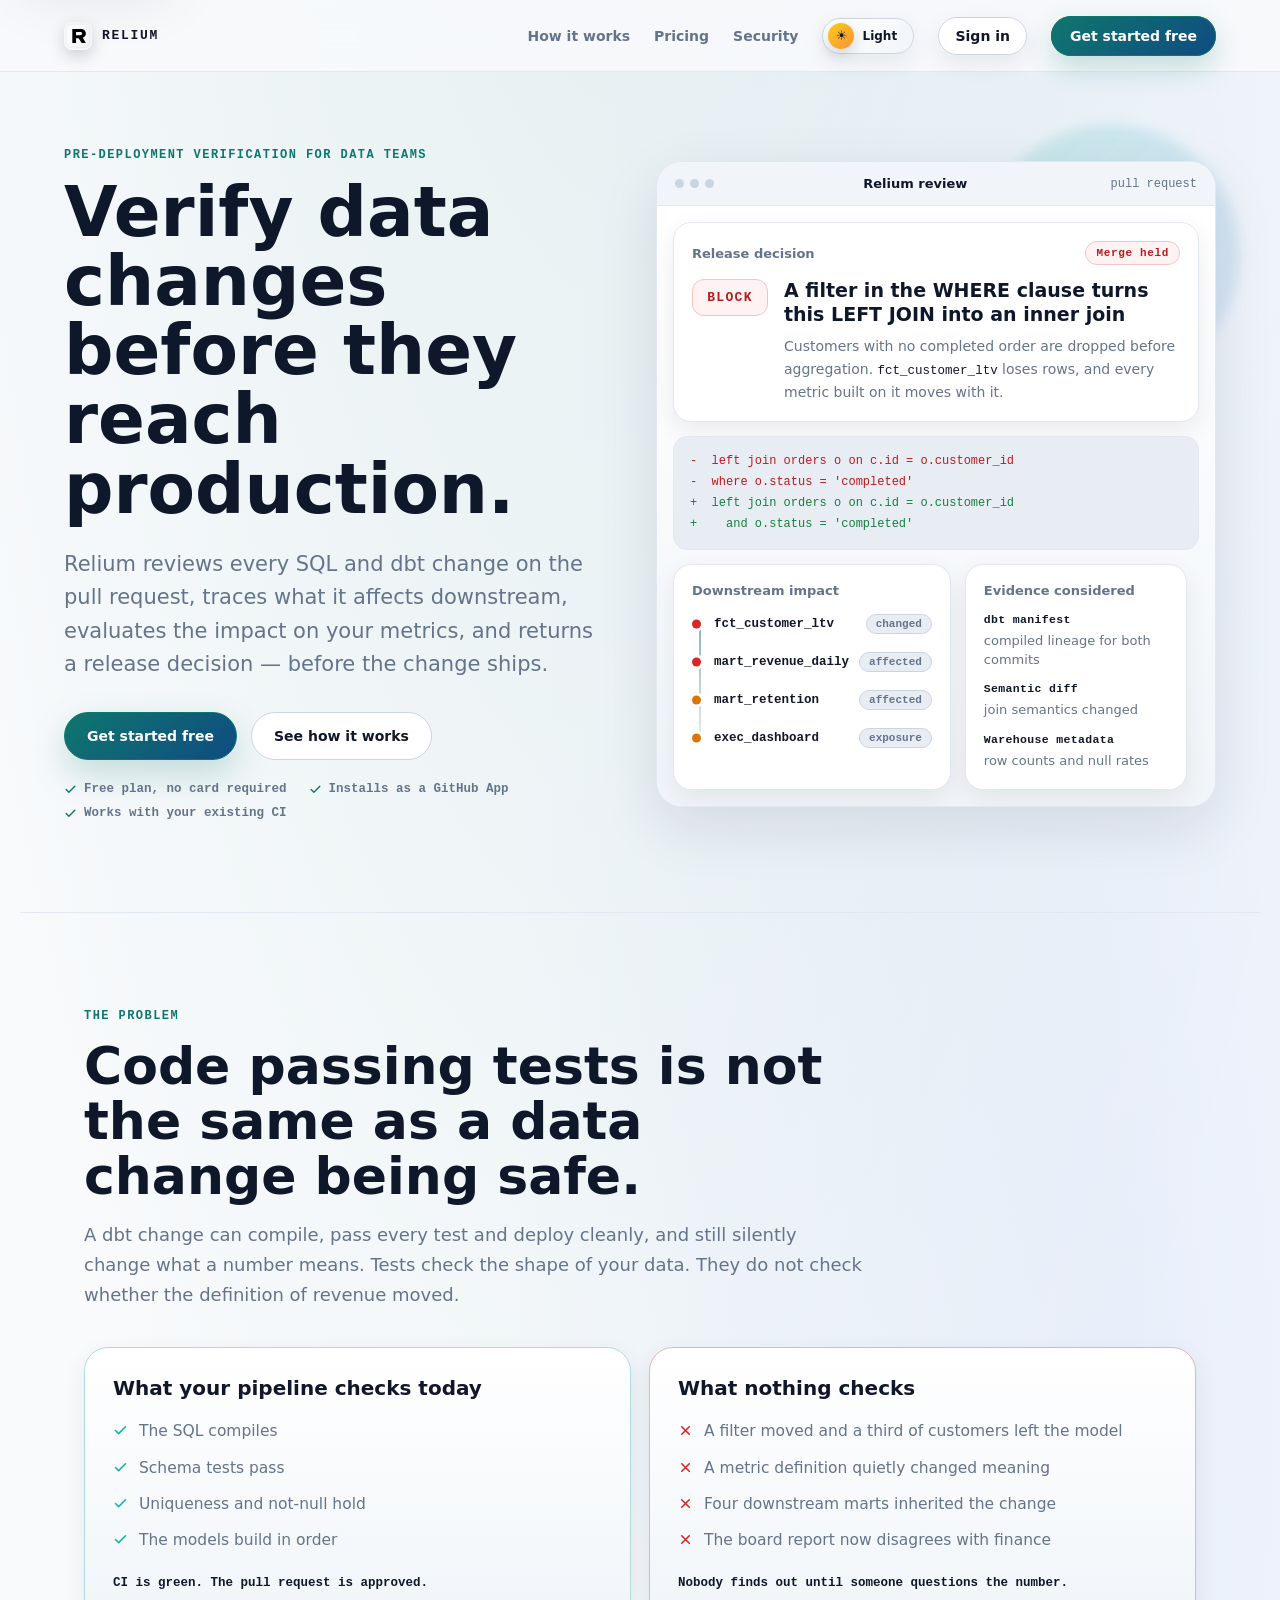
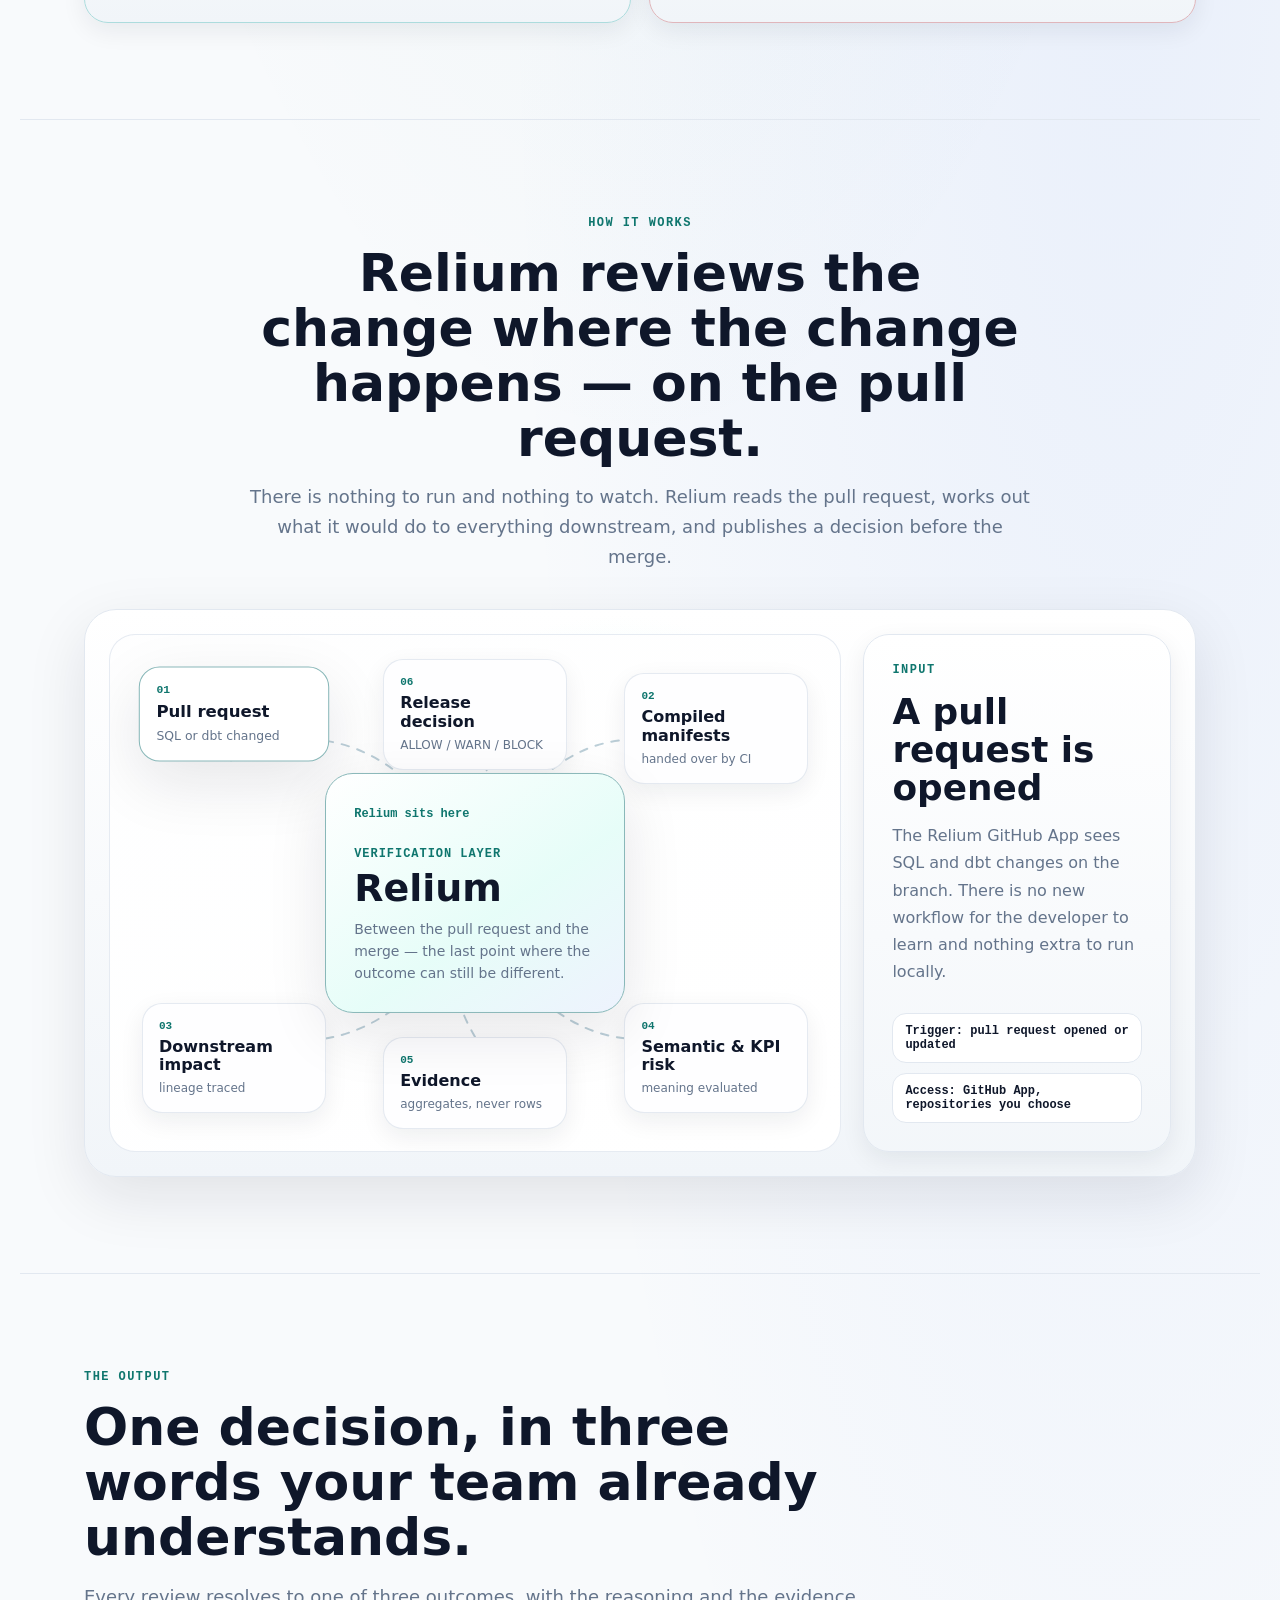
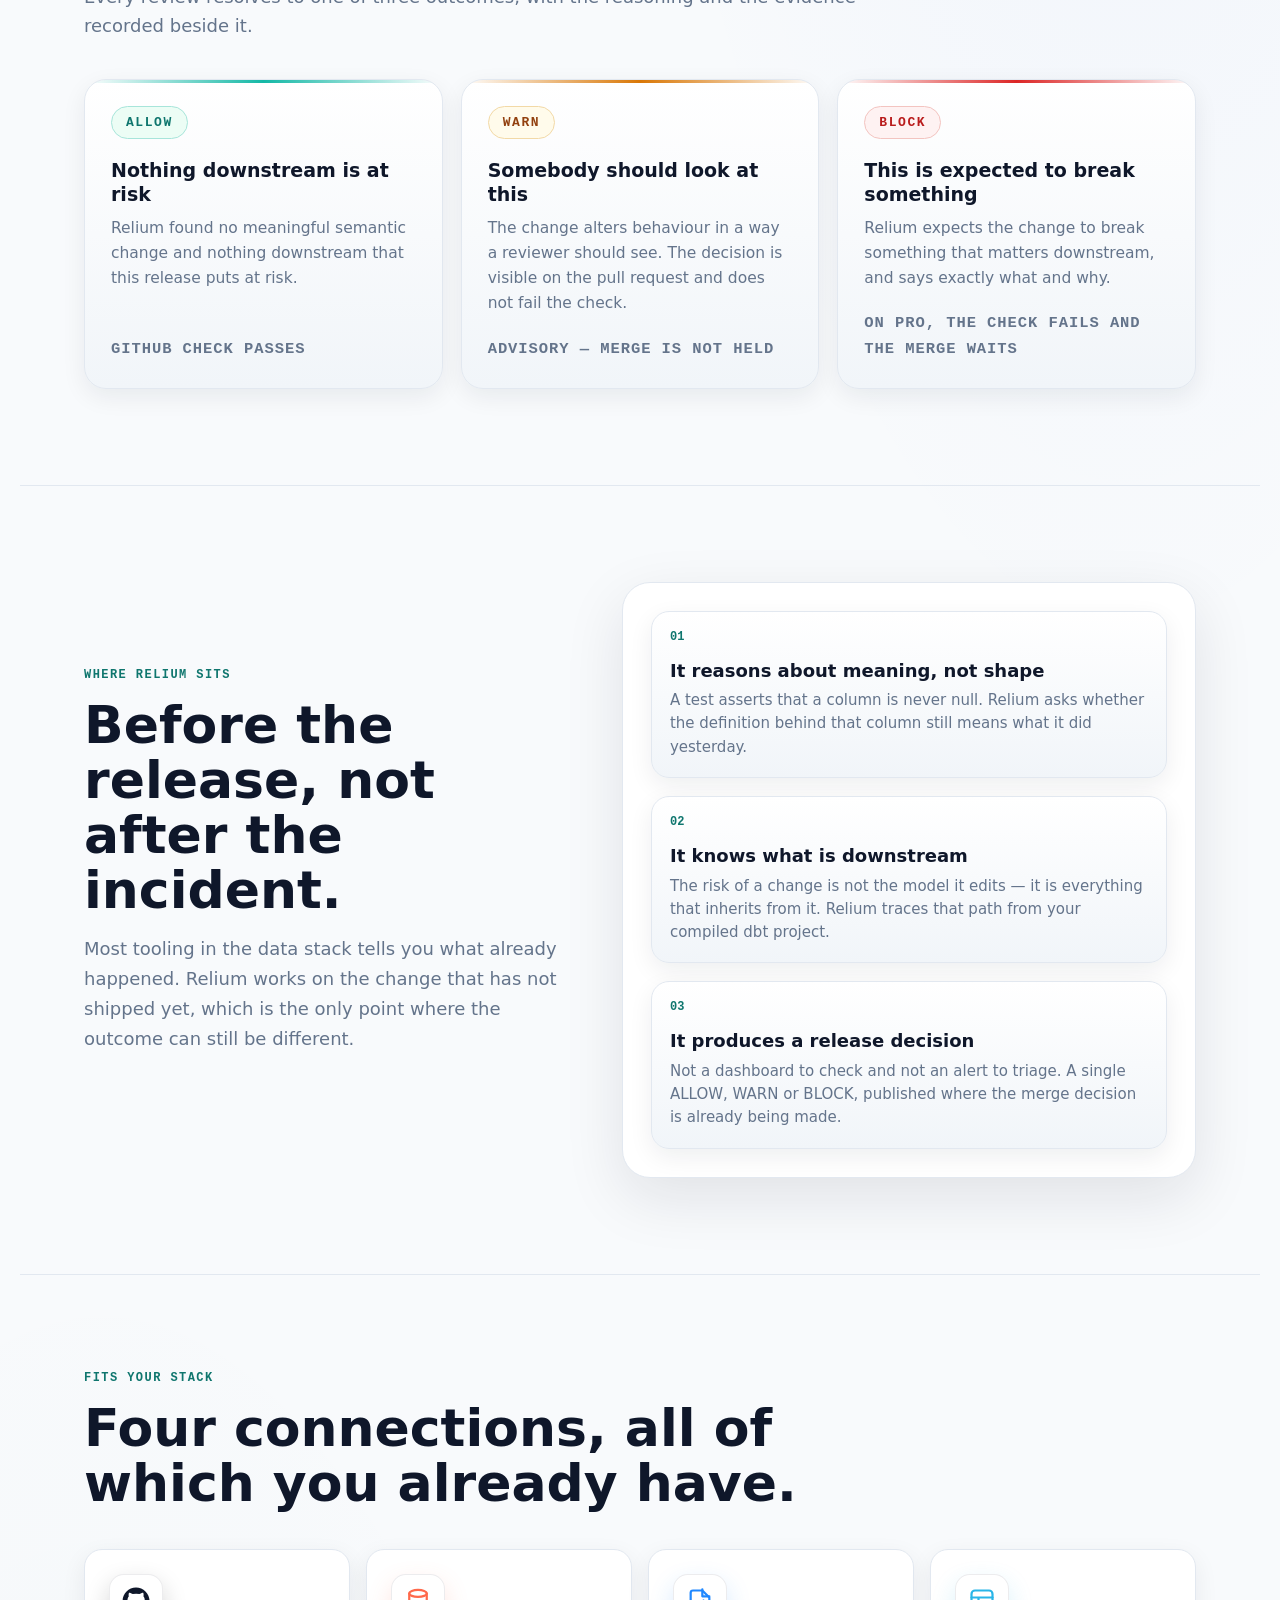
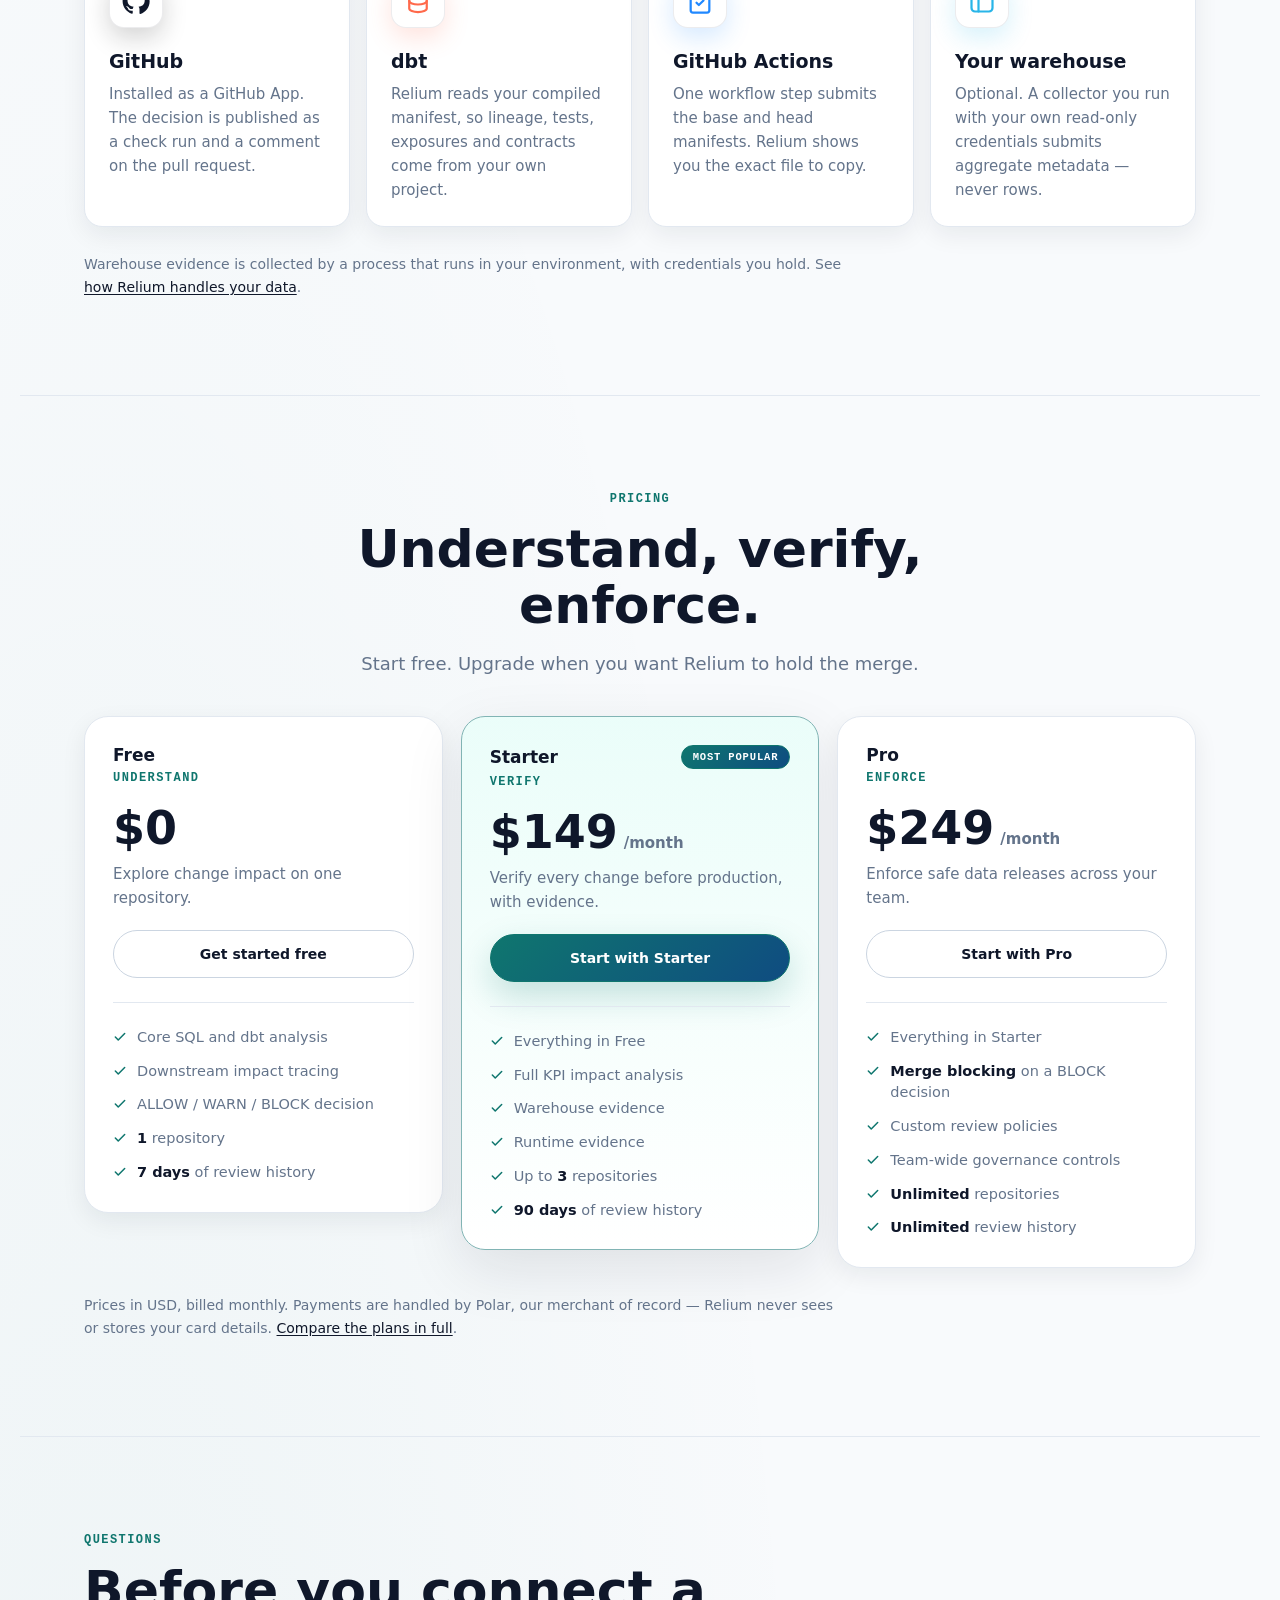
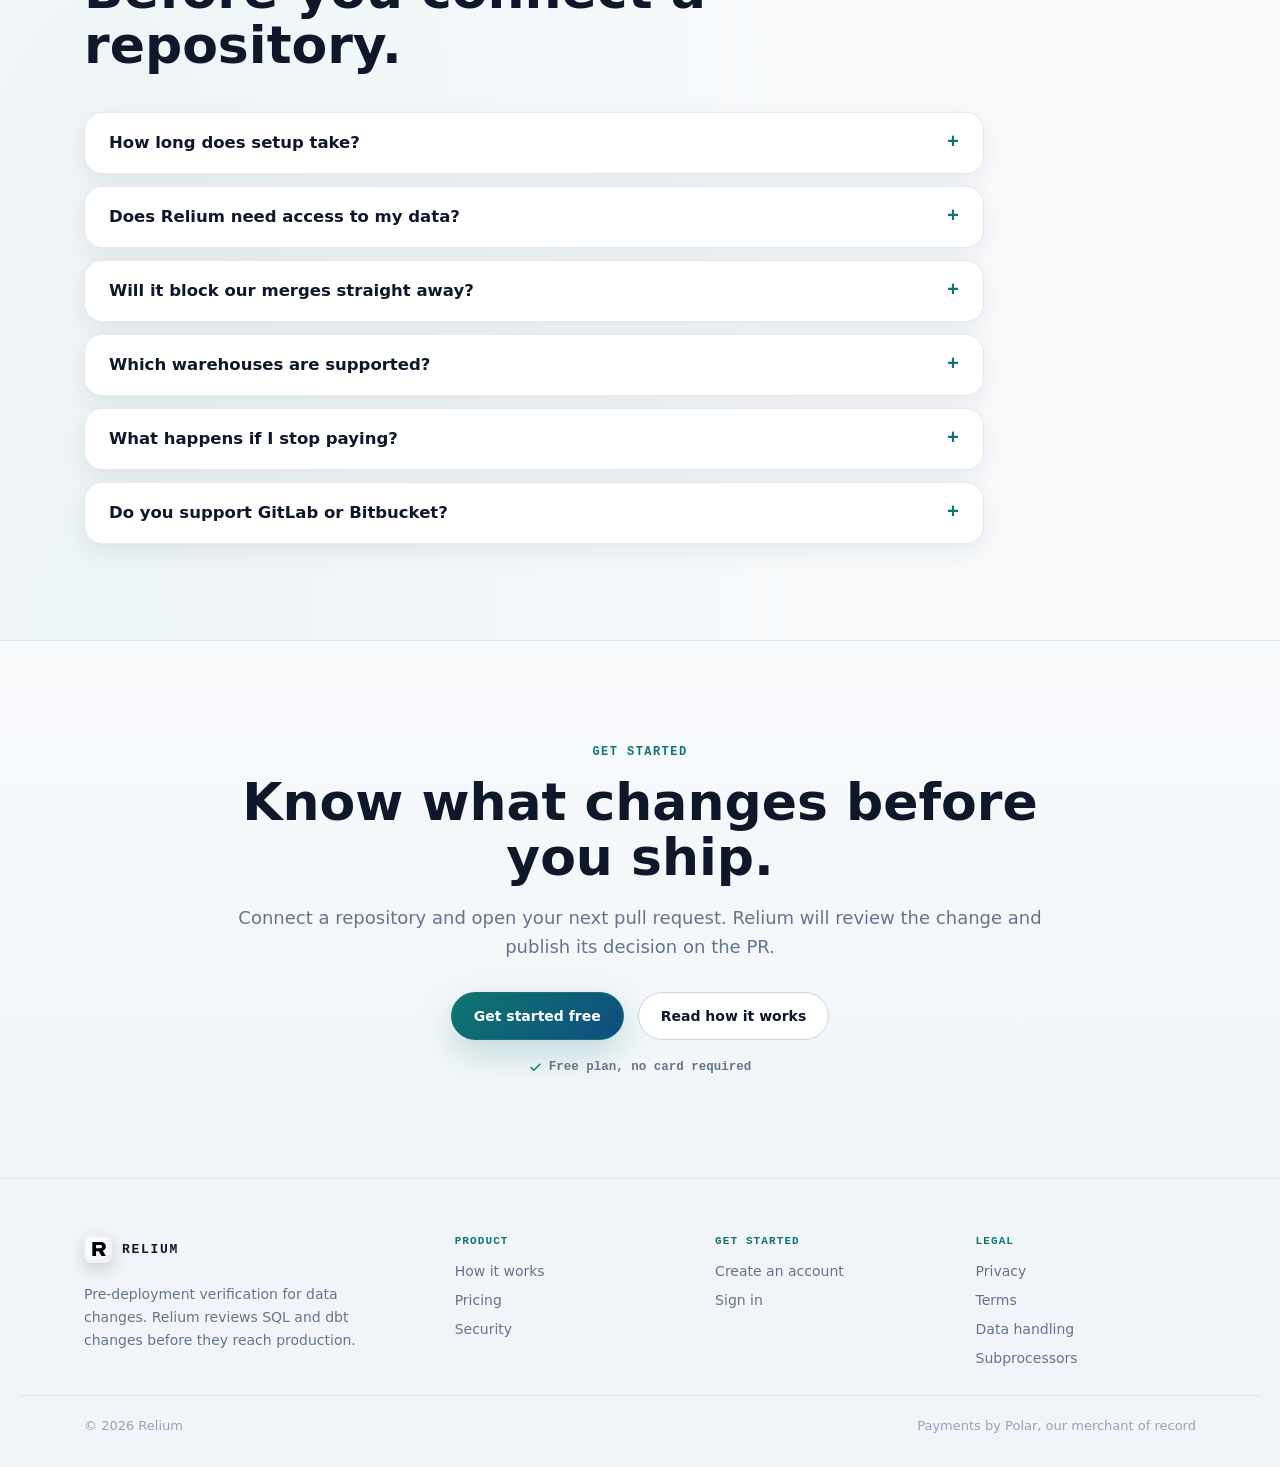
==== commit 8548da4a: "Pro is $249/month The homepage pricing section and the pricing page both printed $250. Two places, o" ====
--- a/index.html
+++ b/index.html
@@ -364,7 +364,7 @@
       <div class="plan">
         <div class="plan-top"><span class="plan-name">Pro</span></div>
         <p class="plan-tier">Enforce</p>
-        <div class="plan-price"><span class="plan-amount">$250</span><span class="plan-cadence">/month</span></div>
+        <div class="plan-price"><span class="plan-amount">$249</span><span class="plan-cadence">/month</span></div>
         <p class="plan-headline">Enforce safe data releases across your team.</p>
         <a class="btn btn-secondary btn-block" href="https://app.relium.dev/onboarding?start=1">Start with Pro</a>
         <ul class="plan-features">
--- a/relium.css
+++ b/relium.css
@@ -2,9 +2,10 @@
    Relium — marketing design system
 
    This is the relium.dev visual language, kept deliberately: the light-first
-   slate/teal palette, the fine grid with the soft aurora behind it, the mono
-   uppercase eyebrows, the generously rounded surfaces, and the teal-to-blue
-   gradient CTA. Those choices are the site's identity.
+   slate/teal palette, the soft aurora lighting, the mono uppercase eyebrows,
+   the generously rounded surfaces, and the teal-to-blue gradient CTA. Those
+   choices are the site's identity. (The 48px grid that used to sit in front
+   of the aurora is gone — see section 2.)
 
    What changed is the product story told inside them — Relium verifies data
    changes before production and returns ALLOW / WARN / BLOCK — plus the
@@ -99,27 +100,46 @@
 /* overflow-x:clip, not hidden: `hidden` turns these into scroll containers,
    which silently breaks position:sticky for the legal-page contents list. */
 html{scroll-behavior:smooth;overflow-x:clip;scroll-padding-top:88px}
+/* ###################################################################
+   # NO GRID. THE ATMOSPHERE IS LIGHT, NOT RULED PAPER.              #
+   ###################################################################
+
+   Two repeating 48px linear-gradients used to sit in front of these
+   washes, drawing graph paper across every page. They read as a
+   developer-tool cliche rather than as depth, and at 1px on a scaled
+   display they shimmer while scrolling. Only the radial lighting is
+   left: a teal wash off the top of the page and a cooler blue one to
+   the upper right, so the page still has a light source and a
+   direction without any ruling on it.
+
+   The washes are positioned proportionally over the document rather
+   than pinned to the viewport, so a long legal page keeps light at the
+   top and again behind its footer instead of fading to a flat slab
+   below the fold. `background-attachment:fixed` would do that too and
+   was tried first; it janks badly on iOS Safari, and a smooth scroll
+   is worth more here than a perfectly stationary light source.
+
+   Both themes are defined explicitly. Neither is allowed to inherit
+   the other's lighting -- a wash tuned for #060B12 is invisible on
+   white, and one tuned for white is a smear on black. */
 body{
   min-width:320px;
   overflow-x:clip;
   background-color:var(--bg);
   background-image:
-    linear-gradient(rgba(45,212,191,.04) 1px,transparent 1px),
-    linear-gradient(90deg,rgba(45,212,191,.04) 1px,transparent 1px),
-    radial-gradient(ellipse 80% 50% at 50% -10%,rgba(45,212,191,.12),transparent),
-    radial-gradient(ellipse 60% 40% at 80% 30%,rgba(96,165,250,.08),transparent);
-  background-size:48px 48px,48px 48px,100% 100%,100% 100%;
+    radial-gradient(ellipse 90% 55% at 50% -12%,rgba(45,212,191,.14),transparent 70%),
+    radial-gradient(ellipse 70% 45% at 88% 18%,rgba(96,165,250,.10),transparent 70%),
+    radial-gradient(ellipse 80% 50% at 8% 92%,rgba(45,212,191,.07),transparent 72%);
+  background-repeat:no-repeat;
   color:var(--text);
   font-family:var(--sans);
   -webkit-font-smoothing:antialiased;
 }
 :root[data-theme="light"] body{
   background-image:
-    linear-gradient(rgba(15,118,110,.04) 1px,transparent 1px),
-    linear-gradient(90deg,rgba(15,118,110,.04) 1px,transparent 1px),
-    radial-gradient(ellipse 80% 50% at 50% -10%,rgba(15,118,110,.08),transparent),
-    radial-gradient(ellipse 60% 40% at 80% 30%,rgba(37,99,235,.05),transparent);
-  background-size:48px 48px,48px 48px,100% 100%,100% 100%;
+    radial-gradient(ellipse 90% 55% at 50% -12%,rgba(15,118,110,.10),transparent 70%),
+    radial-gradient(ellipse 70% 45% at 88% 18%,rgba(37,99,235,.07),transparent 70%),
+    radial-gradient(ellipse 80% 50% at 8% 92%,rgba(15,118,110,.05),transparent 72%);
 }
 a{color:inherit;text-decoration:none}
 button{font:inherit}
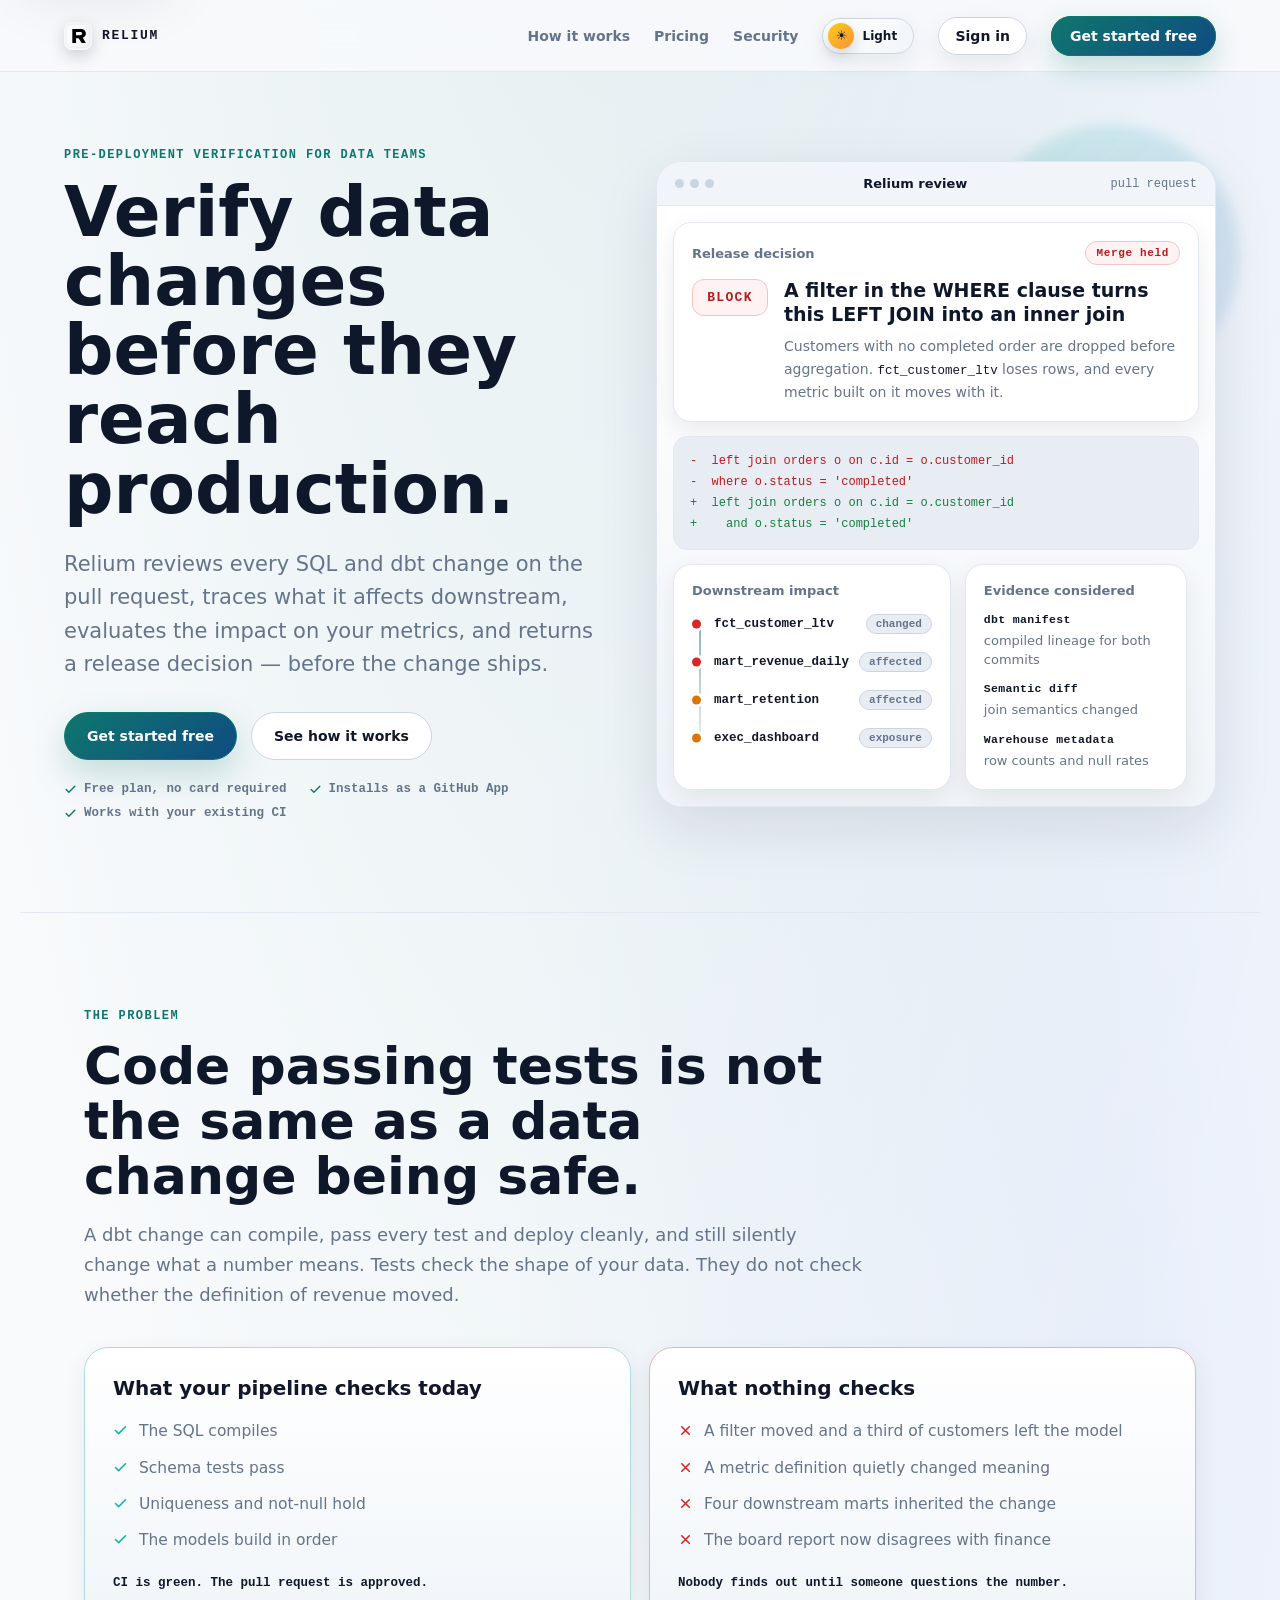
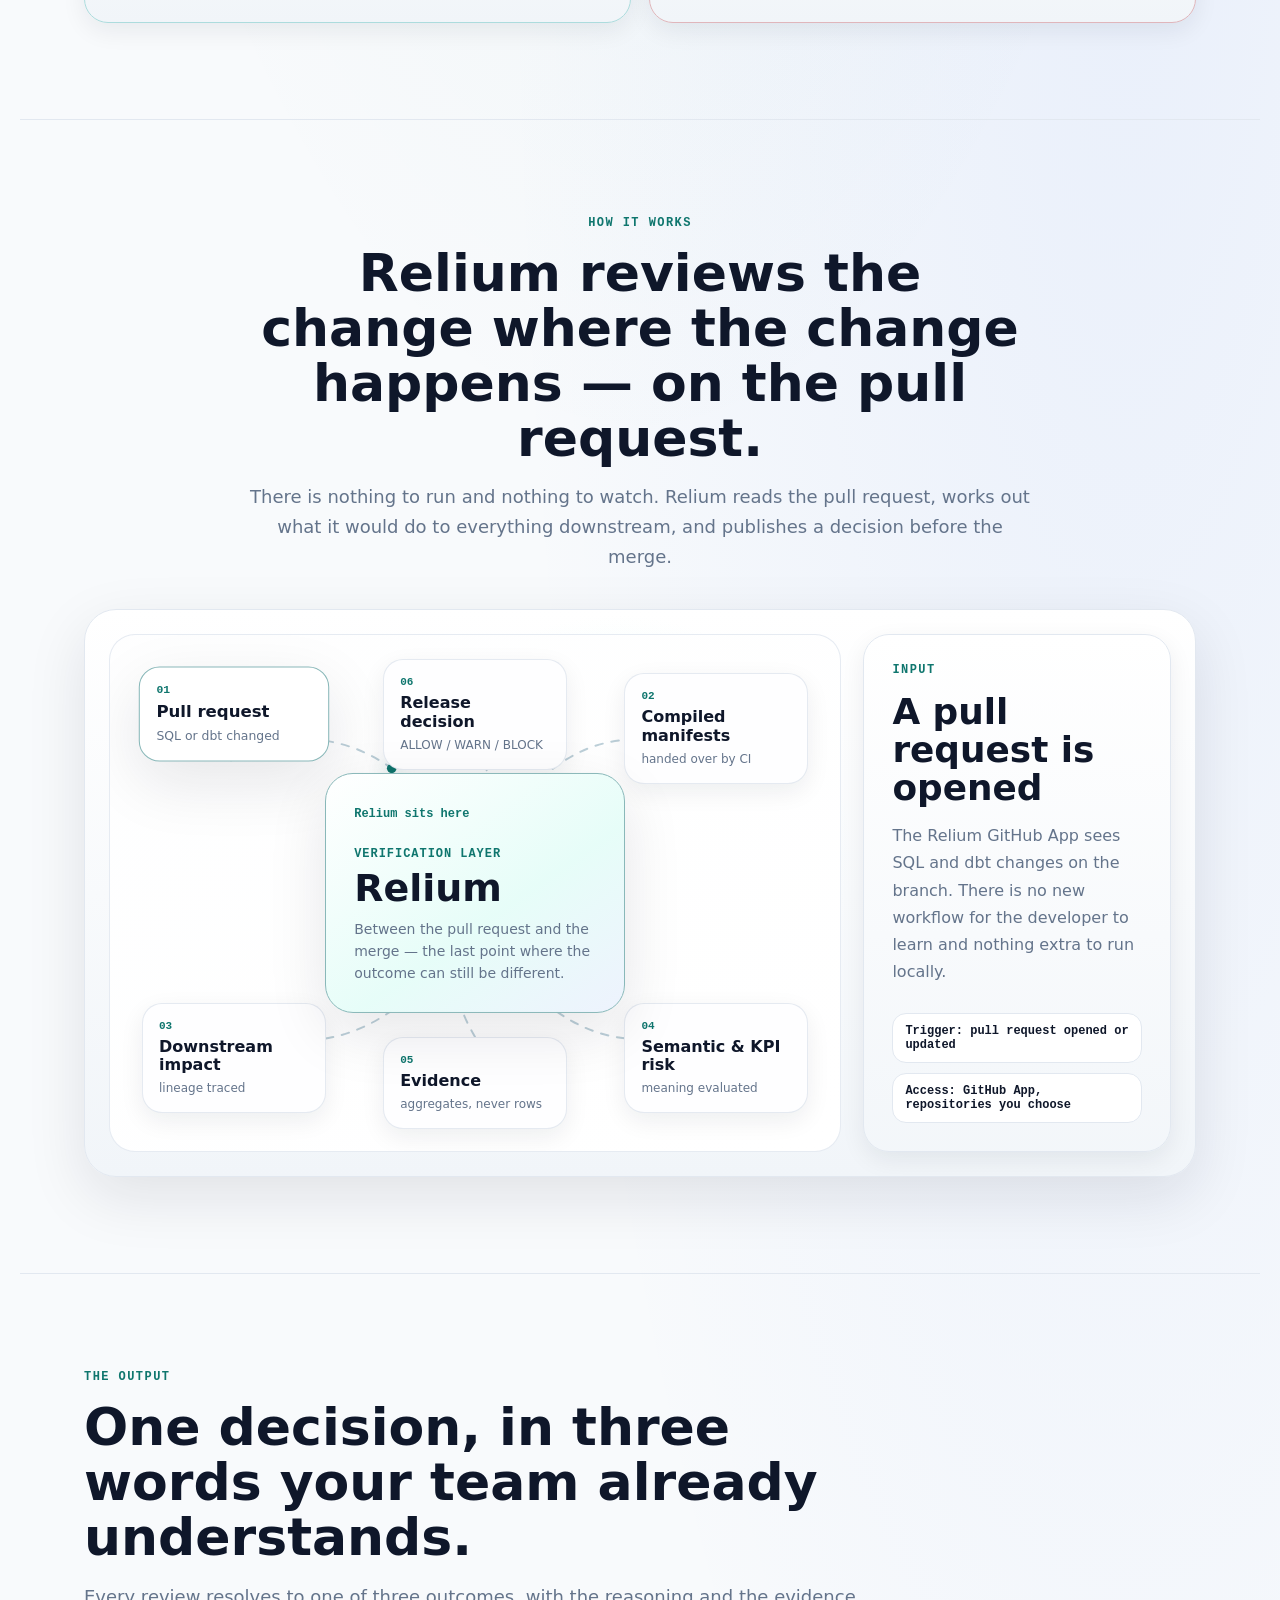
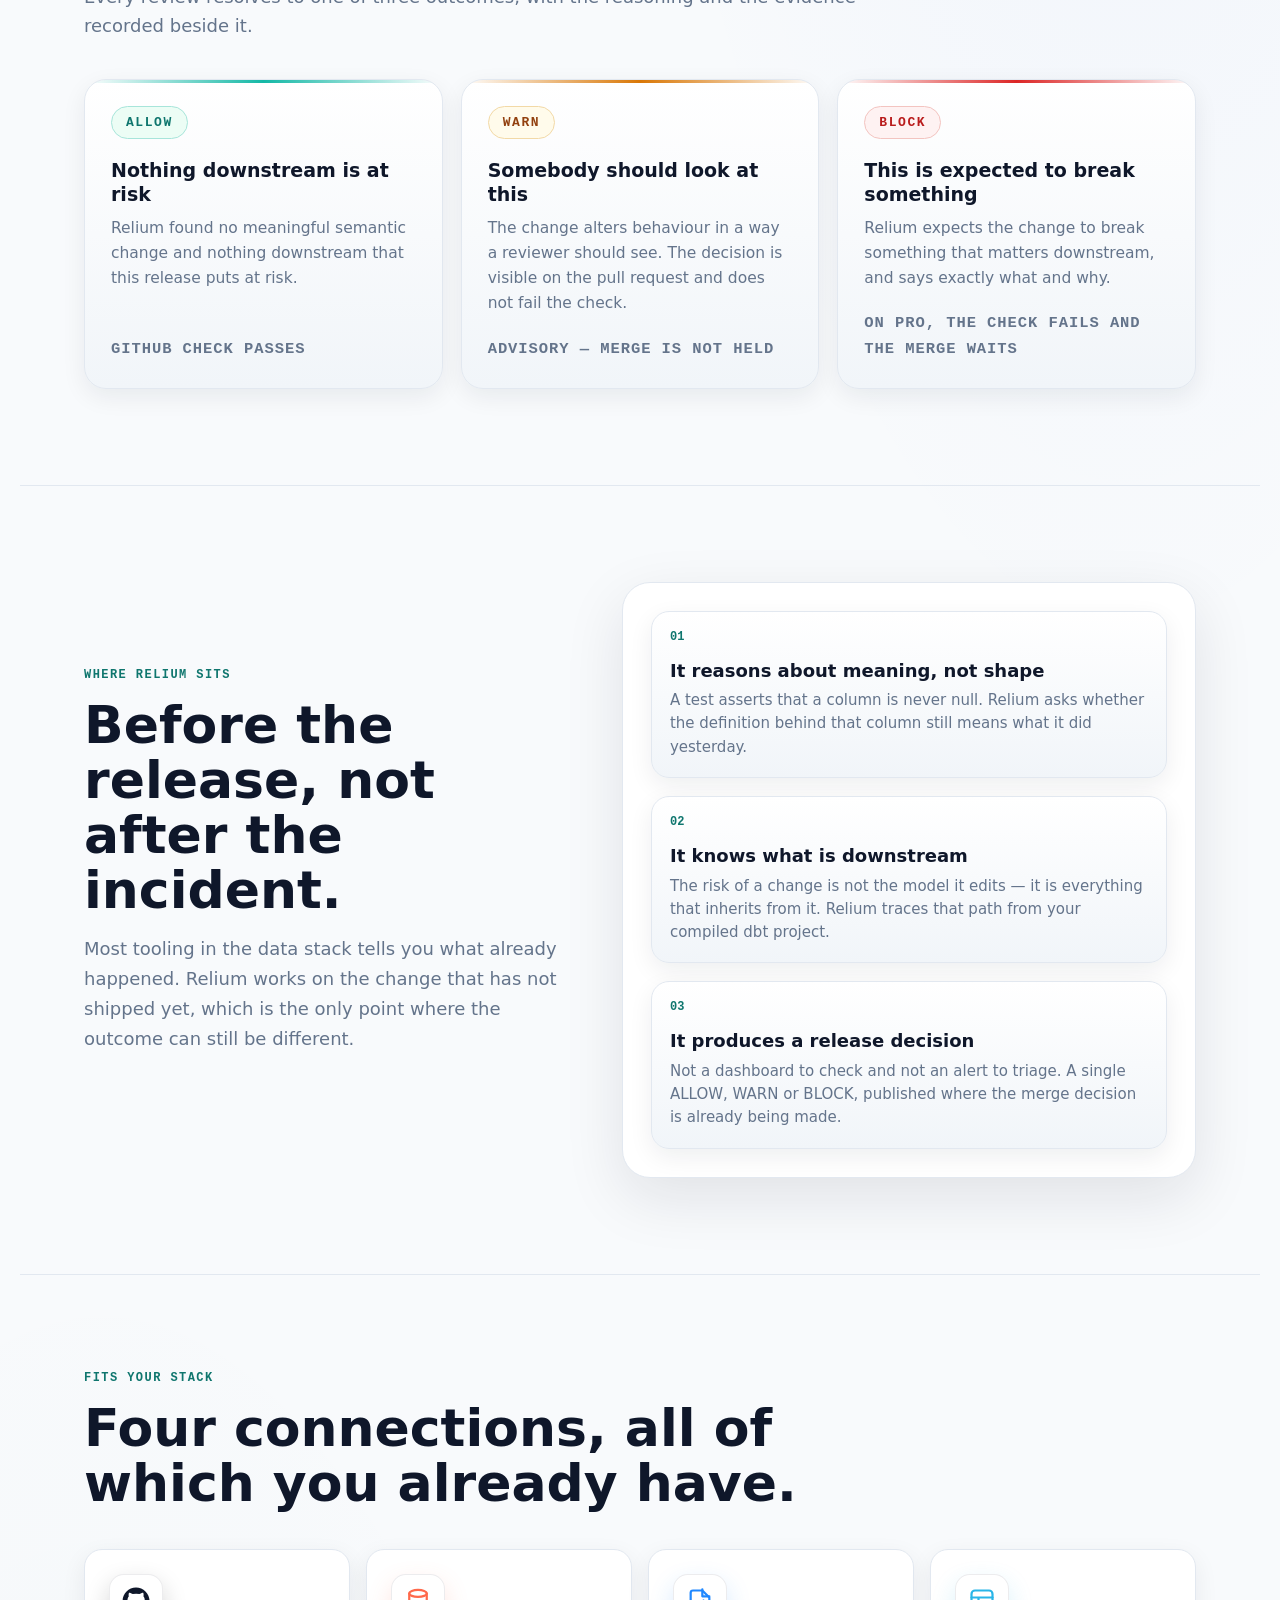
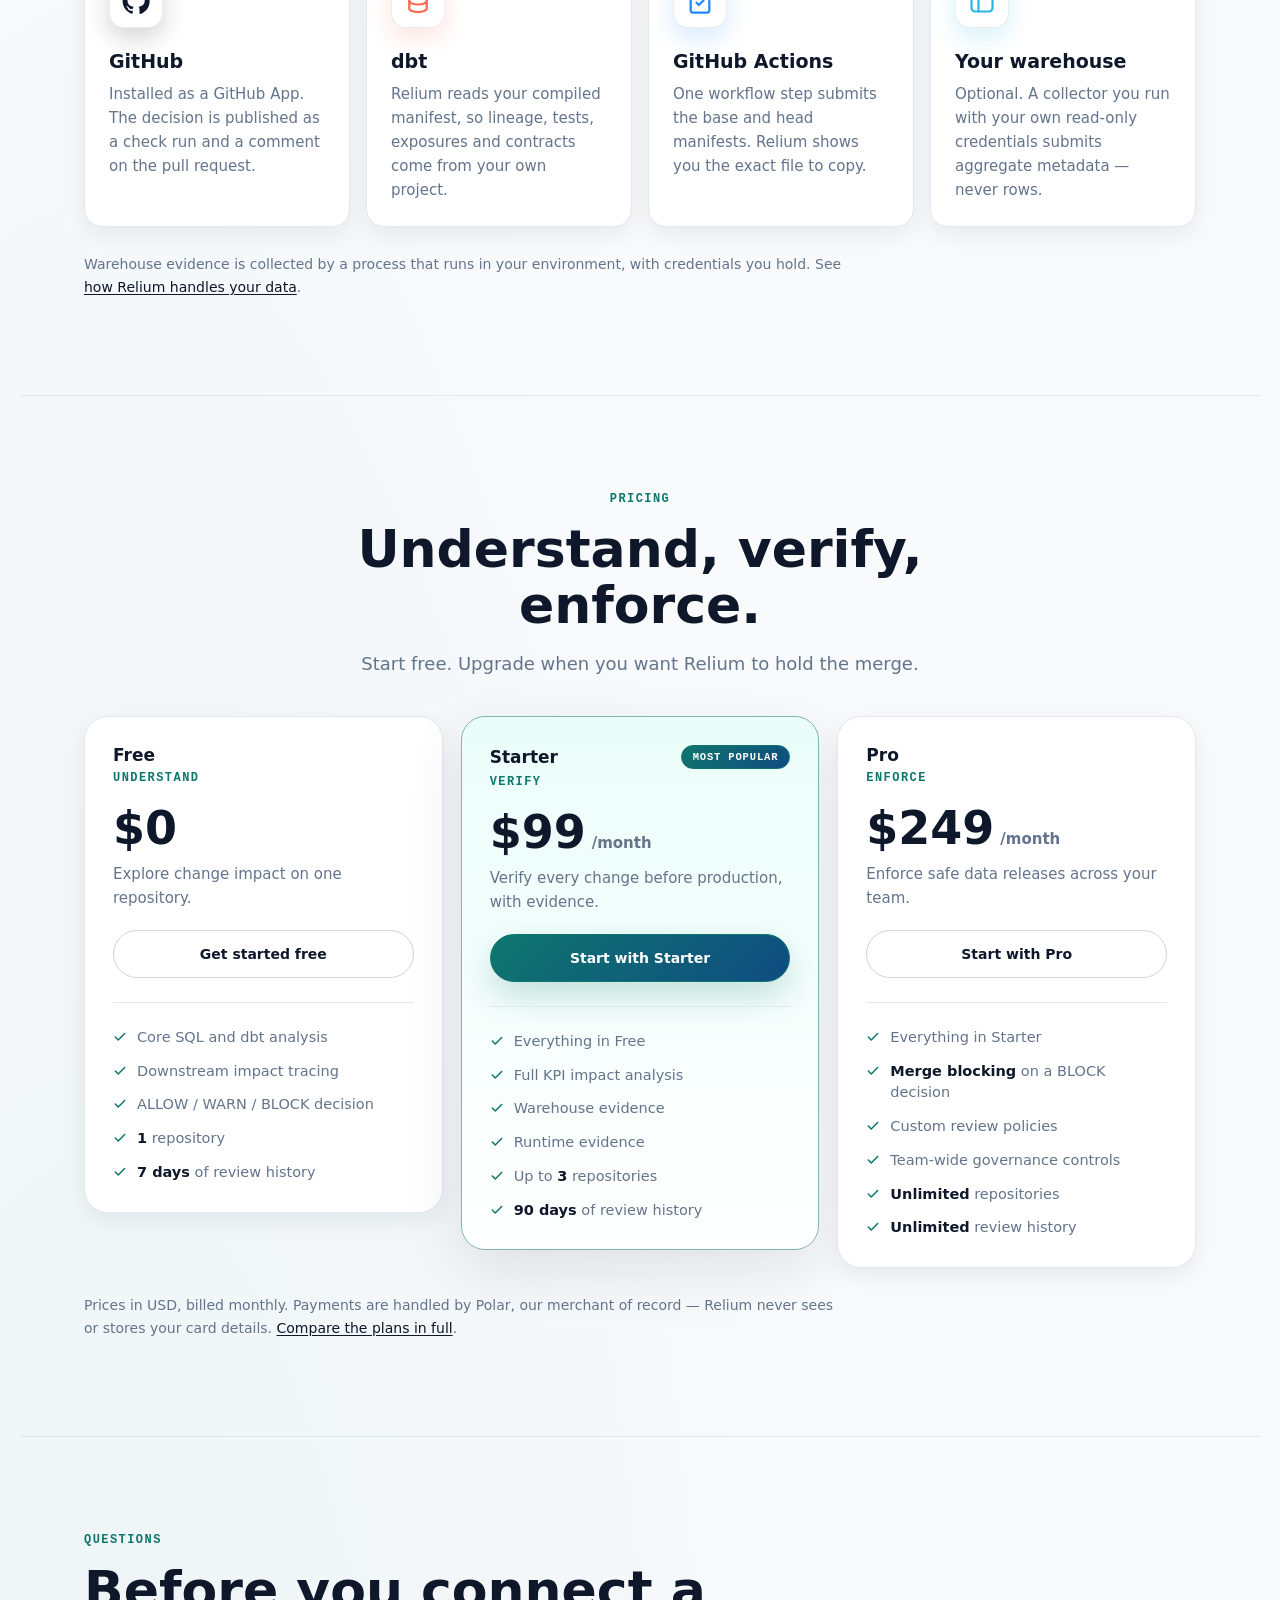
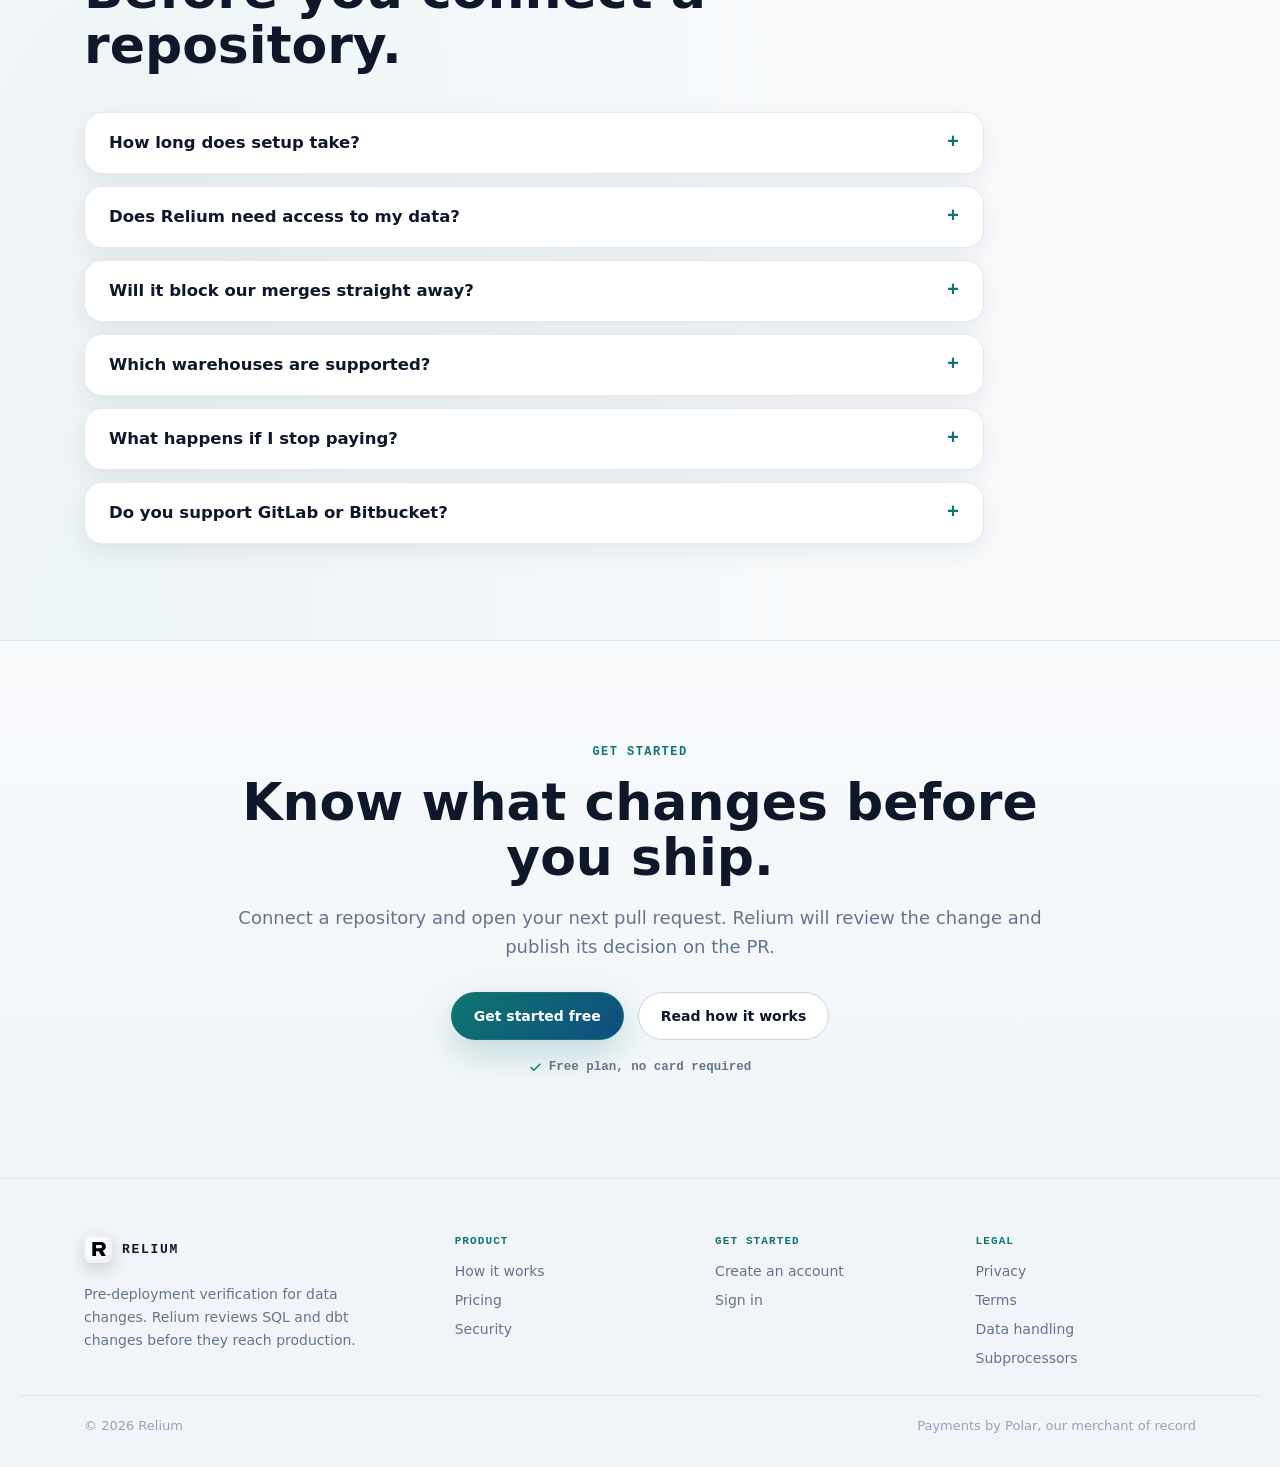
==== commit 3ac561a5: "Starter is $99/month The homepage pricing section and the pricing page both printed $149 for Starter" ====
--- a/index.html
+++ b/index.html
@@ -348,7 +348,7 @@
           <span class="plan-badge">Most popular</span>
         </div>
         <p class="plan-tier">Verify</p>
-        <div class="plan-price"><span class="plan-amount">$149</span><span class="plan-cadence">/month</span></div>
+        <div class="plan-price"><span class="plan-amount">$99</span><span class="plan-cadence">/month</span></div>
         <p class="plan-headline">Verify every change before production, with evidence.</p>
         <a class="btn btn-primary btn-block" href="https://app.relium.dev/onboarding?start=1">Start with Starter</a>
         <ul class="plan-features">
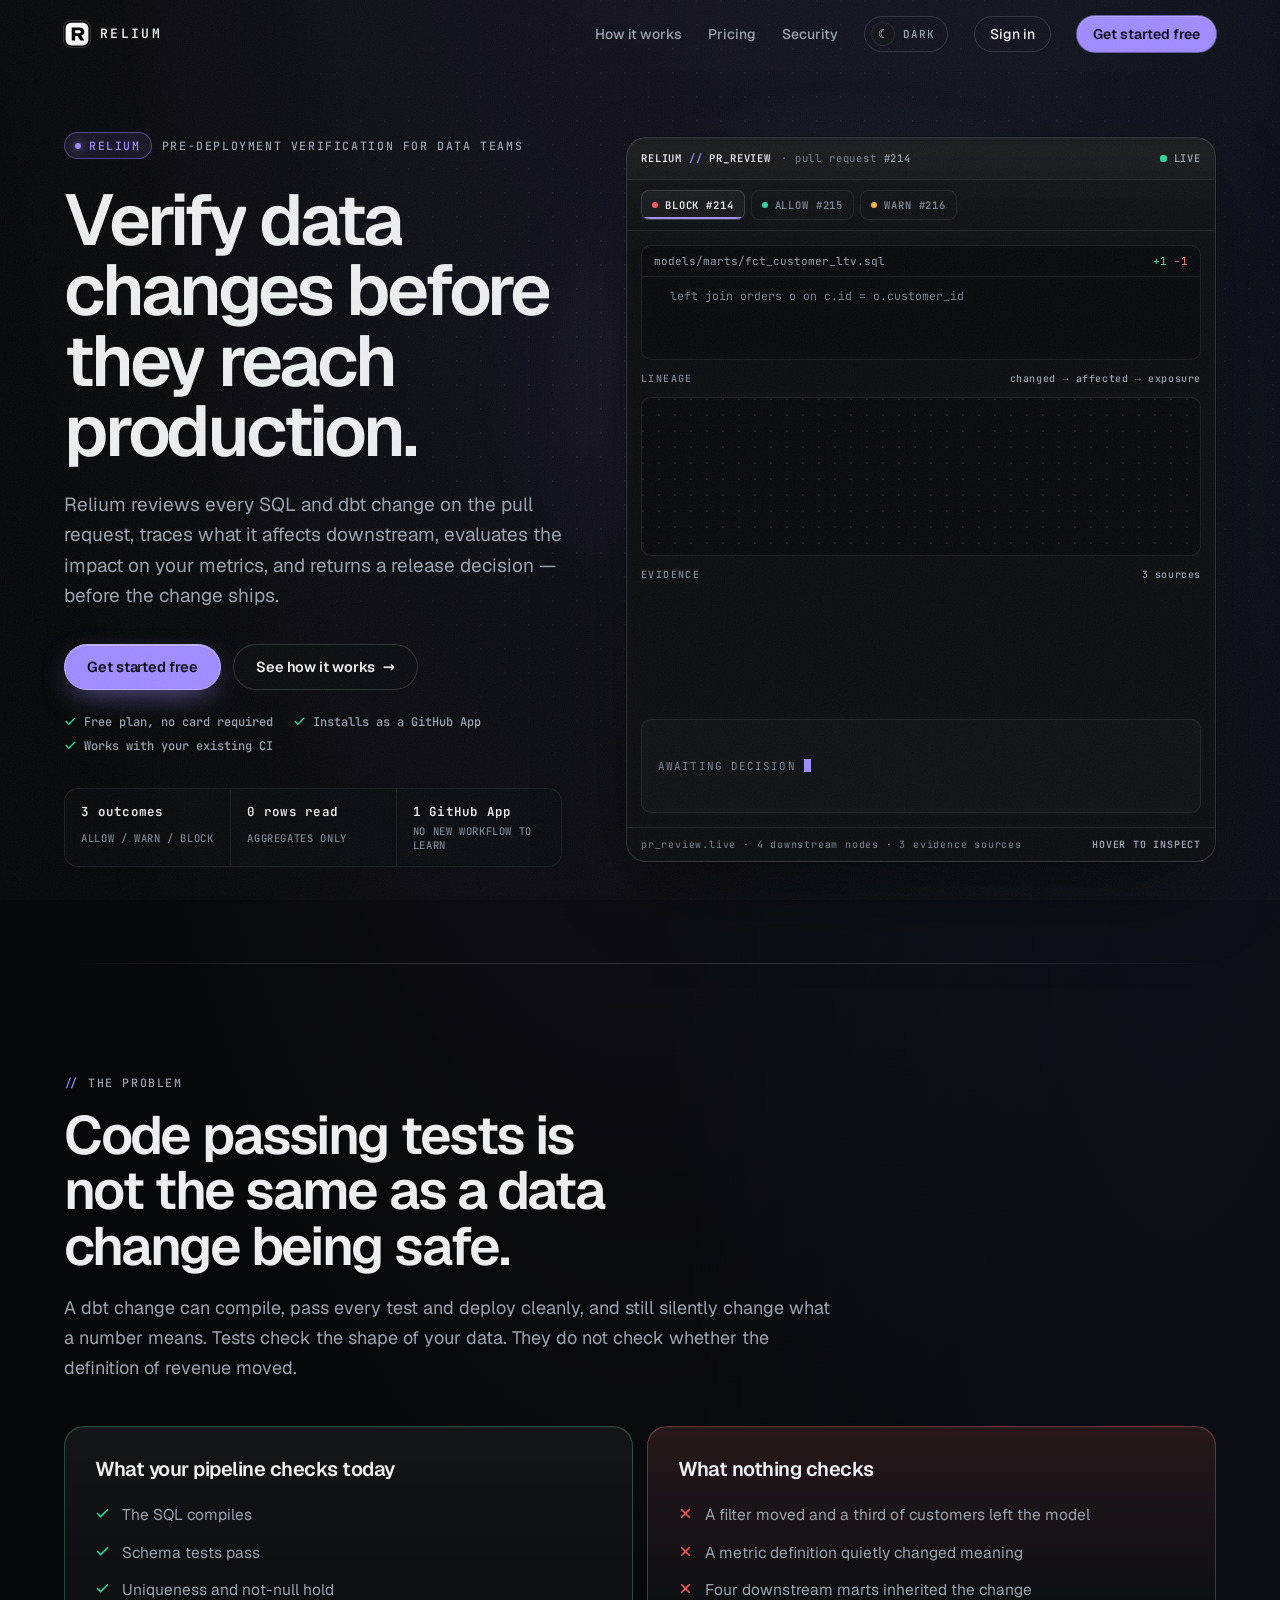
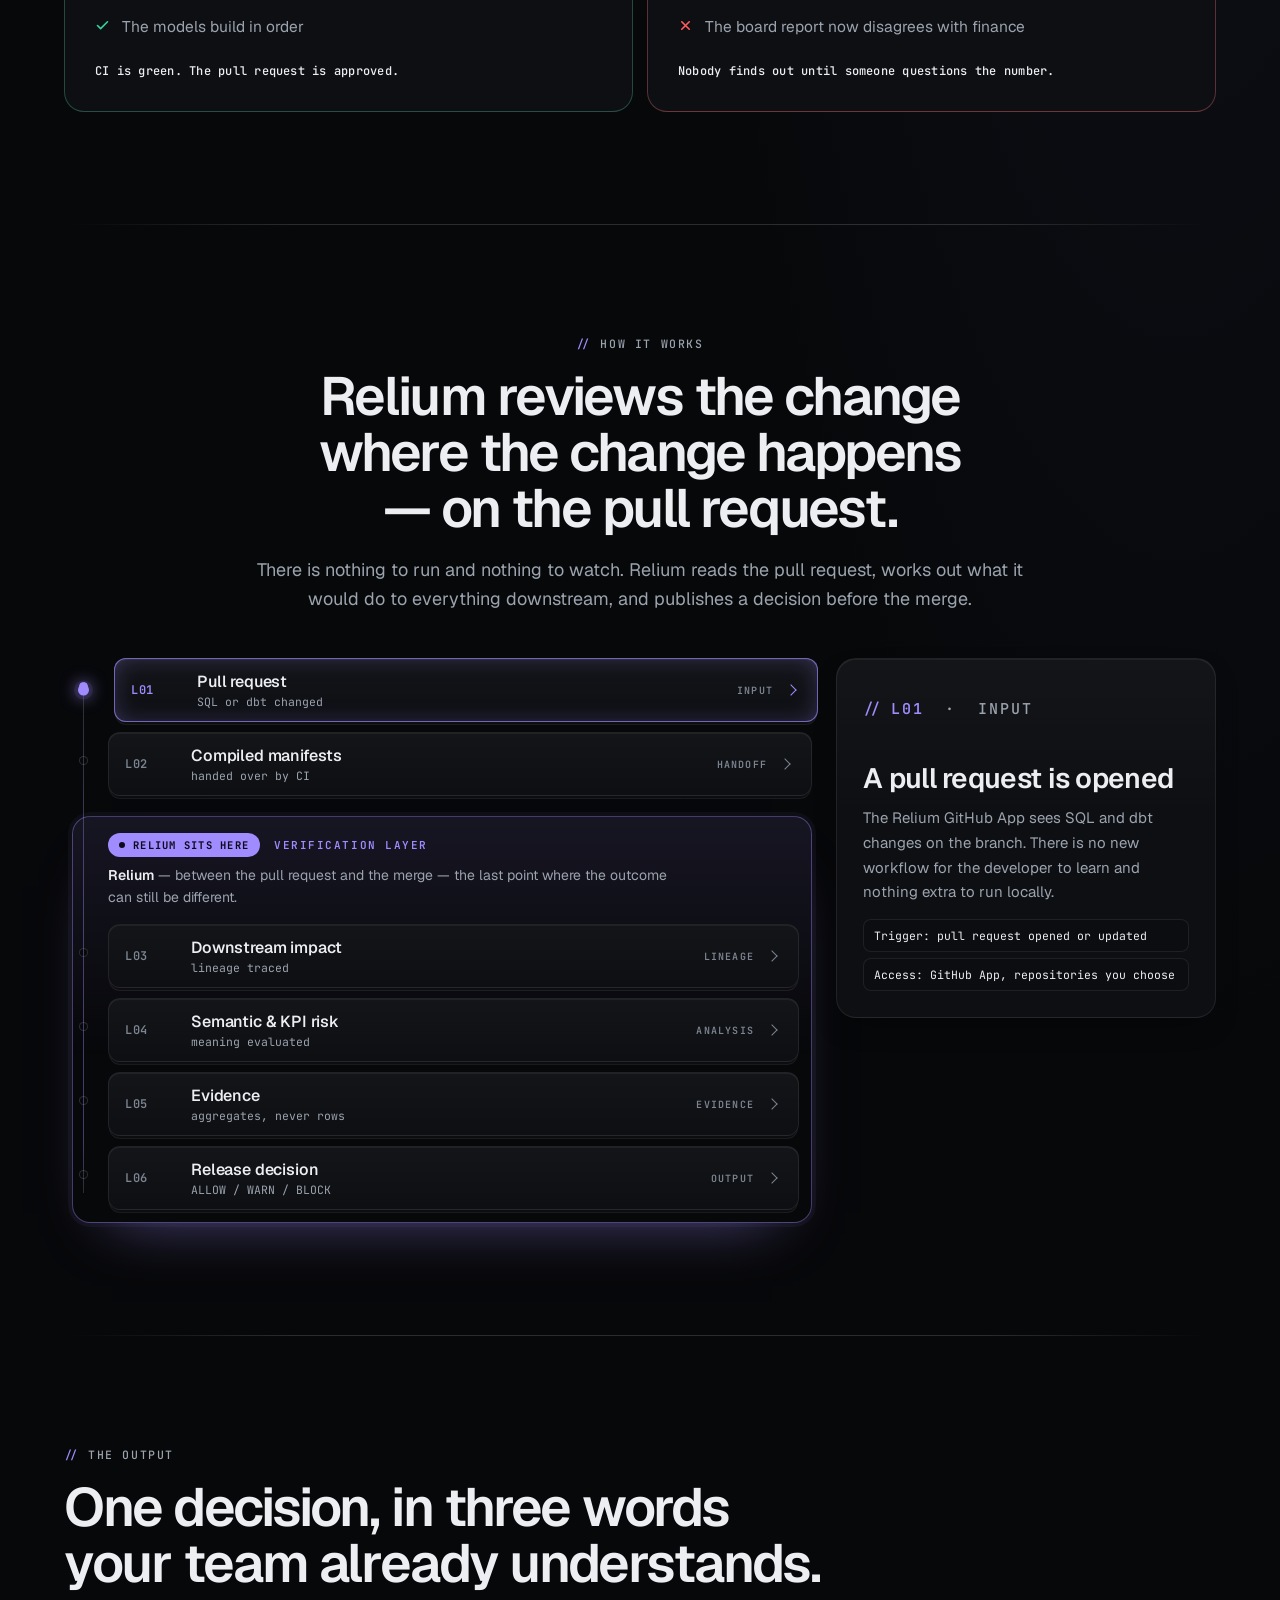
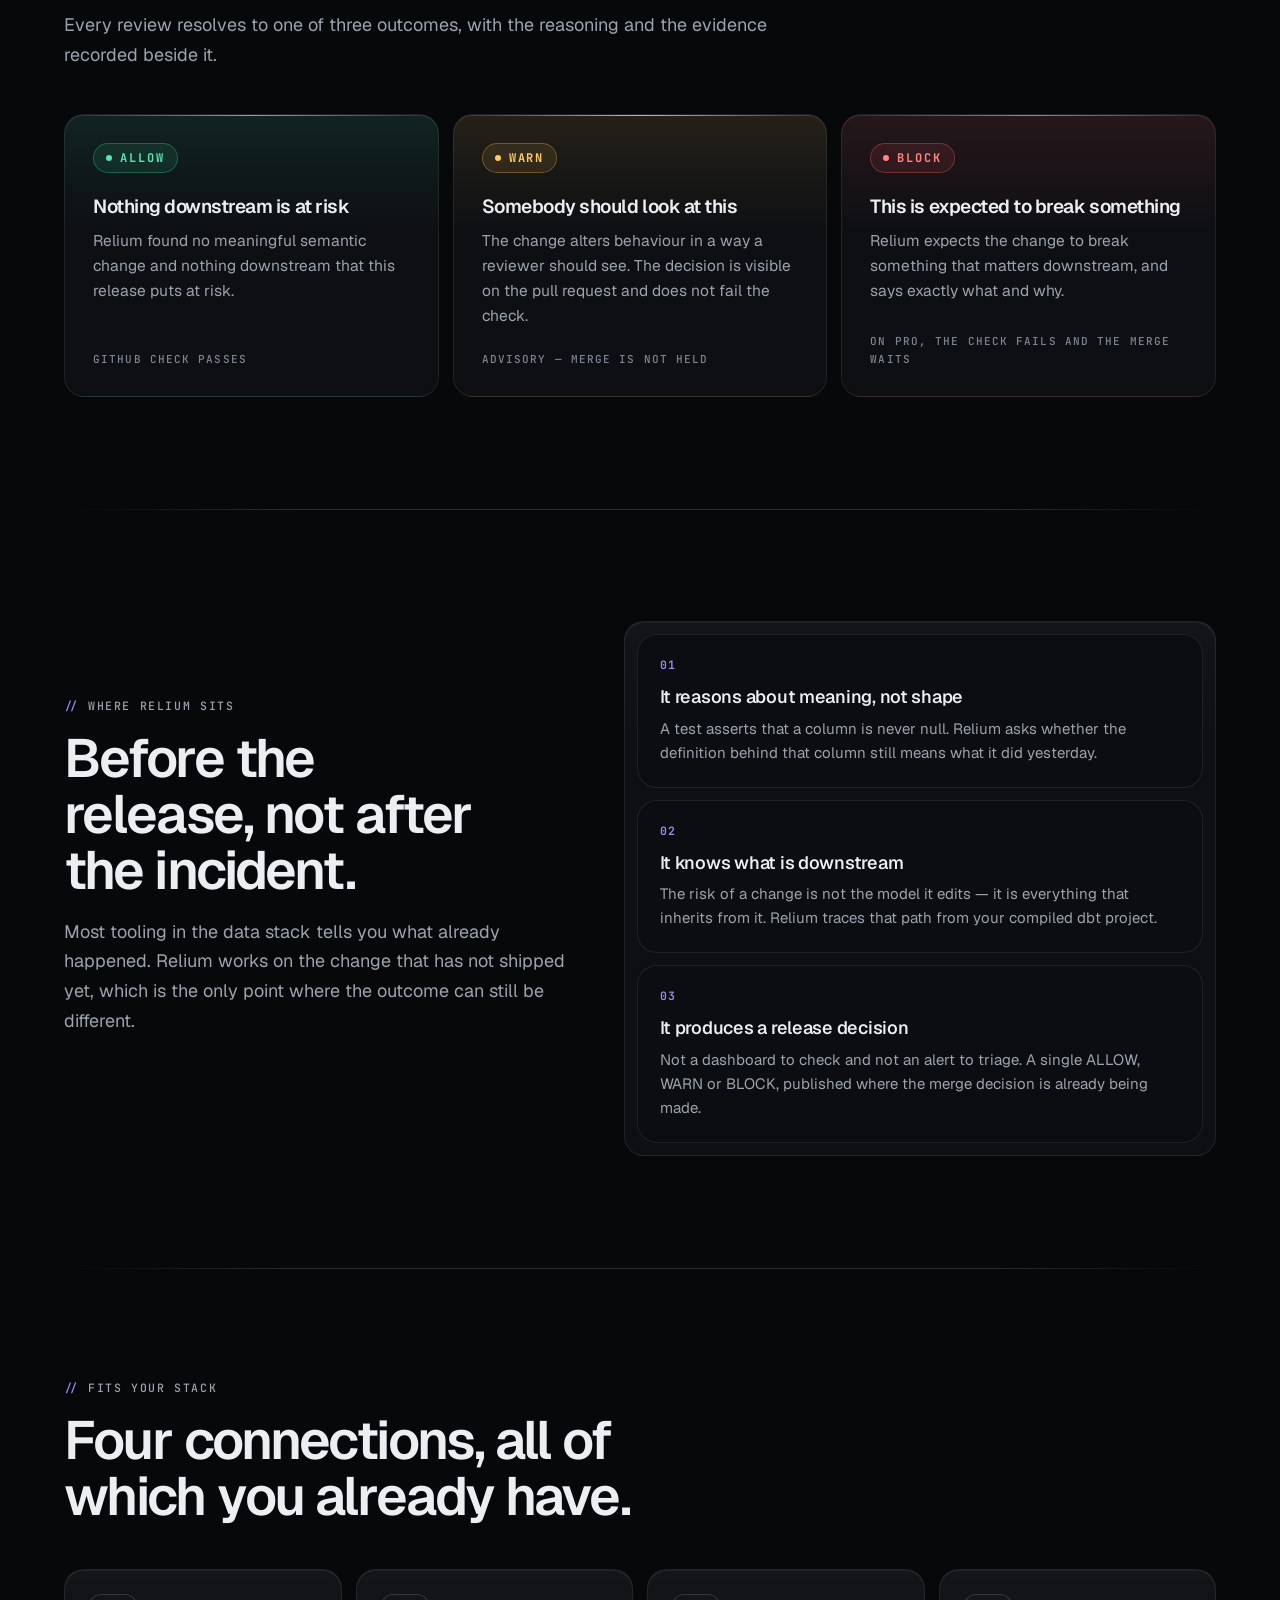
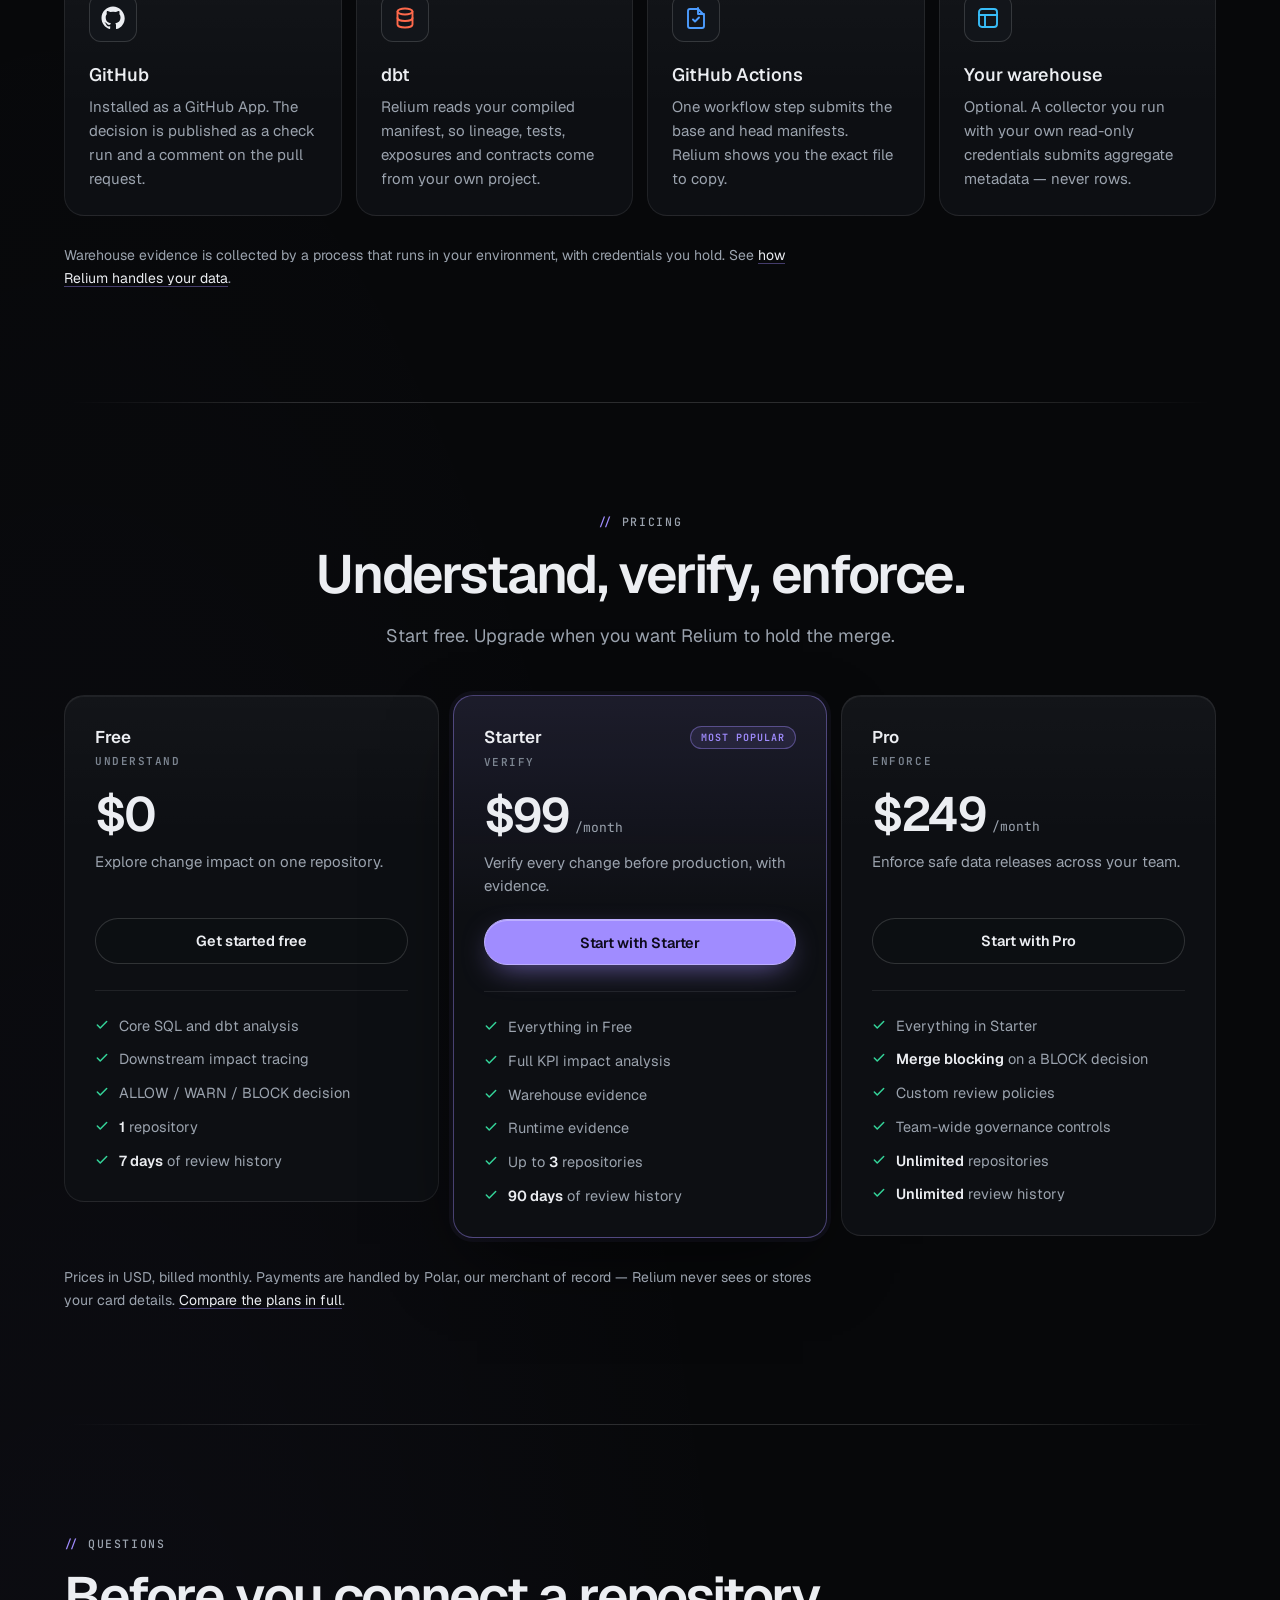
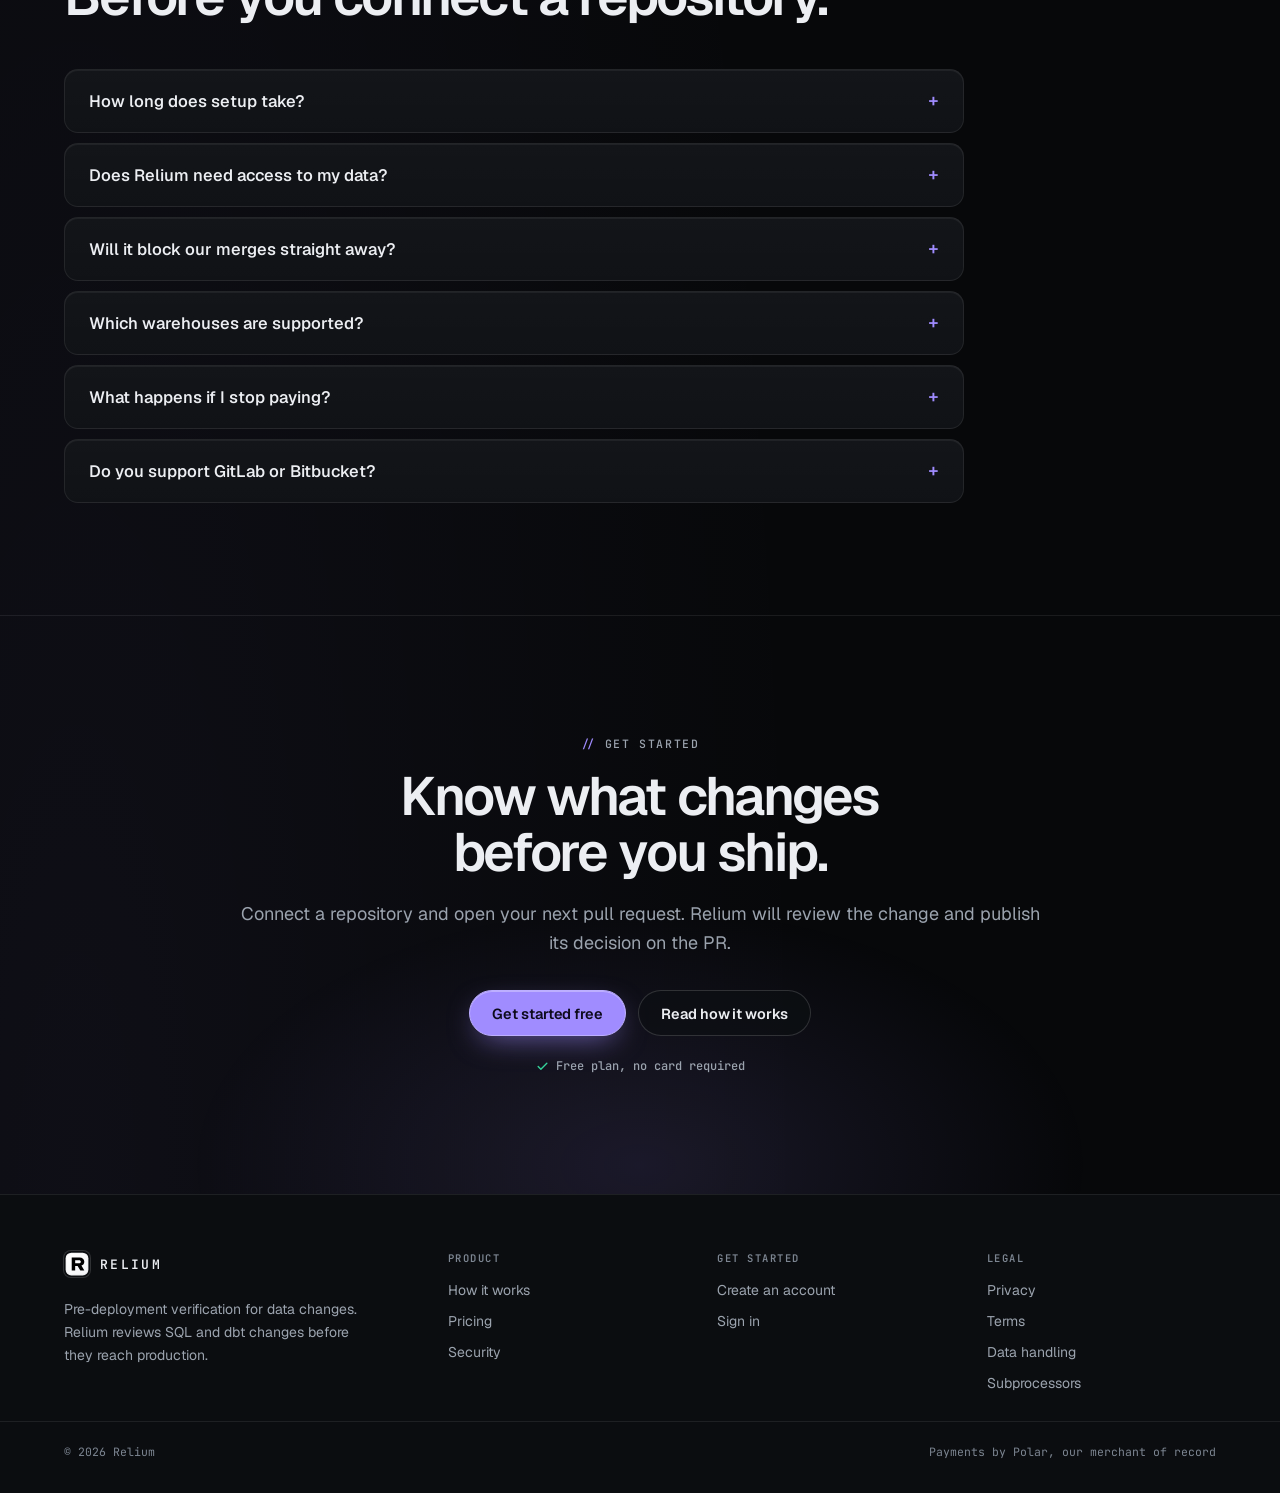
==== commit c32c78b3: "Redesign phase 1: dark-first system, live review console, layer stack - Dark-first design system in " ====
--- a/index.html
+++ b/index.html
@@ -11,6 +11,7 @@
 <meta property="og:url" content="https://relium.dev/">
 <meta property="og:title" content="Relium — Verify data changes before they reach production">
 <meta property="og:description" content="Relium reviews SQL and dbt changes on the pull request, traces downstream impact, evaluates semantic and KPI impact, and returns a release decision before the change ships.">
+<link rel="preload" href="/fonts/geist-latin-wght-normal.woff2" as="font" type="font/woff2" crossorigin>
 <link rel="stylesheet" href="/relium.css">
 <link rel="icon" type="image/svg+xml" href="/relium-logo.svg">
 </head>
@@ -27,7 +28,7 @@
     <li><a href="/how-it-works">How it works</a></li>
     <li><a href="/pricing">Pricing</a></li>
     <li><a href="/security">Security</a></li>
-    <li><button class="theme-toggle" type="button" aria-label="Switch to dark mode" aria-pressed="false" data-theme-toggle><span></span><b data-theme-label>Light</b></button></li>
+    <li><button class="theme-toggle" type="button" aria-label="Switch to light mode" aria-pressed="true" data-theme-toggle><span></span><b data-theme-label>Dark</b></button></li>
     <li><a class="nav-signin" href="https://app.relium.dev/onboarding">Sign in</a></li>
     <li><a class="nav-cta" href="https://app.relium.dev/onboarding?start=1">Get started free</a></li>
   </ul>
@@ -37,7 +38,7 @@
   <a href="/how-it-works">How it works</a>
   <a href="/pricing">Pricing</a>
   <a href="/security">Security</a>
-  <button class="theme-toggle theme-toggle-mobile" type="button" aria-label="Switch to dark mode" aria-pressed="false" data-theme-toggle><span></span><b data-theme-label>Light</b></button>
+  <button class="theme-toggle theme-toggle-mobile" type="button" aria-label="Switch to light mode" aria-pressed="true" data-theme-toggle><span></span><b data-theme-label>Dark</b></button>
   <a class="mobile-signin" href="https://app.relium.dev/onboarding">Sign in</a>
   <a class="mobile-cta" href="https://app.relium.dev/onboarding?start=1">Get started free</a>
 </div>
@@ -45,75 +46,73 @@
 <main id="main">
   <section class="hero">
     <div class="hero-grid">
-      <div class="hero-copy reveal">
-        <span class="eyebrow">Pre-deployment verification for data teams</span>
-        <h1>Verify data changes before they reach production.</h1>
+      <div class="hero-copy">
+        <span class="eyebrow eyebrow-hero"><span class="tag">Relium</span>Pre-deployment verification for data teams</span>
+        <h1 class="hero-title"><span class="w"><span style="--i:0">Verify</span></span> <span class="w"><span style="--i:1">data</span></span> <span class="w"><span style="--i:2">changes</span></span> <span class="w"><span style="--i:3">before</span></span> <span class="w"><span style="--i:4">they</span></span> <span class="w"><span style="--i:5">reach</span></span> <span class="w"><span style="--i:6">production.</span></span></h1>
         <p class="hero-subtitle">Relium reviews every SQL and dbt change on the pull request, traces what it affects downstream, evaluates the impact on your metrics, and returns a release decision — before the change ships.</p>
         <div class="actions">
           <a class="btn btn-primary" href="https://app.relium.dev/onboarding?start=1">Get started free</a>
-          <a class="btn btn-secondary" href="#pipeline">See how it works</a>
+          <a class="btn btn-secondary" href="#pipeline">See how it works <span class="arrow" aria-hidden="true">&rarr;</span></a>
         </div>
         <ul class="hero-proof">
           <li><svg width="13" height="13" viewBox="0 0 24 24" fill="none" stroke="currentColor" stroke-width="2.6" stroke-linecap="round" stroke-linejoin="round" aria-hidden="true"><path d="M20 6 9 17l-5-5"/></svg>Free plan, no card required</li>
           <li><svg width="13" height="13" viewBox="0 0 24 24" fill="none" stroke="currentColor" stroke-width="2.6" stroke-linecap="round" stroke-linejoin="round" aria-hidden="true"><path d="M20 6 9 17l-5-5"/></svg>Installs as a GitHub App</li>
           <li><svg width="13" height="13" viewBox="0 0 24 24" fill="none" stroke="currentColor" stroke-width="2.6" stroke-linecap="round" stroke-linejoin="round" aria-hidden="true"><path d="M20 6 9 17l-5-5"/></svg>Works with your existing CI</li>
         </ul>
-      </div>
-
-      <!-- The product figure. Every label is vocabulary the product actually
-           uses: the decision, the traced downstream models, the evidence
-           classes, the diff. No number here describes a real customer. -->
-      <aside class="product-mockup reveal" aria-labelledby="figure-caption">
-        <p id="figure-caption" class="sr-only">An illustration of a Relium review: a filtered LEFT JOIN in a dbt model receives a BLOCK decision, with the downstream models it affects and the evidence considered.</p>
-        <div class="mockup-shell">
-          <div class="mockup-topbar">
-            <div>
-              <span class="window-dot"></span><span class="window-dot"></span><span class="window-dot"></span>
+        <ul class="stats-strip" aria-label="Relium at a glance">
+          <li><b>3 outcomes</b><span>ALLOW / WARN / BLOCK</span></li>
+          <li><b>0 rows read</b><span>aggregates only</span></li>
+          <li><b>1 GitHub App</b><span>no new workflow to learn</span></li>
+        </ul>
+      </div>
+
+      <!-- The live review console. Ships in its final BLOCK state so it is
+           complete without JavaScript and under prefers-reduced-motion;
+           relium-home.js replays it and cycles BLOCK -> ALLOW -> WARN.
+           Every label is product vocabulary. No number describes a customer. -->
+      <div class="hero-visual">
+        <figure class="console ink" id="review-console" data-tone="block">
+          <div class="console-bar">
+            <span class="console-title">RELIUM <i>//</i> PR_REVIEW</span>
+            <span class="console-pr">&middot; <span class="lbl">pull request </span><b data-c="pr">#214</b></span>
+            <span class="console-live"><span class="live-dot" aria-hidden="true"></span><span class="label-live">LIVE</span><span class="label-paused">PAUSED</span></span>
+          </div>
+          <div class="console-tabs" role="group" aria-label="Example reviews">
+            <button class="console-tab" type="button" data-scenario="0" data-tone="block" aria-pressed="true"><span class="dot" aria-hidden="true"></span>BLOCK<span class="sr-only">, pull request</span> #214<span class="progress" aria-hidden="true"></span></button>
+            <button class="console-tab" type="button" data-scenario="1" data-tone="allow" aria-pressed="false"><span class="dot" aria-hidden="true"></span>ALLOW<span class="sr-only">, pull request</span> #215<span class="progress" aria-hidden="true"></span></button>
+            <button class="console-tab" type="button" data-scenario="2" data-tone="warn" aria-pressed="false"><span class="dot" aria-hidden="true"></span>WARN<span class="sr-only">, pull request</span> #216<span class="progress" aria-hidden="true"></span></button>
+          </div>
+          <div class="console-body" data-c="body">
+            <div class="console-diff" aria-hidden="true">
+              <div class="console-file"><span data-c="file">models/marts/fct_customer_ltv.sql</span><span class="stat" data-c="stat"><span class="a">+1</span> <span class="d">&minus;1</span></span></div>
+              <div class="diff-lines" data-c="diff"><span class="ln ctx" style="--n:42"><span class="g"> </span><span class="tx">left join orders o on c.id = o.customer_id</span></span><span class="ln del" style="--n:28"><span class="g">-</span><span class="tx">  and o.status = 'completed'</span></span><span class="ln add" style="--n:28"><span class="g">+</span><span class="tx">where o.status = 'completed'</span></span></div>
+              <span class="scanline"></span>
             </div>
-            <strong>Relium review</strong>
-            <span class="mockup-status">pull request</span>
-          </div>
-          <div class="mockup-body">
-            <div class="card">
-              <div class="card-head">
-                <span>Release decision</span>
-                <strong class="status-pill block">Merge held</strong>
-              </div>
-              <div class="decision-row">
-                <span class="decision-chip">BLOCK</span>
-                <div>
-                  <p class="decision-title">A filter in the WHERE clause turns this LEFT JOIN into an inner join</p>
-                  <p>Customers with no completed order are dropped before aggregation. <code>fct_customer_ltv</code> loses rows, and every metric built on it moves with it.</p>
-                </div>
-              </div>
+            <div class="console-label"><span>Lineage</span><b data-c="lineage-meta">changed &rarr; affected &rarr; exposure</b></div>
+            <div class="lineage" data-c="lineage" data-layout="h">
+              <svg viewBox="0 0 600 170" preserveAspectRatio="none" aria-hidden="true" focusable="false"><path class="edge" data-tone="block" data-edge="0" pathLength="1" d="M90 85 C195 85 195 42 300 42"/><path class="edge-flow" data-edge="0" pathLength="1" d="M90 85 C195 85 195 42 300 42"/><path class="edge" data-tone="warn" data-edge="1" pathLength="1" d="M90 85 C195 85 195 128 300 128"/><path class="edge-flow" data-edge="1" pathLength="1" d="M90 85 C195 85 195 128 300 128"/><path class="edge" data-tone="warn" data-edge="2" pathLength="1" d="M300 42 C405 42 405 85 510 85"/><path class="edge-flow" data-edge="2" pathLength="1" d="M300 42 C405 42 405 85 510 85"/><path class="edge" data-tone="warn" data-edge="3" pathLength="1" d="M300 128 C405 128 405 85 510 85"/><path class="edge-flow" data-edge="3" pathLength="1" d="M300 128 C405 128 405 85 510 85"/></svg>
+              <button class="node" type="button" data-node="0" data-tone="block" style="left:15%;top:50%"><span class="nm">fct_customer_ltv</span><span class="kd">changed</span></button>
+              <button class="node" type="button" data-node="1" data-tone="block" style="left:50%;top:24.71%"><span class="nm">mart_revenue_daily</span><span class="kd">affected</span></button>
+              <button class="node" type="button" data-node="2" data-tone="warn" style="left:50%;top:75.29%"><span class="nm">mart_retention</span><span class="kd">affected</span></button>
+              <button class="node" type="button" data-node="3" data-tone="warn" style="left:85%;top:50%"><span class="nm">exec_dashboard</span><span class="kd">exposure</span></button>
             </div>
-
-            <pre class="figure-code" aria-hidden="true"><span class="del">-  left join orders o on c.id = o.customer_id
--  where o.status = 'completed'</span><span class="add">+  left join orders o on c.id = o.customer_id
-+    and o.status = 'completed'</span></pre>
-
-            <div class="mockup-grid">
-              <div class="card">
-                <div class="card-head"><span>Downstream impact</span></div>
-                <ul class="asset-list lineage-trace" aria-label="Affected models">
-                  <li data-tone="block"><span class="asset-name">fct_customer_ltv</span><span class="hop-badge">changed</span></li>
-                  <li data-tone="block"><span class="asset-name">mart_revenue_daily</span><span class="hop-badge">affected</span></li>
-                  <li data-tone="warn"><span class="asset-name">mart_retention</span><span class="hop-badge">affected</span></li>
-                  <li data-tone="warn"><span class="asset-name">exec_dashboard</span><span class="hop-badge">exposure</span></li>
-                </ul>
-              </div>
-              <div class="card">
-                <div class="card-head"><span>Evidence considered</span></div>
-                <ul class="evidence-list">
-                  <li><b>dbt manifest</b>compiled lineage for both commits</li>
-                  <li><b>Semantic diff</b>join semantics changed</li>
-                  <li><b>Warehouse metadata</b>row counts and null rates</li>
-                </ul>
-              </div>
+            <div class="console-label"><span>Evidence</span><b>3 sources</b></div>
+            <ul class="evidence" data-c="evidence">
+              <li><button class="evidence-row" type="button" data-row="0"><span class="src">dbt manifest</span><span class="what">compiled lineage for both commits</span><span class="pill">4 nodes</span></button></li>
+              <li><button class="evidence-row" type="button" data-row="1"><span class="src">Semantic diff</span><span class="what">join semantics changed</span><span class="pill" data-tone="block">flagged</span></button></li>
+              <li><button class="evidence-row" type="button" data-row="2"><span class="src">Warehouse metadata</span><span class="what">row counts and null rates</span><span class="pill">aggregates</span></button></li>
+            </ul>
+            <div class="decision" data-c="decision" data-tone="block">
+              <span class="stamp">BLOCK</span>
+              <div class="decision-copy"><p class="t">A filter in the WHERE clause turns this LEFT JOIN into an inner join</p><span class="pill" data-tone="block">Merge held</span></div>
+              <span class="decision-wait" aria-hidden="true">AWAITING DECISION</span>
             </div>
           </div>
-        </div>
-      </aside>
+          <div class="console-foot"><span data-c="foot">pr_review.live &middot; 4 downstream nodes &middot; 3 evidence sources</span><span class="hint"><span class="hint-hover">HOVER TO INSPECT</span><span class="hint-touch">TAP TO INSPECT</span></span></div>
+          <div class="console-tip" id="console-tip" role="tooltip" hidden></div>
+          <figcaption class="sr-only">Example Relium reviews, shown as an animated console. Pull request #214 moves a filter on orders out of the LEFT JOIN condition and into the WHERE clause, which turns the join into an inner join; fct_customer_ltv, mart_revenue_daily, mart_retention and the exec_dashboard exposure are affected, and the decision is BLOCK — merge held. Pull request #215 adds a column to stg_customers that nothing downstream reads; the decision is ALLOW and the check passes. Pull request #216 changes mart_revenue_daily to bucket orders by UTC day; the decision is WARN, advisory, and the merge is not held. Focus a lineage node or evidence row for an explanation; the animation pauses while you do.</figcaption>
+        </figure>
+      </div>
     </div>
   </section>
 
@@ -153,76 +152,104 @@
       <h2>Relium reviews the change where the change happens — on the pull request.</h2>
       <p>There is nothing to run and nothing to watch. Relium reads the pull request, works out what it would do to everything downstream, and publishes a decision before the merge.</p>
     </div>
-    <div class="data-pipeline-graph relium-review-map reveal" aria-label="Interactive map of a Relium review">
-      <div class="review-map-canvas">
-        <svg class="review-map-svg" viewBox="0 0 760 460" preserveAspectRatio="xMidYMid meet" aria-hidden="true">
-          <path class="map-link map-link-pr" d="M126 92 C220 42, 302 82, 366 180"></path>
-          <path class="map-link map-link-sql" d="M628 92 C526 42, 454 82, 394 180"></path>
-          <path class="map-link map-link-blast" d="M112 352 C220 424, 306 358, 366 280"></path>
-          <path class="map-link map-link-alert" d="M648 350 C528 424, 450 356, 394 280"></path>
-          <path class="map-link map-link-fix" d="M380 380 C354 336, 354 304, 378 282"></path>
-          <path class="map-link map-link-block" d="M380 80 C408 126, 408 154, 382 178"></path>
-          <circle class="map-pulse" r="5">
-            <animateMotion class="pipeline-motion" data-delay="0" begin="indefinite" dur="5.4s" repeatCount="indefinite">
-              <mpath href="#map-motion-path"></mpath>
-            </animateMotion>
-          </circle>
-          <path id="map-motion-path" d="M126 92 C220 42, 302 82, 366 180 C386 212, 386 246, 366 280 C306 358, 220 424, 112 352 C220 424, 306 358, 366 280 C450 356, 528 424, 648 350"></path>
-        </svg>
-
-        <button class="review-node node-pr is-selected" type="button" data-pipeline-step="pr" data-title="A pull request is opened" data-kicker="Input" data-body="The Relium GitHub App sees SQL and dbt changes on the branch. There is no new workflow for the developer to learn and nothing extra to run locally." data-metric="Trigger: pull request opened or updated" data-owner="Access: GitHub App, repositories you choose" aria-pressed="true">
-          <span>01</span>
-          <strong>Pull request</strong>
-          <small>SQL or dbt changed</small>
-        </button>
-
-        <button class="review-node node-sql" type="button" data-pipeline-step="manifest" data-title="Your CI hands over the compiled manifests" data-kicker="Handoff" data-body="A short GitHub Actions step submits the dbt manifest for the base and head commits, so Relium reasons about the compiled project rather than guessing from the diff." data-metric="Input: manifest.json, base and head" data-owner="Auth: one repository secret" aria-pressed="false">
-          <span>02</span>
-          <strong>Compiled manifests</strong>
-          <small>handed over by CI</small>
-        </button>
-
-        <button class="review-node node-blast" type="button" data-pipeline-step="impact" data-title="Relium traces the downstream impact" data-kicker="Lineage" data-body="Which models, sources, metrics and exposures depend on what changed — read from your own compiled lineage, not inferred from file names." data-metric="Source: your dbt lineage" data-owner="Covers: models, metrics, exposures" aria-pressed="false">
-          <span>03</span>
-          <strong>Downstream impact</strong>
-          <small>lineage traced</small>
-        </button>
-
-        <button class="review-node node-alert" type="button" data-pipeline-step="semantic" data-title="It evaluates the semantic and KPI risk" data-kicker="Analysis" data-body="Join semantics, filter placement, null handling, cardinality, contract breaks, and changes to the definitions your metrics are built on." data-metric="Checks meaning, not shape" data-owner="Signal: semantic diff between commits" aria-pressed="false">
-          <span>04</span>
-          <strong>Semantic &amp; KPI risk</strong>
-          <small>meaning evaluated</small>
-        </button>
-
-        <button class="review-node node-fix" type="button" data-pipeline-step="evidence" data-title="Warehouse evidence is considered where available" data-kicker="Evidence" data-body="A collector you run, with your own read-only credentials, submits aggregate metadata — row counts, null rates, duplicate keys, freshness. Never rows." data-metric="Aggregate metadata only" data-owner="Runs in your environment" aria-pressed="false">
-          <span>05</span>
-          <strong>Evidence</strong>
-          <small>aggregates, never rows</small>
-        </button>
-
-        <button class="review-node node-block" type="button" data-pipeline-step="decision" data-title="The decision is published on the pull request" data-kicker="Output" data-body="One check run and one comment, with the reasoning and the evidence behind it. On Pro, a blocking decision can fail the check and hold the merge." data-metric="Decision: ALLOW / WARN / BLOCK" data-owner="Published: GitHub check and comment" aria-pressed="false">
-          <span>06</span>
-          <strong>Release decision</strong>
-          <small>ALLOW / WARN / BLOCK</small>
-        </button>
-
-        <div class="review-map-hub transformation-layer" aria-label="Relium review layer">
-          <em>Relium sits here</em>
-          <b class="risk-caught-badge">Decision returned</b>
-          <span>Verification layer</span>
-          <strong>Relium</strong>
-          <p>Between the pull request and the merge — the last point where the outcome can still be different.</p>
-        </div>
-      </div>
-
-      <aside class="pipeline-inspector" aria-live="polite">
-        <p class="eyebrow" data-inspector-kicker>Input</p>
-        <h3 data-inspector-title>A pull request is opened</h3>
-        <p data-inspector-body>The Relium GitHub App sees SQL and dbt changes on the branch. There is no new workflow for the developer to learn and nothing extra to run locally.</p>
-        <div class="inspector-facts">
-          <span data-inspector-metric>Trigger: pull request opened or updated</span>
-          <span data-inspector-owner>Access: GitHub App, repositories you choose</span>
-        </div>
+    <div class="stack-wrap reveal">
+      <div class="stack" data-stack>
+        <span class="stack-rail" aria-hidden="true"></span>
+        <span class="stack-packet" aria-hidden="true"></span>
+        <ol class="stack-layers" aria-label="The six layers of a Relium review">
+          <li class="layer" data-step="pr" data-kicker="Input">
+            <button class="layer-head" type="button" aria-expanded="false" aria-controls="layer-01-detail">
+              <span class="layer-id">L01</span>
+              <span class="layer-name"><strong>Pull request</strong><small>SQL or dbt changed</small></span>
+              <span class="layer-kicker">Input</span>
+              <span class="layer-chev" aria-hidden="true"></span>
+            </button>
+            <div class="layer-detail" id="layer-01-detail">
+              <h3>A pull request is opened</h3>
+              <p>The Relium GitHub App sees SQL and dbt changes on the branch. There is no new workflow for the developer to learn and nothing extra to run locally.</p>
+              <ul class="layer-facts"><li>Trigger: pull request opened or updated</li><li>Access: GitHub App, repositories you choose</li></ul>
+            </div>
+          </li>
+          <li class="layer" data-step="manifest" data-kicker="Handoff">
+            <button class="layer-head" type="button" aria-expanded="false" aria-controls="layer-02-detail">
+              <span class="layer-id">L02</span>
+              <span class="layer-name"><strong>Compiled manifests</strong><small>handed over by CI</small></span>
+              <span class="layer-kicker">Handoff</span>
+              <span class="layer-chev" aria-hidden="true"></span>
+            </button>
+            <div class="layer-detail" id="layer-02-detail">
+              <h3>Your CI hands over the compiled manifests</h3>
+              <p>A short GitHub Actions step submits the dbt manifest for the base and head commits, so Relium reasons about the compiled project rather than guessing from the diff.</p>
+              <ul class="layer-facts"><li>Input: manifest.json, base and head</li><li>Auth: one repository secret</li></ul>
+            </div>
+          </li>
+          <li class="stack-zone">
+            <div class="zone-head">
+              <em class="zone-tag">Relium sits here</em>
+              <span class="zone-label">Verification layer</span>
+              <span class="pill zone-badge" data-tone="accent" aria-hidden="true">Decision returned</span>
+              <p><strong>Relium</strong> — between the pull request and the merge — the last point where the outcome can still be different.</p>
+            </div>
+            <ol class="zone-layers">
+              <li class="layer" data-step="impact" data-kicker="Lineage">
+                <button class="layer-head" type="button" aria-expanded="false" aria-controls="layer-03-detail">
+                  <span class="layer-id">L03</span>
+                  <span class="layer-name"><strong>Downstream impact</strong><small>lineage traced</small></span>
+                  <span class="layer-kicker">Lineage</span>
+                  <span class="layer-chev" aria-hidden="true"></span>
+                </button>
+                <div class="layer-detail" id="layer-03-detail">
+                  <h3>Relium traces the downstream impact</h3>
+                  <p>Which models, sources, metrics and exposures depend on what changed — read from your own compiled lineage, not inferred from file names.</p>
+                  <ul class="layer-facts"><li>Source: your dbt lineage</li><li>Covers: models, metrics, exposures</li></ul>
+                </div>
+              </li>
+              <li class="layer" data-step="semantic" data-kicker="Analysis">
+                <button class="layer-head" type="button" aria-expanded="false" aria-controls="layer-04-detail">
+                  <span class="layer-id">L04</span>
+                  <span class="layer-name"><strong>Semantic &amp; KPI risk</strong><small>meaning evaluated</small></span>
+                  <span class="layer-kicker">Analysis</span>
+                  <span class="layer-chev" aria-hidden="true"></span>
+                </button>
+                <div class="layer-detail" id="layer-04-detail">
+                  <h3>It evaluates the semantic and KPI risk</h3>
+                  <p>Join semantics, filter placement, null handling, cardinality, contract breaks, and changes to the definitions your metrics are built on.</p>
+                  <ul class="layer-facts"><li>Checks meaning, not shape</li><li>Signal: semantic diff between commits</li></ul>
+                </div>
+              </li>
+              <li class="layer" data-step="evidence" data-kicker="Evidence">
+                <button class="layer-head" type="button" aria-expanded="false" aria-controls="layer-05-detail">
+                  <span class="layer-id">L05</span>
+                  <span class="layer-name"><strong>Evidence</strong><small>aggregates, never rows</small></span>
+                  <span class="layer-kicker">Evidence</span>
+                  <span class="layer-chev" aria-hidden="true"></span>
+                </button>
+                <div class="layer-detail" id="layer-05-detail">
+                  <h3>Warehouse evidence is considered where available</h3>
+                  <p>A collector you run, with your own read-only credentials, submits aggregate metadata — row counts, null rates, duplicate keys, freshness. Never rows.</p>
+                  <ul class="layer-facts"><li>Aggregate metadata only</li><li>Runs in your environment</li></ul>
+                </div>
+              </li>
+              <li class="layer" data-step="decision" data-kicker="Output">
+                <button class="layer-head" type="button" aria-expanded="false" aria-controls="layer-06-detail">
+                  <span class="layer-id">L06</span>
+                  <span class="layer-name"><strong>Release decision</strong><small>ALLOW / WARN / BLOCK</small></span>
+                  <span class="layer-kicker">Output</span>
+                  <span class="layer-chev" aria-hidden="true"></span>
+                </button>
+                <div class="layer-detail" id="layer-06-detail">
+                  <h3>The decision is published on the pull request</h3>
+                  <p>One check run and one comment, with the reasoning and the evidence behind it. On Pro, a blocking decision can fail the check and hold the merge.</p>
+                  <ul class="layer-facts"><li>Decision: ALLOW / WARN / BLOCK</li><li>Published: GitHub check and comment</li></ul>
+                </div>
+              </li>
+            </ol>
+          </li>
+        </ol>
+      </div>
+      <aside class="stack-inspector" aria-hidden="true">
+        <p class="eyebrow"><b data-inspector-id>L01</b>&nbsp;&middot;&nbsp;<span data-inspector-kicker>Input</span></p>
+        <div class="inspector-content" data-inspector-content></div>
       </aside>
     </div>
   </section>
@@ -471,5 +498,6 @@
   </div>
 </footer>
 <script src="/relium.js" defer></script>
+<script src="/relium-home.js" defer></script>
 </body>
 </html>
--- a/relium.css
+++ b/relium.css
@@ -1,97 +1,128 @@
 /* ==========================================================================
    Relium — marketing design system
 
-   This is the relium.dev visual language, kept deliberately: the light-first
-   slate/teal palette, the soft aurora lighting, the mono uppercase eyebrows,
-   the generously rounded surfaces, and the teal-to-blue gradient CTA. Those
-   choices are the site's identity. (The 48px grid that used to sit in front
-   of the aurora is gone — see section 2.)
-
-   What changed is the product story told inside them — Relium verifies data
-   changes before production and returns ALLOW / WARN / BLOCK — plus the
-   surfaces that story needs: pricing, how it works, and the legal pages.
-
-   1 tokens · 2 base · 3 nav · 4 buttons · 5 hero · 6 product figure
-   7 review map · 8 sections and cards · 9 steps · 10 decisions · 11 pricing
-   12 faq · 13 tools · 14 legal pages · 15 footer · 16 responsive · 17 motion
+   Dark-first. Near-black ground, hairline borders, one restrained accent
+   (signal violet) for brand and calls to action, and three semantic colours
+   that mean exactly one thing each everywhere on the site:
+
+     ALLOW = green · WARN = amber · BLOCK = red
+
+   Headings are set in Geist with tight tracking; everything that is a label,
+   a reading or code — eyebrows, telemetry, badges, the review console — is
+   set in JetBrains Mono. Both are self-hosted (the CSP allows font-src
+   'self' only) and licensed under the OFL; see /fonts/LICENSE.txt.
+
+   The light theme is a full peer, not an afterthought: every token below is
+   redefined for it. The review console is the one deliberate exception — it
+   is product UI and stays dark in both themes (see `.ink`).
+
+   1 tokens · 2 base · 3 nav · 4 buttons and pills · 5 hero · 6 console
+   7 layer stack · 8 sections and panels · 9 steps · 10 decisions
+   11 pricing · 12 faq · 13 integrations · 14 legal pages · 15 footer
+   16 responsive · 17 motion
    ========================================================================== */
 
-/* -------------------------------------------------------------------------
-   1. Tokens — the production palette, unchanged.
+@font-face{font-family:"Geist";src:url("/fonts/geist-latin-wght-normal.woff2") format("woff2");font-weight:100 900;font-style:normal;font-display:swap}
+@font-face{font-family:"JetBrains Mono";src:url("/fonts/jetbrains-mono-latin-wght-normal.woff2") format("woff2");font-weight:100 800;font-style:normal;font-display:swap}
+
+/* -------------------------------------------------------------------------
+   1. Tokens
    ------------------------------------------------------------------------- */
 *,*::before,*::after{box-sizing:border-box;margin:0;padding:0}
-:root{
+
+/* Dark is the default theme. `.ink` re-applies the dark tokens to a subtree,
+   so the review console reads as product UI inside the light theme too. */
+:root,.ink{
   color-scheme:dark;
-  --bg:#080C10;
-  --bg-soft:#0D1117;
-  --bg-muted:#131920;
-  --surface:#111820;
-  --surface-2:#161E28;
-  --text:#E8EDF2;
-  --muted:#7A8694;
-  --faint:#3D4852;
-  --border:#1E2830;
-  --border-strong:#2A3540;
-  --primary:#2DD4BF;
-  --primary-strong:#60A5FA;
-  --primary-soft:rgba(45,212,191,.12);
-  --blue:#60A5FA;
-  --teal:#2DD4BF;
-  --amber:#FBBF24;
-  --red:#F87171;
-  --shadow:0 24px 64px rgba(0,0,0,.5);
-  --shadow-soft:0 8px 28px rgba(0,0,0,.35);
-  --sans:Inter,ui-sans-serif,system-ui,-apple-system,sans-serif;
-  --mono:"SFMono-Regular",Consolas,"Liberation Mono",monospace;
-
-  /* Decision colours, derived from the existing accent palette so that
-     ALLOW / WARN / BLOCK read as part of this site rather than as alerts. */
-  --allow-fg:#5EEAD4;
-  --allow-bg:rgba(45,212,191,.13);
-  --allow-border:rgba(45,212,191,.34);
-  --warn-fg:#FDE68A;
-  --warn-bg:rgba(251,191,36,.13);
-  --warn-border:rgba(251,191,36,.34);
-  --block-fg:#FECACA;
-  --block-bg:rgba(248,113,113,.13);
-  --block-border:rgba(248,113,113,.36);
-  --add-fg:#86EFAC;
-  --del-fg:#FCA5A5;
+  --bg:#07080A;
+  --bg-soft:#0B0D10;
+  --bg-muted:#12151A;
+  --surface:#0D0F13;
+  --surface-2:#13161B;
+  --surface-glass:rgba(17,20,25,.72);
+  --code-bg:#090B0E;
+  --text:#ECEEF2;
+  --muted:#9BA3AE;
+  --faint:#7C8591;
+  --border:rgba(255,255,255,.08);
+  --border-strong:rgba(255,255,255,.15);
+  --hairline-hi:rgba(255,255,255,.055);
+
+  /* Brand accent: CTAs, focus, the "Relium sits here" zone. Nothing else. */
+  --accent:#A08CFF;
+  --accent-strong:#BBADFF;
+  --accent-ink:#0D0A1C;
+  --accent-soft:rgba(160,140,255,.10);
+  --accent-line:rgba(160,140,255,.40);
+
+  /* Decision semantics. -fg is the readable text colour on -bg. */
+  --allow:#34D399;
+  --allow-fg:#5EE3AE;
+  --allow-bg:rgba(52,211,153,.10);
+  --allow-border:rgba(52,211,153,.32);
+  --warn:#F5B544;
+  --warn-fg:#FFC966;
+  --warn-bg:rgba(245,181,68,.10);
+  --warn-border:rgba(245,181,68,.32);
+  --block:#FF5D5D;
+  --block-fg:#FF8585;
+  --block-bg:rgba(255,93,93,.10);
+  --block-border:rgba(255,93,93,.34);
+  --add-fg:#5EE3AE;
+  --del-fg:#FF8585;
+
+  --shadow:0 30px 80px -24px rgba(0,0,0,.75);
+  --shadow-soft:0 12px 32px -16px rgba(0,0,0,.7);
+  --glow-alpha:.12;
+
+  --sans:"Geist",ui-sans-serif,system-ui,-apple-system,"Segoe UI",sans-serif;
+  --mono:"JetBrains Mono",ui-monospace,"SFMono-Regular",Consolas,"Liberation Mono",monospace;
+  --radius:14px;
+  --radius-lg:20px;
+  --ease-out:cubic-bezier(.16,1,.3,1);
+  --gutter:clamp(16px,5vw,72px);
 }
 
 :root[data-theme="light"]{
   color-scheme:light;
-  --bg:#F8FAFC;
-  --bg-soft:#F1F5F9;
-  --bg-muted:#E8EDF3;
+  --bg:#F7F7F8;
+  --bg-soft:#F0F0F3;
+  --bg-muted:#E8E8EC;
   --surface:#FFFFFF;
-  --surface-2:#F8FAFC;
-  --text:#0F172A;
-  --muted:#64748B;
-  --faint:#94A3B8;
-  --border:#E2E8F0;
-  --border-strong:#CBD5E1;
-  --primary:#0F766E;
-  --primary-strong:#0F4C81;
-  --primary-soft:#CCFBF1;
-  --blue:#2563EB;
-  --teal:#14B8A6;
-  --amber:#D97706;
-  --red:#DC2626;
-  --shadow:0 20px 60px rgba(15,23,42,.1);
-  --shadow-soft:0 8px 24px rgba(15,23,42,.07);
-
-  --allow-fg:#0F766E;
+  --surface-2:#FAFAFB;
+  --surface-glass:rgba(255,255,255,.78);
+  --code-bg:#F3F3F6;
+  --text:#0A0B0E;
+  --muted:#525963;
+  --faint:#626974;
+  --border:rgba(12,14,22,.10);
+  --border-strong:rgba(12,14,22,.18);
+  --hairline-hi:rgba(255,255,255,.9);
+
+  --accent:#5B45E0;
+  --accent-strong:#4633C2;
+  --accent-ink:#FFFFFF;
+  --accent-soft:rgba(91,69,224,.07);
+  --accent-line:rgba(91,69,224,.36);
+
+  --allow:#059669;
+  --allow-fg:#047857;
   --allow-bg:#ECFDF5;
-  --allow-border:#A7E5DA;
-  --warn-fg:#92400E;
-  --warn-bg:#FFFBEB;
-  --warn-border:#F2D9A6;
+  --allow-border:#A7E3CB;
+  --warn:#D97706;
+  --warn-fg:#9A4705;
+  --warn-bg:#FFF8EB;
+  --warn-border:#F0D29C;
+  --block:#DC2626;
   --block-fg:#B91C1C;
   --block-bg:#FEF2F2;
-  --block-border:#F3C4C0;
-  --add-fg:#15803D;
+  --block-border:#F4C1C1;
+  --add-fg:#047857;
   --del-fg:#B91C1C;
+
+  --shadow:0 30px 70px -28px rgba(15,18,30,.22);
+  --shadow-soft:0 10px 28px -16px rgba(15,18,30,.18);
+  --glow-alpha:.08;
 }
 
 /* -------------------------------------------------------------------------
@@ -101,57 +132,63 @@
    which silently breaks position:sticky for the legal-page contents list. */
 html{scroll-behavior:smooth;overflow-x:clip;scroll-padding-top:88px}
 /* ###################################################################
-   # NO GRID. THE ATMOSPHERE IS LIGHT, NOT RULED PAPER.              #
+   # NO GRID ON THE BODY. THE ATMOSPHERE IS LIGHT, NOT RULED PAPER.  #
    ###################################################################
 
-   Two repeating 48px linear-gradients used to sit in front of these
-   washes, drawing graph paper across every page. They read as a
-   developer-tool cliche rather than as depth, and at 1px on a scaled
-   display they shimmer while scrolling. Only the radial lighting is
-   left: a teal wash off the top of the page and a cooler blue one to
-   the upper right, so the page still has a light source and a
-   direction without any ruling on it.
-
-   The washes are positioned proportionally over the document rather
-   than pinned to the viewport, so a long legal page keeps light at the
-   top and again behind its footer instead of fading to a flat slab
-   below the fold. `background-attachment:fixed` would do that too and
-   was tried first; it janks badly on iOS Safari, and a smooth scroll
-   is worth more here than a perfectly stationary light source.
-
-   Both themes are defined explicitly. Neither is allowed to inherit
-   the other's lighting -- a wash tuned for #060B12 is invisible on
-   white, and one tuned for white is a smear on black. */
+   The page-wide background is lighting only: a soft accent wash off the
+   top of the page and a cooler one to the upper right. The one patterned
+   surface on the site — a faint dot field — is scoped to the homepage
+   hero and masked out at its edges (see `.hero::before`), so long pages
+   never carry graph paper. scripts/public-files.test.mjs pins this.
+
+   The washes are positioned proportionally over the document rather than
+   pinned to the viewport; `background-attachment:fixed` janks on iOS. */
 body{
   min-width:320px;
   overflow-x:clip;
   background-color:var(--bg);
   background-image:
-    radial-gradient(ellipse 90% 55% at 50% -12%,rgba(45,212,191,.14),transparent 70%),
-    radial-gradient(ellipse 70% 45% at 88% 18%,rgba(96,165,250,.10),transparent 70%),
-    radial-gradient(ellipse 80% 50% at 8% 92%,rgba(45,212,191,.07),transparent 72%);
+    radial-gradient(ellipse 80% 50% at 50% -14%,rgba(160,140,255,.13),transparent 70%),
+    radial-gradient(ellipse 60% 40% at 92% 6%,rgba(110,150,255,.07),transparent 70%),
+    radial-gradient(ellipse 80% 50% at 6% 96%,rgba(160,140,255,.05),transparent 72%);
   background-repeat:no-repeat;
   color:var(--text);
   font-family:var(--sans);
+  font-feature-settings:"ss01","cv11";
   -webkit-font-smoothing:antialiased;
+  -moz-osx-font-smoothing:grayscale;
 }
 :root[data-theme="light"] body{
   background-image:
-    radial-gradient(ellipse 90% 55% at 50% -12%,rgba(15,118,110,.10),transparent 70%),
-    radial-gradient(ellipse 70% 45% at 88% 18%,rgba(37,99,235,.07),transparent 70%),
-    radial-gradient(ellipse 80% 50% at 8% 92%,rgba(15,118,110,.05),transparent 72%);
-}
+    radial-gradient(ellipse 80% 50% at 50% -14%,rgba(91,69,224,.09),transparent 70%),
+    radial-gradient(ellipse 60% 40% at 92% 6%,rgba(59,110,240,.05),transparent 70%),
+    radial-gradient(ellipse 80% 50% at 6% 96%,rgba(91,69,224,.04),transparent 72%);
+}
+/* Film grain: one static noise tile over everything, far below the
+   threshold where it competes with text. Never animated. */
+body::after{position:fixed;inset:0;z-index:90;pointer-events:none;content:"";opacity:.05;background-image:url("data:image/svg+xml,%3Csvg xmlns='http://www.w3.org/2000/svg' width='180' height='180'%3E%3Cfilter id='n'%3E%3CfeTurbulence type='fractalNoise' baseFrequency='.9' numOctaves='2' stitchTiles='stitch'/%3E%3CfeColorMatrix type='saturate' values='0'/%3E%3C/filter%3E%3Crect width='100%25' height='100%25' filter='url(%23n)'/%3E%3C/svg%3E")}
+:root[data-theme="light"] body::after{opacity:.035}
+
 a{color:inherit;text-decoration:none}
-button{font:inherit}
+button{font:inherit;color:inherit}
 img,svg{max-width:100%}
-:focus-visible{outline:2px solid var(--primary);outline-offset:3px}
+::selection{background:color-mix(in srgb,var(--accent) 35%,transparent)}
+:focus-visible{outline:2px solid var(--accent);outline-offset:3px;border-radius:6px}
 .sr-only{position:absolute;width:1px;height:1px;padding:0;margin:-1px;overflow:hidden;clip:rect(0 0 0 0);white-space:nowrap;border:0}
-.skip-link{position:absolute;top:-70px;left:16px;z-index:100;display:inline-flex;align-items:center;min-height:44px;padding:0 18px;border:1px solid var(--border-strong);border-radius:999px;background:var(--surface);color:var(--text);box-shadow:var(--shadow);font-size:14px;font-weight:800;transition:top .18s}
+.skip-link{position:absolute;top:-70px;left:16px;z-index:100;display:inline-flex;align-items:center;min-height:44px;padding:0 18px;border:1px solid var(--border-strong);border-radius:999px;background:var(--surface);color:var(--text);box-shadow:var(--shadow);font-size:14px;font-weight:600;transition:top .18s}
 .skip-link:focus{top:14px}
 .scroll-x{overflow-x:auto;-webkit-overflow-scrolling:touch}
 
-/* -------------------------------------------------------------------------
-   3. Nav
+h1,h2,h3{font-weight:600;letter-spacing:-.025em;text-wrap:balance}
+code,pre,kbd{font-family:var(--mono)}
+
+/* Section eyebrow: mono, uppercase, with a telemetry-style "//" prefix. */
+.eyebrow{display:flex;align-items:center;gap:10px;margin-bottom:18px;color:var(--muted);font-family:var(--mono);font-size:11.5px;font-weight:500;letter-spacing:.14em;text-transform:uppercase}
+.eyebrow::before{color:var(--accent);content:"//";letter-spacing:0}
+.section-heading.centered .eyebrow,.cta-inner .eyebrow{justify-content:center}
+
+/* -------------------------------------------------------------------------
+   3. Nav — transparent at the top of the page, frosted once scrolled.
    ------------------------------------------------------------------------- */
 .site-nav{
   position:fixed;
@@ -163,26 +200,32 @@
   align-items:center;
   justify-content:space-between;
   gap:28px;
-  min-height:72px;
-  padding:0 clamp(20px,5vw,72px);
-  border-bottom:1px solid var(--border);
-  background:color-mix(in srgb,var(--bg) 85%,transparent);
-  backdrop-filter:blur(18px);
-}
-.nav-logo{display:inline-flex;align-items:center;gap:10px;font-family:var(--mono);font-size:13px;font-weight:800;letter-spacing:.13em}
-.logo-mark{width:28px;height:28px;border-radius:8px;background:url("relium-logo.svg") center/contain no-repeat;box-shadow:0 6px 16px rgba(15,23,42,.18)}
-.nav-links{display:flex;align-items:center;gap:24px;list-style:none}
-.nav-links a{color:var(--muted);font-size:14px;font-weight:650;transition:color .18s}
+  min-height:68px;
+  padding:0 var(--gutter);
+  border-bottom:1px solid transparent;
+  transition:background-color .3s,border-color .3s,backdrop-filter .3s;
+}
+.site-nav.is-scrolled,.site-nav:has(+ .mobile-menu.is-open){
+  border-bottom-color:var(--border);
+  background-color:color-mix(in srgb,var(--bg) 72%,transparent);
+  -webkit-backdrop-filter:blur(16px) saturate(150%);
+  backdrop-filter:blur(16px) saturate(150%);
+}
+.nav-logo{display:inline-flex;align-items:center;gap:10px;font-family:var(--mono);font-size:13px;font-weight:600;letter-spacing:.18em}
+.logo-mark{width:26px;height:26px;border-radius:7px;background:url("relium-logo.svg") center/contain no-repeat;box-shadow:0 0 0 1px var(--border-strong)}
+.nav-links{display:flex;align-items:center;gap:26px;list-style:none}
+.nav-links a{color:var(--muted);font-size:14px;font-weight:500;transition:color .18s}
 .nav-links a:hover,.nav-links a[aria-current="page"]{color:var(--text)}
-.nav-signin{padding:10px 16px;border:1px solid var(--border-strong);border-radius:999px;background:var(--surface);color:var(--text)!important;box-shadow:var(--shadow-soft);font-weight:750}
-.nav-cta{padding:11px 18px;border:1px solid var(--primary);border-radius:999px;background:linear-gradient(135deg,var(--primary),var(--primary-strong));color:#fff!important;box-shadow:0 12px 28px rgba(15,118,110,.22);font-weight:800}
-.theme-toggle{position:relative;display:inline-flex;align-items:center;justify-content:flex-start;gap:8px;min-width:92px;height:36px;padding:4px 12px 4px 5px;border:1px solid var(--border-strong);border-radius:999px;background:linear-gradient(135deg,var(--surface),var(--bg-soft));color:var(--text);box-shadow:var(--shadow-soft);cursor:pointer;font-size:12px;font-weight:850}
-.theme-toggle span{display:grid;place-items:center;width:26px;height:26px;border-radius:50%;background:linear-gradient(135deg,#facc15,#fb923c);box-shadow:0 5px 14px rgba(15,23,42,.18);transition:background .2s,transform .2s}
-.theme-toggle span::before{content:"\2600";color:#111827;font-size:13px;line-height:1}
-.theme-toggle b{font-size:12px;font-weight:850;line-height:1}
-:root[data-theme="dark"] .theme-toggle span{background:linear-gradient(135deg,#38bdf8,#2563eb)}
-:root[data-theme="dark"] .theme-toggle span::before{content:"\263E";color:#fff}
-.mobile-menu-toggle{display:none;width:40px;height:40px;align-items:center;justify-content:center;border:1px solid var(--border);border-radius:999px;background:var(--surface);color:var(--text);cursor:pointer}
+.nav-signin{display:inline-flex;align-items:center;min-height:36px;padding:0 15px;border:1px solid var(--border-strong);border-radius:999px;color:var(--text)!important}
+.nav-signin:hover{border-color:color-mix(in srgb,var(--text) 32%,transparent)}
+.nav-cta{position:relative;display:inline-flex;align-items:center;min-height:36px;padding:0 16px;border-radius:999px;background:var(--accent);color:var(--accent-ink)!important;font-weight:600!important;overflow:hidden;box-shadow:inset 0 1px 0 rgba(255,255,255,.25),0 0 0 1px color-mix(in srgb,var(--accent) 60%,transparent)}
+.theme-toggle{display:inline-flex;align-items:center;gap:8px;height:36px;padding:0 12px 0 6px;border:1px solid var(--border-strong);border-radius:999px;background:transparent;color:var(--muted);cursor:pointer;font-family:var(--mono);font-size:11px;font-weight:500;letter-spacing:.08em;text-transform:uppercase;transition:color .18s,border-color .18s}
+.theme-toggle:hover{color:var(--text)}
+.theme-toggle span{display:grid;place-items:center;width:24px;height:24px;border-radius:50%;background:var(--bg-muted);box-shadow:inset 0 0 0 1px var(--border)}
+.theme-toggle span::before{color:var(--text);content:"\2600";font-size:12px;line-height:1}
+:root[data-theme="dark"] .theme-toggle span::before,:root:not([data-theme]) .theme-toggle span::before{content:"\263E"}
+.theme-toggle b{font-weight:500}
+.mobile-menu-toggle{display:none;width:40px;height:40px;align-items:center;justify-content:center;border:1px solid var(--border-strong);border-radius:999px;background:transparent;color:var(--text);cursor:pointer}
 .mobile-menu-toggle span,.mobile-menu-toggle span::before,.mobile-menu-toggle span::after{display:block;width:16px;height:1px;background:currentColor;content:"";transition:transform .2s,opacity .2s}
 .mobile-menu-toggle span::before{transform:translateY(-6px)}
 .mobile-menu-toggle span::after{transform:translateY(5px)}
@@ -192,291 +235,464 @@
 .mobile-menu{display:none}
 
 /* -------------------------------------------------------------------------
-   4. Buttons
-   ------------------------------------------------------------------------- */
-.btn{display:inline-flex;align-items:center;justify-content:center;gap:8px;min-height:48px;padding:0 22px;border-radius:999px;font-size:14px;font-weight:780;transition:transform .18s,box-shadow .18s,border-color .18s,background .18s}
+   4. Buttons and pills
+   ------------------------------------------------------------------------- */
+.btn{position:relative;display:inline-flex;align-items:center;justify-content:center;gap:8px;min-height:46px;padding:0 22px;border-radius:999px;font-size:14.5px;font-weight:600;letter-spacing:-.005em;overflow:hidden;isolation:isolate;transition:transform .2s var(--ease-out),border-color .2s,background-color .2s}
 .btn:hover{transform:translateY(-1px)}
-.btn-primary{border:1px solid var(--primary);background:linear-gradient(135deg,var(--primary),var(--primary-strong));color:#fff;box-shadow:0 14px 34px rgba(15,118,110,.22)}
-.btn-secondary{border:1px solid var(--border-strong);background:var(--surface);color:var(--text)}
+.btn:active{transform:translateY(0)}
+.btn-primary{border:1px solid color-mix(in srgb,var(--accent) 70%,#fff 30%);background:var(--accent);color:var(--accent-ink);box-shadow:inset 0 1px 0 rgba(255,255,255,.3),0 10px 30px -10px color-mix(in srgb,var(--accent) 70%,transparent)}
+:root[data-theme="light"] .btn-primary{border-color:var(--accent-strong)}
+.btn-secondary{border:1px solid var(--border-strong);background:color-mix(in srgb,var(--surface) 60%,transparent);color:var(--text)}
+.btn-secondary:hover{border-color:color-mix(in srgb,var(--text) 30%,transparent)}
+/* The shine: a soft diagonal highlight that sweeps across on hover. */
+.btn-primary::after,.nav-cta::after{position:absolute;inset:0;z-index:-1;background:linear-gradient(105deg,transparent 30%,rgba(255,255,255,.38) 50%,transparent 70%);transform:translateX(-110%);content:"";transition:transform .7s var(--ease-out)}
+.btn-primary:hover::after,.nav-cta:hover::after{transform:translateX(110%)}
 .btn-block{display:flex;width:100%}
+.btn .arrow{transition:transform .2s var(--ease-out)}
+.btn:hover .arrow{transform:translateX(3px)}
+
+.pill{display:inline-flex;align-items:center;gap:6px;padding:4px 10px;border:1px solid var(--border-strong);border-radius:999px;color:var(--muted);font-family:var(--mono);font-size:10.5px;font-weight:600;letter-spacing:.1em;text-transform:uppercase;white-space:nowrap}
+.pill[data-tone="allow"],.status-pill.allow{border-color:var(--allow-border);background:var(--allow-bg);color:var(--allow-fg)}
+.pill[data-tone="warn"],.status-pill.warn{border-color:var(--warn-border);background:var(--warn-bg);color:var(--warn-fg)}
+.pill[data-tone="block"],.status-pill.block{border-color:var(--block-border);background:var(--block-bg);color:var(--block-fg)}
+.pill[data-tone="accent"]{border-color:var(--accent-line);background:var(--accent-soft);color:var(--accent)}
+.status-pill{display:inline-flex;align-items:center;padding:4px 10px;border:1px solid;border-radius:999px;font-family:var(--mono);font-size:10.5px;font-weight:600;letter-spacing:.08em}
 
 /* -------------------------------------------------------------------------
    5. Hero
    ------------------------------------------------------------------------- */
-.hero{position:relative;padding:148px clamp(20px,5vw,72px) 92px}
-.hero-grid{display:grid;grid-template-columns:minmax(0,1fr) minmax(400px,560px);gap:clamp(32px,4vw,56px);align-items:center;max-width:1240px;margin:0 auto}
+.hero{position:relative;isolation:isolate;padding:132px var(--gutter) 96px}
+/* The dot field: hero only, faded out at the edges. */
+.hero::before{position:absolute;inset:0;z-index:-1;pointer-events:none;content:"";background-image:radial-gradient(circle at 1px 1px,color-mix(in srgb,var(--text) 16%,transparent) 1px,transparent 1.6px);background-size:24px 24px;-webkit-mask-image:radial-gradient(ellipse 75% 65% at 62% 38%,#000 20%,transparent 72%);mask-image:radial-gradient(ellipse 75% 65% at 62% 38%,#000 20%,transparent 72%);opacity:.55}
+/* The glow sits behind the console. */
+.hero::after{position:absolute;top:8%;right:4%;z-index:-1;width:min(760px,70vw);height:620px;pointer-events:none;content:"";background:radial-gradient(closest-side,rgba(160,140,255,var(--glow-alpha)),transparent);transform:translateZ(0)}
+.hero-grid{display:grid;grid-template-columns:minmax(0,1fr) minmax(0,590px);gap:clamp(36px,5vw,72px);align-items:center;max-width:1280px;margin:0 auto}
 .hero-copy{min-width:0}
-.eyebrow{display:block;margin-bottom:16px;color:var(--primary);font-family:var(--mono);font-size:12px;font-weight:800;letter-spacing:.12em;text-transform:uppercase}
-h1,h2,h3{letter-spacing:0}
-h1{max-width:760px;margin-bottom:24px;font-size:clamp(44px,5.4vw,72px);font-weight:780;line-height:1}
-.hero-copy h1{max-width:700px}
-.hero-subtitle{max-width:660px;margin-bottom:30px;color:var(--muted);font-size:clamp(17px,1.9vw,21px);line-height:1.6}
-.actions{display:flex;flex-wrap:wrap;gap:14px;margin-bottom:22px}
-.hero-proof{display:flex;flex-wrap:wrap;gap:10px 22px;color:var(--muted);font-family:var(--mono);font-size:12.5px;font-weight:700;list-style:none}
+.eyebrow-hero{margin-bottom:26px}
+.eyebrow-hero::before{display:none}
+.eyebrow-hero .tag{display:inline-flex;align-items:center;gap:8px;padding:5px 10px;border:1px solid var(--accent-line);border-radius:999px;background:var(--accent-soft);color:var(--accent);letter-spacing:.14em}
+.eyebrow-hero .tag::before{width:6px;height:6px;border-radius:50%;background:currentColor;content:"";box-shadow:0 0 10px currentColor}
+h1{max-width:760px;margin-bottom:24px;font-size:clamp(44px,5.6vw,78px);font-weight:600;line-height:.98;letter-spacing:-.045em}
+.hero-copy h1{max-width:640px}
+/* Headline reveal: each word rises out of a mask. The words are static
+   spans in the HTML, so the heading is complete before any script runs. */
+.hero-title .w{display:inline-block;padding-bottom:.08em;margin-bottom:-.08em;overflow:hidden;vertical-align:top}
+.hero-title .w > span{display:inline-block;animation:wordRise .9s var(--ease-out) both;animation-delay:calc(var(--i) * 55ms + 80ms)}
+.hero-subtitle{max-width:600px;margin-bottom:32px;color:var(--muted);font-size:clamp(16.5px,1.5vw,19px);line-height:1.6;animation:fadeUp .9s var(--ease-out) .45s both}
+.actions{display:flex;flex-wrap:wrap;gap:12px;margin-bottom:24px}
+.hero-copy .actions{animation:fadeUp .9s var(--ease-out) .55s both}
+.hero-proof{display:flex;flex-wrap:wrap;gap:8px 20px;color:var(--muted);font-family:var(--mono);font-size:12px;font-weight:500;list-style:none}
 .hero-proof li{display:inline-flex;align-items:center;gap:7px}
-.hero-proof svg{flex-shrink:0;color:var(--primary)}
-.trust-line{color:var(--muted);font-family:var(--mono);font-size:13px}
-
-/* -------------------------------------------------------------------------
-   6. Product figure — the production mockup shell, new contents.
-   ------------------------------------------------------------------------- */
-.product-mockup{position:relative;min-width:0}
-.product-mockup::before{position:absolute;inset:-36px -24px auto auto;width:260px;height:260px;border-radius:999px;background:linear-gradient(135deg,rgba(20,184,166,.16),rgba(37,99,235,.1));filter:blur(6px);content:"";z-index:-1}
-.mockup-shell{border:1px solid var(--border);border-radius:26px;background:var(--surface);box-shadow:var(--shadow);overflow:hidden}
-.mockup-topbar{display:flex;align-items:center;justify-content:space-between;gap:16px;padding:14px 18px;border-bottom:1px solid var(--border);background:var(--bg-soft);color:var(--muted);font-size:13px}
-.window-dot{display:inline-block;width:9px;height:9px;margin-right:6px;border-radius:50%;background:var(--border-strong)}
-.mockup-topbar strong{color:var(--text)}
-.mockup-status{font-family:var(--mono);font-size:12px}
-.mockup-body{display:grid;gap:14px;padding:16px;background:linear-gradient(180deg,var(--surface),var(--bg-soft))}
-.card,.risk-card,.integration-card,.capability-card,.step,.plan,.verdict-card{border:1px solid var(--border);border-radius:18px;background:var(--surface);box-shadow:var(--shadow-soft)}
+.hero-proof svg{flex-shrink:0;color:var(--allow)}
+.hero-copy .hero-proof{animation:fadeUp .9s var(--ease-out) .65s both}
+
+/* Stats strip — every entry is a fact about the product, not a metric. */
+.stats-strip{display:grid;grid-template-columns:repeat(3,minmax(0,1fr));margin-top:34px;border:1px solid var(--border);border-radius:var(--radius);background:color-mix(in srgb,var(--surface) 55%,transparent);list-style:none;animation:fadeUp .9s var(--ease-out) .75s both}
+.stats-strip li{display:grid;gap:4px;padding:14px 16px;font-family:var(--mono)}
+.stats-strip li + li{border-left:1px solid var(--border)}
+.stats-strip b{color:var(--text);font-size:12.5px;font-weight:600;letter-spacing:.02em}
+.stats-strip span{color:var(--faint);font-size:10.5px;font-weight:500;letter-spacing:.06em;text-transform:uppercase}
+.hero-visual{position:relative;min-width:0;animation:fadeUp 1s var(--ease-out) .3s both}
+
+/* -------------------------------------------------------------------------
+   6. Review console — the signature visual. Driven by relium-home.js; the
+      markup ships in its final BLOCK state so it is complete without JS.
+   ------------------------------------------------------------------------- */
+.console{position:relative;border:1px solid var(--border-strong);border-radius:var(--radius-lg);background:linear-gradient(180deg,rgba(255,255,255,.035),transparent 120px),var(--surface);color:var(--text);box-shadow:var(--shadow),inset 0 1px 0 var(--hairline-hi),0 0 0 1px rgba(0,0,0,.4);font-family:var(--mono);overflow:hidden}
+:root[data-theme="light"] .console{box-shadow:0 40px 80px -30px rgba(15,18,30,.45),0 0 0 1px rgba(12,14,22,.2)}
+.console-bar{display:flex;align-items:center;gap:10px;min-height:42px;padding:0 14px;border-bottom:1px solid var(--border);background:rgba(255,255,255,.02);font-size:10.5px;letter-spacing:.08em;white-space:nowrap}
+.console-title{color:var(--text);font-weight:600}
+.console-title i{color:var(--accent);font-style:normal}
+.console-pr{min-width:0;overflow:hidden;color:var(--faint);text-overflow:ellipsis}
+.console-pr b{color:var(--muted);font-weight:500}
+.console-live{display:inline-flex;align-items:center;gap:7px;margin-left:auto;color:var(--muted);font-weight:600}
+.live-dot{position:relative;width:7px;height:7px;border-radius:50%;background:var(--allow)}
+.live-dot::after{position:absolute;inset:0;border-radius:50%;background:var(--allow);content:"";animation:livePulse 1.8s ease-out infinite}
+.console.is-paused .console-live .label-live,.console:not(.is-paused) .console-live .label-paused{display:none}
+.console.is-paused .live-dot{background:var(--warn)}
+.console.is-paused .live-dot::after{animation:none;opacity:0}
+
+.console-tabs{display:flex;gap:6px;padding:10px 14px;border-bottom:1px solid var(--border)}
+.console-tab{position:relative;display:inline-flex;align-items:center;gap:7px;min-height:30px;padding:0 10px;border:1px solid var(--border);border-radius:8px;background:transparent;color:var(--faint);cursor:pointer;font-family:var(--mono);font-size:10.5px;font-weight:600;letter-spacing:.08em;overflow:hidden;transition:color .2s,border-color .2s}
+.console-tab:hover{color:var(--text)}
+.console-tab[aria-pressed="true"]{border-color:var(--border-strong);background:rgba(255,255,255,.035);color:var(--text)}
+.console-tab .dot{width:6px;height:6px;border-radius:50%;background:currentColor}
+.console-tab[data-tone="allow"] .dot{background:var(--allow)}
+.console-tab[data-tone="warn"] .dot{background:var(--warn)}
+.console-tab[data-tone="block"] .dot{background:var(--block)}
+/* Progress through the current example — a transform, paused with the loop. */
+.console-tab .progress{position:absolute;right:0;bottom:0;left:0;height:1.5px;background:var(--accent);transform:scaleX(0);transform-origin:left}
+.console.is-playing .console-tab[aria-pressed="true"] .progress{animation:tabProgress var(--dur,10s) linear both}
+
+.console-body{position:relative;display:grid;gap:12px;padding:14px}
+.console-body.is-out{animation:consoleOut .35s ease both}
+.console-label{display:flex;align-items:center;justify-content:space-between;gap:10px;color:var(--faint);font-size:10px;font-weight:600;letter-spacing:.14em;text-transform:uppercase}
+.console-label b{color:var(--muted);font-weight:500;letter-spacing:.06em;text-transform:none}
+
+.console-diff{position:relative;border:1px solid var(--border);border-radius:10px;background:var(--code-bg);overflow:hidden}
+.console-file{display:flex;align-items:center;justify-content:space-between;gap:10px;padding:8px 12px;border-bottom:1px solid var(--border);color:var(--muted);font-size:11px}
+.console-file span:first-child{min-width:0;overflow:hidden;text-overflow:ellipsis;white-space:nowrap}
+.console-file .stat{flex-shrink:0;color:var(--faint)}
+.console-file .stat .a{color:var(--add-fg)}
+.console-file .stat .d{color:var(--del-fg)}
+.diff-lines{display:grid;align-content:start;height:calc(3 * 22px + 16px);padding:8px 0;font-size:11.5px;line-height:22px}
+.ln{--row-bg:var(--code-bg);position:relative;display:flex;min-width:0;padding:0 12px 0 0;background:var(--row-bg);white-space:pre}
+.ln.add{--row-bg:color-mix(in srgb,var(--allow) 11%,var(--code-bg));color:var(--add-fg)}
+.ln.del{--row-bg:color-mix(in srgb,var(--block) 11%,var(--code-bg));color:var(--del-fg)}
+.ln.ctx{color:var(--faint)}
+.ln .g{flex-shrink:0;width:28px;color:inherit;text-align:center;opacity:.8}
+/* Typing: an opaque cover the colour of the row slides right in character
+   steps, its left edge drawn as the caret. Transform only. */
+.ln .tx{position:relative;min-width:0;overflow:hidden}
+.ln .tx::after{position:absolute;inset:0 -2px 0 0;background:var(--row-bg);box-shadow:inset 2px 0 0 var(--accent);content:"";transform:translateX(105%)}
+.console.is-animating .ln{opacity:0}
+.console.is-animating .ln .tx::after{transform:translateX(0)}
+.console.is-animating .ln.is-typed{opacity:1}
+.console.is-animating .ln.is-typed .tx::after{animation:typeLine var(--d,800ms) steps(var(--n,30)) both}
+.scanline{position:absolute;inset:0;z-index:2;pointer-events:none;opacity:0;background:linear-gradient(180deg,color-mix(in srgb,var(--accent) 55%,transparent) 0,color-mix(in srgb,var(--accent) 16%,transparent) 2px,transparent 34px);transform:translateY(-100%)}
+.console.is-scanning .scanline{animation:scan 1s cubic-bezier(.5,0,.5,1) both}
+
+/* Lineage. Edges are SVG paths drawn with stroke-dashoffset; nodes are
+   real buttons laid over the SVG so they can be focused and inspected. */
+.lineage{position:relative;aspect-ratio:600/170;border:1px solid var(--border);border-radius:10px;background:radial-gradient(circle at 1px 1px,rgba(255,255,255,.07) 1px,transparent 1.5px) 0 0/16px 16px,var(--code-bg)}
+.lineage[data-layout="v"]{aspect-ratio:320/280}
+.lineage svg{position:absolute;inset:0;width:100%;height:100%;overflow:visible}
+.edge{fill:none;stroke:var(--border-strong);stroke-width:1.5;stroke-dasharray:1 1;stroke-dashoffset:0;vector-effect:non-scaling-stroke}
+.edge[data-tone="block"]{stroke:color-mix(in srgb,var(--block) 70%,transparent)}
+.edge[data-tone="warn"]{stroke:color-mix(in srgb,var(--warn) 70%,transparent)}
+.edge[data-tone="allow"]{stroke:color-mix(in srgb,var(--allow) 55%,transparent)}
+.edge-flow{fill:none;stroke:var(--text);stroke-width:2;stroke-linecap:round;stroke-dasharray:.035 .965;stroke-dashoffset:1;opacity:.75;vector-effect:non-scaling-stroke}
+.console.is-animating .edge{stroke-dashoffset:1}
+.console.is-animating .edge.is-drawn{animation:drawEdge .55s cubic-bezier(.4,0,.2,1) both}
+.console.is-animating .edge-flow{opacity:0}
+.console.is-animating .edge-flow.is-drawn{opacity:.75}
+.edge-flow.is-drawn,.console:not(.is-animating):not(.is-static) .edge-flow{animation:flowEdge 2.2s linear infinite}
+.console.is-static .edge-flow{display:none}
+
+.node{position:absolute;z-index:2;display:grid;gap:3px;min-width:132px;padding:7px 10px 7px 22px;border:1px solid var(--border-strong);border-radius:8px;background:var(--surface-2);cursor:help;font-family:var(--mono);text-align:left;transform:translate(-50%,-50%);transition:border-color .2s}
+.node::before{position:absolute;top:11px;left:9px;width:6px;height:6px;border-radius:50%;background:var(--faint);content:""}
+.node .nm{color:var(--text);font-size:11px;font-weight:500;line-height:1.2;white-space:nowrap}
+.node .kd{color:var(--faint);font-size:9px;font-weight:600;letter-spacing:.12em;line-height:1.2;text-transform:uppercase}
+.node[data-tone="block"]{border-color:var(--block-border);background:color-mix(in srgb,var(--block) 8%,var(--surface-2))}
+.node[data-tone="block"]::before{background:var(--block);box-shadow:0 0 8px var(--block)}
+.node[data-tone="block"] .kd{color:var(--block-fg)}
+.node[data-tone="warn"]{border-color:var(--warn-border);background:color-mix(in srgb,var(--warn) 7%,var(--surface-2))}
+.node[data-tone="warn"]::before{background:var(--warn);box-shadow:0 0 8px var(--warn)}
+.node[data-tone="warn"] .kd{color:var(--warn-fg)}
+.node[data-tone="allow"]{border-color:var(--allow-border);background:color-mix(in srgb,var(--allow) 7%,var(--surface-2))}
+.node[data-tone="allow"]::before{background:var(--allow);box-shadow:0 0 8px var(--allow)}
+.node[data-tone="allow"] .kd{color:var(--allow-fg)}
+.node:hover,.node:focus-visible,.node.is-inspected{border-color:var(--text);outline:none}
+.node::after{position:absolute;inset:-1px;border:1px solid currentColor;border-radius:inherit;content:"";opacity:0;pointer-events:none}
+.console.is-animating .node{opacity:0;transform:translate(-50%,-50%) scale(.92)}
+.console.is-animating .node:not(.is-lit),.console.is-animating .evidence-row:not(.is-in){visibility:hidden}
+.console.is-animating .node.is-lit{animation:nodeIn .4s var(--ease-out) both}
+.console.is-animating .node.is-lit::after{animation:nodePing .9s ease-out both}
+.node[data-tone="block"]::after{color:var(--block)}
+.node[data-tone="warn"]::after{color:var(--warn)}
+.node[data-tone="allow"]::after{color:var(--allow)}
+
+.evidence{display:grid;gap:6px;list-style:none}
+.evidence-row{display:grid;grid-template-columns:150px minmax(0,1fr) auto;gap:10px;align-items:center;width:100%;min-height:34px;padding:0 10px;border:1px solid var(--border);border-radius:8px;background:rgba(255,255,255,.015);cursor:help;font-family:var(--mono);font-size:11px;text-align:left;transition:border-color .2s,background-color .2s}
+.evidence-row:hover,.evidence-row:focus-visible,.evidence-row.is-inspected{border-color:var(--border-strong);background:rgba(255,255,255,.04);outline:none}
+.evidence-row .src{display:flex;align-items:center;gap:8px;color:var(--text);font-weight:600}
+.evidence-row .src::before{color:var(--allow);content:"\2713";font-size:10px}
+.evidence-row .what{min-width:0;overflow:hidden;color:var(--muted);text-overflow:ellipsis;white-space:nowrap}
+.evidence-row .pill{padding:2px 8px;font-size:9.5px}
+.console.is-animating .evidence-row{opacity:0;transform:translateX(-8px)}
+.console.is-animating .evidence-row.is-in{animation:rowIn .45s var(--ease-out) both}
+
+.decision{position:relative;display:grid;grid-template-columns:auto minmax(0,1fr);gap:16px;align-items:center;min-height:78px;padding:12px 14px;border:1px solid var(--border);border-radius:10px;background:rgba(255,255,255,.02);overflow:hidden}
+.decision[data-tone="block"]{border-color:var(--block-border);background:linear-gradient(90deg,var(--block-bg),transparent 70%)}
+.decision[data-tone="warn"]{border-color:var(--warn-border);background:linear-gradient(90deg,var(--warn-bg),transparent 70%)}
+.decision[data-tone="allow"]{border-color:var(--allow-border);background:linear-gradient(90deg,var(--allow-bg),transparent 70%)}
+.stamp{display:grid;place-items:center;min-width:88px;padding:9px 12px;border:1.5px solid;border-radius:8px;font-size:15px;font-weight:700;letter-spacing:.16em;transform:rotate(-4deg)}
+.decision[data-tone="block"] .stamp{border-color:var(--block);color:var(--block-fg);box-shadow:0 0 24px -6px var(--block),inset 0 0 12px -4px var(--block)}
+.decision[data-tone="warn"] .stamp{border-color:var(--warn);color:var(--warn-fg);box-shadow:0 0 24px -6px var(--warn),inset 0 0 12px -4px var(--warn)}
+.decision[data-tone="allow"] .stamp{border-color:var(--allow);color:var(--allow-fg);box-shadow:0 0 24px -6px var(--allow),inset 0 0 12px -4px var(--allow)}
+.decision-copy{display:grid;gap:6px;min-width:0}
+.decision-copy .t{color:var(--text);font-family:var(--sans);font-size:14px;font-weight:500;line-height:1.35;letter-spacing:-.01em}
+.decision-copy .pill{justify-self:start;white-space:normal;line-height:1.35}
+.decision-wait{position:absolute;inset:0;display:flex;align-items:center;gap:8px;padding:0 16px;color:var(--faint);font-size:11px;letter-spacing:.1em;opacity:0}
+.decision-wait::after{width:7px;height:13px;background:var(--accent);content:"";animation:caret 1s steps(1) infinite}
+.console.is-animating .decision:not(.is-landed){border-color:var(--border);background:rgba(255,255,255,.02)}
+.console.is-animating .decision:not(.is-landed) > .stamp,.console.is-animating .decision:not(.is-landed) > .decision-copy{opacity:0}
+.console.is-animating .decision:not(.is-landed) .decision-wait{opacity:1}
+.console.is-animating .decision.is-landed > .stamp{animation:stampIn .5s cubic-bezier(.2,1.4,.4,1) both}
+.console.is-animating .decision.is-landed > .decision-copy{animation:fadeUp .5s var(--ease-out) .12s both}
+
+.console-foot{display:flex;align-items:center;justify-content:space-between;gap:12px;padding:10px 14px;border-top:1px solid var(--border);color:var(--faint);font-size:10px;letter-spacing:.08em;white-space:nowrap}
+.console-foot [data-c="foot"]{min-width:0;overflow:hidden;text-overflow:ellipsis}
+.console-foot .hint{flex-shrink:0;color:var(--muted);font-weight:600}
+.hint-touch{display:none}
+@media(hover:none),(pointer:coarse){.hint-hover{display:none}.hint-touch{display:inline}}
+
+.console-tip{position:absolute;z-index:5;width:min(280px,calc(100% - 24px));padding:12px 13px;border:1px solid var(--border-strong);border-radius:10px;background:color-mix(in srgb,var(--surface-2) 94%,transparent);box-shadow:0 18px 40px -12px rgba(0,0,0,.8);color:var(--muted);font-family:var(--sans);font-size:12.5px;line-height:1.5;pointer-events:none;-webkit-backdrop-filter:blur(8px);backdrop-filter:blur(8px)}
+.console-tip[hidden]{display:none}
+.console-tip b{display:block;margin-bottom:4px;color:var(--text);font-family:var(--mono);font-size:11px;font-weight:600;letter-spacing:.04em}
+.console-tip .k{display:inline-block;margin-bottom:6px;font-family:var(--mono);font-size:9.5px;font-weight:600;letter-spacing:.12em;text-transform:uppercase}
+.console-tip .k[data-tone="block"]{color:var(--block-fg)}
+.console-tip .k[data-tone="warn"]{color:var(--warn-fg)}
+.console-tip .k[data-tone="allow"]{color:var(--allow-fg)}
+.console-tip .k[data-tone="none"]{color:var(--faint)}
+.console.is-paused .console-body{animation-play-state:paused}
+.console.is-paused *,.console.is-paused *::before,.console.is-paused *::after{animation-play-state:paused!important}
+
+/* -------------------------------------------------------------------------
+   7. Layer stack — the six steps of a review, with a packet travelling down.
+   ------------------------------------------------------------------------- */
+.stack-wrap{display:grid;grid-template-columns:minmax(0,1fr) minmax(300px,380px);gap:24px;align-items:start}
+.stack{position:relative}
+.stack-rail{position:absolute;top:30px;bottom:30px;left:19px;z-index:1;width:1px;background:linear-gradient(180deg,var(--border-strong),var(--accent-line) 40%,var(--accent-line) 90%,var(--border-strong))}
+.stack-packet{position:absolute;top:0;left:14px;z-index:3;width:11px;height:11px;border-radius:50%;background:var(--accent);box-shadow:0 0 0 4px var(--accent-soft),0 0 16px 2px color-mix(in srgb,var(--accent) 70%,transparent);opacity:0;transform:translateY(var(--y,0px));transition:transform .75s cubic-bezier(.65,0,.25,1),opacity .3s}
+.stack.is-running .stack-packet{opacity:1}
+.stack.is-resetting .stack-packet{opacity:0;transition:opacity .25s}
+.stack-layers{position:relative;display:grid;gap:10px;padding-left:44px;list-style:none}
+.layer{position:relative}
+/* The node on the rail for each layer. */
+.layer::before{position:absolute;top:24px;left:-29px;width:9px;height:9px;border:1px solid var(--border-strong);border-radius:50%;background:var(--bg);content:"";transition:border-color .3s,background-color .3s}
+.layer.is-hit::before,.layer.is-active::before{border-color:var(--accent);background:var(--accent)}
+.layer-head{position:relative;display:grid;grid-template-columns:52px minmax(0,1fr) auto 14px;gap:14px;align-items:center;width:100%;min-height:58px;padding:12px 16px;border:1px solid var(--border);border-radius:12px;background:linear-gradient(180deg,rgba(255,255,255,.025),transparent),var(--surface);box-shadow:inset 0 1px 0 var(--hairline-hi),0 4px 0 -2px var(--bg-soft),0 4px 0 -1px var(--border);cursor:pointer;text-align:left;transition:transform .35s var(--ease-out),border-color .25s}
+:root[data-theme="light"] .layer-head{background:var(--surface)}
+.layer-head::after{position:absolute;inset:-1px;border-radius:inherit;box-shadow:inset 0 0 0 1px var(--accent-line),inset 0 0 28px -8px color-mix(in srgb,var(--accent) 45%,transparent);content:"";opacity:0;pointer-events:none;transition:opacity .35s}
+.layer-id{color:var(--faint);font-family:var(--mono);font-size:12px;font-weight:600;letter-spacing:.06em;transition:color .3s}
+.layer-name{display:grid;gap:2px;min-width:0}
+.layer-name strong{color:var(--text);font-size:16px;font-weight:550;letter-spacing:-.01em}
+.layer-name small{color:var(--muted);font-family:var(--mono);font-size:11.5px}
+.layer-kicker{color:var(--faint);font-family:var(--mono);font-size:10px;font-weight:600;letter-spacing:.12em;text-transform:uppercase}
+.layer-chev{width:8px;height:8px;border-right:1.5px solid var(--faint);border-bottom:1.5px solid var(--faint);transform:rotate(-45deg);transition:transform .25s}
+.layer.is-hit .layer-id,.layer.is-active .layer-id{color:var(--accent)}
+.layer.is-hit .layer-head::after{opacity:.6}
+.layer.is-active .layer-head{border-color:var(--accent-line);transform:translateX(6px)}
+.layer.is-active .layer-head::after{opacity:1}
+.layer.is-active .layer-chev{border-color:var(--accent)}
+.layer-detail{display:none}
+.layer-detail h3{margin-bottom:8px;font-size:17px;line-height:1.25}
+.layer-detail p{color:var(--muted);font-size:14.5px;line-height:1.6}
+.layer-facts{display:grid;gap:6px;margin-top:14px;list-style:none}
+.layer-facts li{padding:8px 10px;border:1px solid var(--border);border-radius:8px;background:var(--bg-soft);color:var(--text);font-family:var(--mono);font-size:11.5px}
+
+/* "Relium sits here": layers 03–06 sit inside a bordered zone. */
+.stack-zone{position:relative;margin:10px 0 0 -36px;padding:0 12px 12px 35px;border:1px solid var(--accent-line);border-radius:18px;background:linear-gradient(180deg,var(--accent-soft),transparent 60%);box-shadow:0 0 0 4px color-mix(in srgb,var(--accent) 5%,transparent),0 30px 60px -40px color-mix(in srgb,var(--accent) 60%,transparent);list-style:none}
+.zone-head{display:flex;flex-wrap:wrap;align-items:center;gap:8px 14px;padding:16px 4px 16px 0}
+.zone-tag{display:inline-flex;align-items:center;gap:8px;padding:5px 11px;border-radius:999px;background:var(--accent);color:var(--accent-ink);font-family:var(--mono);font-size:10.5px;font-style:normal;font-weight:700;letter-spacing:.12em;text-transform:uppercase}
+.zone-tag::before{width:6px;height:6px;border-radius:50%;background:currentColor;content:""}
+.zone-label{color:var(--accent);font-family:var(--mono);font-size:11px;font-weight:600;letter-spacing:.14em;text-transform:uppercase}
+.zone-head p{flex-basis:100%;max-width:560px;color:var(--muted);font-size:14px;line-height:1.55}
+.zone-head p strong{color:var(--text);font-weight:600}
+.zone-badge{position:absolute;top:16px;right:14px;opacity:0;transform:translateY(4px);transition:opacity .3s,transform .3s}
+.stack-zone.is-returned .zone-badge{opacity:1;transform:none}
+.zone-layers{display:grid;gap:10px;list-style:none}
+
+.stack-inspector{position:sticky;top:96px;display:flex;flex-direction:column;min-height:360px;padding:26px;border:1px solid var(--border);border-radius:var(--radius-lg);background:linear-gradient(180deg,rgba(255,255,255,.025),transparent 160px),var(--surface);box-shadow:inset 0 1px 0 var(--hairline-hi),var(--shadow-soft)}
+.stack-inspector .eyebrow{margin-bottom:auto;padding-bottom:28px}
+.stack-inspector .eyebrow b{color:var(--accent);font-weight:600}
+.stack-inspector h3{font-size:clamp(22px,2.2vw,28px);line-height:1.1}
+.stack-inspector p{margin-top:12px;color:var(--muted);font-size:15px;line-height:1.65}
+.stack-inspector.is-updating .inspector-content{animation:fadeUp .35s var(--ease-out) both}
+
+/* -------------------------------------------------------------------------
+   8. Sections and panels
+   ------------------------------------------------------------------------- */
+.section{max-width:1280px;margin:0 auto;padding:112px var(--gutter)}
+.section-heading{max-width:780px;margin-bottom:44px}
+.section-heading.centered{margin-right:auto;margin-left:auto;text-align:center}
+.section-heading h2,.final-cta h2{font-size:clamp(32px,4.2vw,54px);font-weight:600;line-height:1.04;letter-spacing:-.035em}
+.section-heading p:not(.eyebrow){margin-top:18px;color:var(--muted);font-size:18px;line-height:1.65}
+.problem-section,.pipeline-section,.chart-section,.decisions-section,.integrations-section,.pricing-section,.faq-section,.evidence-section{position:relative}
+.problem-section::before,.pipeline-section::before,.chart-section::before,.decisions-section::before,.integrations-section::before,.pricing-section::before,.faq-section::before{position:absolute;top:0;right:var(--gutter);left:var(--gutter);height:1px;background:linear-gradient(90deg,transparent,var(--border-strong) 20%,var(--border-strong) 80%,transparent);content:""}
+.split-section{display:grid;grid-template-columns:minmax(0,.85fr) minmax(0,1fr);gap:56px;align-items:center}
+
+/* The panel: glassy surface, 1px hairline, inner glow on hover. The glow is
+   a pseudo-element whose opacity changes, so hover never repaints layout. */
+.card,.risk-card,.integration-card,.capability-card,.step,.plan,.verdict-card,.contrast-panel,.relium-impact-chart,.faq details,.compare-wrap,.matrix-wrap,.legal-toc{position:relative;border:1px solid var(--border);border-radius:var(--radius-lg);background:linear-gradient(180deg,rgba(255,255,255,.025),transparent 140px),var(--surface);box-shadow:inset 0 1px 0 var(--hairline-hi)}
+:root[data-theme="light"] :is(.card,.risk-card,.integration-card,.capability-card,.step,.plan,.verdict-card,.contrast-panel,.relium-impact-chart,.faq details,.compare-wrap,.matrix-wrap,.legal-toc){background:var(--surface);box-shadow:var(--shadow-soft)}
+.risk-card::after,.integration-card::after,.capability-card::after,.step::after,.plan::after,.verdict-card::after,.contrast-panel::after{position:absolute;inset:-1px;border-radius:inherit;box-shadow:inset 0 0 0 1px var(--accent-line),inset 0 0 40px -14px color-mix(in srgb,var(--accent) 40%,transparent);content:"";opacity:0;pointer-events:none;transition:opacity .35s}
+.risk-card:hover::after,.integration-card:hover::after,.capability-card:hover::after,.step:hover::after,.plan:hover::after,.contrast-panel:hover::after{opacity:1}
 .card{padding:18px}
-.card-head{display:flex;align-items:center;justify-content:space-between;gap:12px;margin-bottom:14px;color:var(--muted);font-size:13px;font-weight:700}
-.status-pill{display:inline-flex;align-items:center;padding:5px 10px;border-radius:999px;font-family:var(--mono);font-size:11px;font-weight:800;letter-spacing:.06em}
-.status-pill.allow{border:1px solid var(--allow-border);background:var(--allow-bg);color:var(--allow-fg)}
-.status-pill.warn{border:1px solid var(--warn-border);background:var(--warn-bg);color:var(--warn-fg)}
-.status-pill.block{border:1px solid var(--block-border);background:var(--block-bg);color:var(--block-fg)}
-
-.decision-row{display:grid;grid-template-columns:auto minmax(0,1fr);gap:16px;align-items:start}
-.decision-chip{display:inline-flex;justify-self:start;align-items:center;justify-content:center;min-width:76px;padding:10px 12px;border:1px solid var(--block-border);border-radius:12px;background:var(--block-bg);color:var(--block-fg);font-family:var(--mono);font-size:13px;font-weight:900;letter-spacing:.1em}
-.decision-title{margin-bottom:8px;color:var(--text);font-size:19px;font-weight:740;line-height:1.26}
-.decision-row p:not(.decision-title){color:var(--muted);font-size:14px;line-height:1.6}
-.decision-row code{color:var(--text);font-family:var(--mono);font-size:12.5px}
-
-.figure-code{margin:0;padding:14px 16px;border:1px solid var(--border);border-radius:14px;background:var(--bg-muted);color:var(--muted);font-family:var(--mono);font-size:12px;line-height:1.75;white-space:pre;overflow-x:auto}
-.figure-code .del{display:block;color:var(--del-fg)}
-.figure-code .add{display:block;color:var(--add-fg)}
-
-.mockup-grid{display:grid;grid-template-columns:1.05fr .95fr;gap:14px}
-.asset-list.lineage-trace{position:relative;display:grid;gap:14px;padding-left:22px;list-style:none}
-.asset-list.lineage-trace::before{content:"";position:absolute;top:6px;bottom:6px;left:7px;width:1.5px;background:linear-gradient(180deg,var(--primary),color-mix(in srgb,var(--border-strong) 70%,transparent));opacity:.55}
-.asset-list.lineage-trace li{position:relative;display:flex;align-items:center;justify-content:space-between;gap:10px;padding:2px 0;transition:transform .18s ease}
-.asset-list.lineage-trace li:hover{transform:translateX(3px)}
-.asset-list.lineage-trace li::before{content:"";position:absolute;left:-22px;top:50%;width:9px;height:9px;border-radius:50%;background:var(--teal);box-shadow:0 0 0 3px var(--surface);transform:translateY(-50%)}
-.asset-list.lineage-trace li[data-tone="block"]::before{background:var(--red)}
-.asset-list.lineage-trace li[data-tone="warn"]::before{background:var(--amber)}
-.asset-name{min-width:0;overflow:hidden;color:var(--text);font-family:var(--mono);font-size:12.5px;font-weight:700;text-overflow:ellipsis;white-space:nowrap}
-.hop-badge{flex-shrink:0;padding:3px 9px;border:1px solid var(--border-strong);border-radius:999px;background:var(--bg-muted);color:var(--muted);font-family:var(--mono);font-size:11px;font-weight:700}
-.evidence-list{display:grid;gap:12px;list-style:none}
-.evidence-list li{display:grid;gap:3px;color:var(--muted);font-size:13px;line-height:1.45}
-.evidence-list b{color:var(--text);font-family:var(--mono);font-size:11.5px;font-weight:800;letter-spacing:.03em}
-
-/* -------------------------------------------------------------------------
-   7. Review map — the production pipeline graphic, re-labelled.
-   ------------------------------------------------------------------------- */
-.relium-review-map{position:relative;isolation:isolate;display:grid;grid-template-columns:minmax(0,1fr) minmax(300px,.42fr);gap:22px;align-items:stretch;min-height:560px;padding:24px;border:1px solid var(--border);border-radius:32px;background:radial-gradient(circle at 48% 42%,color-mix(in srgb,var(--primary-soft) 52%,transparent),transparent 35%),linear-gradient(180deg,var(--surface),var(--bg-soft));box-shadow:var(--shadow);overflow:hidden}
-.review-map-canvas{position:relative;min-height:510px;border:1px solid color-mix(in srgb,var(--border) 84%,transparent);border-radius:26px;background:linear-gradient(145deg,color-mix(in srgb,var(--surface) 92%,var(--bg-soft)),var(--surface));overflow:hidden}
-.review-map-svg{position:absolute;inset:0;z-index:1;width:100%;height:100%;pointer-events:none}
-/* The motion path is geometry for animateMotion only — never painted. */
-#map-motion-path{fill:none;stroke:none}
-.map-link{fill:none;stroke:color-mix(in srgb,var(--border-strong) 82%,var(--primary) 10%);stroke-width:2;stroke-linecap:round;stroke-dasharray:8 9}
-.pipeline-visible .map-link{animation:mapTrace 6s linear infinite}
-.map-pulse{fill:var(--primary);opacity:0;filter:drop-shadow(0 3px 10px color-mix(in srgb,var(--primary) 42%,transparent))}
-.pipeline-flowing .map-pulse{opacity:1}
-.review-map-hub{position:absolute;top:50%;left:50%;z-index:3;width:min(300px,42%);min-height:190px;transform:translate(-50%,-50%);padding:28px;border:1px solid color-mix(in srgb,var(--primary) 42%,var(--border));border-radius:28px;background:linear-gradient(145deg,var(--surface),color-mix(in srgb,var(--primary-soft) 48%,var(--surface)) 58%,color-mix(in srgb,var(--blue) 8%,var(--surface)));box-shadow:var(--shadow)}
-.review-map-hub em{display:inline-flex;margin-bottom:26px;color:var(--primary);font-style:normal;font-family:var(--mono);font-size:12px;font-weight:900}
-.review-map-hub span{display:block;color:var(--primary);font-family:var(--mono);font-size:12px;font-weight:900;letter-spacing:.08em;text-transform:uppercase}
-.review-map-hub strong{display:block;margin-top:8px;color:var(--text);font-size:38px;line-height:1}
-.review-map-hub p{margin-top:12px;color:var(--muted);font-size:14px;line-height:1.55}
-.risk-caught-badge{position:absolute;top:52px;right:14px;z-index:3;padding:6px 10px;border:1px solid var(--block-border);border-radius:999px;background:var(--block-bg);color:var(--block-fg);font-family:var(--mono);font-size:11px;font-weight:900;opacity:0;transform:translateY(4px);pointer-events:none}
-.transformation-layer.risk-caught .risk-caught-badge{animation:riskCaught 1.2s ease both}
-.review-node{position:absolute;z-index:2;display:grid;gap:6px;width:184px;padding:16px;border:1px solid color-mix(in srgb,var(--border) 88%,transparent);border-radius:20px;background:color-mix(in srgb,var(--surface) 94%,var(--bg-soft));color:var(--text);box-shadow:var(--shadow-soft);text-align:left;cursor:pointer;transition:transform .2s ease,border-color .2s ease,box-shadow .2s ease,background .2s ease}
-.review-node span{color:var(--primary);font-family:var(--mono);font-size:11px;font-weight:900}
-.review-node strong{color:var(--text);font-size:16px;line-height:1.14}
-.review-node small{color:var(--muted);font-size:12px;line-height:1.35}
-.review-node:hover,.review-node:focus-visible,.review-node.is-selected{transform:translateY(-5px) scale(1.035);border-color:color-mix(in srgb,var(--primary) 42%,var(--border));background:var(--surface);box-shadow:var(--shadow);outline:none}
-.node-pr{top:38px;left:32px}.node-sql{top:38px;right:32px}.node-blast{bottom:38px;left:32px}.node-alert{right:32px;bottom:38px}.node-fix{left:50%;bottom:22px;transform:translateX(-50%)}.node-fix:hover,.node-fix:focus-visible,.node-fix.is-selected{transform:translateX(-50%) translateY(-5px) scale(1.035)}.node-block{top:24px;left:50%;transform:translateX(-50%)}.node-block:hover,.node-block:focus-visible,.node-block.is-selected{transform:translateX(-50%) translateY(-5px) scale(1.035)}
-.pipeline-inspector{position:relative;z-index:2;display:flex;min-height:510px;flex-direction:column;justify-content:flex-end;padding:28px;border:1px solid var(--border);border-radius:26px;background:linear-gradient(180deg,var(--surface),color-mix(in srgb,var(--bg-soft) 86%,var(--surface)));box-shadow:var(--shadow-soft)}
-.pipeline-inspector h3{max-width:320px;color:var(--text);font-size:clamp(26px,2.8vw,38px);line-height:1.05}
-.pipeline-inspector p:not(.eyebrow){margin-top:16px;color:var(--muted);font-size:16px;line-height:1.7}
-.inspector-facts{display:grid;gap:10px;margin-top:28px}
-.inspector-facts span{display:flex;align-items:center;min-height:42px;padding:10px 12px;border:1px solid var(--border);border-radius:14px;background:var(--surface);color:var(--text);font-family:var(--mono);font-size:12px;font-weight:800}
-.pipeline-inspector.is-updating{animation:inspectorUpdate .22s ease}
-
-/* -------------------------------------------------------------------------
-   8. Sections and cards
-   ------------------------------------------------------------------------- */
-.section{max-width:1240px;margin:0 auto;padding:96px clamp(20px,5vw,72px)}
-.section-heading{max-width:780px;margin-bottom:38px}
-.section-heading.centered{margin-right:auto;margin-left:auto;text-align:center}
-.section-heading h2,.final-cta h2{font-size:clamp(32px,4.2vw,52px);font-weight:760;line-height:1.06}
-.section-heading p:not(.eyebrow){margin-top:16px;color:var(--muted);font-size:18px;line-height:1.65}
-.problem-section,.pipeline-section,.chart-section,.decisions-section,.integrations-section,.pricing-section,.faq-section,.evidence-section{border-top:1px solid var(--border)}
-.split-section{display:grid;grid-template-columns:minmax(0,.85fr) minmax(0,1fr);gap:50px;align-items:center}
-.relium-impact-chart{display:grid;gap:18px;padding:28px;border:1px solid var(--border);border-radius:28px;background:var(--surface);box-shadow:var(--shadow)}
-.capability-card{padding:18px;background:linear-gradient(180deg,var(--surface),var(--bg-soft))}
-.capability-card span{display:block;margin-bottom:16px;color:var(--primary);font-family:var(--mono);font-size:12px;font-weight:900}
-.capability-card strong{display:block;margin-bottom:8px;color:var(--text);font-size:18px;line-height:1.2}
-.capability-card p{color:var(--muted);font-size:15px;line-height:1.55}
-.risk-grid{display:grid;grid-template-columns:repeat(3,minmax(0,1fr));gap:18px}
-.risk-card{padding:24px;min-height:220px;transition:transform .18s,box-shadow .18s}
-.risk-card:hover{transform:translateY(-3px);box-shadow:var(--shadow)}
-.risk-card span{display:inline-flex;margin-bottom:32px;color:var(--primary);font-family:var(--mono);font-size:12px;font-weight:800}
-.risk-card h3{display:block;margin-bottom:12px;font-size:21px;line-height:1.2}
-.risk-card p{color:var(--muted);font-size:16px;line-height:1.62}
-
-/* Green / red contrast panel — "what CI checks" vs "what nothing checks". */
-.contrast{display:grid;grid-template-columns:repeat(2,minmax(0,1fr));gap:18px}
-.contrast-panel{display:flex;flex-direction:column;padding:28px;border:1px solid var(--border);border-radius:24px;background:linear-gradient(180deg,var(--surface),var(--bg-soft));box-shadow:var(--shadow-soft)}
-.contrast-panel[data-tone="pass"]{border-color:color-mix(in srgb,var(--teal) 26%,var(--border))}
-.contrast-panel[data-tone="fail"]{border-color:color-mix(in srgb,var(--red) 26%,var(--border))}
-.contrast-panel h3{margin-bottom:20px;font-size:20px;line-height:1.2}
-.contrast-list{display:grid;gap:13px;list-style:none}
-.contrast-list li{display:grid;grid-template-columns:auto minmax(0,1fr);gap:11px;align-items:start;color:var(--muted);font-size:15.5px;line-height:1.5}
+
+.relium-impact-chart{display:grid;gap:12px;padding:12px}
+.capability-card{padding:22px;background:var(--bg-soft);box-shadow:none}
+.capability-card span{display:block;margin-bottom:14px;color:var(--accent);font-family:var(--mono);font-size:11.5px;font-weight:600;letter-spacing:.1em}
+.capability-card strong{display:block;margin-bottom:8px;color:var(--text);font-size:18px;font-weight:550;line-height:1.25;letter-spacing:-.015em}
+.capability-card p{color:var(--muted);font-size:15px;line-height:1.6}
+.risk-grid{display:grid;grid-template-columns:repeat(3,minmax(0,1fr));gap:14px}
+.risk-card{min-height:220px;padding:26px}
+.risk-card span{display:inline-flex;margin-bottom:32px;color:var(--accent);font-family:var(--mono);font-size:11.5px;font-weight:600;letter-spacing:.1em}
+.risk-card h3{display:block;margin-bottom:12px;font-size:20px;line-height:1.2}
+.risk-card p{color:var(--muted);font-size:15.5px;line-height:1.62}
+
+/* What CI checks vs what nothing checks. */
+.contrast{display:grid;grid-template-columns:repeat(2,minmax(0,1fr));gap:14px}
+.contrast-panel{display:flex;flex-direction:column;padding:30px}
+.contrast-panel[data-tone="pass"]{border-color:color-mix(in srgb,var(--allow) 22%,var(--border))}
+.contrast-panel[data-tone="fail"]{border-color:color-mix(in srgb,var(--block) 26%,var(--border));background:linear-gradient(180deg,var(--block-bg),transparent 180px),var(--surface)}
+.contrast-panel h3{margin-bottom:22px;font-size:20px;line-height:1.2}
+.contrast-list{display:grid;gap:14px;list-style:none}
+.contrast-list li{display:grid;grid-template-columns:auto minmax(0,1fr);gap:12px;align-items:start;color:var(--muted);font-size:15.5px;line-height:1.5}
 .contrast-list svg{margin-top:3px}
-.contrast-list .pass svg{color:var(--teal)}
-.contrast-list .fail svg{color:var(--red)}
-.contrast-verdict{margin-top:auto;padding-top:22px;color:var(--text);font-family:var(--mono);font-size:12.5px;font-weight:850;line-height:1.55}
+.contrast-list .pass svg{color:var(--allow)}
+.contrast-list .fail svg{color:var(--block)}
+.contrast-verdict{margin-top:auto;padding-top:24px;color:var(--text);font-family:var(--mono);font-size:12px;font-weight:500;line-height:1.55;letter-spacing:.02em}
 
 /* -------------------------------------------------------------------------
    9. Steps
    ------------------------------------------------------------------------- */
-.steps{display:grid;grid-template-columns:repeat(2,minmax(0,1fr));gap:16px}
+.steps{display:grid;grid-template-columns:repeat(2,minmax(0,1fr));gap:14px}
 .step{display:grid;grid-template-columns:auto minmax(0,1fr);gap:18px;padding:24px}
-.step-n{display:grid;place-items:center;width:38px;height:38px;border:1px solid color-mix(in srgb,var(--primary) 34%,var(--border));border-radius:12px;background:color-mix(in srgb,var(--primary-soft) 70%,var(--surface));color:var(--primary);font-family:var(--mono);font-size:13px;font-weight:900}
+.step-n{display:grid;place-items:center;width:38px;height:38px;border:1px solid var(--accent-line);border-radius:10px;background:var(--accent-soft);color:var(--accent);font-family:var(--mono);font-size:12.5px;font-weight:600}
 .step h3{margin-bottom:8px;font-size:18px;line-height:1.24}
 .step p{color:var(--muted);font-size:15px;line-height:1.62}
-.step code,.prose code,.faq-body code{padding:2px 6px;border:1px solid var(--border);border-radius:6px;background:var(--bg-muted);color:var(--text);font-family:var(--mono);font-size:.88em}
+.step code,.prose code,.faq-body code{padding:2px 6px;border:1px solid var(--border);border-radius:6px;background:var(--bg-muted);color:var(--text);font-family:var(--mono);font-size:.86em}
 
 /* -------------------------------------------------------------------------
    10. Decision cards
    ------------------------------------------------------------------------- */
-.verdict-grid{display:grid;grid-template-columns:repeat(3,minmax(0,1fr));gap:18px}
-.verdict-card{position:relative;display:flex;min-height:260px;flex-direction:column;padding:26px;border-radius:22px;background:linear-gradient(180deg,var(--surface),var(--bg-soft));overflow:hidden;transition:transform .18s ease,box-shadow .18s ease}
-.verdict-card::before{position:absolute;inset:0 0 auto;height:3px;content:""}
-.verdict-card:hover{transform:translateY(-4px);box-shadow:var(--shadow)}
-.verdict-card[data-tone="allow"]::before{background:linear-gradient(90deg,transparent,var(--teal),transparent)}
-.verdict-card[data-tone="warn"]::before{background:linear-gradient(90deg,transparent,var(--amber),transparent)}
-.verdict-card[data-tone="block"]::before{background:linear-gradient(90deg,transparent,var(--red),transparent)}
-.verdict-tag{display:inline-flex;align-items:center;align-self:flex-start;margin-bottom:20px;padding:8px 14px;border-radius:999px;font-family:var(--mono);font-size:13px;font-weight:900;letter-spacing:.12em}
-.verdict-card[data-tone="allow"] .verdict-tag{border:1px solid var(--allow-border);background:var(--allow-bg);color:var(--allow-fg)}
-.verdict-card[data-tone="warn"] .verdict-tag{border:1px solid var(--warn-border);background:var(--warn-bg);color:var(--warn-fg)}
-.verdict-card[data-tone="block"] .verdict-tag{border:1px solid var(--block-border);background:var(--block-bg);color:var(--block-fg)}
+.verdict-grid{display:grid;grid-template-columns:repeat(3,minmax(0,1fr));gap:14px}
+.verdict-card{display:flex;min-height:270px;flex-direction:column;padding:28px;overflow:hidden}
+.verdict-card::before{position:absolute;inset:0 0 auto;height:1px;content:""}
+.verdict-card[data-tone="allow"]{background:linear-gradient(180deg,var(--allow-bg),transparent 120px),var(--surface)}
+.verdict-card[data-tone="warn"]{background:linear-gradient(180deg,var(--warn-bg),transparent 120px),var(--surface)}
+.verdict-card[data-tone="block"]{background:linear-gradient(180deg,var(--block-bg),transparent 120px),var(--surface)}
+.verdict-card[data-tone="allow"]::before{background:linear-gradient(90deg,transparent,var(--allow),transparent)}
+.verdict-card[data-tone="warn"]::before{background:linear-gradient(90deg,transparent,var(--warn),transparent)}
+.verdict-card[data-tone="block"]::before{background:linear-gradient(90deg,transparent,var(--block),transparent)}
+.verdict-card[data-tone="allow"]::after{box-shadow:inset 0 0 0 1px var(--allow-border),inset 0 0 40px -14px var(--allow)}
+.verdict-card[data-tone="warn"]::after{box-shadow:inset 0 0 0 1px var(--warn-border),inset 0 0 40px -14px var(--warn)}
+.verdict-card[data-tone="block"]::after{box-shadow:inset 0 0 0 1px var(--block-border),inset 0 0 40px -14px var(--block)}
+.verdict-card:hover::after{opacity:1}
+.verdict-tag{display:inline-flex;align-items:center;align-self:flex-start;gap:8px;margin-bottom:22px;padding:6px 12px;border:1px solid;border-radius:999px;font-family:var(--mono);font-size:12px;font-weight:700;letter-spacing:.16em}
+.verdict-tag::before{width:6px;height:6px;border-radius:50%;background:currentColor;content:""}
+.verdict-card[data-tone="allow"] .verdict-tag{border-color:var(--allow-border);background:var(--allow-bg);color:var(--allow-fg)}
+.verdict-card[data-tone="warn"] .verdict-tag{border-color:var(--warn-border);background:var(--warn-bg);color:var(--warn-fg)}
+.verdict-card[data-tone="block"] .verdict-tag{border-color:var(--block-border);background:var(--block-bg);color:var(--block-fg)}
 .verdict-card h3{margin-bottom:10px;font-size:19px;line-height:1.24}
 .verdict-card p{color:var(--muted);font-size:15.5px;line-height:1.62}
-.verdict-check{margin-top:auto;padding-top:20px;color:var(--faint);font-family:var(--mono);font-size:11.5px;font-weight:800;letter-spacing:.06em;text-transform:uppercase}
+.verdict-check{margin-top:auto;padding-top:22px;color:var(--faint)!important;font-family:var(--mono);font-size:11px!important;font-weight:500;letter-spacing:.1em;text-transform:uppercase}
 
 /* -------------------------------------------------------------------------
    11. Pricing
    ------------------------------------------------------------------------- */
-.plans{display:grid;grid-template-columns:repeat(3,minmax(0,1fr));gap:18px;align-items:start}
-.plan{display:flex;flex-direction:column;padding:28px;border-radius:24px;transition:transform .18s,box-shadow .18s}
-.plan:hover{transform:translateY(-3px);box-shadow:var(--shadow)}
-.plan[data-popular="true"]{border-color:color-mix(in srgb,var(--primary) 46%,var(--border));background:linear-gradient(180deg,color-mix(in srgb,var(--primary-soft) 40%,var(--surface)),var(--surface));box-shadow:var(--shadow)}
+.plans{display:grid;grid-template-columns:repeat(3,minmax(0,1fr));gap:14px;align-items:start}
+.plan{display:flex;flex-direction:column;padding:30px}
+.plan[data-popular="true"]{border-color:var(--accent-line);background:linear-gradient(180deg,var(--accent-soft),transparent 220px),var(--surface);box-shadow:0 0 0 4px color-mix(in srgb,var(--accent) 5%,transparent),var(--shadow)}
 .plan-top{display:flex;align-items:center;justify-content:space-between;gap:12px;margin-bottom:6px}
-.plan-name{color:var(--text);font-size:17px;font-weight:800}
-.plan-badge{padding:5px 11px;border:1px solid var(--primary);border-radius:999px;background:linear-gradient(135deg,var(--primary),var(--primary-strong));color:#fff;font-family:var(--mono);font-size:10.5px;font-weight:900;letter-spacing:.08em;text-transform:uppercase}
-.plan-tier{color:var(--primary);font-family:var(--mono);font-size:12px;font-weight:900;letter-spacing:.12em;text-transform:uppercase}
-.plan-price{display:flex;align-items:baseline;gap:6px;margin:20px 0 12px}
-.plan-amount{color:var(--text);font-size:46px;font-weight:790;line-height:1}
-.plan-cadence{color:var(--muted);font-size:15px;font-weight:650}
-.plan-headline{min-height:46px;margin-bottom:20px;color:var(--muted);font-size:15px;line-height:1.55}
-.plan-features{display:grid;gap:12px;margin-top:24px;padding-top:24px;border-top:1px solid var(--border);list-style:none}
+.plan-name{color:var(--text);font-size:17px;font-weight:600}
+.plan-badge{padding:4px 10px;border:1px solid var(--accent-line);border-radius:999px;background:var(--accent-soft);color:var(--accent);font-family:var(--mono);font-size:10px;font-weight:600;letter-spacing:.1em;text-transform:uppercase}
+.plan-tier{color:var(--faint);font-family:var(--mono);font-size:11px;font-weight:600;letter-spacing:.14em;text-transform:uppercase}
+.plan-price{display:flex;align-items:baseline;gap:6px;margin:22px 0 12px}
+.plan-amount{color:var(--text);font-size:48px;font-weight:600;line-height:1;letter-spacing:-.04em}
+.plan-cadence{color:var(--muted);font-family:var(--mono);font-size:13px}
+.plan-headline{min-height:46px;margin-bottom:22px;color:var(--muted);font-size:15px;line-height:1.55}
+.plan-features{display:grid;gap:12px;margin-top:26px;padding-top:24px;border-top:1px solid var(--border);list-style:none}
 .plan-features li{display:grid;grid-template-columns:auto minmax(0,1fr);gap:10px;align-items:start;color:var(--muted);font-size:14.5px;line-height:1.5}
-.plan-features svg{margin-top:3px;color:var(--primary)}
-.plan-features b{color:var(--text);font-weight:800}
-.pricing-note{max-width:760px;margin-top:26px;color:var(--muted);font-size:14px;line-height:1.65}
-.pricing-note a{color:var(--text);text-decoration:underline;text-underline-offset:2px}
-
-.compare-wrap{margin-top:8px;border:1px solid var(--border);border-radius:24px;background:var(--surface);box-shadow:var(--shadow-soft);overflow:hidden}
+.plan-features svg{margin-top:3px;color:var(--allow)}
+.plan-features b{color:var(--text);font-weight:600}
+.pricing-note{max-width:760px;margin-top:28px;color:var(--muted);font-size:14px;line-height:1.65}
+.pricing-note a{color:var(--text);text-decoration:underline;text-decoration-color:var(--accent-line);text-underline-offset:3px}
+.pricing-note a:hover{text-decoration-color:var(--accent)}
+
+.compare-wrap{margin-top:8px;overflow:hidden}
 table.compare,table.matrix{width:100%;min-width:560px;border-collapse:collapse;font-size:14.5px}
 table.compare caption,table.matrix caption{text-align:left}
 table.compare th,table.compare td,table.matrix th,table.matrix td{padding:14px 18px;border-bottom:1px solid var(--border);text-align:left;vertical-align:top}
-table.compare thead th,table.matrix thead th{background:var(--bg-soft);color:var(--text);font-family:var(--mono);font-size:11.5px;font-weight:900;letter-spacing:.08em;text-transform:uppercase;white-space:nowrap}
-table.compare tbody th,table.matrix tbody th{color:var(--text);font-weight:700}
+table.compare thead th,table.matrix thead th{background:var(--bg-soft);color:var(--muted);font-family:var(--mono);font-size:11px;font-weight:600;letter-spacing:.12em;text-transform:uppercase;white-space:nowrap}
+table.compare tbody th,table.matrix tbody th{color:var(--text);font-weight:550}
 table.compare td,table.matrix td{color:var(--muted)}
 table.compare tbody tr:last-child th,table.compare tbody tr:last-child td,table.matrix tbody tr:last-child th,table.matrix tbody tr:last-child td{border-bottom:0}
-table.compare td.yes,table.matrix td.yes{color:var(--primary);font-weight:750}
+table.compare td.yes,table.matrix td.yes{color:var(--allow-fg);font-weight:550}
 table.compare td.no,table.matrix td.no{color:var(--faint)}
 
 /* -------------------------------------------------------------------------
    12. FAQ
    ------------------------------------------------------------------------- */
-.faq{display:grid;gap:12px;max-width:900px}
-.faq details{border:1px solid var(--border);border-radius:18px;background:var(--surface);box-shadow:var(--shadow-soft);overflow:hidden}
-.faq summary{display:flex;align-items:center;justify-content:space-between;gap:16px;padding:20px 24px;color:var(--text);font-size:16.5px;font-weight:740;cursor:pointer;list-style:none}
+.faq{display:grid;gap:10px;max-width:900px}
+.faq details{border-radius:var(--radius);overflow:hidden;transition:border-color .2s}
+.faq details[open]{border-color:var(--border-strong)}
+.faq summary{display:flex;align-items:center;justify-content:space-between;gap:16px;padding:20px 24px;color:var(--text);font-size:16.5px;font-weight:550;cursor:pointer;list-style:none}
 .faq summary::-webkit-details-marker{display:none}
-.faq summary::after{flex-shrink:0;color:var(--primary);content:"+";font-family:var(--mono);font-size:20px;font-weight:800;line-height:1;transition:transform .2s}
+.faq summary::after{flex-shrink:0;color:var(--accent);content:"+";font-family:var(--mono);font-size:18px;font-weight:500;line-height:1;transition:transform .25s var(--ease-out)}
 .faq details[open] summary::after{transform:rotate(45deg)}
 .faq-body{padding:0 24px 22px;color:var(--muted);font-size:15.5px;line-height:1.7}
 
 /* -------------------------------------------------------------------------
-   13. Tool / integration cards
-   ------------------------------------------------------------------------- */
-.integration-grid{display:grid;grid-template-columns:repeat(4,minmax(0,1fr));gap:16px}
-.integration-card{padding:24px;min-height:206px;transition:transform .18s,box-shadow .18s}
-.integration-card:hover{transform:translateY(-3px);box-shadow:var(--shadow)}
-.integration-logo{display:grid;place-items:center;width:54px;height:54px;margin-bottom:22px;border:1px solid rgba(15,23,42,.08);border-radius:15px;background:#fff;color:#0F172A;box-shadow:0 10px 24px rgba(15,23,42,.12)}
-.integration-logo svg{display:block;width:28px;height:28px}
-.integration-card strong{display:block;margin-bottom:10px;color:var(--text);font-size:19px;line-height:1.18}
+   13. Integration cards
+   ------------------------------------------------------------------------- */
+.integration-grid{display:grid;grid-template-columns:repeat(4,minmax(0,1fr));gap:14px}
+.integration-card{min-height:206px;padding:24px}
+.integration-logo{display:grid;place-items:center;width:48px;height:48px;margin-bottom:22px;border:1px solid var(--border-strong);border-radius:12px;background:var(--bg-muted);color:var(--text)}
+.integration-logo svg{display:block;width:24px;height:24px}
+.integration-card strong{display:block;margin-bottom:10px;color:var(--text);font-size:18px;font-weight:550;line-height:1.18}
 .integration-card p{color:var(--muted);font-size:15px;line-height:1.6}
-.logo-github{box-shadow:0 10px 24px rgba(24,23,23,.18)}
-.logo-dbt{color:#FF694B;box-shadow:0 10px 24px rgba(255,105,75,.18)}
-.logo-ci{color:#2088FF;box-shadow:0 10px 24px rgba(32,136,255,.18)}
-.logo-warehouse{color:#29B5E8;box-shadow:0 10px 24px rgba(41,181,232,.18)}
+.logo-dbt{color:#FF694B}
+.logo-ci{color:#4D9DFF}
+.logo-warehouse{color:#38BDF8}
+:root[data-theme="light"] .logo-ci{color:#1F6FEB}
+:root[data-theme="light"] .logo-warehouse{color:#0284C7}
 
 /* -------------------------------------------------------------------------
    14. Legal and long-form pages
    ------------------------------------------------------------------------- */
-.page-hero{max-width:1240px;margin:0 auto;padding:138px clamp(20px,5vw,72px) 0}
-.page-hero-inner{max-width:820px;padding-bottom:44px;border-bottom:1px solid var(--border)}
-.page-hero h1{margin-bottom:20px;font-size:clamp(36px,4.6vw,58px);line-height:1.06}
+.page-hero{max-width:1280px;margin:0 auto;padding:140px var(--gutter) 0}
+.page-hero-inner{max-width:840px;padding-bottom:48px;border-bottom:1px solid var(--border)}
+.page-hero h1{margin-bottom:20px;font-size:clamp(36px,4.8vw,62px);line-height:1.02}
 .page-hero p:not(.eyebrow):not(.page-updated){max-width:680px;color:var(--muted);font-size:19px;line-height:1.65}
-.page-updated{display:inline-flex;align-items:center;margin-top:24px;padding:7px 14px;border:1px solid var(--border);border-radius:999px;background:var(--surface);color:var(--muted);font-family:var(--mono);font-size:12px;font-weight:750;box-shadow:var(--shadow-soft)}
-
-.legal-layout{display:grid;grid-template-columns:minmax(0,1fr) 260px;gap:64px;align-items:start;max-width:1240px;margin:0 auto;padding:56px clamp(20px,5vw,72px) 24px}
-.legal-toc{position:sticky;top:104px;padding:22px;border:1px solid var(--border);border-radius:22px;background:var(--surface);box-shadow:var(--shadow-soft)}
-.legal-toc p{margin-bottom:14px;color:var(--primary);font-family:var(--mono);font-size:11px;font-weight:900;letter-spacing:.1em;text-transform:uppercase}
+.page-updated{display:inline-flex;align-items:center;margin-top:24px;padding:6px 12px;border:1px solid var(--border-strong);border-radius:999px;color:var(--muted);font-family:var(--mono);font-size:11.5px;font-weight:500;letter-spacing:.04em}
+
+.legal-layout{display:grid;grid-template-columns:minmax(0,1fr) 260px;gap:64px;align-items:start;max-width:1280px;margin:0 auto;padding:56px var(--gutter) 24px}
+.legal-toc{position:sticky;top:96px;padding:20px;border-radius:var(--radius)}
+.legal-toc p{margin-bottom:14px;color:var(--faint);font-family:var(--mono);font-size:10.5px;font-weight:600;letter-spacing:.14em;text-transform:uppercase}
 .legal-toc ol{display:grid;gap:2px;list-style:none;counter-reset:toc}
-.legal-toc a{display:block;padding:7px 10px;border-radius:10px;color:var(--muted);font-size:13.5px;line-height:1.4;transition:background .14s,color .14s}
+.legal-toc a{display:block;padding:7px 10px;border-radius:8px;color:var(--muted);font-size:13.5px;line-height:1.4;transition:background-color .14s,color .14s}
 .legal-toc a:hover{background:var(--bg-muted);color:var(--text)}
 
 .prose{max-width:720px}
-.prose > h2{margin:52px 0 14px;padding-top:30px;border-top:1px solid var(--border);font-size:clamp(23px,2.4vw,29px);font-weight:750;line-height:1.22;scroll-margin-top:96px}
+.prose > h2{margin:52px 0 14px;padding-top:30px;border-top:1px solid var(--border);font-size:clamp(23px,2.4vw,29px);line-height:1.22;scroll-margin-top:96px}
 .prose > h2:first-child{margin-top:0;padding-top:0;border-top:0}
-.prose h3{margin:30px 0 10px;color:var(--text);font-size:17px;font-weight:760;line-height:1.3}
+.prose h3{margin:30px 0 10px;color:var(--text);font-size:17px;line-height:1.3}
 .prose p{margin-bottom:16px;color:var(--muted);font-size:16.5px;line-height:1.78}
 .prose ul,.prose ol{display:grid;gap:11px;margin:0 0 18px;padding-left:22px}
 .prose li{color:var(--muted);font-size:16.5px;line-height:1.7}
-.prose li::marker{color:var(--primary)}
-.prose strong{color:var(--text);font-weight:740}
-.prose a{color:var(--text);text-decoration:underline;text-decoration-color:color-mix(in srgb,var(--primary) 55%,transparent);text-underline-offset:3px;text-decoration-thickness:1.5px}
-.prose a:hover{text-decoration-color:var(--primary)}
+.prose li::marker{color:var(--accent)}
+.prose strong{color:var(--text);font-weight:600}
+.prose a{color:var(--text);text-decoration:underline;text-decoration-color:var(--accent-line);text-underline-offset:3px;text-decoration-thickness:1.5px}
+.prose a:hover{text-decoration-color:var(--accent)}
 .prose > :last-child{margin-bottom:0}
 
-.callout{display:grid;grid-template-columns:auto minmax(0,1fr);gap:14px;margin:26px 0;padding:20px 22px;border:1px solid color-mix(in srgb,var(--primary) 26%,var(--border));border-left-width:3px;border-left-color:var(--primary);border-radius:16px;background:color-mix(in srgb,var(--primary-soft) 46%,var(--surface));box-shadow:var(--shadow-soft)}
-.callout svg{margin-top:3px;color:var(--primary)}
+.callout{display:grid;grid-template-columns:auto minmax(0,1fr);gap:14px;margin:26px 0;padding:18px 20px;border:1px solid var(--accent-line);border-left-width:2px;border-left-color:var(--accent);border-radius:12px;background:var(--accent-soft)}
+.callout svg{margin-top:3px;color:var(--accent)}
 .callout p{margin:0;color:var(--text);font-size:15.5px;line-height:1.65}
 .prose > .callout:first-child{margin-top:0}
-.matrix-wrap{margin:26px 0;border:1px solid var(--border);border-radius:20px;background:var(--surface);box-shadow:var(--shadow-soft);overflow:hidden}
-.legal-footnote{max-width:720px;margin:0 auto;padding:0 clamp(20px,5vw,72px) 20px;color:var(--faint);font-family:var(--mono);font-size:12px;line-height:1.7}
+.matrix-wrap{margin:26px 0;border-radius:var(--radius);overflow:hidden}
+.legal-footnote{max-width:720px;margin:0 auto;padding:0 var(--gutter) 20px;color:var(--faint);font-family:var(--mono);font-size:12px;line-height:1.7}
 
 /* -------------------------------------------------------------------------
    15. Final CTA and footer
    ------------------------------------------------------------------------- */
-.final-cta{padding:104px clamp(20px,5vw,72px);border-top:1px solid var(--border);background:linear-gradient(180deg,var(--bg),var(--bg-soft))}
+.final-cta{position:relative;isolation:isolate;padding:120px var(--gutter);border-top:1px solid var(--border);overflow:hidden}
+.final-cta::before{position:absolute;bottom:-40%;left:50%;z-index:-1;width:900px;height:520px;max-width:120vw;background:radial-gradient(closest-side,rgba(160,140,255,var(--glow-alpha)),transparent);content:"";transform:translateX(-50%)}
 .cta-inner{max-width:820px;margin:0 auto;text-align:center}
 .final-cta h2{margin-bottom:18px}
-.final-cta p:not(.eyebrow){margin-bottom:30px;color:var(--muted);font-size:18px;line-height:1.65}
-.cta-inner .actions{justify-content:center;margin-bottom:20px}
+.final-cta p:not(.eyebrow){margin-bottom:32px;color:var(--muted);font-size:18px;line-height:1.65}
+.cta-inner .actions{justify-content:center;margin-bottom:22px}
 .cta-inner .hero-proof{justify-content:center}
 
 .site-footer{border-top:1px solid var(--border);background:var(--bg-soft)}
-.footer-inner{max-width:1240px;margin:0 auto;padding:56px clamp(20px,5vw,72px) 28px}
+.footer-inner{max-width:1280px;margin:0 auto;padding:56px var(--gutter) 28px}
 .footer-grid{display:grid;grid-template-columns:minmax(0,1.5fr) repeat(3,minmax(0,1fr));gap:40px}
 .footer-brand p{max-width:300px;margin-top:16px;color:var(--muted);font-size:14px;line-height:1.65}
-.footer-col-title{margin-bottom:14px;color:var(--primary);font-family:var(--mono);font-size:11px;font-weight:900;letter-spacing:.1em;text-transform:uppercase}
+.footer-col-title{margin-bottom:14px;color:var(--faint);font-family:var(--mono);font-size:10.5px;font-weight:600;letter-spacing:.14em;text-transform:uppercase}
 .footer-col ul{display:grid;gap:10px;list-style:none}
 .footer-col a{color:var(--muted);font-size:14px;transition:color .16s}
 .footer-col a:hover{color:var(--text)}
-.footer-base{display:flex;flex-wrap:wrap;justify-content:space-between;gap:12px 24px;max-width:1240px;margin:0 auto;padding:22px clamp(20px,5vw,72px) 34px;border-top:1px solid var(--border);color:var(--faint);font-size:13px}
+.footer-base{display:flex;flex-wrap:wrap;justify-content:space-between;gap:12px 24px;max-width:1280px;margin:0 auto;padding:22px var(--gutter) 34px;border-top:1px solid var(--border);color:var(--faint);font-family:var(--mono);font-size:11.5px}
 
 /* -------------------------------------------------------------------------
    16. Responsive
    ------------------------------------------------------------------------- */
 @media(max-width:1100px){
   .hero-grid,.split-section{grid-template-columns:1fr}
-  .relium-review-map{grid-template-columns:1fr}
-  .pipeline-inspector{min-height:auto}
+  .hero-visual{max-width:640px}
   .integration-grid{grid-template-columns:repeat(2,minmax(0,1fr))}
   .verdict-grid,.plans{grid-template-columns:1fr}
   .plan[data-popular="true"]{order:-1}
@@ -484,79 +700,100 @@
   .legal-toc{position:static;top:auto}
   .legal-toc ol{grid-template-columns:repeat(2,minmax(0,1fr));display:grid}
 }
+@media(max-width:960px){
+  /* One column: no side inspector, the layer itself expands on tap. */
+  .stack-wrap{grid-template-columns:1fr}
+  .stack-inspector{display:none}
+  .layer.is-open .layer-detail{display:block;margin:-4px 0 4px;padding:20px 16px 16px;border:1px solid var(--border);border-top:0;border-radius:0 0 12px 12px;background:var(--bg-soft);animation:fadeUp .3s var(--ease-out) both}
+  .layer.is-open .layer-head{border-bottom-left-radius:0;border-bottom-right-radius:0;box-shadow:inset 0 1px 0 var(--hairline-hi)}
+  .layer.is-open .layer-chev{transform:rotate(45deg)}
+  .layer.is-active .layer-head{transform:none}
+}
 @media(max-width:860px){
-  .site-nav{min-height:64px;gap:12px}
+  .site-nav{min-height:60px;gap:12px}
   .nav-links{display:none}
-  .nav-desktop-actions{display:none}
   .mobile-menu-toggle{display:inline-flex}
-  .mobile-menu{position:fixed;top:64px;left:0;right:0;z-index:35;display:none;max-height:calc(100vh - 64px);flex-direction:column;overflow-y:auto;border-bottom:1px solid var(--border);background:var(--surface);box-shadow:var(--shadow)}
+  .mobile-menu{position:fixed;top:60px;left:0;right:0;z-index:35;display:none;max-height:calc(100vh - 60px);flex-direction:column;overflow-y:auto;border-bottom:1px solid var(--border);background:var(--bg);box-shadow:var(--shadow)}
   .mobile-menu.is-open{display:flex}
-  .mobile-menu a,.theme-toggle-mobile{display:flex;align-items:center;justify-content:space-between;min-height:52px;padding:0 20px;border:0;border-top:1px solid var(--border);border-radius:0;background:transparent;color:var(--muted);font-size:14px;font-weight:700;text-align:left}
-  .theme-toggle-mobile{width:100%;height:52px;border-radius:0;box-shadow:none}
-  .mobile-menu .mobile-cta{margin:16px 20px 20px;border:1px solid var(--primary);border-radius:999px;background:linear-gradient(135deg,var(--primary),var(--primary-strong));color:#fff;justify-content:center;min-height:48px}
-  .mobile-menu .mobile-signin{margin:16px 20px 0;border:1px solid var(--border-strong);border-radius:999px;background:var(--surface);color:var(--text);justify-content:center;min-height:48px}
-  .hero{padding-top:112px}
-  .mockup-grid,.risk-grid,.steps,.contrast{grid-template-columns:1fr}
-  .integration-grid{grid-template-columns:1fr 1fr}
+  .mobile-menu a,.theme-toggle-mobile{display:flex;align-items:center;justify-content:space-between;min-height:52px;padding:0 20px;border:0;border-top:1px solid var(--border);border-radius:0;background:transparent;color:var(--muted);font-size:15px;font-weight:500;text-align:left}
+  .theme-toggle-mobile{width:100%;height:52px;padding-left:16px;font-size:12px}
+  .mobile-menu .mobile-cta{margin:12px 20px 20px;border:1px solid var(--accent);border-radius:999px;background:var(--accent);color:var(--accent-ink);font-weight:600;justify-content:center;min-height:48px}
+  .mobile-menu .mobile-signin{margin:16px 20px 0;border:1px solid var(--border-strong);border-radius:999px;color:var(--text);justify-content:center;min-height:48px}
+  .hero{padding-top:108px}
+  .risk-grid,.steps,.contrast{grid-template-columns:1fr}
   .footer-grid{grid-template-columns:1fr 1fr;gap:32px}
-  .review-map-canvas{display:grid;gap:12px;min-height:auto;padding:16px}
-  .review-map-svg{display:none}
-  .review-map-hub,.review-node,.node-pr,.node-sql,.node-blast,.node-alert,.node-fix,.node-block{position:relative;top:auto;right:auto;bottom:auto;left:auto;width:100%;transform:none}
-  .review-map-hub{order:0}
-  .review-node:hover,.review-node:focus-visible,.review-node.is-selected,.node-fix:hover,.node-fix:focus-visible,.node-fix.is-selected,.node-block:hover,.node-block:focus-visible,.node-block.is-selected{transform:none}
-  .relium-review-map{gap:14px;padding:14px;overflow:visible;border-radius:24px}
-  .review-map-canvas{position:relative;min-width:0;overflow:visible}
-  .review-map-canvas::before{position:absolute;top:34px;bottom:34px;left:31px;z-index:0;width:2px;border-radius:999px;background:linear-gradient(180deg,var(--primary),var(--border-strong),var(--blue));opacity:.5;content:""}
-  .pipeline-visible .review-map-canvas::before{animation:mobileFlowGlow 3.8s ease-in-out infinite}
-  .review-map-hub{min-height:auto;padding:20px 20px 20px 54px;border-radius:20px}
-  .review-map-hub::before,.review-node::before{position:absolute;top:22px;left:10px;z-index:2;width:16px;height:16px;border:3px solid var(--surface);border-radius:50%;background:var(--primary);box-shadow:0 0 0 1px color-mix(in srgb,var(--primary) 48%,var(--border));content:""}
-  .review-map-hub em{margin-bottom:14px}
-  .review-map-hub strong{font-size:32px}
-  .risk-caught-badge{top:16px;right:14px}
-  .review-node{grid-template-columns:auto 1fr;column-gap:12px;align-items:start;padding:16px 16px 16px 54px;border-radius:18px}
-  .review-node span{grid-row:1 / 3}
-  .review-node:hover,.review-node:focus-visible,.review-node.is-selected{transform:translateX(3px)}
-  .pipeline-inspector{min-height:auto;padding:22px;border-radius:20px}
-  .pipeline-inspector h3{font-size:28px}
-  .inspector-facts{margin-top:18px}
 }
 @media(max-width:560px){
-  .hero{padding-top:104px;padding-bottom:72px}
-  .hero-grid{gap:34px}
+  .hero{padding-bottom:72px}
+  .hero-grid{gap:40px}
   .hero-copy h1{max-width:100%}
-  h1{font-size:clamp(33px,9vw,42px)}
-  .hero-subtitle{font-size:17px}
+  h1{font-size:clamp(38px,11vw,48px)}
+  .hero-subtitle{font-size:16.5px}
   .actions,.actions .btn{width:100%}
-  .product-mockup{width:100%}
-  .mockup-shell{border-radius:22px}
-  .mockup-body{padding:12px}
-  .mockup-topbar{gap:10px;padding:12px 14px}
-  .mockup-topbar strong,.mockup-status{font-size:11px}
-  .card{padding:16px}
-  .card-head{align-items:flex-start;flex-direction:column}
-  .decision-row{grid-template-columns:1fr;gap:12px}
-  .section{padding-top:76px;padding-bottom:76px}
-  .section-heading h2,.final-cta h2{font-size:clamp(28px,8vw,38px)}
+  .stats-strip{grid-template-columns:1fr}
+  .stats-strip li{grid-template-columns:auto 1fr;gap:12px;align-items:baseline;padding:11px 14px}
+  .stats-strip li + li{border-top:1px solid var(--border);border-left:0}
+  .stats-strip span{text-align:right}
+  .console-bar{gap:8px;padding:0 12px;font-size:9.5px}
+  .console-pr .lbl{display:none}
+  .console-tabs{padding:8px 12px}
+  .console-tab{flex:1;justify-content:center;padding:0 6px;font-size:9.5px}
+  .console-body{gap:10px;padding:12px}
+  .diff-lines{font-size:10px;line-height:20px;height:calc(3 * 20px + 16px)}
+  .ln .g{width:20px}
+  .node{min-width:0;padding:6px 8px 6px 19px}
+  .node::before{top:10px;left:8px}
+  .node .nm{font-size:10px}
+  .node .kd{font-size:8.5px}
+  .evidence-row{grid-template-columns:minmax(0,1fr) auto;padding:7px 10px}
+  .evidence-row .what{display:none}
+  .decision{gap:12px;padding:12px}
+  .stamp{min-width:72px;padding:8px 8px;font-size:13px}
+  .decision-copy .t{font-size:13px}
+  .console-foot{flex-direction:column;align-items:flex-start;gap:4px;font-size:9px}
+  .console-foot [data-c="foot"]{white-space:normal}
+  .decision-copy .pill{letter-spacing:.06em}
+  .zone-badge{display:none}
+  .section{padding-top:84px;padding-bottom:84px}
+  .section-heading h2,.final-cta h2{font-size:clamp(29px,8.4vw,38px)}
   .integration-grid,.footer-grid,.legal-toc ol{grid-template-columns:1fr}
-  .page-hero{padding-top:104px}
+  .page-hero{padding-top:108px}
   .plan,.contrast-panel{padding:22px}
   .prose p,.prose li{font-size:16px}
   .faq summary{padding:18px 20px;font-size:15.5px}
   .faq-body{padding:0 20px 20px}
   .footer-base{flex-direction:column}
-}
-
-/* -------------------------------------------------------------------------
-   17. Motion
-   ------------------------------------------------------------------------- */
-.reveal{opacity:0;transform:translateY(18px);transition:opacity .6s ease,transform .6s ease}
+  .stack-layers{padding-left:34px}
+  .stack-rail{left:13px}
+  .stack-packet{left:8px}
+  .layer::before{left:-25px}
+  .stack-zone{margin-left:-30px;padding:0 8px 8px 29px}
+  .layer-head{grid-template-columns:36px minmax(0,1fr) 12px;gap:10px;padding:12px}
+  .layer-kicker{display:none}
+  .layer-name strong{font-size:15px}
+}
+
+/* -------------------------------------------------------------------------
+   17. Motion — transform and opacity only, except the SVG edge draw.
+   ------------------------------------------------------------------------- */
+.reveal{opacity:0;transform:translateY(16px);transition:opacity .7s var(--ease-out),transform .7s var(--ease-out)}
 .reveal-visible{opacity:1;transform:translateY(0)}
-@keyframes mapTrace{to{stroke-dashoffset:-68}}
-@keyframes inspectorUpdate{from{opacity:.72;transform:translateY(4px)}to{opacity:1;transform:translateY(0)}}
-@keyframes riskCaught{0%,100%{opacity:0;transform:translateY(4px)}18%,74%{opacity:1;transform:translateY(0)}}
-@keyframes mobileFlowGlow{0%,100%{opacity:.32;filter:none}45%{opacity:.82;filter:drop-shadow(0 0 10px color-mix(in srgb,var(--primary) 55%,transparent))}}
+@keyframes wordRise{from{transform:translateY(105%)}to{transform:translateY(0)}}
+@keyframes fadeUp{from{opacity:0;transform:translateY(10px)}to{opacity:1;transform:none}}
+@keyframes livePulse{0%{opacity:.7;transform:scale(1)}100%{opacity:0;transform:scale(3)}}
+@keyframes tabProgress{to{transform:scaleX(1)}}
+@keyframes consoleOut{to{opacity:0}}
+@keyframes typeLine{from{transform:translateX(0)}to{transform:translateX(105%)}}
+@keyframes scan{0%{opacity:0;transform:translateY(-10%)}10%{opacity:1}85%{opacity:1}100%{opacity:0;transform:translateY(100%)}}
+@keyframes drawEdge{from{stroke-dashoffset:1}to{stroke-dashoffset:0}}
+@keyframes flowEdge{from{stroke-dashoffset:1}to{stroke-dashoffset:0}}
+@keyframes nodeIn{from{opacity:0;transform:translate(-50%,-50%) scale(.92)}to{opacity:1;transform:translate(-50%,-50%) scale(1)}}
+@keyframes nodePing{0%{opacity:.9;transform:scale(1)}100%{opacity:0;transform:scale(1.25,1.6)}}
+@keyframes rowIn{from{opacity:0;transform:translateX(-8px)}to{opacity:1;transform:none}}
+@keyframes stampIn{0%{opacity:0;transform:rotate(-4deg) scale(1.8)}100%{opacity:1;transform:rotate(-4deg) scale(1)}}
+@keyframes caret{50%{opacity:0}}
 @media(prefers-reduced-motion:reduce){
-  *,*::before,*::after{animation-duration:.01ms!important;animation-iteration-count:1!important;scroll-behavior:auto!important;transition:none!important}
+  *,*::before,*::after{animation-duration:.01ms!important;animation-delay:0s!important;animation-iteration-count:1!important;scroll-behavior:auto!important;transition:none!important}
   .reveal{opacity:1;transform:none}
-  .map-pulse{display:none}
-}
+  .edge-flow,.stack-packet,.live-dot::after{display:none}
+}
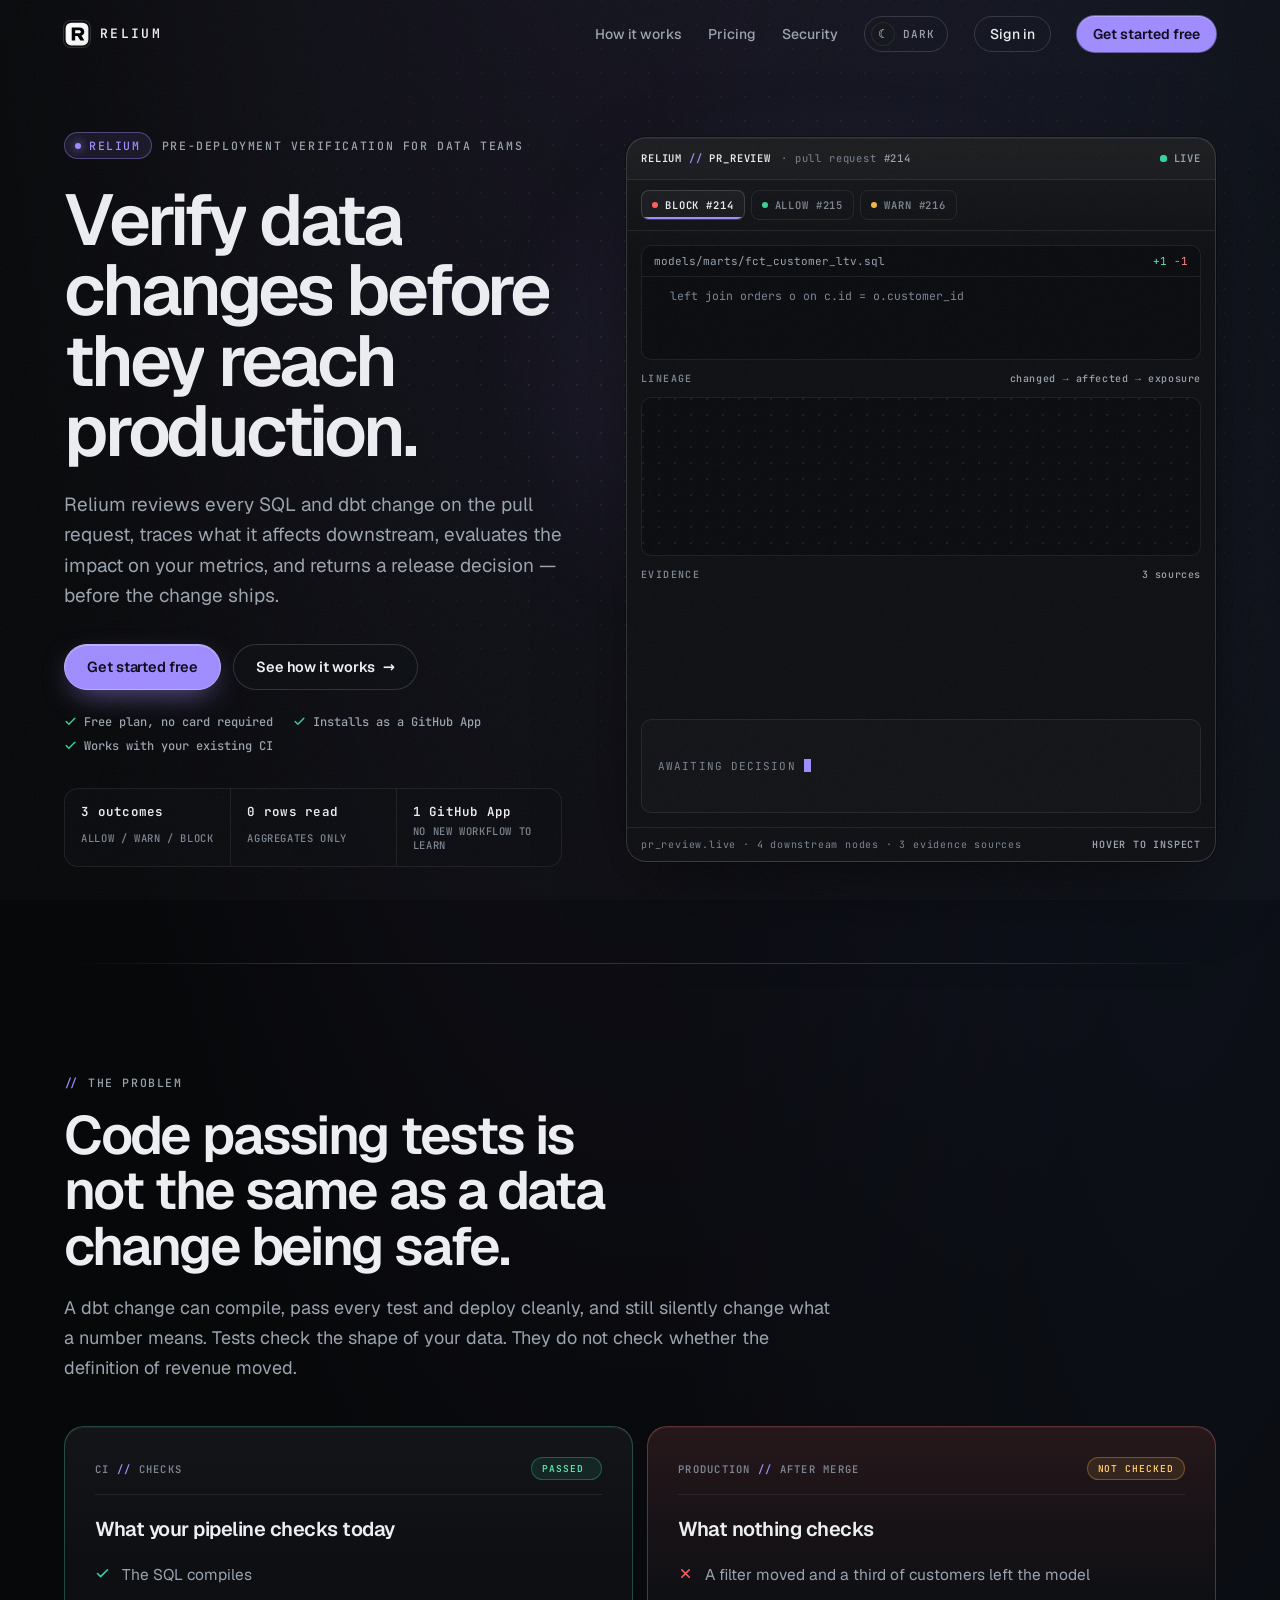
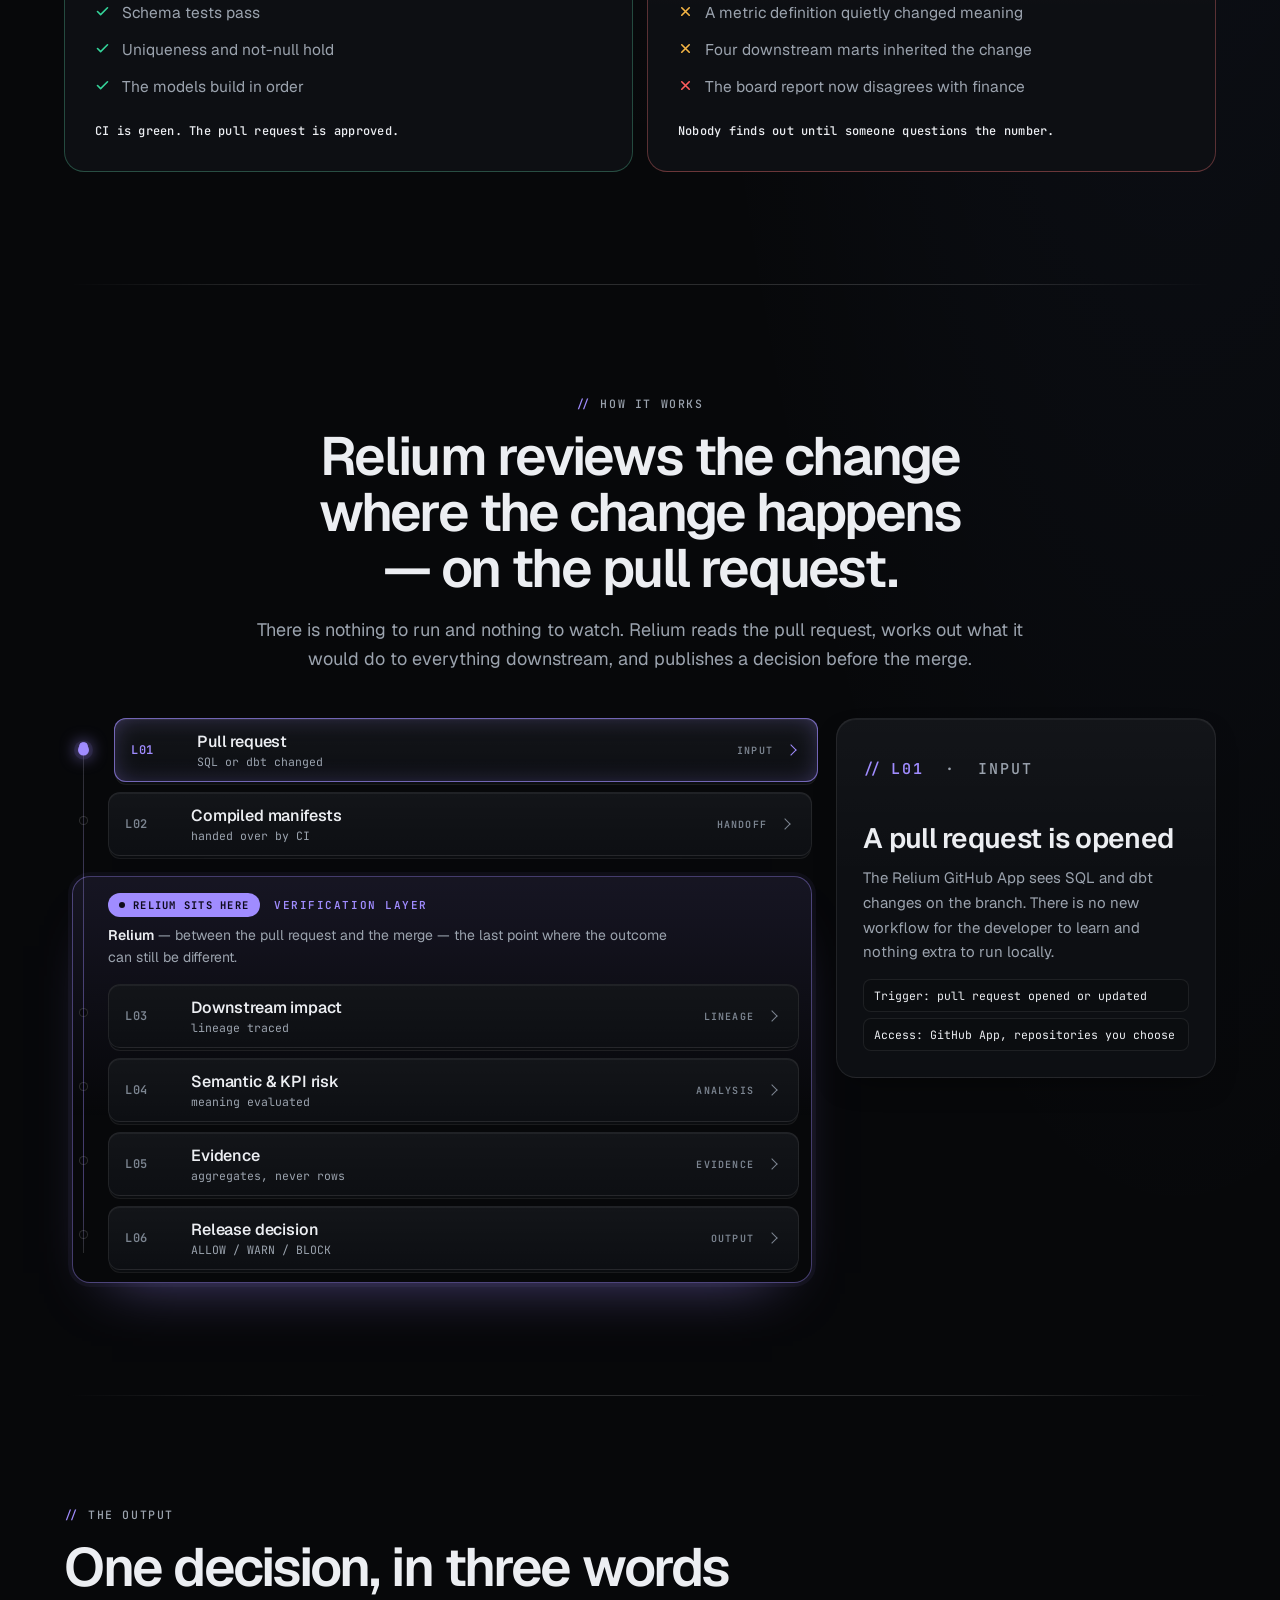
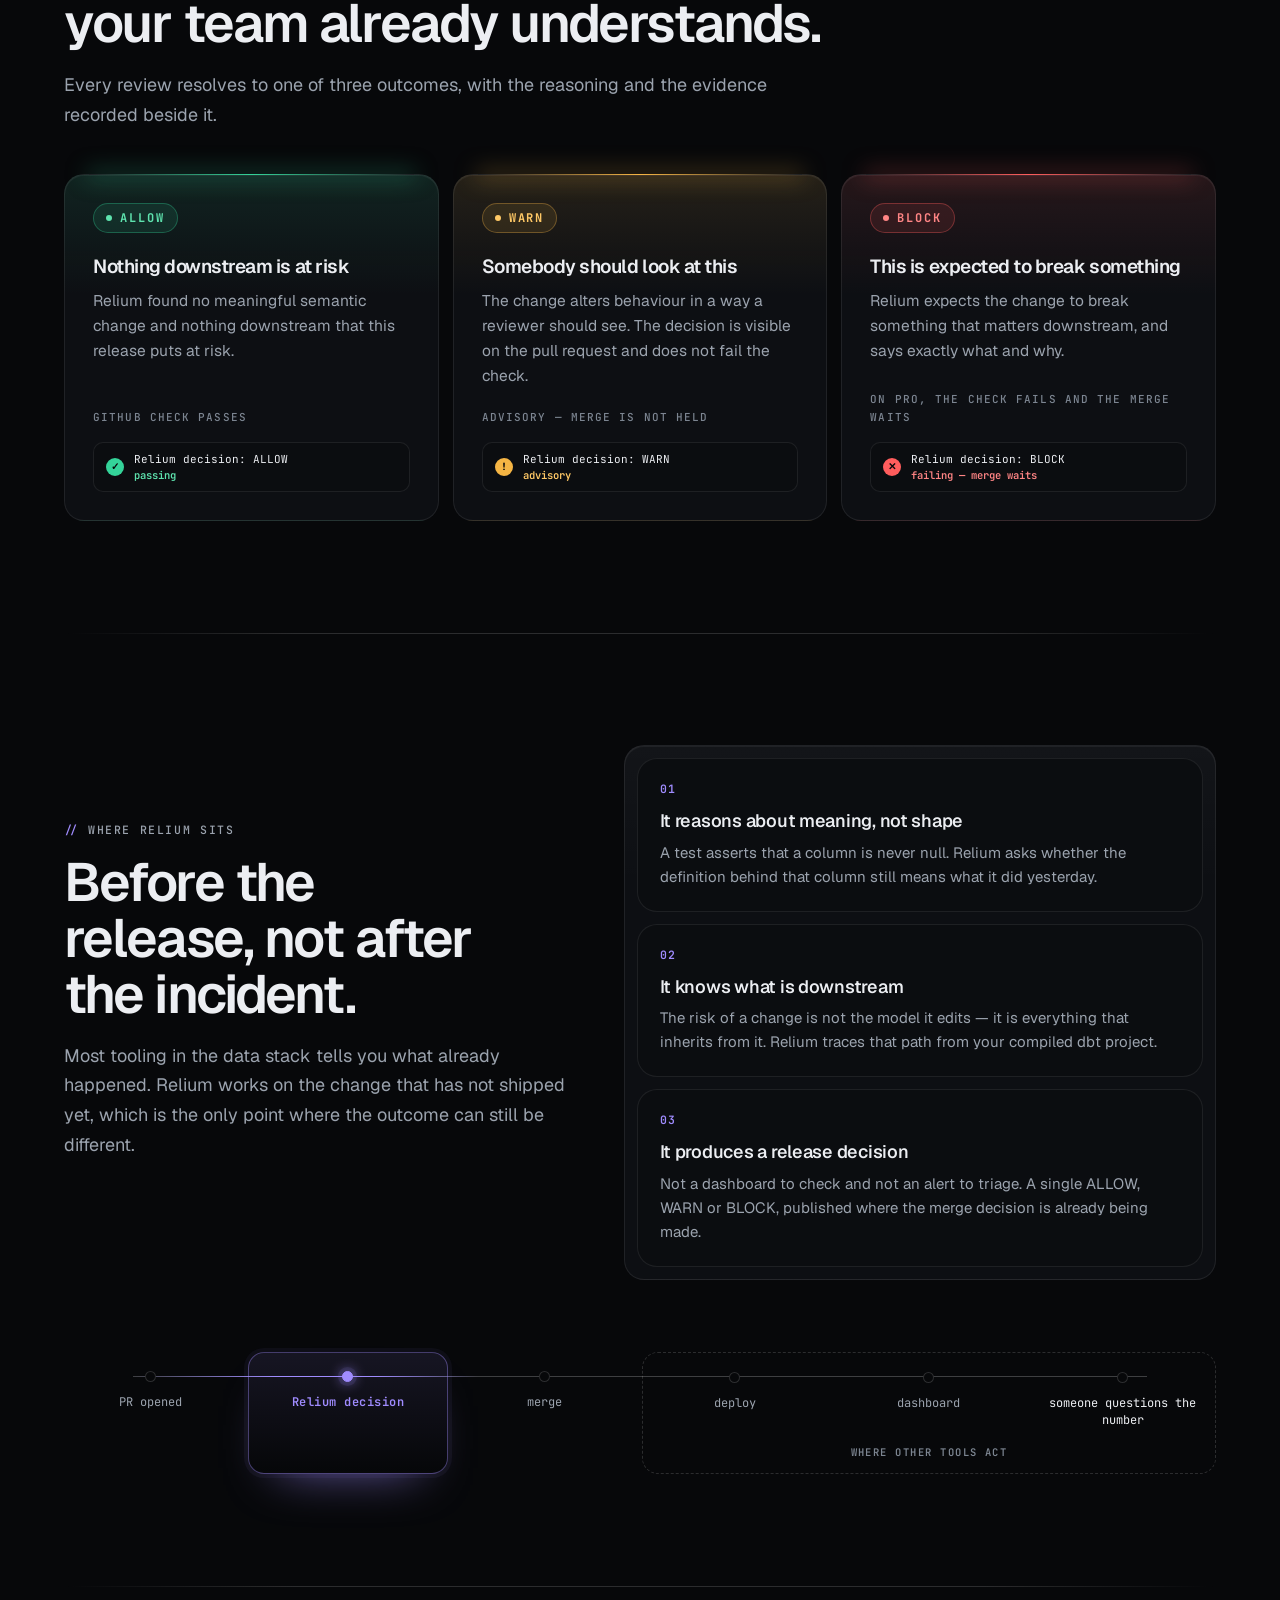
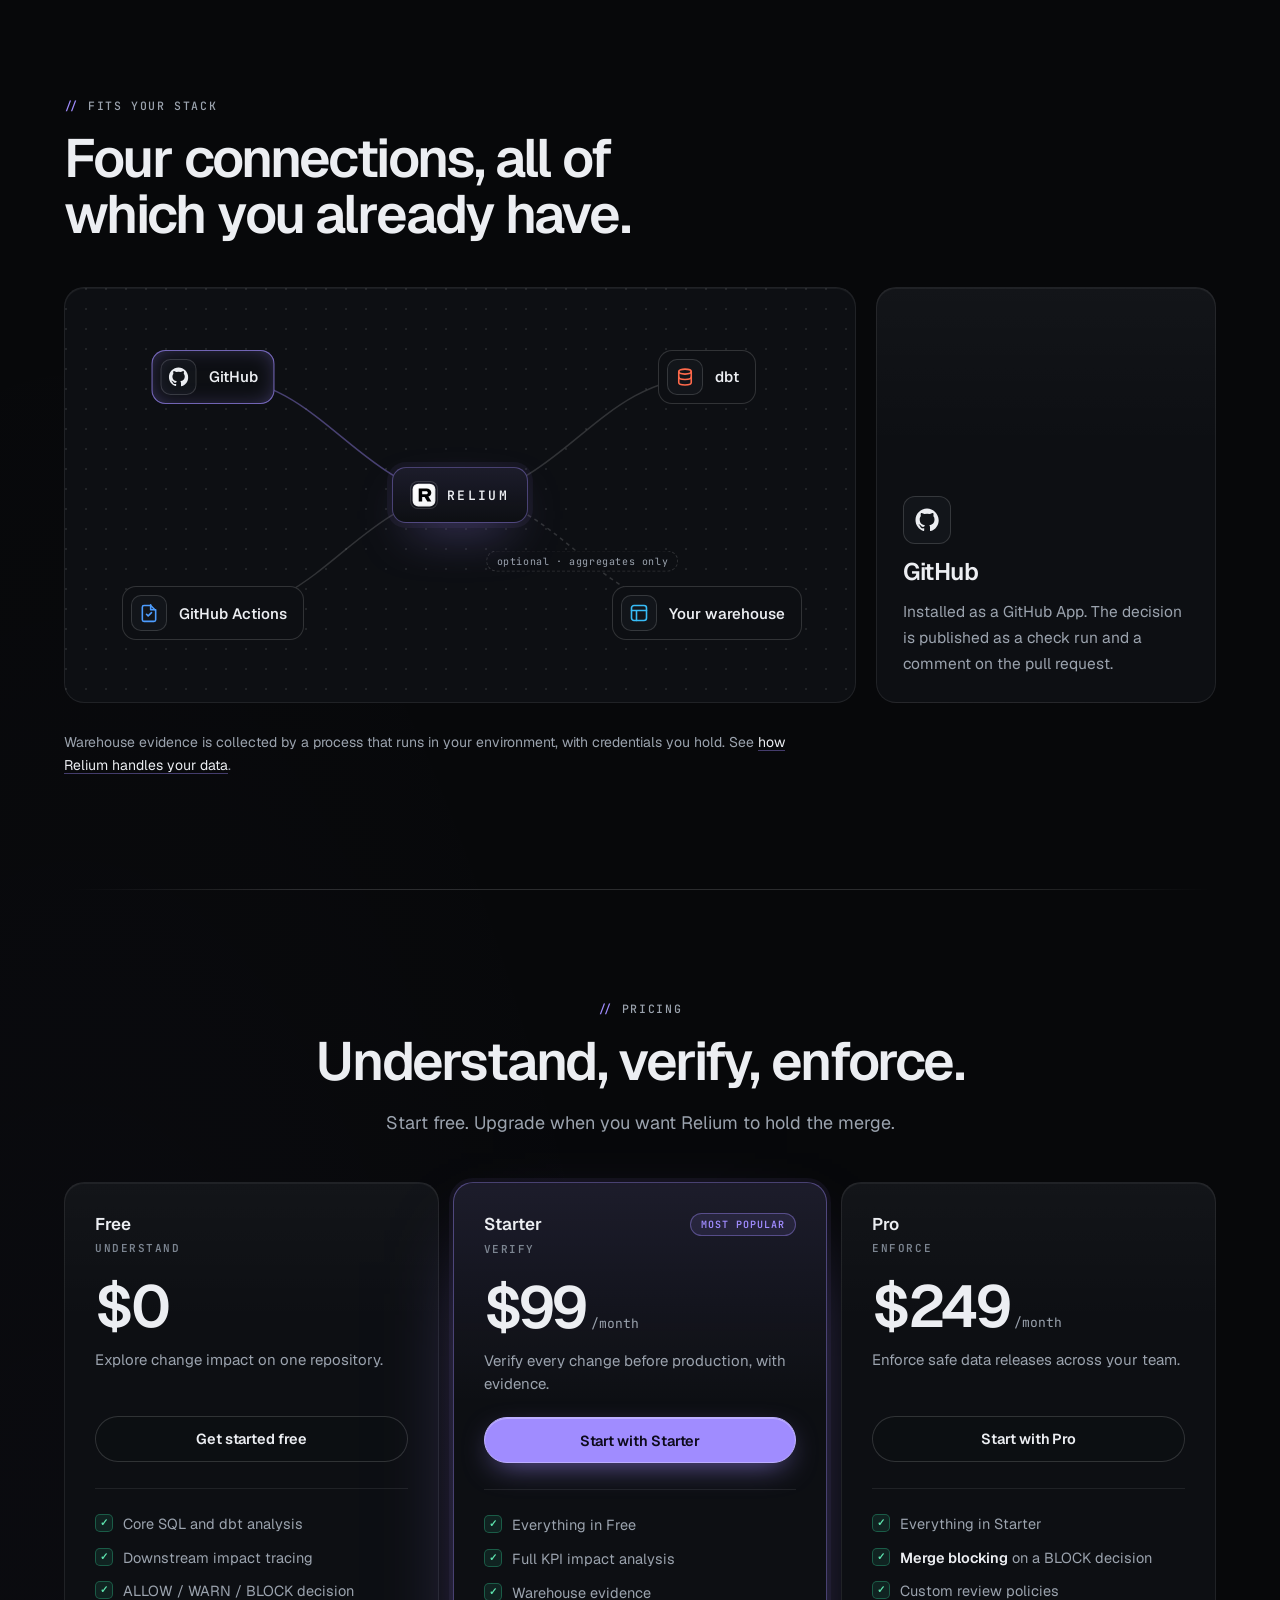
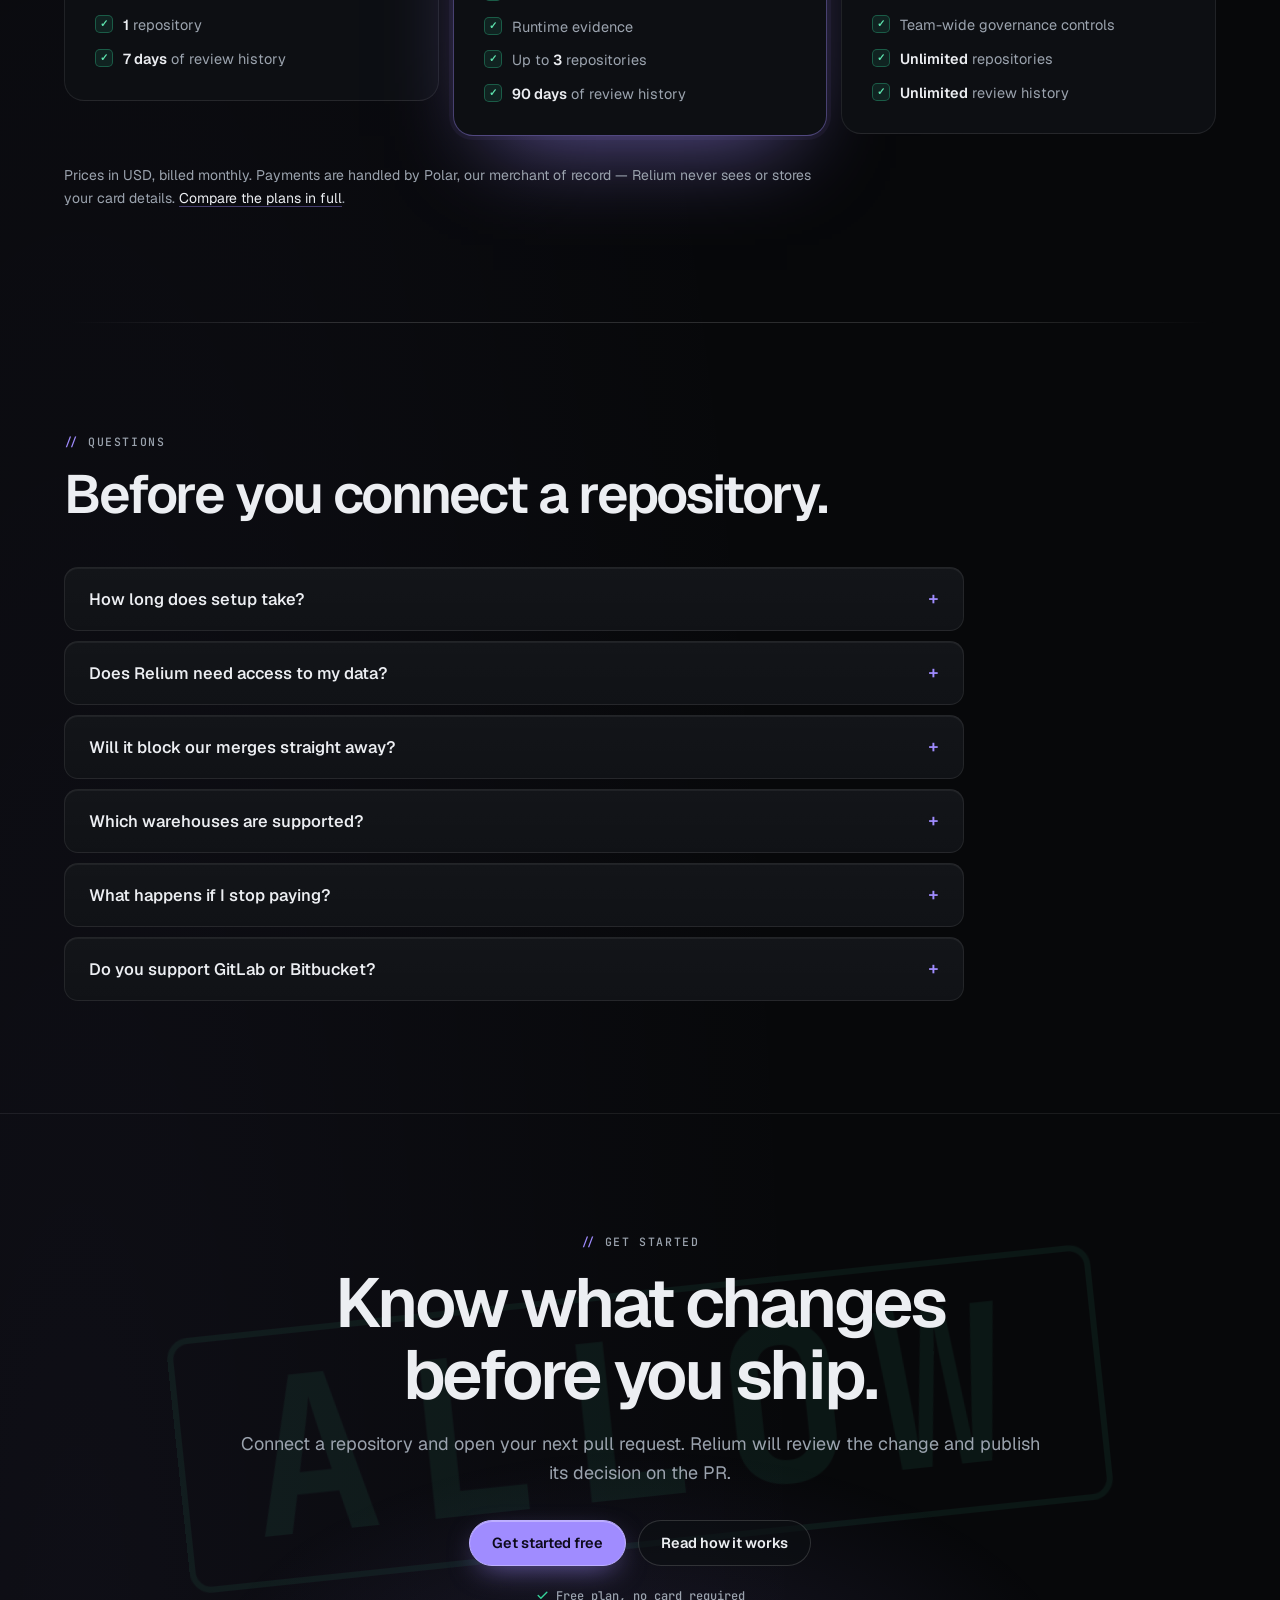
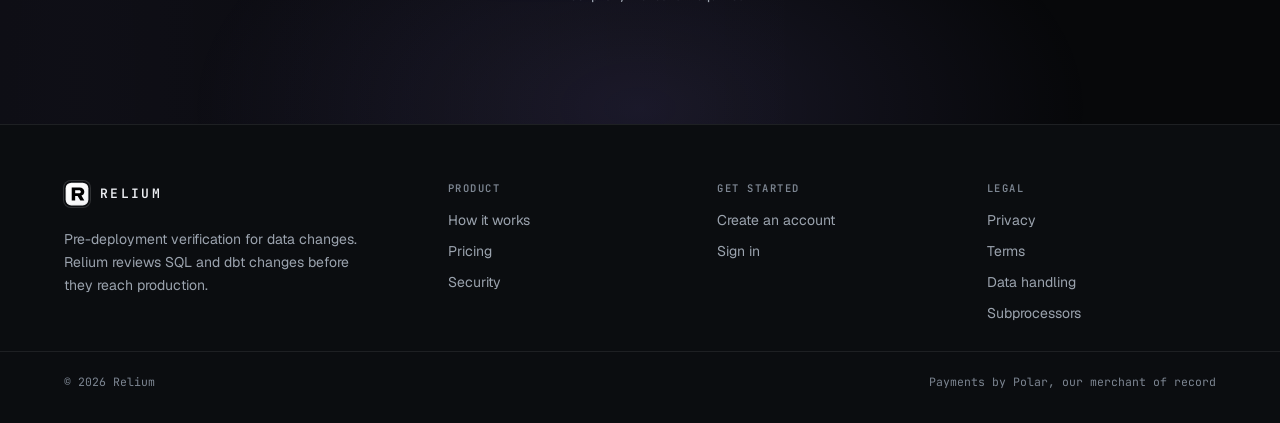
==== commit 2db5de38: "Redesign phase 2: bring the sections below the fold up to the hero - Problem: the two lists play onc" ====
--- a/index.html
+++ b/index.html
@@ -122,24 +122,26 @@
       <h2>Code passing tests is not the same as a data change being safe.</h2>
       <p>A dbt change can compile, pass every test and deploy cleanly, and still silently change what a number means. Tests check the shape of your data. They do not check whether the definition of revenue moved.</p>
     </div>
-    <div class="contrast reveal">
+    <div class="contrast reveal" data-play>
       <div class="contrast-panel" data-tone="pass">
+        <div class="panel-bar" aria-hidden="true"><span>ci <i>//</i> checks</span><span class="pill run-state" data-tone="allow"><span class="s-run">running</span><span class="s-done">passed</span></span></div>
         <h3>What your pipeline checks today</h3>
         <ul class="contrast-list">
-          <li class="pass"><svg width="15" height="15" viewBox="0 0 24 24" fill="none" stroke="currentColor" stroke-width="2.6" stroke-linecap="round" stroke-linejoin="round" aria-hidden="true"><path d="M20 6 9 17l-5-5"/></svg><span>The SQL compiles</span></li>
-          <li class="pass"><svg width="15" height="15" viewBox="0 0 24 24" fill="none" stroke="currentColor" stroke-width="2.6" stroke-linecap="round" stroke-linejoin="round" aria-hidden="true"><path d="M20 6 9 17l-5-5"/></svg><span>Schema tests pass</span></li>
-          <li class="pass"><svg width="15" height="15" viewBox="0 0 24 24" fill="none" stroke="currentColor" stroke-width="2.6" stroke-linecap="round" stroke-linejoin="round" aria-hidden="true"><path d="M20 6 9 17l-5-5"/></svg><span>Uniqueness and not-null hold</span></li>
-          <li class="pass"><svg width="15" height="15" viewBox="0 0 24 24" fill="none" stroke="currentColor" stroke-width="2.6" stroke-linecap="round" stroke-linejoin="round" aria-hidden="true"><path d="M20 6 9 17l-5-5"/></svg><span>The models build in order</span></li>
+          <li class="pass" style="--i:0"><span class="pending" aria-hidden="true"></span><svg width="15" height="15" viewBox="0 0 24 24" fill="none" stroke="currentColor" stroke-width="2.6" stroke-linecap="round" stroke-linejoin="round" aria-hidden="true"><path d="M20 6 9 17l-5-5"/></svg><span>The SQL compiles</span></li>
+          <li class="pass" style="--i:1"><span class="pending" aria-hidden="true"></span><svg width="15" height="15" viewBox="0 0 24 24" fill="none" stroke="currentColor" stroke-width="2.6" stroke-linecap="round" stroke-linejoin="round" aria-hidden="true"><path d="M20 6 9 17l-5-5"/></svg><span>Schema tests pass</span></li>
+          <li class="pass" style="--i:2"><span class="pending" aria-hidden="true"></span><svg width="15" height="15" viewBox="0 0 24 24" fill="none" stroke="currentColor" stroke-width="2.6" stroke-linecap="round" stroke-linejoin="round" aria-hidden="true"><path d="M20 6 9 17l-5-5"/></svg><span>Uniqueness and not-null hold</span></li>
+          <li class="pass" style="--i:3"><span class="pending" aria-hidden="true"></span><svg width="15" height="15" viewBox="0 0 24 24" fill="none" stroke="currentColor" stroke-width="2.6" stroke-linecap="round" stroke-linejoin="round" aria-hidden="true"><path d="M20 6 9 17l-5-5"/></svg><span>The models build in order</span></li>
         </ul>
         <p class="contrast-verdict">CI is green. The pull request is approved.</p>
       </div>
       <div class="contrast-panel" data-tone="fail">
+        <div class="panel-bar" aria-hidden="true"><span>production <i>//</i> after merge</span><span class="pill" data-tone="warn">not checked</span></div>
         <h3>What nothing checks</h3>
         <ul class="contrast-list">
-          <li class="fail"><svg width="15" height="15" viewBox="0 0 24 24" fill="none" stroke="currentColor" stroke-width="2.6" stroke-linecap="round" stroke-linejoin="round" aria-hidden="true"><path d="M18 6 6 18M6 6l12 12"/></svg><span>A filter moved and a third of customers left the model</span></li>
-          <li class="fail"><svg width="15" height="15" viewBox="0 0 24 24" fill="none" stroke="currentColor" stroke-width="2.6" stroke-linecap="round" stroke-linejoin="round" aria-hidden="true"><path d="M18 6 6 18M6 6l12 12"/></svg><span>A metric definition quietly changed meaning</span></li>
-          <li class="fail"><svg width="15" height="15" viewBox="0 0 24 24" fill="none" stroke="currentColor" stroke-width="2.6" stroke-linecap="round" stroke-linejoin="round" aria-hidden="true"><path d="M18 6 6 18M6 6l12 12"/></svg><span>Four downstream marts inherited the change</span></li>
-          <li class="fail"><svg width="15" height="15" viewBox="0 0 24 24" fill="none" stroke="currentColor" stroke-width="2.6" stroke-linecap="round" stroke-linejoin="round" aria-hidden="true"><path d="M18 6 6 18M6 6l12 12"/></svg><span>The board report now disagrees with finance</span></li>
+          <li class="fail" data-tone="block" style="--i:0"><svg width="15" height="15" viewBox="0 0 24 24" fill="none" stroke="currentColor" stroke-width="2.6" stroke-linecap="round" stroke-linejoin="round" aria-hidden="true"><path d="M18 6 6 18M6 6l12 12"/></svg><span>A filter moved and a third of customers left the model</span></li>
+          <li class="fail" data-tone="warn" style="--i:1"><svg width="15" height="15" viewBox="0 0 24 24" fill="none" stroke="currentColor" stroke-width="2.6" stroke-linecap="round" stroke-linejoin="round" aria-hidden="true"><path d="M18 6 6 18M6 6l12 12"/></svg><span>A metric definition quietly changed meaning</span></li>
+          <li class="fail" data-tone="warn" style="--i:2"><svg width="15" height="15" viewBox="0 0 24 24" fill="none" stroke="currentColor" stroke-width="2.6" stroke-linecap="round" stroke-linejoin="round" aria-hidden="true"><path d="M18 6 6 18M6 6l12 12"/></svg><span>Four downstream marts inherited the change</span></li>
+          <li class="fail" data-tone="block" style="--i:3"><svg width="15" height="15" viewBox="0 0 24 24" fill="none" stroke="currentColor" stroke-width="2.6" stroke-linecap="round" stroke-linejoin="round" aria-hidden="true"><path d="M18 6 6 18M6 6l12 12"/></svg><span>The board report now disagrees with finance</span></li>
         </ul>
         <p class="contrast-verdict">Nobody finds out until someone questions the number.</p>
       </div>
@@ -266,18 +268,21 @@
         <h3>Nothing downstream is at risk</h3>
         <p>Relium found no meaningful semantic change and nothing downstream that this release puts at risk.</p>
         <p class="verdict-check">GitHub check passes</p>
+        <div class="check-run" data-tone="allow"><span class="cr-icon" aria-hidden="true">&#10003;</span><span class="cr-name">Relium decision: ALLOW</span><span class="cr-state">passing</span></div>
       </article>
       <article class="verdict-card reveal" data-tone="warn">
         <span class="verdict-tag">WARN</span>
         <h3>Somebody should look at this</h3>
         <p>The change alters behaviour in a way a reviewer should see. The decision is visible on the pull request and does not fail the check.</p>
         <p class="verdict-check">Advisory — merge is not held</p>
+        <div class="check-run" data-tone="warn"><span class="cr-icon" aria-hidden="true">!</span><span class="cr-name">Relium decision: WARN</span><span class="cr-state">advisory</span></div>
       </article>
       <article class="verdict-card reveal" data-tone="block">
         <span class="verdict-tag">BLOCK</span>
         <h3>This is expected to break something</h3>
         <p>Relium expects the change to break something that matters downstream, and says exactly what and why.</p>
         <p class="verdict-check">On Pro, the check fails and the merge waits</p>
+        <div class="check-run" data-tone="block"><span class="cr-icon" aria-hidden="true">&#10005;</span><span class="cr-name">Relium decision: BLOCK</span><span class="cr-state">failing — merge waits</span></div>
       </article>
     </div>
   </section>
@@ -307,6 +312,22 @@
         </article>
       </div>
     </div>
+    <div class="timeline reveal" data-play>
+      <ol class="tl" aria-label="Where a data change goes after the pull request">
+        <li class="tl-step" style="--i:0"><span class="tl-dot" aria-hidden="true"></span><span class="tl-label">PR opened</span></li>
+        <li class="tl-step tl-relium" style="--i:1"><span class="tl-dot" aria-hidden="true"></span><span class="tl-label">Relium decision</span></li>
+        <li class="tl-step" style="--i:2"><span class="tl-dot" aria-hidden="true"></span><span class="tl-label">merge</span></li>
+        <li class="tl-after">
+          <ol>
+            <li class="tl-step" style="--i:3"><span class="tl-dot" aria-hidden="true"></span><span class="tl-label">deploy</span></li>
+            <li class="tl-step" style="--i:4"><span class="tl-dot" aria-hidden="true"></span><span class="tl-label">dashboard</span></li>
+            <li class="tl-step tl-incident" style="--i:5"><span class="tl-dot" aria-hidden="true"></span><span class="tl-label">someone questions the number</span></li>
+          </ol>
+          <span class="tl-after-label">where other tools act</span>
+        </li>
+      </ol>
+      <span class="tl-line" aria-hidden="true"></span>
+    </div>
   </section>
 
   <section class="section integrations-section" id="connects">
@@ -314,35 +335,45 @@
       <span class="eyebrow">Fits your stack</span>
       <h2>Four connections, all of which you already have.</h2>
     </div>
-    <div class="integration-grid">
-      <article class="integration-card reveal">
-        <span class="integration-logo logo-github">
-          <svg viewBox="0 0 24 24" fill="currentColor" aria-hidden="true"><path d="M12 .5C5.7.5.5 5.7.5 12c0 5.1 3.3 9.4 7.9 10.9.6.1.8-.2.8-.6v-2c-3.2.7-3.9-1.5-3.9-1.5-.5-1.3-1.3-1.7-1.3-1.7-1-.7.1-.7.1-.7 1.2.1 1.8 1.2 1.8 1.2 1 1.8 2.7 1.3 3.4 1 .1-.8.4-1.3.7-1.6-2.6-.3-5.3-1.3-5.3-5.8 0-1.3.5-2.3 1.2-3.2-.1-.3-.5-1.5.1-3.1 0 0 1-.3 3.2 1.2a11 11 0 0 1 5.8 0c2.2-1.5 3.2-1.2 3.2-1.2.6 1.6.2 2.8.1 3.1.8.9 1.2 1.9 1.2 3.2 0 4.5-2.7 5.5-5.3 5.8.4.4.8 1.1.8 2.2v3.3c0 .4.2.7.8.6 4.6-1.5 7.9-5.8 7.9-10.9C23.5 5.7 18.3.5 12 .5z"/></svg>
-        </span>
-        <strong>GitHub</strong>
-        <p>Installed as a GitHub App. The decision is published as a check run and a comment on the pull request.</p>
-      </article>
-      <article class="integration-card reveal">
-        <span class="integration-logo logo-dbt">
-          <svg viewBox="0 0 24 24" fill="none" stroke="currentColor" stroke-width="1.9" stroke-linecap="round" stroke-linejoin="round" aria-hidden="true"><ellipse cx="12" cy="5.5" rx="7.5" ry="3"/><path d="M4.5 5.5v13c0 1.7 3.4 3 7.5 3s7.5-1.3 7.5-3v-13"/><path d="M4.5 12c0 1.7 3.4 3 7.5 3s7.5-1.3 7.5-3"/></svg>
-        </span>
-        <strong>dbt</strong>
-        <p>Relium reads your compiled manifest, so lineage, tests, exposures and contracts come from your own project.</p>
-      </article>
-      <article class="integration-card reveal">
-        <span class="integration-logo logo-ci">
-          <svg viewBox="0 0 24 24" fill="none" stroke="currentColor" stroke-width="1.9" stroke-linecap="round" stroke-linejoin="round" aria-hidden="true"><path d="M14 2v6h6"/><path d="M4 5a2 2 0 0 1 2-2h8l6 6v11a2 2 0 0 1-2 2H6a2 2 0 0 1-2-2z"/><path d="m9 13.5 2 2 4-4"/></svg>
-        </span>
-        <strong>GitHub Actions</strong>
-        <p>One workflow step submits the base and head manifests. Relium shows you the exact file to copy.</p>
-      </article>
-      <article class="integration-card reveal">
-        <span class="integration-logo logo-warehouse">
-          <svg viewBox="0 0 24 24" fill="none" stroke="currentColor" stroke-width="1.9" stroke-linecap="round" stroke-linejoin="round" aria-hidden="true"><rect x="3" y="3" width="18" height="18" rx="3"/><path d="M3 9h18M9 9v12"/></svg>
-        </span>
-        <strong>Your warehouse</strong>
-        <p>Optional. A collector you run with your own read-only credentials submits aggregate metadata — never rows.</p>
-      </article>
+    <div class="connect reveal" data-connect>
+      <div class="connect-map">
+        <svg class="connect-svg" viewBox="0 0 800 420" preserveAspectRatio="none" aria-hidden="true" focusable="false">
+          <path class="c-edge" data-to="github" pathLength="1" d="M400 210 C300 210 260 90 150 90"/>
+          <path class="c-edge" data-to="dbt" pathLength="1" d="M400 210 C500 210 540 90 650 90"/>
+          <path class="c-edge" data-to="ci" pathLength="1" d="M400 210 C300 210 260 330 150 330"/>
+          <path class="c-edge c-edge-optional" data-to="warehouse" pathLength="1" d="M400 210 C500 210 540 330 650 330"/>
+          <path class="c-flow" pathLength="1" d="M150 90 C260 90 300 210 400 210"/>
+          <path class="c-flow" pathLength="1" d="M650 90 C540 90 500 210 400 210"/>
+          <path class="c-flow" pathLength="1" d="M150 330 C260 330 300 210 400 210"/>
+          <path class="c-flow c-flow-optional" pathLength="1" d="M650 330 C540 330 500 210 400 210"/>
+        </svg>
+        <div class="connect-hub" aria-hidden="true"><span class="logo-mark"></span><b>RELIUM</b></div>
+        <span class="connect-edge-label" aria-hidden="true">optional · aggregates only</span>
+        <ul class="connect-nodes">
+          <li class="connect-node" data-node="github">
+            <button class="connect-btn" type="button" aria-controls="connect-github"><span class="integration-logo logo-github"> <svg viewBox="0 0 24 24" fill="currentColor" aria-hidden="true"><path d="M12 .5C5.7.5.5 5.7.5 12c0 5.1 3.3 9.4 7.9 10.9.6.1.8-.2.8-.6v-2c-3.2.7-3.9-1.5-3.9-1.5-.5-1.3-1.3-1.7-1.3-1.7-1-.7.1-.7.1-.7 1.2.1 1.8 1.2 1.8 1.2 1 1.8 2.7 1.3 3.4 1 .1-.8.4-1.3.7-1.6-2.6-.3-5.3-1.3-5.3-5.8 0-1.3.5-2.3 1.2-3.2-.1-.3-.5-1.5.1-3.1 0 0 1-.3 3.2 1.2a11 11 0 0 1 5.8 0c2.2-1.5 3.2-1.2 3.2-1.2.6 1.6.2 2.8.1 3.1.8.9 1.2 1.9 1.2 3.2 0 4.5-2.7 5.5-5.3 5.8.4.4.8 1.1.8 2.2v3.3c0 .4.2.7.8.6 4.6-1.5 7.9-5.8 7.9-10.9C23.5 5.7 18.3.5 12 .5z"/></svg> </span><strong>GitHub</strong></button>
+            <p class="connect-text" id="connect-github">Installed as a GitHub App. The decision is published as a check run and a comment on the pull request.</p>
+          </li>
+          <li class="connect-node" data-node="dbt">
+            <button class="connect-btn" type="button" aria-controls="connect-dbt"><span class="integration-logo logo-dbt"> <svg viewBox="0 0 24 24" fill="none" stroke="currentColor" stroke-width="1.9" stroke-linecap="round" stroke-linejoin="round" aria-hidden="true"><ellipse cx="12" cy="5.5" rx="7.5" ry="3"/><path d="M4.5 5.5v13c0 1.7 3.4 3 7.5 3s7.5-1.3 7.5-3v-13"/><path d="M4.5 12c0 1.7 3.4 3 7.5 3s7.5-1.3 7.5-3"/></svg> </span><strong>dbt</strong></button>
+            <p class="connect-text" id="connect-dbt">Relium reads your compiled manifest, so lineage, tests, exposures and contracts come from your own project.</p>
+          </li>
+          <li class="connect-node" data-node="ci">
+            <button class="connect-btn" type="button" aria-controls="connect-ci"><span class="integration-logo logo-ci"> <svg viewBox="0 0 24 24" fill="none" stroke="currentColor" stroke-width="1.9" stroke-linecap="round" stroke-linejoin="round" aria-hidden="true"><path d="M14 2v6h6"/><path d="M4 5a2 2 0 0 1 2-2h8l6 6v11a2 2 0 0 1-2 2H6a2 2 0 0 1-2-2z"/><path d="m9 13.5 2 2 4-4"/></svg> </span><strong>GitHub Actions</strong></button>
+            <p class="connect-text" id="connect-ci">One workflow step submits the base and head manifests. Relium shows you the exact file to copy.</p>
+          </li>
+          <li class="connect-node" data-node="warehouse">
+            <button class="connect-btn" type="button" aria-controls="connect-warehouse"><span class="integration-logo logo-warehouse"> <svg viewBox="0 0 24 24" fill="none" stroke="currentColor" stroke-width="1.9" stroke-linecap="round" stroke-linejoin="round" aria-hidden="true"><rect x="3" y="3" width="18" height="18" rx="3"/><path d="M3 9h18M9 9v12"/></svg> </span><strong>Your warehouse</strong></button>
+            <span class="pill connect-optional" data-tone="accent">optional · aggregates only</span>
+            <p class="connect-text" id="connect-warehouse">Optional. A collector you run with your own read-only credentials submits aggregate metadata — never rows.</p>
+          </li>
+        </ul>
+      </div>
+      <aside class="connect-inspector" aria-hidden="true">
+        <span class="connect-inspector-logo" data-ci-logo></span>
+        <strong data-ci-name></strong>
+        <p data-ci-text></p>
+      </aside>
     </div>
     <p class="pricing-note reveal">Warehouse evidence is collected by a process that runs in your environment, with credentials you hold. See <a href="/security">how Relium handles your data</a>.</p>
   </section>
@@ -440,7 +471,8 @@
     </div>
   </section>
 
-  <section class="final-cta">
+  <section class="final-cta" data-play>
+    <div class="cta-stamps" aria-hidden="true"><span class="cta-stamp" data-tone="block">BLOCK</span><span class="cta-stamp" data-tone="allow">ALLOW</span></div>
     <div class="cta-inner reveal">
       <span class="eyebrow">Get started</span>
       <h2>Know what changes before you ship.</h2>
--- a/relium.css
+++ b/relium.css
@@ -19,7 +19,7 @@
    1 tokens · 2 base · 3 nav · 4 buttons and pills · 5 hero · 6 console
    7 layer stack · 8 sections and panels · 9 steps · 10 decisions
    11 pricing · 12 faq · 13 integrations · 14 legal pages · 15 footer
-   16 responsive · 17 motion
+   15b below-the-fold sections · 16 responsive · 17 motion
    ========================================================================== */
 
 @font-face{font-family:"Geist";src:url("/fonts/geist-latin-wght-normal.woff2") format("woff2");font-weight:100 900;font-style:normal;font-display:swap}
@@ -686,6 +686,170 @@
 .footer-col a{color:var(--muted);font-size:14px;transition:color .16s}
 .footer-col a:hover{color:var(--text)}
 .footer-base{display:flex;flex-wrap:wrap;justify-content:space-between;gap:12px 24px;max-width:1280px;margin:0 auto;padding:22px var(--gutter) 34px;border-top:1px solid var(--border);color:var(--faint);font-family:var(--mono);font-size:11.5px}
+
+/* -------------------------------------------------------------------------
+   15b. Below the fold. Scroll-triggered pieces are armed by relium-home.js
+        (`.is-armed`) and played once in view (`.is-played`). Without JS,
+        or under prefers-reduced-motion, nothing is armed and every piece
+        sits in its final state.
+   ------------------------------------------------------------------------- */
+
+/* Problem: a CI run that goes green, against what it never saw. */
+.panel-bar{display:flex;align-items:center;justify-content:space-between;gap:12px;margin-bottom:22px;padding-bottom:14px;border-bottom:1px solid var(--border);color:var(--faint);font-family:var(--mono);font-size:10.5px;font-weight:600;letter-spacing:.12em;text-transform:uppercase}
+.panel-bar i{color:var(--accent);font-style:normal}
+.panel-bar .pill{font-size:9.5px}
+.run-state{display:inline-grid}
+.run-state > span{grid-area:1/1}
+.run-state .s-run{opacity:0}
+.contrast-list li{position:relative}
+.contrast-list li > span:last-child{transition:none}
+.contrast-list .fail[data-tone="warn"] svg{color:var(--warn)}
+.contrast-list .pending{position:absolute;top:3px;left:0;display:none;width:15px;height:15px;border:1.5px solid var(--border-strong);border-top-color:var(--allow);border-radius:50%}
+.contrast.is-armed .pending{display:block}
+.contrast.is-armed .pass svg,.contrast.is-armed .fail,.contrast.is-armed .contrast-verdict,.contrast.is-armed .run-state .s-done{opacity:0}
+.contrast.is-armed .run-state .s-run{opacity:1}
+.contrast.is-armed .pass > span:last-child{opacity:.4}
+.contrast.is-played .pending{animation:spin .8s linear 4,fadeOut .2s linear forwards;animation-delay:0s,calc(var(--i) * 480ms + 500ms)}
+.contrast.is-played .pass svg{animation:tickIn .4s cubic-bezier(.2,1.5,.4,1) both;animation-delay:calc(var(--i) * 480ms + 500ms)}
+.contrast.is-played .pass > span:last-child{animation:dimIn .3s ease both;animation-delay:calc(var(--i) * 480ms + 500ms)}
+.contrast.is-played [data-tone="pass"] .contrast-verdict{animation:fadeUp .5s var(--ease-out) 2.5s both}
+.contrast.is-played .run-state .s-run{animation:fadeOut .2s linear 2.5s both}
+.contrast.is-played .run-state .s-done{animation:fadeIn .3s linear 2.6s both}
+.contrast.is-played .fail{animation:warnIn .5s var(--ease-out) both;animation-delay:calc(var(--i) * 560ms + 3100ms)}
+.contrast.is-played [data-tone="fail"] .contrast-verdict{animation:fadeUp .6s var(--ease-out) 5.6s both}
+
+/* Decisions: tone edge, lift, and the check run each outcome produces. */
+.verdict-card[data-tone="allow"]{--tone:var(--allow);--tone-fg:var(--allow-fg);--tone-border:var(--allow-border)}
+.verdict-card[data-tone="warn"]{--tone:var(--warn);--tone-fg:var(--warn-fg);--tone-border:var(--warn-border)}
+.verdict-card[data-tone="block"]{--tone:var(--block);--tone-fg:var(--block-fg);--tone-border:var(--block-border)}
+.verdict-card{overflow:visible;transition:transform .4s var(--ease-out)}
+.verdict-card::before{inset:-1px 24px auto;background:linear-gradient(90deg,transparent,var(--tone),transparent)!important;box-shadow:0 0 22px 2px color-mix(in srgb,var(--tone) 55%,transparent)}
+.verdict-card:hover{transform:translateY(-4px)}
+.check-run{display:grid;grid-template-columns:auto minmax(0,1fr);gap:2px 10px;align-items:center;margin-top:16px;padding:9px 12px;border:1px solid var(--border);border-radius:10px;background:var(--bg-soft);font-family:var(--mono);font-size:11px}
+.cr-icon{display:grid;place-items:center;width:18px;height:18px;border-radius:50%;background:var(--tone);color:var(--bg);font-size:10px;font-weight:800;line-height:1}
+.cr-name{min-width:0;overflow:hidden;color:var(--text);text-overflow:ellipsis;white-space:nowrap}
+.cr-state{grid-column:2;color:var(--tone-fg);font-size:10.5px;font-weight:600}
+.cr-icon{grid-row:span 2}
+.verdict-check{padding-top:20px}
+
+/* Timeline: where Relium acts, and where everything else does. */
+.timeline{position:relative;margin-top:72px}
+.tl{position:relative;z-index:1;display:grid;grid-template-columns:1fr 1.15fr 1fr 3.3fr;gap:10px;list-style:none}
+.tl-step{display:grid;justify-items:center;align-content:start;gap:12px;padding:18px 8px 16px;border:1px solid transparent;border-radius:16px;text-align:center}
+.tl-dot{position:relative;width:11px;height:11px;border:1.5px solid var(--border-strong);border-radius:50%;background:var(--bg)}
+.tl-label{color:var(--muted);font-family:var(--mono);font-size:12px;line-height:1.4}
+.tl-relium{border-color:var(--accent-line);background:linear-gradient(180deg,var(--accent-soft),transparent);box-shadow:0 0 0 4px color-mix(in srgb,var(--accent) 5%,transparent),0 24px 50px -30px color-mix(in srgb,var(--accent) 70%,transparent)}
+.tl-relium .tl-dot{border-color:var(--accent);background:var(--accent);box-shadow:0 0 0 4px var(--accent-soft),0 0 14px var(--accent)}
+.tl-relium .tl-label{color:var(--accent);font-weight:600;letter-spacing:.04em}
+.tl-after{display:flex;flex-direction:column;border:1px dashed var(--border-strong);border-radius:16px}
+.tl-after > ol{display:grid;grid-template-columns:repeat(3,1fr);gap:10px;list-style:none}
+.tl-after-label{padding:0 12px 14px;color:var(--faint);font-family:var(--mono);font-size:10.5px;font-weight:600;letter-spacing:.14em;text-align:center;text-transform:uppercase}
+.tl-incident .tl-label{color:var(--text)}
+.tl-line{position:absolute;top:24px;right:6%;left:6%;z-index:0;height:1px;background:linear-gradient(90deg,color-mix(in srgb,var(--text) 24%,transparent),var(--accent) 14%,var(--accent) 24%,color-mix(in srgb,var(--text) 24%,transparent) 34%);transform-origin:left}
+.timeline.is-armed .tl-line{transform:scaleX(0)}
+.timeline.is-armed .tl-step,.timeline.is-armed .tl-after-label{opacity:0}
+.timeline.is-played .tl-line{animation:growX 1.6s var(--ease-out) both}
+.timeline.is-played .tl-step{animation:fadeUp .5s var(--ease-out) both;animation-delay:calc(var(--i) * 200ms + 150ms)}
+.timeline.is-played .tl-after-label{animation:fadeIn .5s ease 1.5s both}
+.timeline.is-played .tl-relium .tl-dot::after{position:absolute;inset:-2px;border-radius:50%;background:var(--accent);content:"";animation:livePulse 1.2s ease-out .6s 2 both}
+
+/* Integrations: a hub with four connections. */
+.connect{display:grid;grid-template-columns:minmax(0,1fr) 340px;gap:20px;align-items:stretch}
+.connect-map{position:relative;aspect-ratio:800/420;border:1px solid var(--border);border-radius:var(--radius-lg);background:radial-gradient(circle at 1px 1px,color-mix(in srgb,var(--text) 9%,transparent) 1px,transparent 1.5px) 0 0/20px 20px,var(--surface);box-shadow:inset 0 1px 0 var(--hairline-hi)}
+.connect-svg{position:absolute;inset:0;width:100%;height:100%}
+.c-edge{fill:none;stroke:var(--border-strong);stroke-width:1.5;vector-effect:non-scaling-stroke;transition:stroke .3s}
+.c-edge-optional{stroke-dasharray:.014 .014}
+.c-flow{fill:none;stroke:var(--accent);stroke-width:2;stroke-linecap:round;stroke-dasharray:.05 .95;stroke-dashoffset:1;opacity:.85;vector-effect:non-scaling-stroke;animation:flowEdge 4s linear infinite;animation-play-state:paused}
+.c-flow:nth-child(6){animation-delay:-1s}
+.c-flow:nth-child(7){animation-delay:-2s}
+.c-flow-optional{stroke:var(--muted);animation-delay:-3s;animation-duration:6s}
+.connect.is-live .c-flow{animation-play-state:running}
+.connect[data-active="github"] .c-edge[data-to="github"],.connect[data-active="dbt"] .c-edge[data-to="dbt"],.connect[data-active="ci"] .c-edge[data-to="ci"],.connect[data-active="warehouse"] .c-edge[data-to="warehouse"]{stroke:var(--accent-line)}
+.connect-hub{position:absolute;top:50%;left:50%;z-index:2;display:flex;align-items:center;gap:10px;padding:14px 18px;border:1px solid var(--accent-line);border-radius:14px;background:linear-gradient(180deg,var(--accent-soft),transparent),var(--surface);box-shadow:0 0 0 5px color-mix(in srgb,var(--accent) 6%,transparent),0 20px 50px -20px color-mix(in srgb,var(--accent) 70%,transparent);transform:translate(-50%,-50%)}
+.connect-hub b{font-family:var(--mono);font-size:13px;font-weight:600;letter-spacing:.18em}
+.connect-edge-label{position:absolute;top:66%;left:65.5%;z-index:1;padding:3px 9px;border:1px dashed var(--border-strong);border-radius:999px;background:var(--surface);color:var(--muted);font-family:var(--mono);font-size:10px;letter-spacing:.06em;white-space:nowrap;transform:translate(-50%,-50%)}
+.connect-nodes{list-style:none}
+.connect-node{position:absolute;z-index:2;transform:translate(-50%,-50%)}
+.connect-node[data-node="github"]{top:21.43%;left:18.75%}
+.connect-node[data-node="dbt"]{top:21.43%;left:81.25%}
+.connect-node[data-node="ci"]{top:78.57%;left:18.75%}
+.connect-node[data-node="warehouse"]{top:78.57%;left:81.25%}
+.connect-btn{position:relative;display:flex;align-items:center;gap:12px;padding:8px 16px 8px 8px;border:1px solid var(--border-strong);border-radius:14px;background:var(--surface);color:var(--text);cursor:pointer;white-space:nowrap;transition:border-color .25s}
+.connect-btn::after{position:absolute;inset:-1px;border-radius:inherit;box-shadow:inset 0 0 0 1px var(--accent-line),inset 0 0 24px -8px color-mix(in srgb,var(--accent) 50%,transparent);content:"";opacity:0;transition:opacity .3s}
+.connect-btn .integration-logo{width:36px;height:36px;margin:0;border-radius:10px}
+.connect-btn .integration-logo svg{width:20px;height:20px}
+.connect-btn strong{font-size:15px;font-weight:550}
+.connect-node.is-active .connect-btn{border-color:var(--accent-line)}
+.connect-node.is-active .connect-btn::after{opacity:1}
+.connect-text,.connect-optional{position:absolute;width:1px;height:1px;margin:-1px;overflow:hidden;clip:rect(0 0 0 0);white-space:nowrap}
+.connect-inspector{display:flex;flex-direction:column;justify-content:flex-end;gap:12px;padding:26px;border:1px solid var(--border);border-radius:var(--radius-lg);background:linear-gradient(180deg,rgba(255,255,255,.025),transparent 160px),var(--surface);box-shadow:inset 0 1px 0 var(--hairline-hi)}
+:root[data-theme="light"] .connect-inspector{background:var(--surface);box-shadow:var(--shadow-soft)}
+.connect-inspector .integration-logo{margin-bottom:auto}
+.connect-inspector strong{font-size:24px;font-weight:600;letter-spacing:-.02em}
+.connect-inspector p{color:var(--muted);font-size:15.5px;line-height:1.65}
+.connect-inspector.is-updating > *{animation:fadeUp .35s var(--ease-out) both}
+
+/* Pricing: restrained. */
+.plan-amount{font-size:clamp(48px,4.6vw,60px);letter-spacing:-.055em}
+.plan[data-popular="true"]{box-shadow:0 0 0 4px color-mix(in srgb,var(--accent) 6%,transparent),0 40px 90px -40px color-mix(in srgb,var(--accent) 65%,transparent)}
+.plan-features svg{display:none}
+.plan-features li::before{display:grid;place-items:center;width:18px;height:18px;margin-top:1px;border:1px solid var(--allow-border);border-radius:5px;background:var(--allow-bg);color:var(--allow-fg);content:"\2713";font-family:var(--mono);font-size:10px;font-weight:700;line-height:1}
+
+/* FAQ: the answer opens to its own height (where supported). */
+.faq{interpolate-size:allow-keywords}
+.faq details::details-content{block-size:0;overflow:hidden;opacity:0;transition:block-size .4s var(--ease-out),opacity .3s ease,content-visibility .4s allow-discrete}
+.faq details[open]::details-content{block-size:auto;opacity:1}
+.faq summary::after{transition:transform .35s var(--ease-out)}
+
+/* Final CTA: the console's stamp, BLOCK turning into ALLOW, as a motif. */
+.final-cta h2{font-size:clamp(36px,5.4vw,72px);letter-spacing:-.045em}
+.cta-stamps{position:absolute;inset:0;z-index:-1;display:grid;place-items:center;pointer-events:none}
+.cta-stamp{grid-area:1/1;padding:.06em .3em;border:.03em solid currentColor;border-radius:.1em;font-family:var(--mono);font-size:clamp(84px,17vw,230px);font-weight:700;letter-spacing:.12em;line-height:1;opacity:.07;transform:rotate(-6deg)}
+:root[data-theme="light"] .cta-stamp{opacity:.06}
+.cta-stamp[data-tone="block"]{color:var(--block);opacity:0}
+.cta-stamp[data-tone="allow"]{color:var(--allow)}
+.final-cta.is-armed .cta-stamp[data-tone="block"]{opacity:.07}
+.final-cta.is-armed .cta-stamp[data-tone="allow"]{opacity:0}
+.final-cta.is-played .cta-stamp[data-tone="block"]{animation:stampOut .6s ease .8s both}
+.final-cta.is-played .cta-stamp[data-tone="allow"]{animation:stampSwap .7s cubic-bezier(.2,1.3,.4,1) 1.2s both}
+
+@media(max-width:960px){
+  .connect{grid-template-columns:1fr}
+  .connect-inspector{display:none}
+  .connect-map{aspect-ratio:auto;padding:16px;background:transparent;border:0;box-shadow:none}
+  .connect-svg,.connect-edge-label{display:none}
+  .connect-hub{position:relative;top:auto;left:auto;justify-content:center;transform:none}
+  .connect-nodes{position:relative;display:grid;gap:10px;margin-top:10px;padding-left:34px}
+  .connect-nodes::before{position:absolute;top:-10px;bottom:30px;left:13px;width:1px;background:linear-gradient(180deg,var(--accent-line),var(--border-strong));content:""}
+  .connect-node{position:relative;top:auto!important;left:auto!important;display:grid;gap:10px;padding:18px;border:1px solid var(--border);border-radius:var(--radius);background:var(--surface);transform:none}
+  .connect-node::before{position:absolute;top:30px;left:-25px;width:9px;height:9px;border:1px solid var(--accent-line);border-radius:50%;background:var(--bg);content:""}
+  .connect-node[data-node="warehouse"]{border-style:dashed}
+  .connect-btn{padding:0;border:0;background:transparent;cursor:default}
+  .connect-btn::after{display:none}
+  .connect-text,.connect-optional{position:static;width:auto;height:auto;margin:0;overflow:visible;clip:auto;white-space:normal}
+  .connect-optional{justify-self:start}
+  .connect-text{color:var(--muted);font-size:15px;line-height:1.6}
+}
+@media(max-width:760px){
+  .tl,.tl-after > ol{grid-template-columns:1fr;gap:6px}
+  .tl-step{grid-template-columns:auto 1fr;justify-items:start;align-items:center;gap:14px;padding:12px 14px;text-align:left}
+  .tl-after{padding-bottom:4px}
+  .tl-after-label{order:-1;padding:14px 14px 4px;text-align:left}
+  .tl-line{top:24px;bottom:24px;left:19.5px;right:auto;width:1px;height:auto;background:linear-gradient(180deg,color-mix(in srgb,var(--text) 24%,transparent),var(--accent) 12%,var(--accent) 24%,color-mix(in srgb,var(--text) 24%,transparent) 34%);transform-origin:top}
+  .timeline.is-armed .tl-line{transform:scaleY(0)}
+  .timeline.is-played .tl-line{animation:growY 1.6s var(--ease-out) both}
+}
+
+@keyframes spin{to{transform:rotate(360deg)}}
+@keyframes fadeOut{to{opacity:0}}
+@keyframes fadeIn{from{opacity:0}to{opacity:1}}
+@keyframes dimIn{from{opacity:.4}to{opacity:1}}
+@keyframes tickIn{from{opacity:0;transform:scale(.4)}to{opacity:1;transform:none}}
+@keyframes warnIn{from{opacity:0;transform:translateX(-10px)}to{opacity:1;transform:none}}
+@keyframes growX{from{transform:scaleX(0)}to{transform:scaleX(1)}}
+@keyframes growY{from{transform:scaleY(0)}to{transform:scaleY(1)}}
+@keyframes stampOut{from{opacity:.07;transform:rotate(-6deg)}to{opacity:0;transform:rotate(-6deg) scale(.94)}}
+@keyframes stampSwap{from{opacity:0;transform:rotate(-6deg) scale(1.25)}to{opacity:.07;transform:rotate(-6deg) scale(1)}}
 
 /* -------------------------------------------------------------------------
    16. Responsive
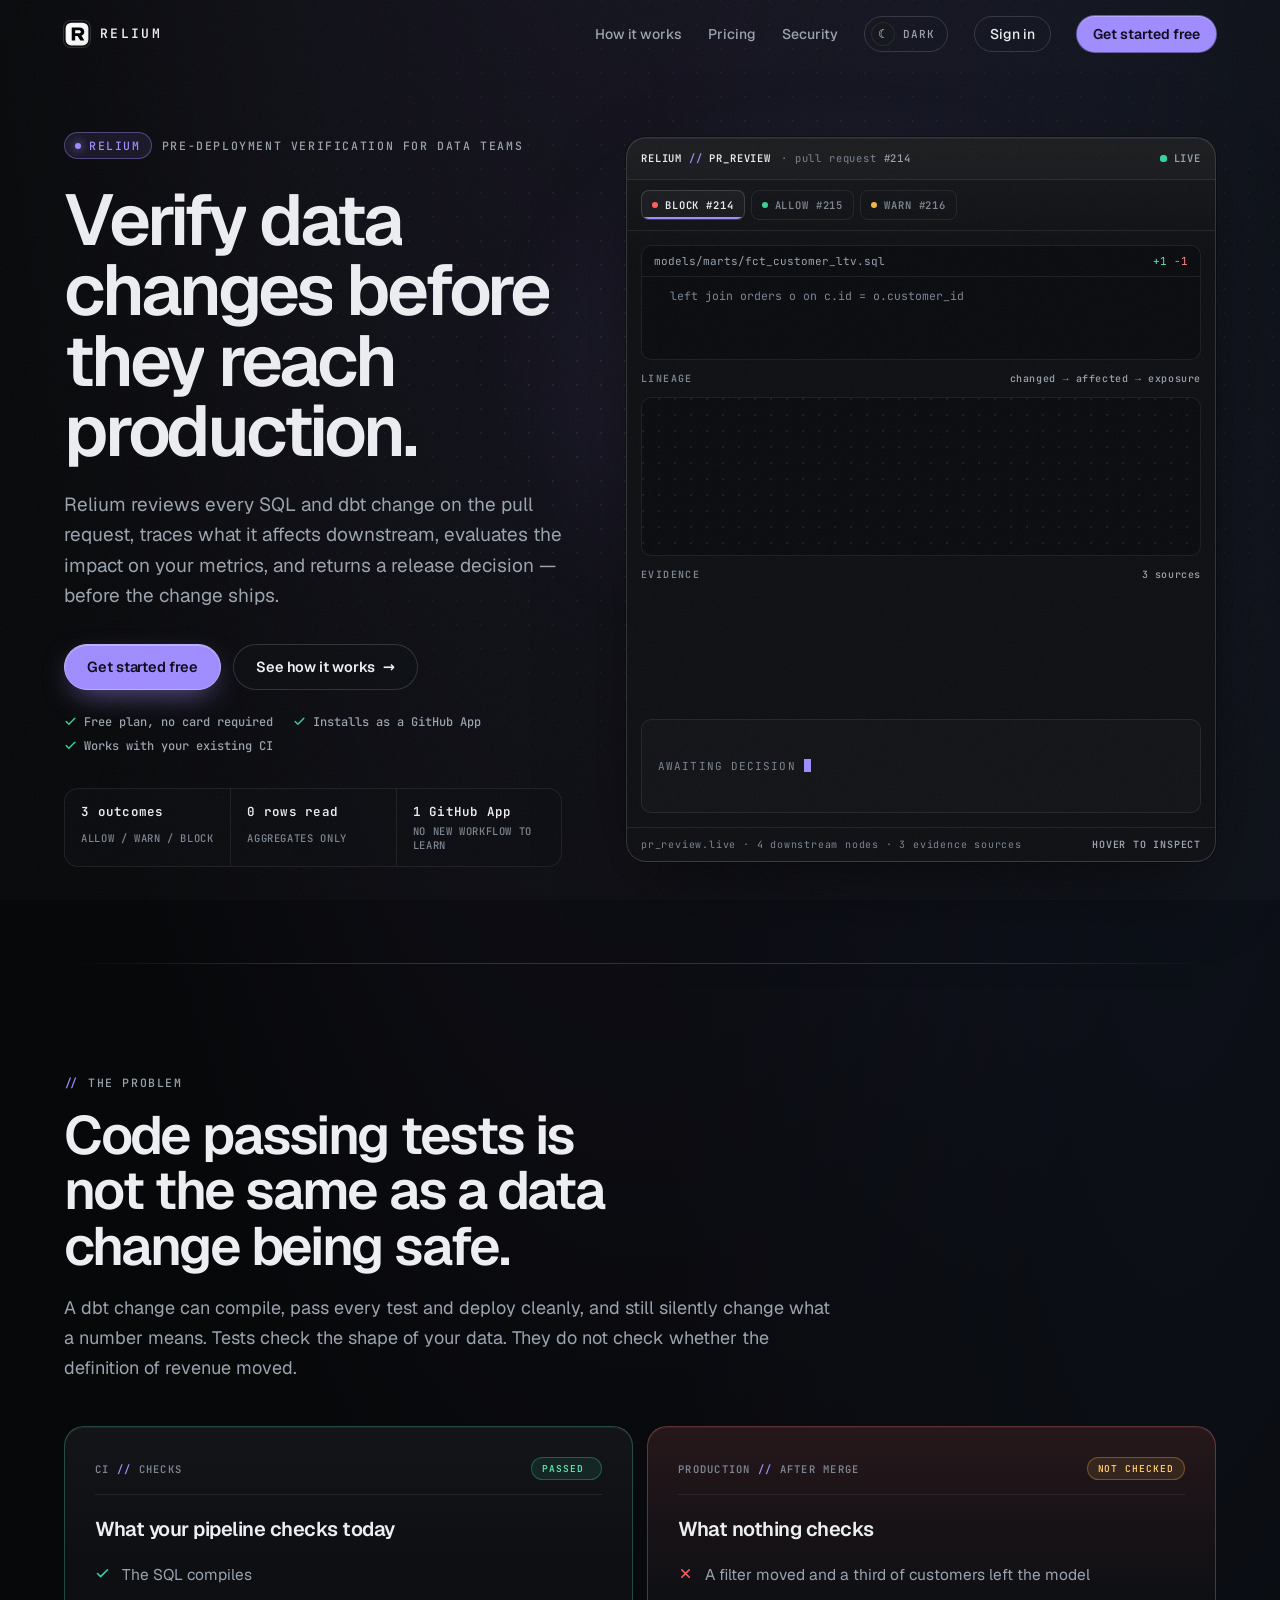
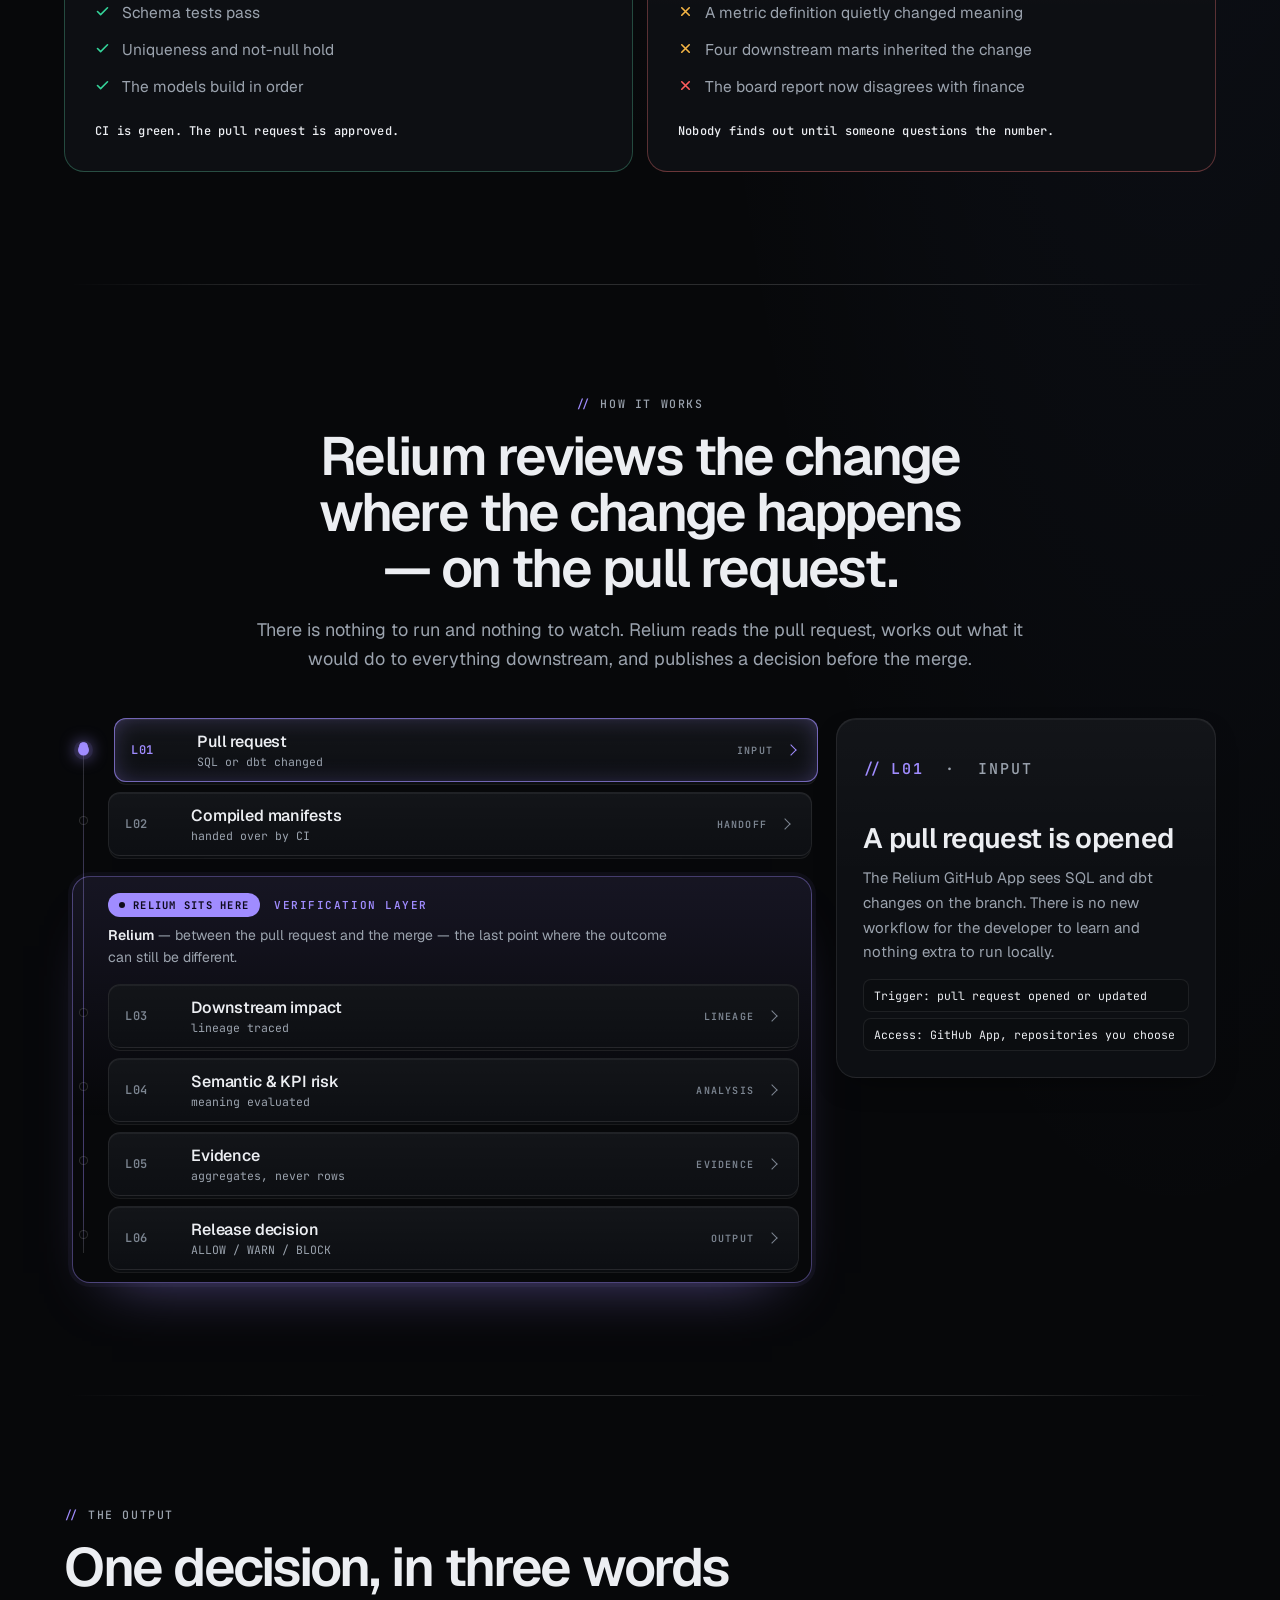
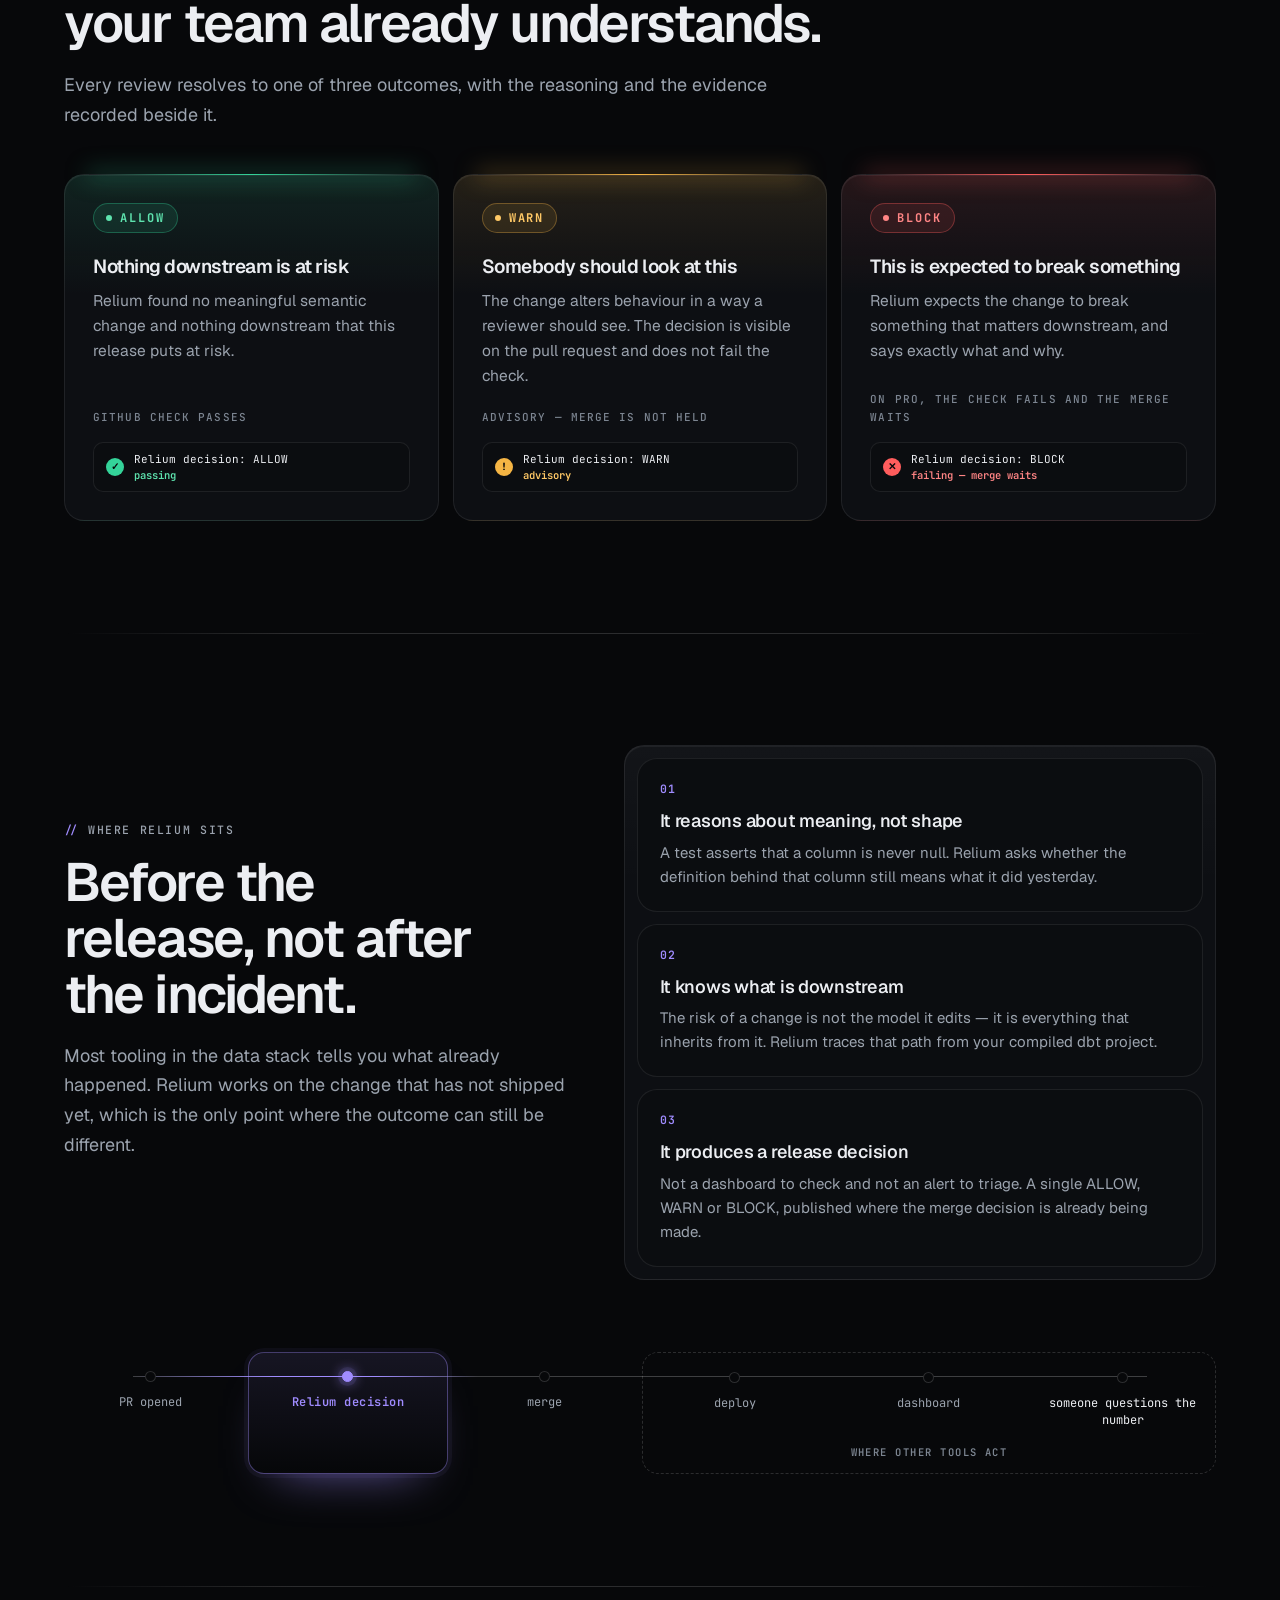
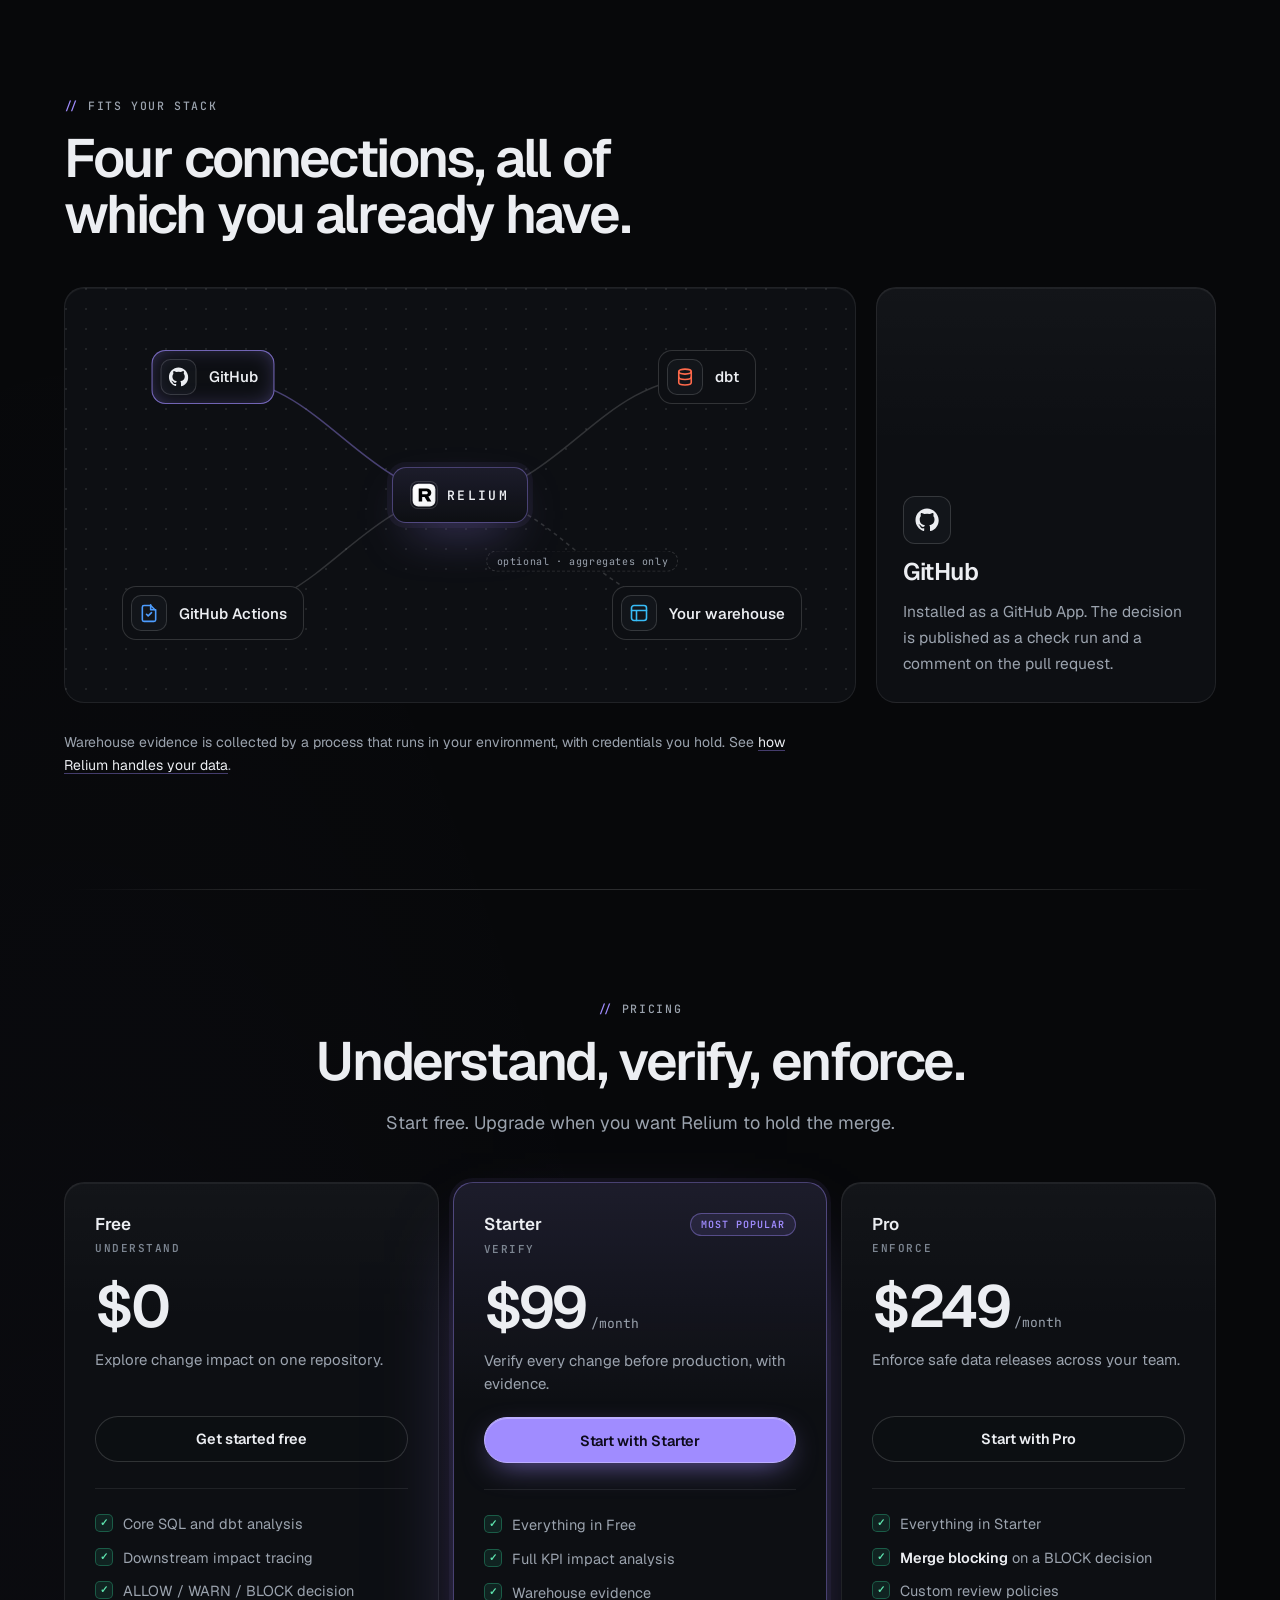
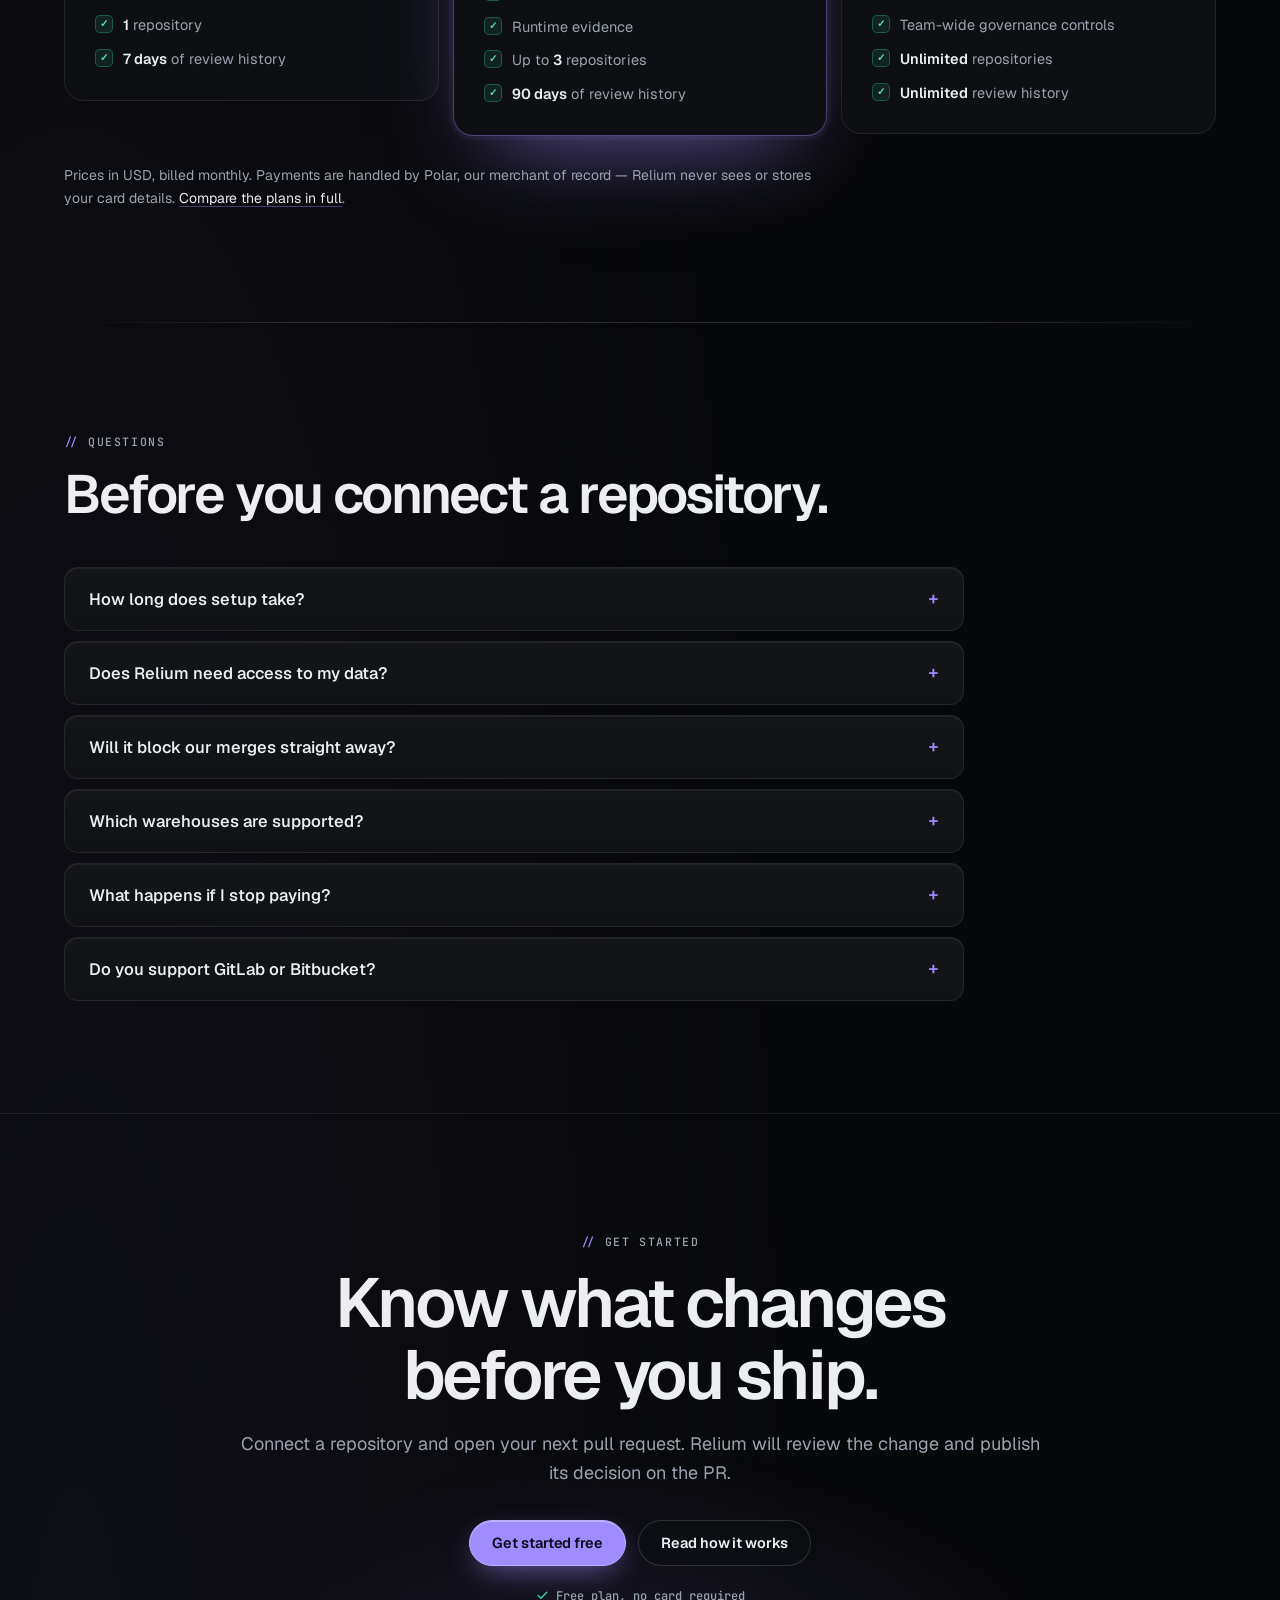
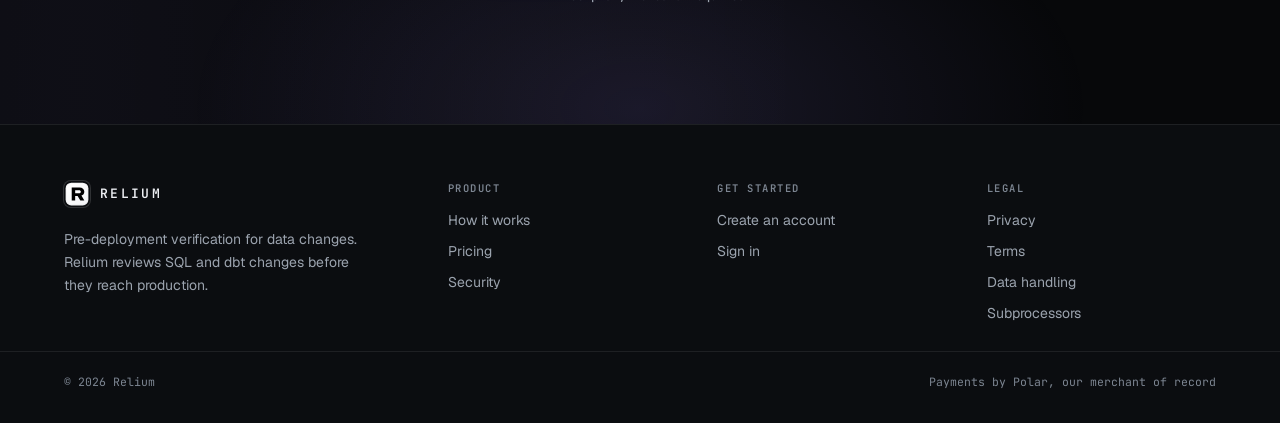
==== commit e6d9463e: "Redesign phase 3: /how-it-works and /security - /how-it-works: homepage-style hero with a compact li" ====
--- a/index.html
+++ b/index.html
@@ -471,8 +471,7 @@
     </div>
   </section>
 
-  <section class="final-cta" data-play>
-    <div class="cta-stamps" aria-hidden="true"><span class="cta-stamp" data-tone="block">BLOCK</span><span class="cta-stamp" data-tone="allow">ALLOW</span></div>
+  <section class="final-cta">
     <div class="cta-inner reveal">
       <span class="eyebrow">Get started</span>
       <h2>Know what changes before you ship.</h2>
@@ -530,6 +529,6 @@
   </div>
 </footer>
 <script src="/relium.js" defer></script>
-<script src="/relium-home.js" defer></script>
+<script src="/relium-visuals.js" defer></script>
 </body>
 </html>
--- a/relium.css
+++ b/relium.css
@@ -19,7 +19,7 @@
    1 tokens · 2 base · 3 nav · 4 buttons and pills · 5 hero · 6 console
    7 layer stack · 8 sections and panels · 9 steps · 10 decisions
    11 pricing · 12 faq · 13 integrations · 14 legal pages · 15 footer
-   15b below-the-fold sections · 16 responsive · 17 motion
+   15b below-the-fold sections · 15c inner pages · 16 responsive · 17 motion
    ========================================================================== */
 
 @font-face{font-family:"Geist";src:url("/fonts/geist-latin-wght-normal.woff2") format("woff2");font-weight:100 900;font-style:normal;font-display:swap}
@@ -636,7 +636,7 @@
 .page-hero{max-width:1280px;margin:0 auto;padding:140px var(--gutter) 0}
 .page-hero-inner{max-width:840px;padding-bottom:48px;border-bottom:1px solid var(--border)}
 .page-hero h1{margin-bottom:20px;font-size:clamp(36px,4.8vw,62px);line-height:1.02}
-.page-hero p:not(.eyebrow):not(.page-updated){max-width:680px;color:var(--muted);font-size:19px;line-height:1.65}
+.page-hero-inner p:not(.eyebrow):not(.page-updated){max-width:680px;color:var(--muted);font-size:19px;line-height:1.65}
 .page-updated{display:inline-flex;align-items:center;margin-top:24px;padding:6px 12px;border:1px solid var(--border-strong);border-radius:999px;color:var(--muted);font-family:var(--mono);font-size:11.5px;font-weight:500;letter-spacing:.04em}
 
 .legal-layout{display:grid;grid-template-columns:minmax(0,1fr) 260px;gap:64px;align-items:start;max-width:1280px;margin:0 auto;padding:56px var(--gutter) 24px}
@@ -647,7 +647,7 @@
 .legal-toc a:hover{background:var(--bg-muted);color:var(--text)}
 
 .prose{max-width:720px}
-.prose > h2{margin:52px 0 14px;padding-top:30px;border-top:1px solid var(--border);font-size:clamp(23px,2.4vw,29px);line-height:1.22;scroll-margin-top:96px}
+.prose > h2{margin:52px 0 14px;padding-top:30px;border-top:1px solid var(--border);font-size:clamp(23px,2.4vw,29px);line-height:1.22}
 .prose > h2:first-child{margin-top:0;padding-top:0;border-top:0}
 .prose h3{margin:30px 0 10px;color:var(--text);font-size:17px;line-height:1.3}
 .prose p{margin-bottom:16px;color:var(--muted);font-size:16.5px;line-height:1.78}
@@ -801,17 +801,8 @@
 .faq details[open]::details-content{block-size:auto;opacity:1}
 .faq summary::after{transition:transform .35s var(--ease-out)}
 
-/* Final CTA: the console's stamp, BLOCK turning into ALLOW, as a motif. */
+/* Final CTA: a bigger headline over the soft glow. */
 .final-cta h2{font-size:clamp(36px,5.4vw,72px);letter-spacing:-.045em}
-.cta-stamps{position:absolute;inset:0;z-index:-1;display:grid;place-items:center;pointer-events:none}
-.cta-stamp{grid-area:1/1;padding:.06em .3em;border:.03em solid currentColor;border-radius:.1em;font-family:var(--mono);font-size:clamp(84px,17vw,230px);font-weight:700;letter-spacing:.12em;line-height:1;opacity:.07;transform:rotate(-6deg)}
-:root[data-theme="light"] .cta-stamp{opacity:.06}
-.cta-stamp[data-tone="block"]{color:var(--block);opacity:0}
-.cta-stamp[data-tone="allow"]{color:var(--allow)}
-.final-cta.is-armed .cta-stamp[data-tone="block"]{opacity:.07}
-.final-cta.is-armed .cta-stamp[data-tone="allow"]{opacity:0}
-.final-cta.is-played .cta-stamp[data-tone="block"]{animation:stampOut .6s ease .8s both}
-.final-cta.is-played .cta-stamp[data-tone="allow"]{animation:stampSwap .7s cubic-bezier(.2,1.3,.4,1) 1.2s both}
 
 @media(max-width:960px){
   .connect{grid-template-columns:1fr}
@@ -848,8 +839,120 @@
 @keyframes warnIn{from{opacity:0;transform:translateX(-10px)}to{opacity:1;transform:none}}
 @keyframes growX{from{transform:scaleX(0)}to{transform:scaleX(1)}}
 @keyframes growY{from{transform:scaleY(0)}to{transform:scaleY(1)}}
-@keyframes stampOut{from{opacity:.07;transform:rotate(-6deg)}to{opacity:0;transform:rotate(-6deg) scale(.94)}}
-@keyframes stampSwap{from{opacity:0;transform:rotate(-6deg) scale(1.25)}to{opacity:.07;transform:rotate(-6deg) scale(1)}}
+
+/* -------------------------------------------------------------------------
+   15c. Inner pages: /how-it-works and /security. Same components as the
+        homepage; the console, the check-run strip and the zone styling are
+        reused, not redrawn.
+   ------------------------------------------------------------------------- */
+
+/* Page heroes get the homepage's light source. */
+.page-hero{position:relative;isolation:isolate}
+.page-hero::after{position:absolute;top:30px;right:0;z-index:-1;width:min(720px,80vw);height:480px;background:radial-gradient(closest-side,rgba(160,140,255,var(--glow-alpha)),transparent);content:"";pointer-events:none}
+.page-hero-inner{animation:fadeUp .8s var(--ease-out) both}
+.page-hero-split{display:grid;grid-template-columns:minmax(0,1fr) minmax(0,540px);gap:clamp(36px,5vw,64px);align-items:center;padding-bottom:40px}
+.page-hero-split .page-hero-inner{padding-bottom:0;border-bottom:0}
+.page-hero-split .hero-visual{animation:fadeUp 1s var(--ease-out) .25s both}
+
+/* The compact console: the same component without the evidence block. */
+.console-compact .evidence-label,.console-compact .evidence{display:none}
+.console-compact .console-body{gap:10px}
+
+/* Check-run strips work outside the decision cards too. */
+.check-run[data-tone="allow"]{--tone:var(--allow);--tone-fg:var(--allow-fg)}
+.check-run[data-tone="warn"]{--tone:var(--warn);--tone-fg:var(--warn-fg)}
+.check-run[data-tone="block"]{--tone:var(--block);--tone-fg:var(--block-fg)}
+.contrast-panel .check-run{margin-top:16px}
+
+/* Steps on a rail. Each number lights once as it is scrolled past. */
+.steps-rail{position:relative;grid-template-columns:1fr;gap:12px;max-width:900px;padding-left:60px}
+.steps-rail::before{position:absolute;top:30px;bottom:30px;left:19.5px;width:1px;background:var(--border-strong);content:""}
+.steps-rail .step{display:block;padding:24px 28px}
+.steps-rail .step-n{position:absolute;top:20px;left:-60px;z-index:1;width:40px;height:40px;border-color:var(--accent-line);background:var(--bg);color:var(--accent-ink);isolation:isolate}
+.steps-rail .step-n::before{position:absolute;inset:-1px;z-index:-1;border-radius:inherit;background:var(--accent);box-shadow:0 0 0 4px var(--accent-soft),0 0 18px color-mix(in srgb,var(--accent) 60%,transparent);content:""}
+.steps-rail .step::before{position:absolute;top:61px;bottom:-33px;left:-40.5px;width:1px;background:var(--accent);content:"";transform-origin:top}
+.steps-rail .step:last-child::before{display:none}
+.steps-rail .step.is-armed .step-n{transition:color 0s .2s,border-color 0s .2s}
+.steps-rail .step.is-armed:not(.is-played) .step-n{border-color:var(--border-strong);color:var(--faint)}
+.steps-rail .step.is-armed .step-n::before,.steps-rail .step.is-armed::before{opacity:0}
+.steps-rail .step.is-armed::before{transform:scaleY(0)}
+.steps-rail .step.is-played .step-n::before{animation:tickIn .45s cubic-bezier(.2,1.5,.4,1) .15s both}
+.steps-rail .step.is-played::before{animation:railGrow .9s var(--ease-out) .45s both}
+.steps-rail .step.is-played::after{animation:glowOnce 1.4s ease .1s}
+
+/* Security: the data boundary. */
+.boundary-section{padding-top:56px;padding-bottom:24px}
+.boundary{display:grid;grid-template-columns:minmax(0,1fr) minmax(250px,.95fr) minmax(0,.8fr);gap:0;align-items:stretch}
+.bz{display:flex;flex-direction:column;gap:10px;padding:0 16px 16px;border:1px solid var(--border);border-radius:var(--radius-lg);background:linear-gradient(180deg,rgba(255,255,255,.025),transparent 160px),var(--surface);box-shadow:inset 0 1px 0 var(--hairline-hi)}
+:root[data-theme="light"] .bz{background:var(--surface);box-shadow:var(--shadow-soft)}
+.bz-relium{border-color:var(--accent-line);background:linear-gradient(180deg,var(--accent-soft),transparent 70%),var(--surface);box-shadow:0 0 0 4px color-mix(in srgb,var(--accent) 5%,transparent),0 30px 60px -40px color-mix(in srgb,var(--accent) 70%,transparent)}
+.bz-head{display:flex;align-items:center;height:52px}
+.bz-title,.bz-boundary-label{color:var(--muted);font-family:var(--mono);font-size:11px;font-weight:600;letter-spacing:.14em;text-transform:uppercase}
+.bz-sources{display:grid;gap:10px;list-style:none}
+.bz-source,.bz-step{display:grid;align-content:center;gap:4px;height:78px;padding:0 16px;border:1px solid var(--border);border-radius:12px;background:var(--bg-soft)}
+.bz-source b,.bz-step b{color:var(--text);font-size:15px;font-weight:550}
+.bz-source span,.bz-step span{color:var(--muted);font-family:var(--mono);font-size:11px}
+.bz-step{border-color:var(--accent-line)}
+.bz-locked{margin-top:6px;padding:14px 16px;border:1px dashed var(--border-strong);border-radius:12px}
+.bz-locked-head{display:flex;align-items:center;gap:8px;margin-bottom:10px;color:var(--text);font-family:var(--mono);font-size:11px;font-weight:700;letter-spacing:.14em;text-transform:uppercase}
+.bz-locked ul{display:grid;gap:6px;list-style:none}
+.bz-locked li{display:flex;align-items:center;gap:8px;color:var(--muted);font-size:13.5px}
+.bz-locked li::before{flex-shrink:0;width:6px;height:6px;border:1px solid var(--faint);border-radius:2px;content:""}
+.bz-return{margin-top:auto;padding:12px 4px 0;color:var(--muted);font-family:var(--mono);font-size:11px;line-height:1.5}
+.bz-return span{color:var(--accent)}
+
+/* Lanes: what crosses. The dashed boundary runs down the middle. */
+.bz-lanes{position:relative;display:flex;flex-direction:column;gap:10px;padding:0 18px}
+.bz-lanes::before{position:absolute;top:52px;bottom:0;left:50%;width:0;border-left:1px dashed var(--accent-line);content:""}
+.bz-lanes .bz-head{justify-content:center}
+.bz-boundary-label{position:relative;padding:3px 9px;border:1px dashed var(--accent-line);border-radius:999px;background:var(--bg);color:var(--accent)}
+.bz-lane{position:relative;display:grid;align-content:center;gap:10px;height:78px}
+.bz-payload{position:relative;justify-self:center;max-width:100%;padding:4px 10px;border:1px solid var(--border-strong);border-radius:8px;background:var(--bg);color:var(--text);font-family:var(--mono);font-size:10.5px;line-height:1.45;text-align:center}
+.bz-payload code{color:var(--accent)}
+.bz-track{position:relative;display:block;height:10px;container-type:size}
+.bz-track::before{position:absolute;top:50%;right:0;left:0;height:1px;background:linear-gradient(90deg,var(--border-strong),var(--accent-line),var(--border-strong));content:""}
+.bz-track::after{position:absolute;top:50%;right:-1px;width:6px;height:6px;border-top:1px solid var(--accent);border-right:1px solid var(--accent);content:"";transform:translateY(-50%) rotate(45deg)}
+.bz-packet{position:absolute;top:50%;left:0;width:9px;height:9px;margin:-4.5px 0 0 -4.5px;border-radius:3px;background:var(--accent);box-shadow:0 0 12px var(--accent);transform:translateX(50cqw)}
+.boundary.is-live .bz-packet{animation:packetX 3s cubic-bezier(.5,0,.5,1) infinite;animation-delay:calc(var(--i,0) * -1s)}
+
+/* Tables: a quiet row highlight, matching the pricing comparison. */
+table.compare tbody tr,table.matrix tbody tr{transition:background-color .2s}
+table.compare tbody tr:hover,table.matrix tbody tr:hover{background:var(--bg-soft)}
+
+/* Contents: the section being read. */
+.legal-toc a[aria-current="true"]{background:var(--accent-soft);box-shadow:inset 2px 0 0 var(--accent);color:var(--text)}
+
+@media(max-width:1100px){
+  .page-hero-split{grid-template-columns:1fr}
+  .page-hero-split .hero-visual{max-width:640px}
+}
+@media(max-width:900px){
+  .boundary{grid-template-columns:1fr;gap:0}
+  .bz-lanes{padding:6px 0}
+  .bz-lanes::before{top:0;bottom:0;left:22px}
+  .bz-lanes .bz-head{height:40px;justify-content:flex-start}
+  .bz-boundary-label{margin-left:2px}
+  .bz-lane{grid-template-columns:44px minmax(0,1fr);align-items:center;gap:12px;height:auto;min-height:64px}
+  .bz-payload{grid-column:2;grid-row:1;justify-self:start;text-align:left}
+  .bz-track{grid-column:1;grid-row:1;justify-self:center;width:10px;height:56px}
+  .bz-track::before{top:0;bottom:0;left:50%;right:auto;width:1px;height:auto;background:linear-gradient(180deg,var(--border-strong),var(--accent-line),var(--border-strong))}
+  .bz-track::after{top:auto;right:auto;bottom:-1px;left:50%;transform:translateX(-50%) rotate(135deg)}
+  .bz-packet{top:0;left:50%;margin:-4.5px 0 0 -4.5px;transform:translateY(50cqh)}
+  .boundary.is-live .bz-packet{animation-name:packetY}
+}
+@media(max-width:560px){
+  .steps-rail{padding-left:48px}
+  .steps-rail::before{left:15.5px}
+  .steps-rail .step{padding:20px}
+  .steps-rail .step-n{top:16px;left:-48px;width:32px;height:32px;font-size:11.5px}
+  .steps-rail .step::before{top:49px;left:-32.5px}
+  .bz{padding:0 12px 12px}
+}
+
+@keyframes railGrow{from{opacity:1;transform:scaleY(0)}to{opacity:1;transform:scaleY(1)}}
+@keyframes glowOnce{0%,100%{opacity:0}35%{opacity:1}}
+@keyframes packetX{0%{opacity:0;transform:translateX(0)}12%,88%{opacity:1}100%{opacity:0;transform:translateX(100cqw)}}
+@keyframes packetY{0%{opacity:0;transform:translateY(0)}12%,88%{opacity:1}100%{opacity:0;transform:translateY(100cqh)}}
 
 /* -------------------------------------------------------------------------
    16. Responsive
